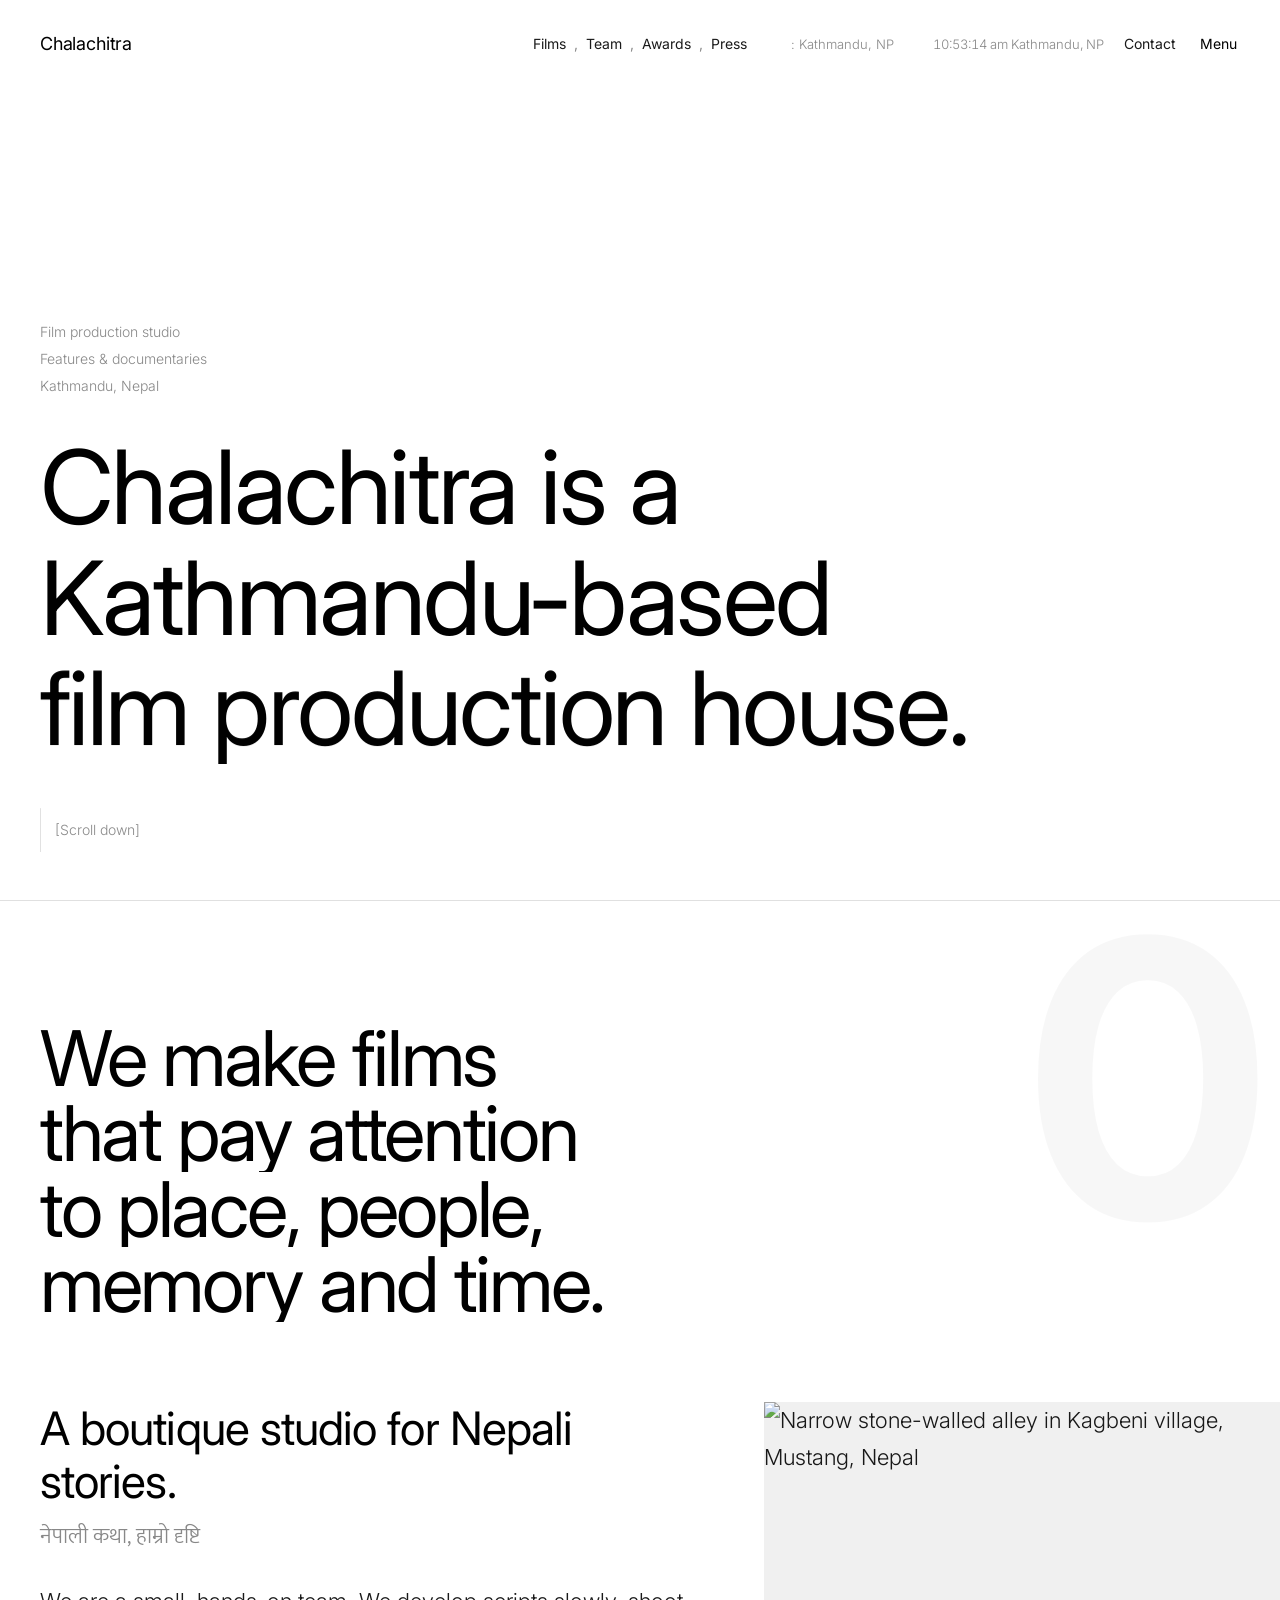
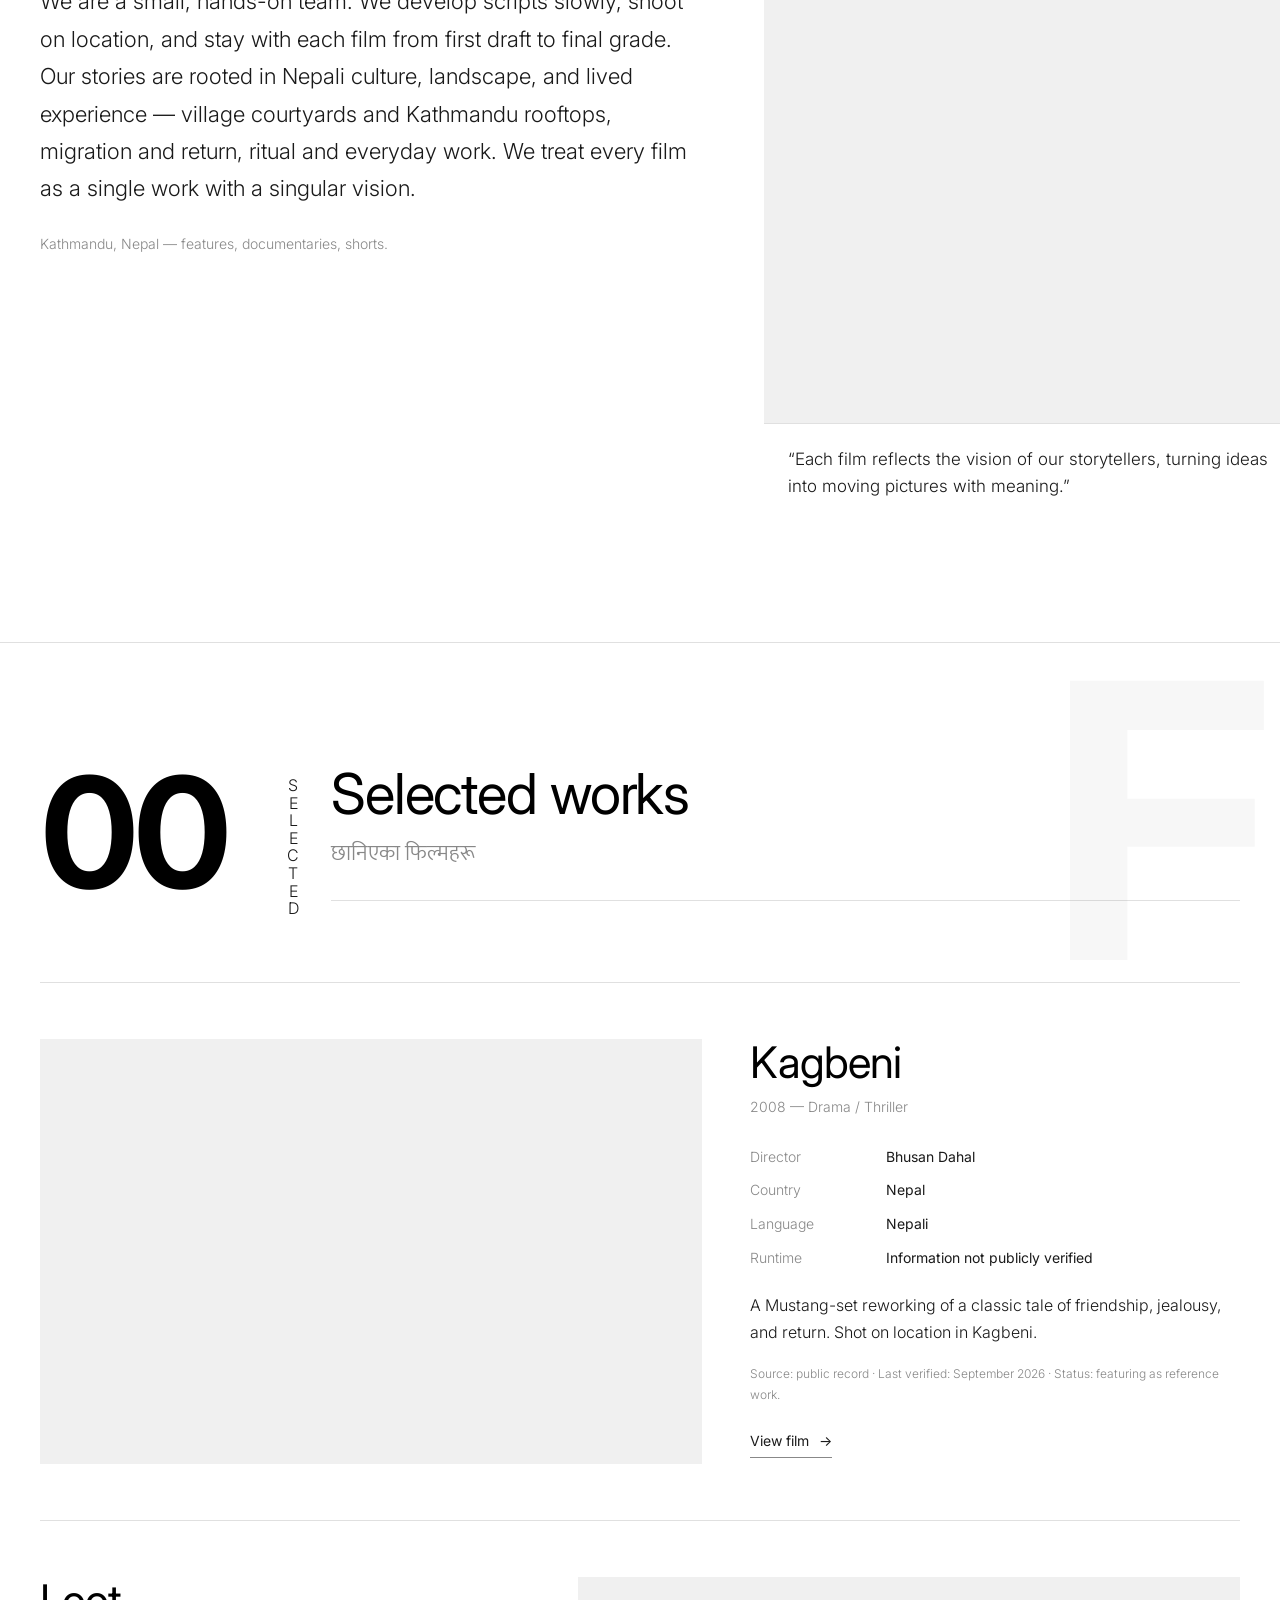
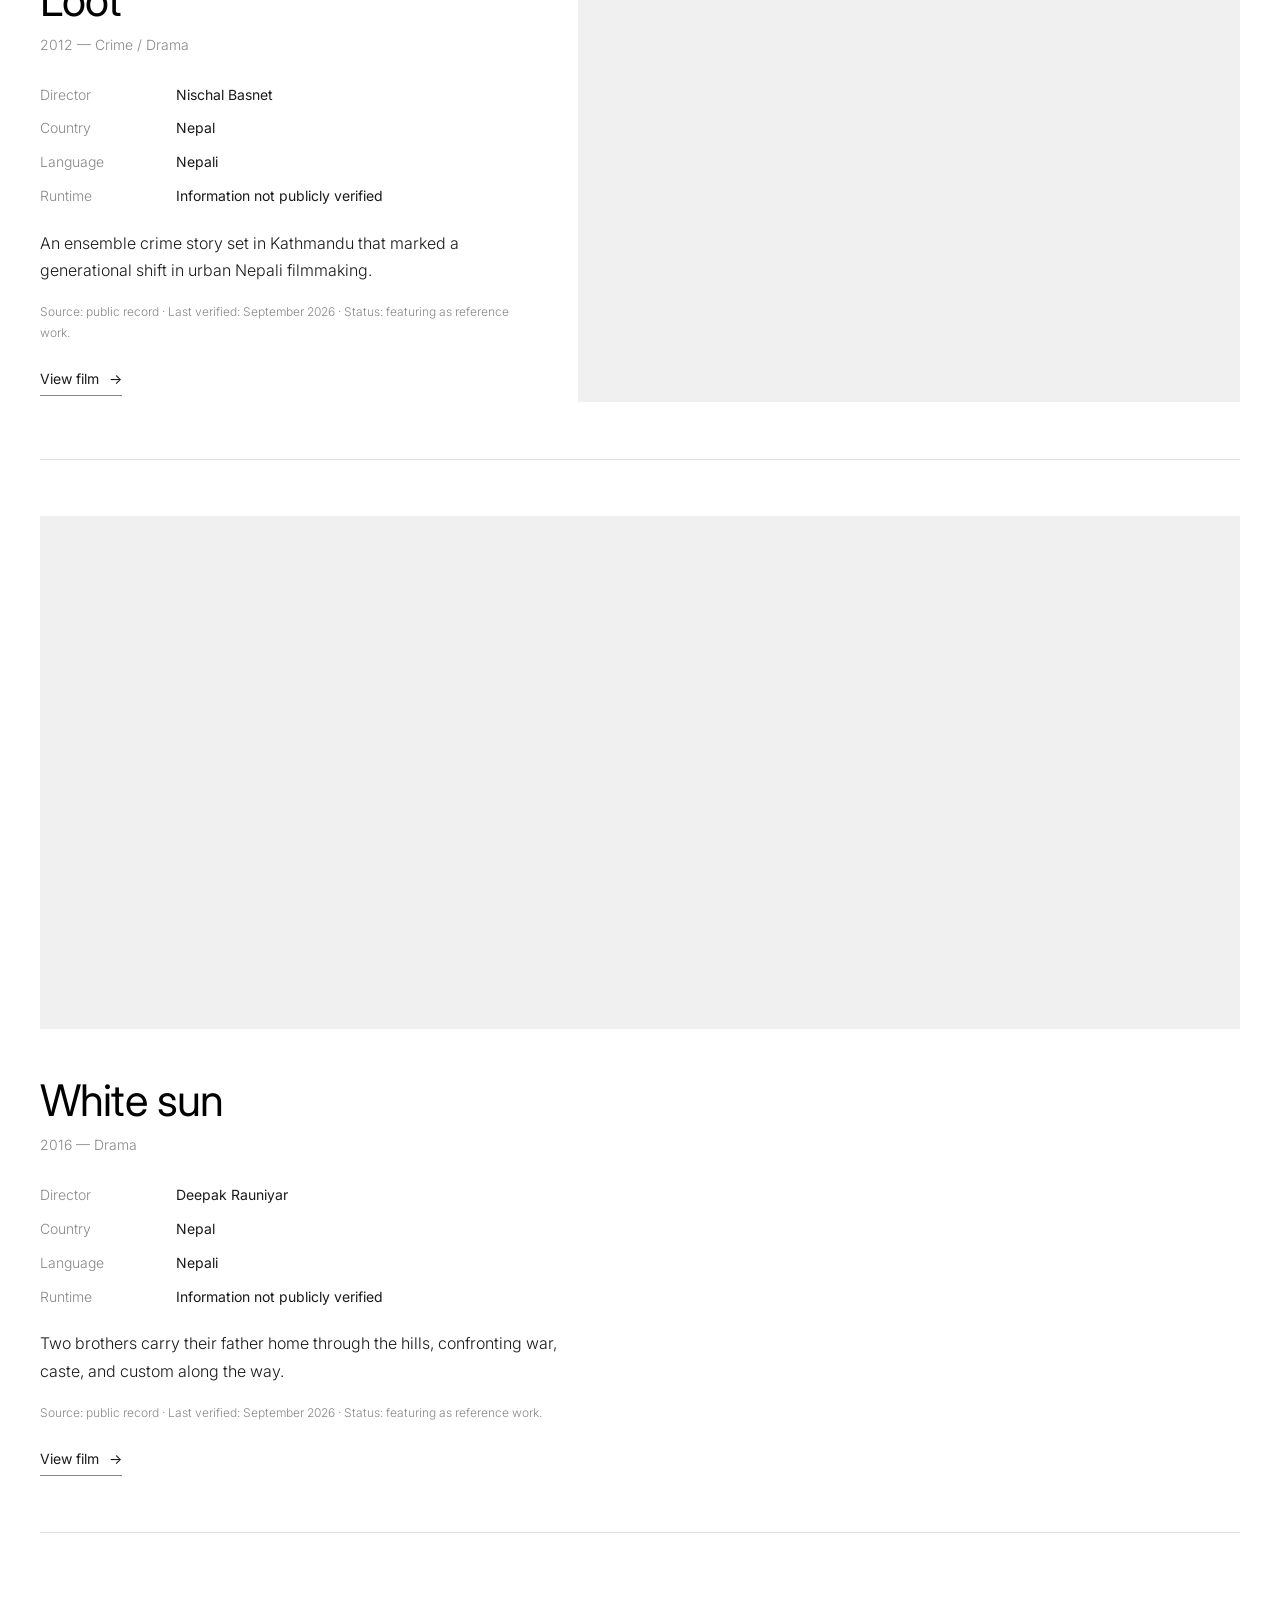
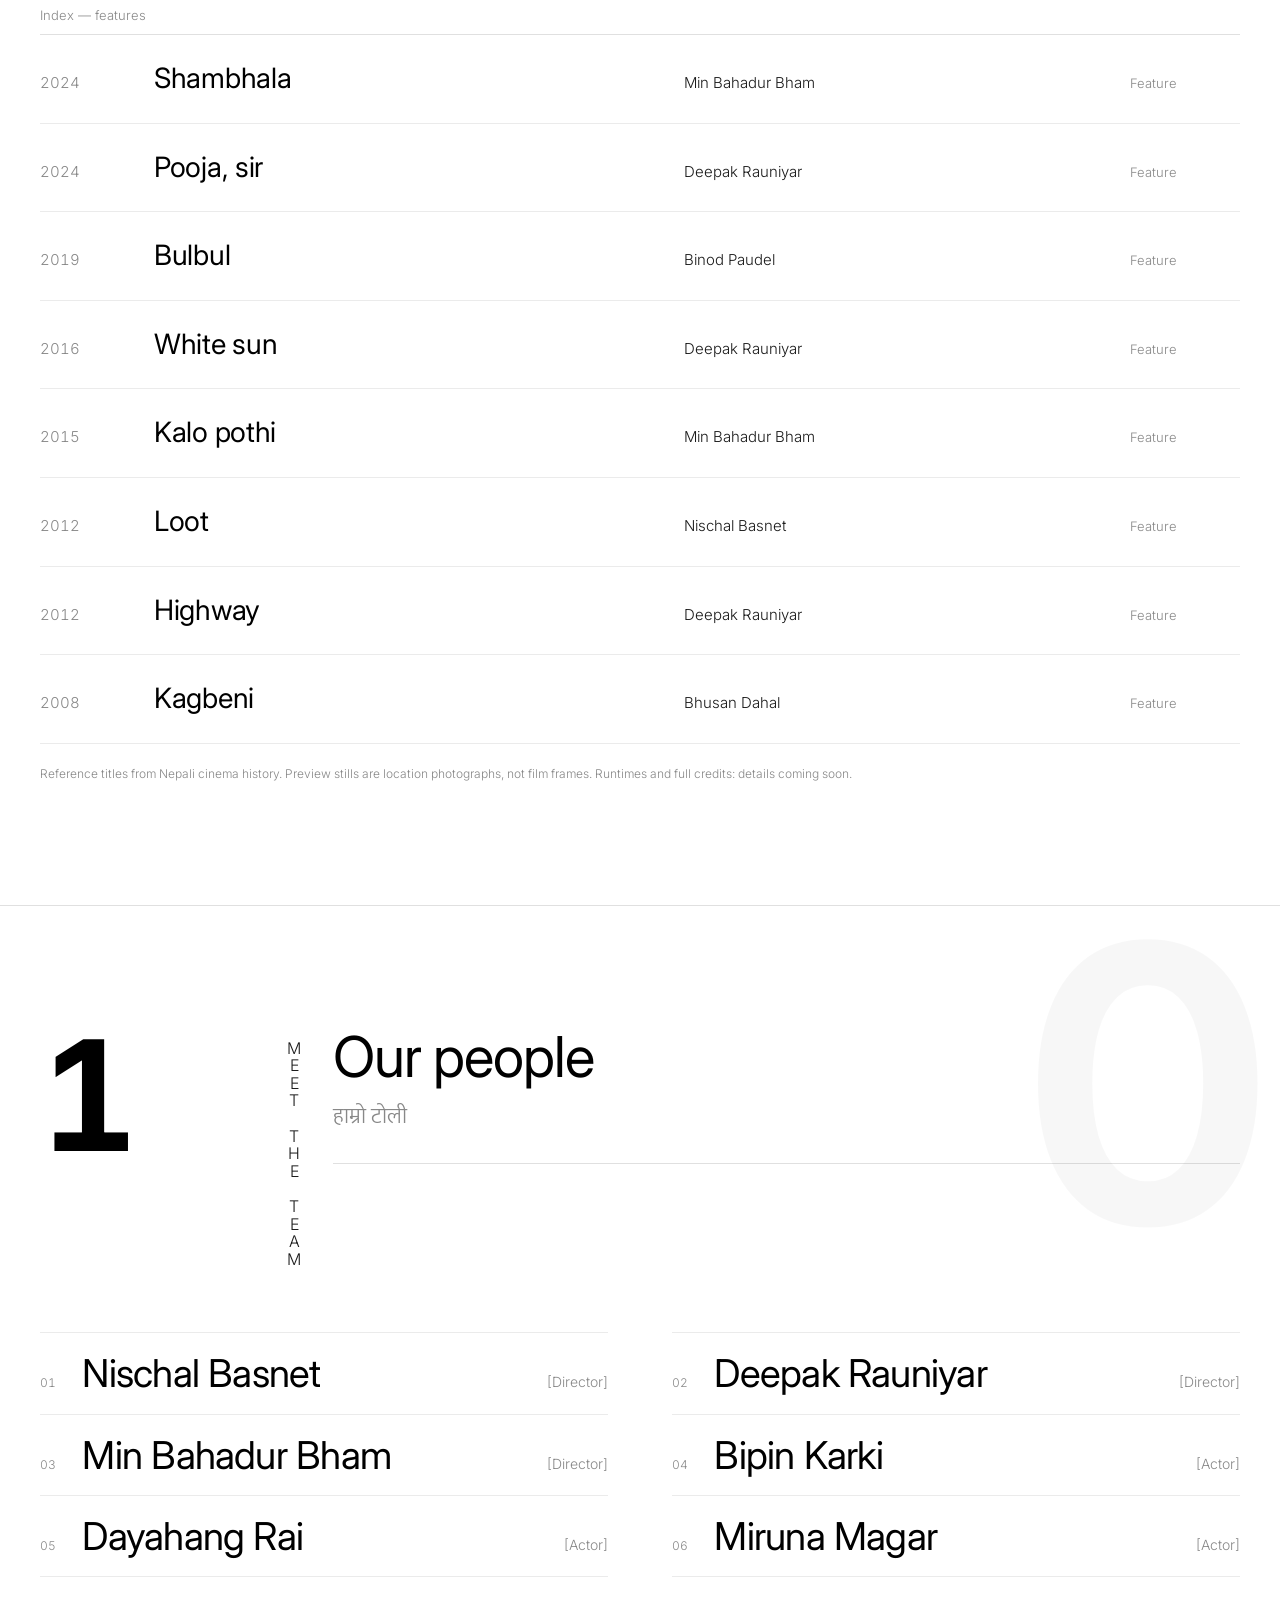
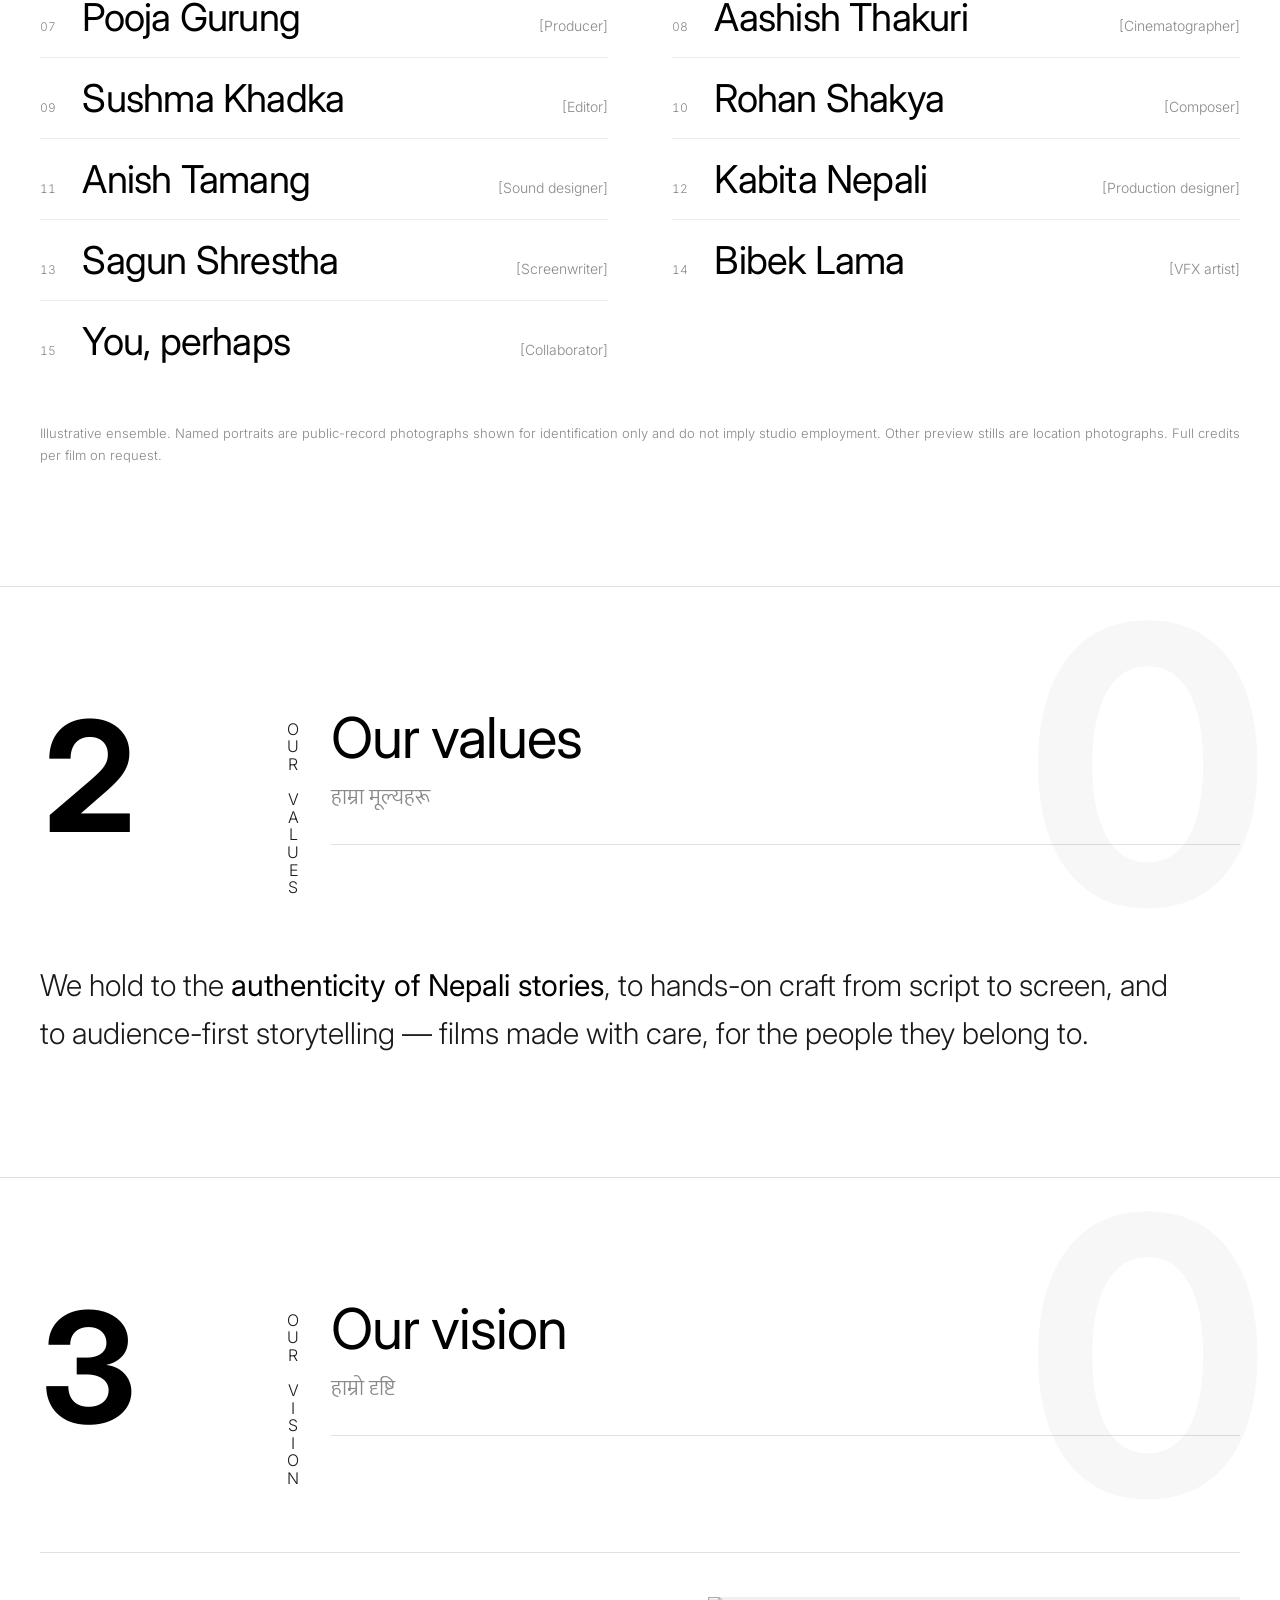
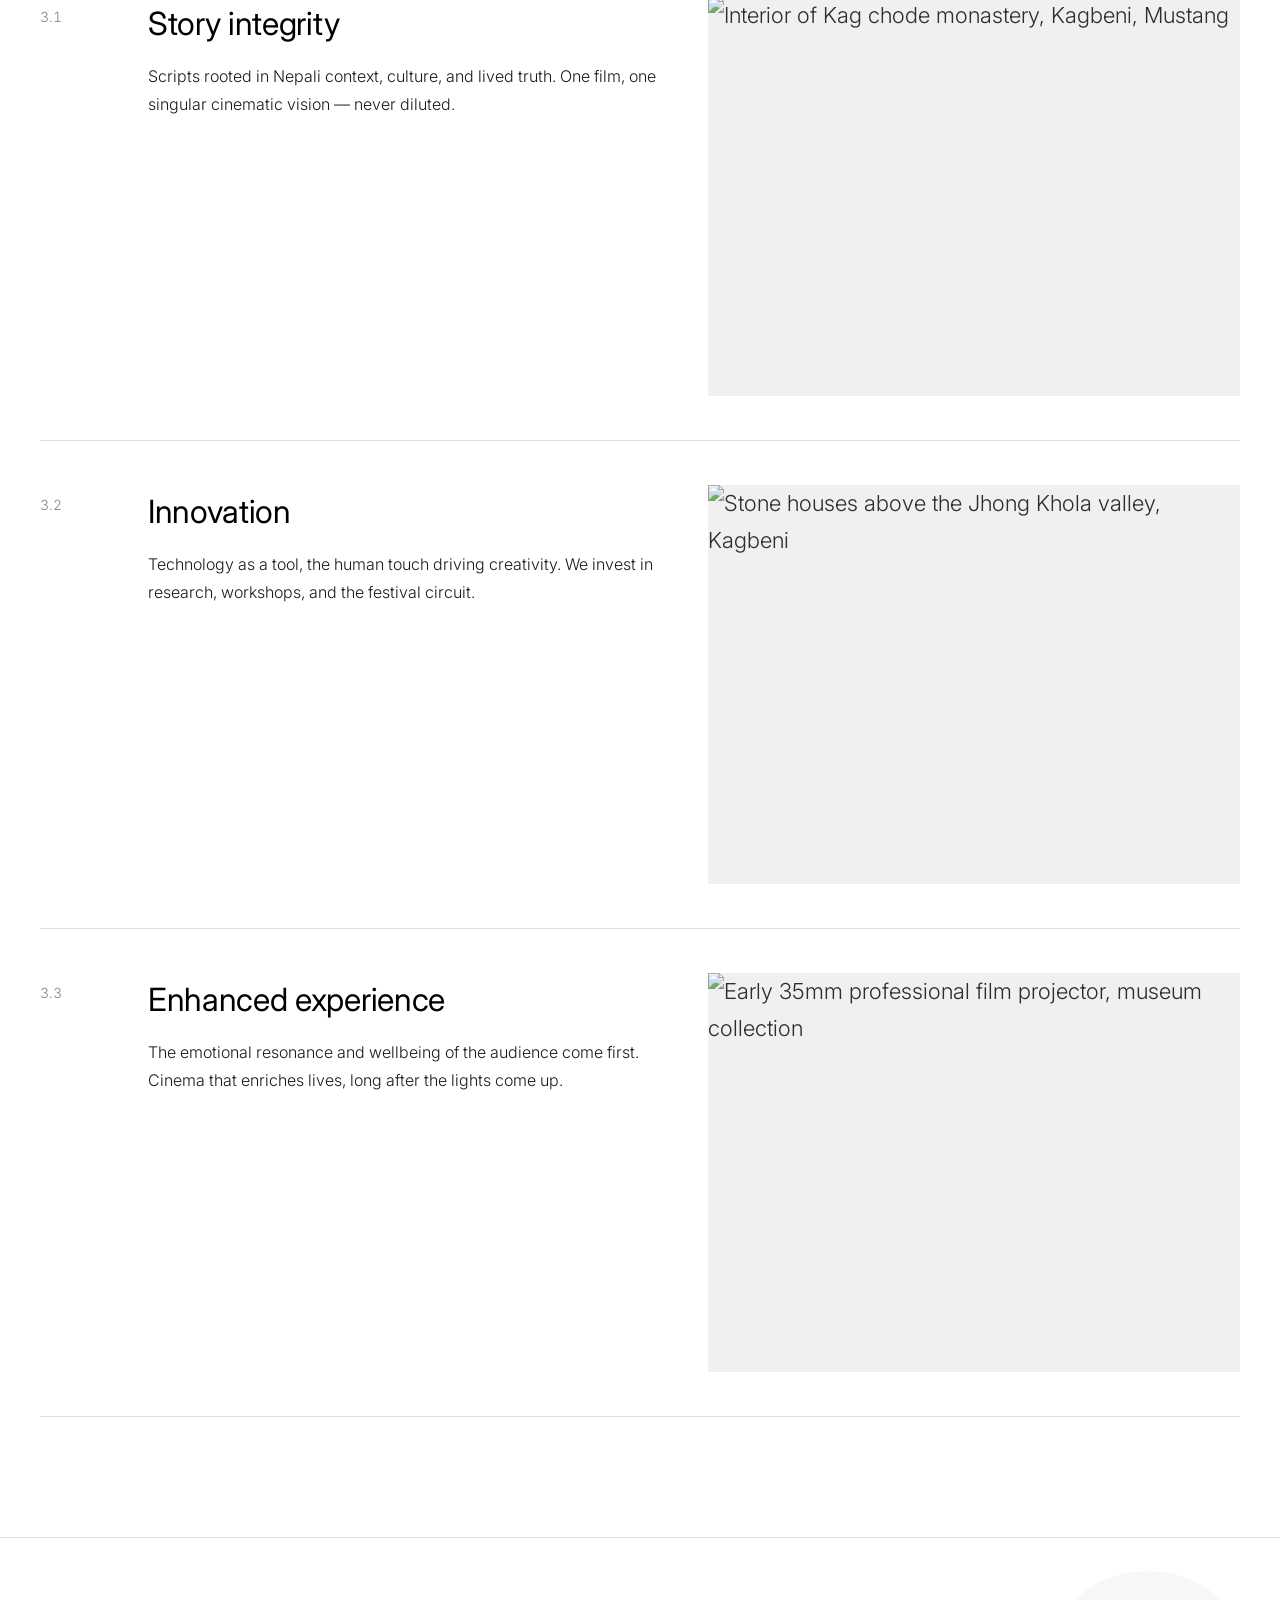
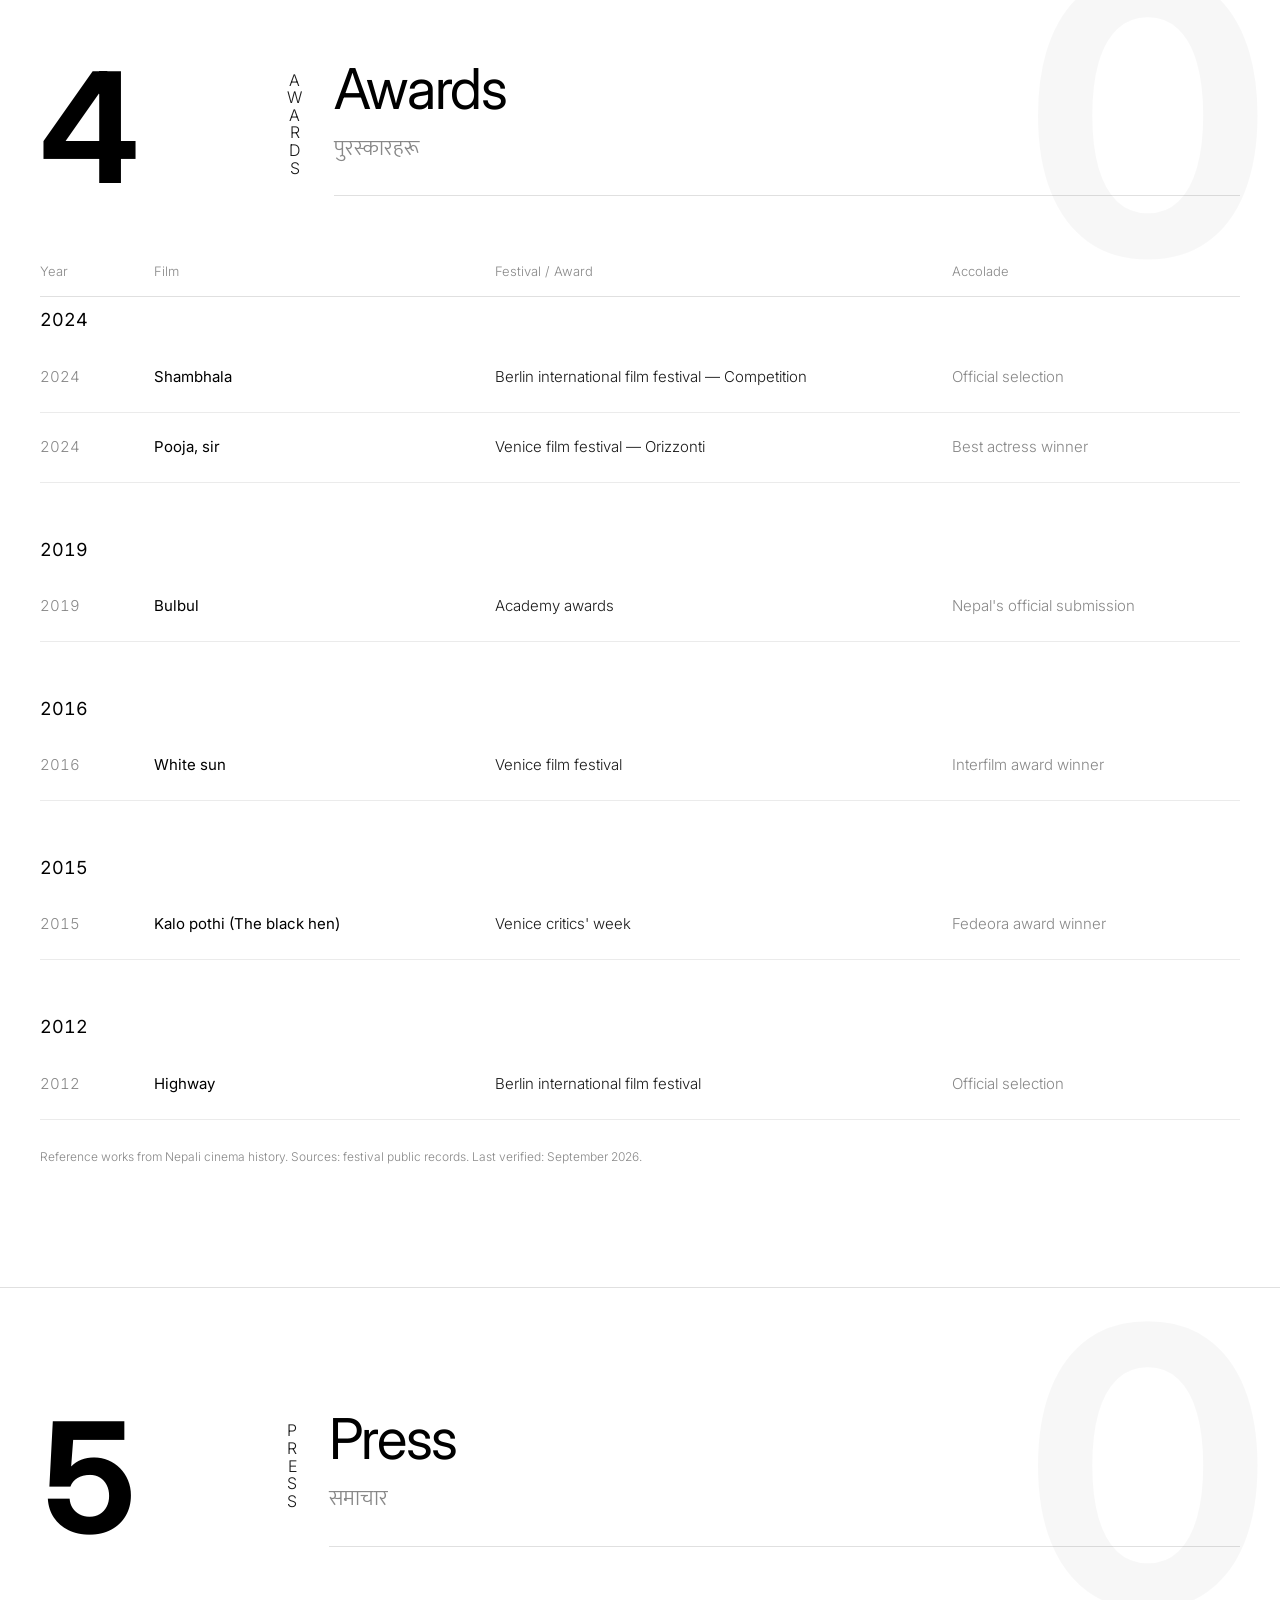
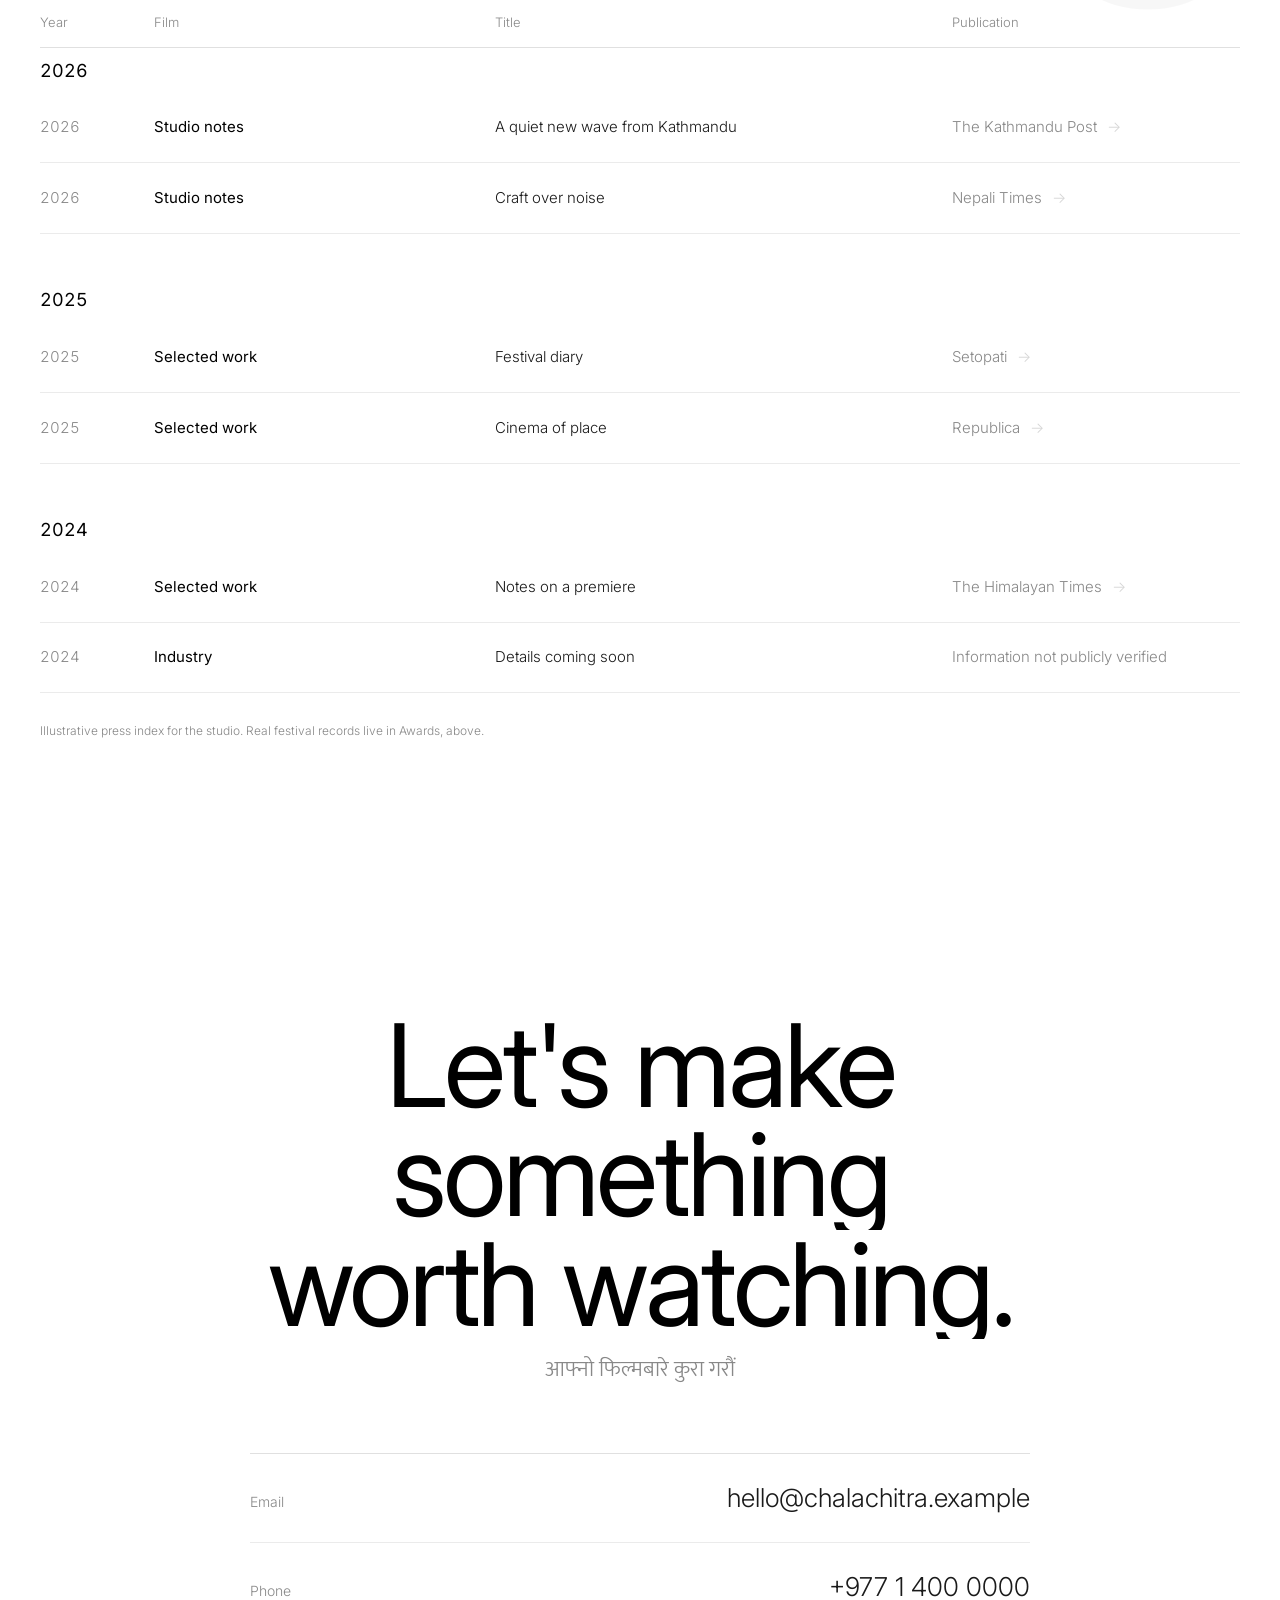
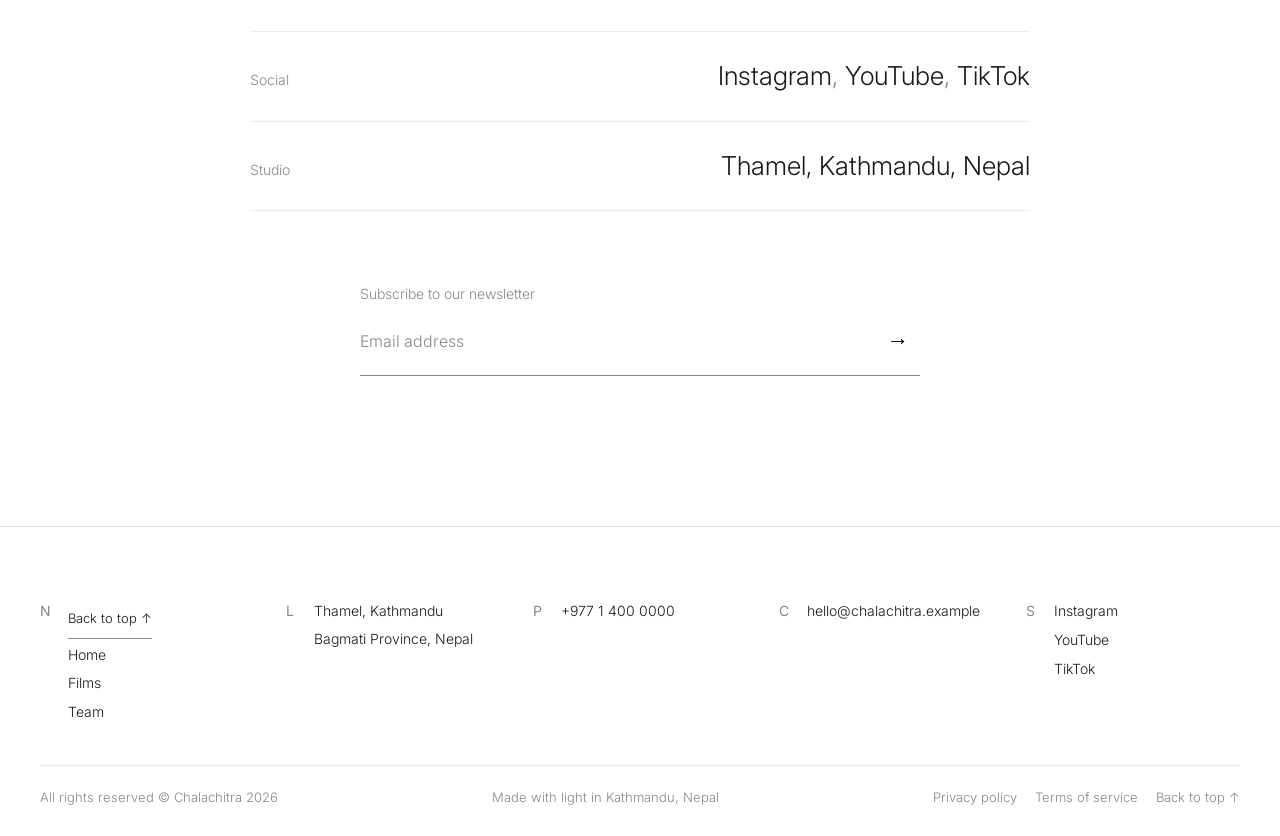
==== index.html @ 71044927 "feat: replace film poster images with video clips" ====
<!doctype html>
<html lang="en">
<head>
  <meta charset="utf-8">
  <meta name="viewport" content="width=device-width, initial-scale=1">
  <title>Chalachitra — Kathmandu-based film production house</title>
  <meta name="description" content="Chalachitra is a Kathmandu-based film production house. Features and documentaries rooted in Nepali culture, landscape and lived experience.">
  <meta name="theme-color" content="#FFFFFF">
  <meta property="og:type" content="website">
  <meta property="og:title" content="Chalachitra — Kathmandu-based film production house">
  <meta property="og:description" content="A boutique Nepali film production house. Features and documentaries rooted in culture, landscape and lived experience.">
  <meta property="og:image" content="https://commons.wikimedia.org/wiki/Special:FilePath/Snowy_Annapurna_Range_-_panorama.jpg?width=1200">
  <meta name="twitter:card" content="summary_large_image">
  <meta name="twitter:title" content="Chalachitra — Kathmandu-based film production house">
  <meta name="twitter:description" content="A boutique Nepali film production house. Features and documentaries rooted in culture, landscape and lived experience.">
  <script type="application/ld+json">
  {"@context":"https://schema.org","@type":"Organization","name":"Chalachitra","description":"Kathmandu-based film production house. Features and documentaries.","address":{"@type":"PostalAddress","addressLocality":"Kathmandu","addressCountry":"NP"}}
  </script>
  <link rel="preconnect" href="https://fonts.googleapis.com">
  <link rel="preconnect" href="https://fonts.gstatic.com" crossorigin>
  <link href="https://fonts.googleapis.com/css2?family=Inter:wght@300;400;700&family=Mukta:wght@300;400&display=swap" rel="stylesheet">
  <link rel="stylesheet" href="style.css">
</head>
<body>

  <!-- Loader -->
  <div id="loader" role="status" aria-label="Loading">
    <div class="count" id="load-count">0%</div>
    <div class="bar" aria-hidden="true"><span id="load-bar"></span></div>
  </div>

  <!-- Header -->
  <header id="site-header">
    <a class="wordmark" href="#home" aria-label="Chalachitra home">Chalachitra</a>
    <nav class="nav-center" aria-label="Primary">
      <a href="#films">Films</a><span class="sep">,</span><a href="#team">Team</a><span class="sep">,</span><a href="#awards">Awards</a><span class="sep">,</span><a href="#press">Press</a>
    </nav>
    <div class="nav-right">
      <span class="loc-tag">: Kathmandu, NP</span>
      <span id="clock" aria-label="Current time in Kathmandu">--:-- Kathmandu, NP</span>
      <a class="contact-link" href="#contact">Contact</a>
      <button id="menu-btn" aria-expanded="false" aria-controls="menu-overlay">Menu</button>
    </div>
  </header>

  <!-- Menu Overlay -->
  <div id="menu-overlay" role="dialog" aria-modal="true" aria-label="Site menu">
    <div class="menu-top">
      <span class="loc">Kathmandu, Nepal · <span lang="ne">चलचित्र</span></span>
      <button id="menu-close">Close</button>
    </div>
    <nav class="menu-links" aria-label="Menu">
      <a href="#home"><span class="idx">01</span>Home</a>
      <a href="#films"><span class="idx">02</span>Films</a>
      <a href="#team"><span class="idx">03</span>Team</a>
      <a href="#awards"><span class="idx">04</span>Awards</a>
      <a href="#press"><span class="idx">05</span>Press</a>
      <a href="#contact"><span class="idx">06</span>Contact</a>
    </nav>
    <div class="menu-foot">
      <div class="socials">
        <a href="https://instagram.com" target="_blank" rel="noopener">Instagram</a>
        <a href="https://youtube.com" target="_blank" rel="noopener">YouTube</a>
        <a href="https://tiktok.com" target="_blank" rel="noopener">TikTok</a>
      </div>
      <a class="cta" href="#contact">Let&rsquo;s make a film</a>
    </div>
  </div>

  <main id="main">
    <!-- Hero -->
    <section id="home" aria-labelledby="hero-h">
      <p class="kicker" data-reveal-hero>Film production studio</p>
      <p class="kicker" data-reveal-hero>Features &amp; documentaries</p>
      <p class="kicker" data-reveal-hero>Kathmandu, Nepal</p>
      <h1 class="hero-statement" id="hero-h">
        <span class="line"><span data-reveal-hero>Chalachitra is a</span></span>
        <span class="line"><span data-reveal-hero>Kathmandu-based</span></span>
        <span class="line"><span data-reveal-hero>film production house.</span></span>
      </h1>
      <div class="hero-media" data-reveal-hero>
        <video src="https://cdn.pixabay.com/video/2025/02/16/258656_large.mp4" autoplay loop muted playsinline></video>
      </div>
      <div class="scroll-cue" data-reveal-hero><span class="track" aria-hidden="true"></span><span>[Scroll down]</span></div>
    </section>

    <!-- Intro -->
    <section class="block" id="about" aria-labelledby="about-h">
      <div class="watermark" aria-hidden="true">0</div>
      <p class="studio-statement" data-reveal>
        <span class="line"><span>We make films</span></span>
        <span class="line"><span>that pay attention</span></span>
        <span class="line"><span>to place, people,</span></span>
        <span class="line"><span>memory and time.</span></span>
      </p>
      <div class="intro-grid">
        <div class="lede" data-reveal>
          <h2 id="about-h" style="font-weight:400;font-size:clamp(28px,3.6vw,48px);line-height:1.15;letter-spacing:-.02em;color:var(--black)">A boutique studio for Nepali stories.</h2>
          <p class="ne" lang="ne" style="font-family:var(--ne);color:var(--grey);margin-top:10px">नेपाली कथा, हाम्रो दृष्टि</p>
          <div style="margin-top:28px">
            <p>We are a small, hands-on team. We develop scripts slowly, shoot on location, and stay with each film from first draft to final grade.</p>
            <p>Our stories are rooted in Nepali culture, landscape, and lived experience — village courtyards and Kathmandu rooftops, migration and return, ritual and everyday work. We treat every film as a single work with a singular vision.</p>
            <p class="meta-grey" style="font-size:14px;margin-top:24px">Kathmandu, Nepal — features, documentaries, shorts.</p>
          </div>
        </div>
        <figure class="portrait" data-reveal>
          <div class="ph"><img id="intro-img" src="https://commons.wikimedia.org/wiki/Special:FilePath/Kagbeni_Mustang-WLV-0775.jpg?width=900" width="900" height="1350" alt="Narrow stone-walled alley in Kagbeni village, Mustang, Nepal" loading="lazy"></div>
          <blockquote>Each film reflects the vision of our storytellers, turning ideas into moving pictures with meaning.</blockquote>
        </figure>
      </div>
    </section>

    <!-- Films -->
    <section class="block" id="films" aria-labelledby="films-h">
      <div class="watermark" aria-hidden="true">F</div>
      <div class="shead">
        <div class="snum" data-number>00</div>
        <div class="vlabel" aria-hidden="true"><span>S</span><span>E</span><span>L</span><span>E</span><span>C</span><span>T</span><span>E</span><span>D</span></div>
        <div class="stitle-block">
          <h2 id="films-h" data-reveal>Selected works</h2>
          <p class="ne" lang="ne" data-reveal>छानिएका फिल्महरू</p>
          <div class="rule"></div>
        </div>
      </div>

      <article class="film film-row" data-reveal>
        <div class="film-media"><a href="#films" aria-label="View Kagbeni"><video src="https://cdn.pixabay.com/video/2019/05/28/23968-337661842_large.mp4" autoplay loop muted playsinline></video></a></div>
        <div class="film-info">
          <h3>Kagbeni</h3><p class="year">2008 — Drama / Thriller</p>
          <dl><dt>Director</dt><dd>Bhusan Dahal</dd><dt>Country</dt><dd>Nepal</dd><dt>Language</dt><dd>Nepali</dd><dt>Runtime</dt><dd>Information not publicly verified</dd></dl>
          <p class="desc">A Mustang-set reworking of a classic tale of friendship, jealousy, and return. Shot on location in Kagbeni.</p>
          <p class="verify">Source: public record · Last verified: September 2026 · Status: featuring as reference work.</p>
          <a class="view-link" href="#contact">View film <span class="arr">→</span></a>
        </div>
      </article>

      <article class="film film-row flip" data-reveal>
        <div class="film-media"><a href="#films" aria-label="View Loot"><video src="https://cdn.pixabay.com/video/2016/09/04/5627-182069698_large.mp4" autoplay loop muted playsinline></video></a></div>
        <div class="film-info">
          <h3>Loot</h3><p class="year">2012 — Crime / Drama</p>
          <dl><dt>Director</dt><dd>Nischal Basnet</dd><dt>Country</dt><dd>Nepal</dd><dt>Language</dt><dd>Nepali</dd><dt>Runtime</dt><dd>Information not publicly verified</dd></dl>
          <p class="desc">An ensemble crime story set in Kathmandu that marked a generational shift in urban Nepali filmmaking.</p>
          <p class="verify">Source: public record · Last verified: September 2026 · Status: featuring as reference work.</p>
          <a class="view-link" href="#contact">View film <span class="arr">→</span></a>
        </div>
      </article>

      <article class="film film-row full" data-reveal>
        <div class="film-media"><a href="#films" aria-label="View White Sun"><video src="https://cdn.pixabay.com/video/2025/02/17/258661-1043974998_large.mp4" autoplay loop muted playsinline></video></a></div>
        <div class="film-info">
          <h3>White sun</h3><p class="year">2016 — Drama</p>
          <dl><dt>Director</dt><dd>Deepak Rauniyar</dd><dt>Country</dt><dd>Nepal</dd><dt>Language</dt><dd>Nepali</dd><dt>Runtime</dt><dd>Information not publicly verified</dd></dl>
          <p class="desc">Two brothers carry their father home through the hills, confronting war, caste, and custom along the way.</p>
          <p class="verify">Source: public record · Last verified: September 2026 · Status: featuring as reference work.</p>
          <a class="view-link" href="#contact">View film <span class="arr">→</span></a>
        </div>
      </article>

      <div class="findex" data-reveal>
        <p class="findex-label">Index — features</p>
        <div class="frow" data-img="https://commons.wikimedia.org/wiki/Special:FilePath/Panorama_from_poonhill-2019-BJ.jpg?width=600"><span class="y">2024</span><span class="t">Shambhala</span><span class="d">Min Bahadur Bham</span><span class="f">Feature</span></div>
        <div class="frow" data-img="https://commons.wikimedia.org/wiki/Special:FilePath/Thamel,_Kathmandu_07.jpg?width=600"><span class="y">2024</span><span class="t">Pooja, sir</span><span class="d">Deepak Rauniyar</span><span class="f">Feature</span></div>
        <div class="frow" data-img="https://commons.wikimedia.org/wiki/Special:FilePath/Boudha_Stupa_2018_04.jpg?width=600"><span class="y">2019</span><span class="t">Bulbul</span><span class="d">Binod Paudel</span><span class="f">Feature</span></div>
        <div class="frow" data-img="https://commons.wikimedia.org/wiki/Special:FilePath/Kagbeni,_Paddies_2,_Mustang,_Nepal.jpg?width=600"><span class="y">2016</span><span class="t">White sun</span><span class="d">Deepak Rauniyar</span><span class="f">Feature</span></div>
        <div class="frow" data-img="https://commons.wikimedia.org/wiki/Special:FilePath/Kagbeni_Mustang-WLV-0756.jpg?width=600"><span class="y">2015</span><span class="t">Kalo pothi</span><span class="d">Min Bahadur Bham</span><span class="f">Feature</span></div>
        <div class="frow" data-img="https://commons.wikimedia.org/wiki/Special:FilePath/Al_Madina_(Halal_Foods_Restaurant)Thamel,Kathmandu,Nepal.jpg?width=600"><span class="y">2012</span><span class="t">Loot</span><span class="d">Nischal Basnet</span><span class="f">Feature</span></div>
        <div class="frow" data-img="https://commons.wikimedia.org/wiki/Special:FilePath/Annapurna_Conservation_Area_Mustang.jpg?width=600"><span class="y">2012</span><span class="t">Highway</span><span class="d">Deepak Rauniyar</span><span class="f">Feature</span></div>
        <div class="frow" data-img="https://commons.wikimedia.org/wiki/Special:FilePath/Kagbeni_Mustang-WLV-0741.jpg?width=600"><span class="y">2008</span><span class="t">Kagbeni</span><span class="d">Bhusan Dahal</span><span class="f">Feature</span></div>
        <p class="findex-note">Reference titles from Nepali cinema history. Preview stills are location photographs, not film frames. Runtimes and full credits: details coming soon.</p>
      </div>
    </section>

    <!-- Team -->
    <section class="block" id="team" aria-labelledby="team-h">
      <div class="watermark" aria-hidden="true">0</div>
      <div class="shead">
        <div class="snum" data-number>1</div>
        <div class="vlabel" aria-hidden="true"><span>M</span><span>E</span><span>E</span><span>T</span><span>&nbsp;</span><span>T</span><span>H</span><span>E</span><span>&nbsp;</span><span>T</span><span>E</span><span>A</span><span>M</span></div>
        <div class="stitle-block">
          <h2 id="team-h" data-reveal>Our people</h2>
          <p class="ne" lang="ne" data-reveal>हाम्रो टोली</p>
          <div class="rule"></div>
        </div>
      </div>
      <div class="team-grid">
        <div class="person" data-reveal><span class="pidx">01</span><p class="name">Nischal Basnet</p><p class="role">[Director]</p></div>
        <div class="person" data-reveal><span class="pidx">02</span><p class="name">Deepak Rauniyar</p><p class="role">[Director]</p></div>
        <div class="person" data-reveal><span class="pidx">03</span><p class="name">Min Bahadur Bham</p><p class="role">[Director]</p></div>
        <div class="person" data-reveal><span class="pidx">04</span><p class="name">Bipin Karki</p><p class="role">[Actor]</p></div>
        <div class="person" data-reveal><span class="pidx">05</span><p class="name">Dayahang Rai</p><p class="role">[Actor]</p></div>
        <div class="person" data-reveal><span class="pidx">06</span><p class="name">Miruna Magar</p><p class="role">[Actor]</p></div>
        <div class="person" data-reveal><span class="pidx">07</span><p class="name">Pooja Gurung</p><p class="role">[Producer]</p></div>
        <div class="person" data-reveal><span class="pidx">08</span><p class="name">Aashish Thakuri</p><p class="role">[Cinematographer]</p></div>
        <div class="person" data-reveal><span class="pidx">09</span><p class="name">Sushma Khadka</p><p class="role">[Editor]</p></div>
        <div class="person" data-reveal><span class="pidx">10</span><p class="name">Rohan Shakya</p><p class="role">[Composer]</p></div>
        <div class="person" data-reveal><span class="pidx">11</span><p class="name">Anish Tamang</p><p class="role">[Sound designer]</p></div>
        <div class="person" data-reveal><span class="pidx">12</span><p class="name">Kabita Nepali</p><p class="role">[Production designer]</p></div>
        <div class="person" data-reveal><span class="pidx">13</span><p class="name">Sagun Shrestha</p><p class="role">[Screenwriter]</p></div>
        <div class="person" data-reveal><span class="pidx">14</span><p class="name">Bibek Lama</p><p class="role">[VFX artist]</p></div>
        <div class="person" data-reveal><span class="pidx">15</span><p class="name">You, perhaps</p><p class="role">[Collaborator]</p></div>
      </div>
      <p class="team-note" data-reveal>Illustrative ensemble. Named portraits are public-record photographs shown for identification only and do not imply studio employment. Other preview stills are location photographs. Full credits per film on request.</p>
    </section>

    <!-- Values -->
    <section class="block" id="values" aria-labelledby="values-h">
      <div class="watermark" aria-hidden="true">0</div>
      <div class="shead">
        <div class="snum" data-number>2</div>
        <div class="vlabel" aria-hidden="true"><span>O</span><span>U</span><span>R</span><span>&nbsp;</span><span>V</span><span>A</span><span>L</span><span>U</span><span>E</span><span>S</span></div>
        <div class="stitle-block">
          <h2 id="values-h" data-reveal>Our values</h2>
          <p class="ne" lang="ne" data-reveal>हाम्रा मूल्यहरू</p>
          <div class="rule"></div>
        </div>
      </div>
      <p class="values-text lede" data-reveal>We hold to the <strong>authenticity of Nepali stories</strong>, to hands-on craft from script to screen, and to audience-first storytelling — films made with care, for the people they belong to.</p>
    </section>

    <!-- Vision -->
    <section class="block" id="vision" aria-labelledby="vision-h">
      <div class="watermark" aria-hidden="true">0</div>
      <div class="shead">
        <div class="snum" data-number>3</div>
        <div class="vlabel" aria-hidden="true"><span>O</span><span>U</span><span>R</span><span>&nbsp;</span><span>V</span><span>I</span><span>S</span><span>I</span><span>O</span><span>N</span></div>
        <div class="stitle-block">
          <h2 id="vision-h" data-reveal>Our vision</h2>
          <p class="ne" lang="ne" data-reveal>हाम्रो दृष्टि</p>
          <div class="rule"></div>
        </div>
      </div>
      <div class="pillars">
        <div class="pillar" data-reveal><span class="pnum">3.1</span><div><h3>Story integrity</h3><p>Scripts rooted in Nepali context, culture, and lived truth. One film, one singular cinematic vision — never diluted.</p></div><figure><img src="https://commons.wikimedia.org/wiki/Special:FilePath/Kagbeni_Mustang-WLV-0745.jpg?width=800" width="800" height="533" alt="Interior of Kag chode monastery, Kagbeni, Mustang" loading="lazy"><figcaption>Research — Kag chode monastery, Kagbeni</figcaption></figure></div>
        <div class="pillar" data-reveal><span class="pnum">3.2</span><div><h3>Innovation</h3><p>Technology as a tool, the human touch driving creativity. We invest in research, workshops, and the festival circuit.</p></div><figure><img src="https://commons.wikimedia.org/wiki/Special:FilePath/Kagbeni_Mustang-WLV-0756.jpg?width=800" width="800" height="534" alt="Stone houses above the Jhong Khola valley, Kagbeni" loading="lazy"><figcaption>Craft — on location, Mustang</figcaption></figure></div>
        <div class="pillar" data-reveal><span class="pnum">3.3</span><div><h3>Enhanced experience</h3><p>The emotional resonance and wellbeing of the audience come first. Cinema that enriches lives, long after the lights come up.</p></div><figure><img src="https://commons.wikimedia.org/wiki/Special:FilePath/1930's_35mm_film_projector..jpg?width=683" width="683" height="1024" alt="Early 35mm professional film projector, museum collection" loading="lazy"><figcaption>Exhibition — 35mm projector study</figcaption></figure></div>
      </div>
    </section>

    <!-- Awards -->
    <section class="block" id="awards" aria-labelledby="awards-h">
      <div class="watermark" aria-hidden="true">0</div>
      <div class="shead">
        <div class="snum" data-number>4</div>
        <div class="vlabel" aria-hidden="true"><span>A</span><span>W</span><span>A</span><span>R</span><span>D</span><span>S</span></div>
        <div class="stitle-block">
          <h2 id="awards-h" data-reveal>Awards</h2>
          <p class="ne" lang="ne" data-reveal>पुरस्कारहरू</p>
          <div class="rule"></div>
        </div>
      </div>
      <div class="thead" aria-hidden="true"><span>Year</span><span>Film</span><span>Festival / Award</span><span>Accolade</span></div>
      <h3 class="year-group" data-reveal>2024</h3>
      <div class="trow" data-reveal><span class="y">2024</span><span class="f">Shambhala</span><span class="m">Berlin international film festival — Competition</span><span class="a">Official selection</span><a class="rowlink" href="https://www.berlinale.de" target="_blank" rel="noopener" aria-label="Shambhala at the Berlin international film festival"></a></div>
      <div class="trow" data-reveal><span class="y">2024</span><span class="f">Pooja, sir</span><span class="m">Venice film festival — Orizzonti</span><span class="a">Best actress winner</span><a class="rowlink" href="https://www.labiennale.org/en/cinema" target="_blank" rel="noopener" aria-label="Pooja, sir at the Venice film festival"></a></div>
      <h3 class="year-group" data-reveal>2019</h3>
      <div class="trow" data-reveal><span class="y">2019</span><span class="f">Bulbul</span><span class="m">Academy awards</span><span class="a">Nepal's official submission</span><a class="rowlink" href="https://www.oscars.org" target="_blank" rel="noopener" aria-label="Bulbul at the Academy awards"></a></div>
      <h3 class="year-group" data-reveal>2016</h3>
      <div class="trow" data-reveal><span class="y">2016</span><span class="f">White sun</span><span class="m">Venice film festival</span><span class="a">Interfilm award winner</span><a class="rowlink" href="https://www.labiennale.org/en/cinema" target="_blank" rel="noopener" aria-label="White sun at the Venice film festival"></a></div>
      <h3 class="year-group" data-reveal>2015</h3>
      <div class="trow" data-reveal><span class="y">2015</span><span class="f">Kalo pothi (The black hen)</span><span class="m">Venice critics' week</span><span class="a">Fedeora award winner</span><a class="rowlink" href="https://www.labiennale.org/en/cinema" target="_blank" rel="noopener" aria-label="Kalo pothi at Venice critics week"></a></div>
      <h3 class="year-group" data-reveal>2012</h3>
      <div class="trow" data-reveal><span class="y">2012</span><span class="f">Highway</span><span class="m">Berlin international film festival</span><span class="a">Official selection</span><a class="rowlink" href="https://www.berlinale.de" target="_blank" rel="noopener" aria-label="Highway at the Berlin international film festival"></a></div>
      <p class="table-note" data-reveal>Reference works from Nepali cinema history. Sources: festival public records. Last verified: September 2026.</p>
    </section>

    <!-- Press -->
    <section class="block" id="press" aria-labelledby="press-h">
      <div class="watermark" aria-hidden="true">0</div>
      <div class="shead">
        <div class="snum" data-number>5</div>
        <div class="vlabel" aria-hidden="true"><span>P</span><span>R</span><span>E</span><span>S</span><span>S</span></div>
        <div class="stitle-block">
          <h2 id="press-h" data-reveal>Press</h2>
          <p class="ne" lang="ne" data-reveal>समाचार</p>
          <div class="rule"></div>
        </div>
      </div>
      <div class="thead" aria-hidden="true"><span>Year</span><span>Film</span><span>Title</span><span>Publication</span></div>
      <h3 class="year-group" data-reveal>2026</h3>
      <div class="trow" data-reveal><span class="y">2026</span><span class="f">Studio notes</span><span class="m">A quiet new wave from Kathmandu</span><span class="a">The Kathmandu Post</span><a class="rowlink" href="https://kathmandupost.com" target="_blank" rel="noopener" aria-label="Studio notes at The Kathmandu Post"></a></div>
      <div class="trow" data-reveal><span class="y">2026</span><span class="f">Studio notes</span><span class="m">Craft over noise</span><span class="a">Nepali Times</span><a class="rowlink" href="https://www.nepalitimes.com" target="_blank" rel="noopener" aria-label="Studio notes at Nepali Times"></a></div>
      <h3 class="year-group" data-reveal>2025</h3>
      <div class="trow" data-reveal><span class="y">2025</span><span class="f">Selected work</span><span class="m">Festival diary</span><span class="a">Setopati</span><a class="rowlink" href="https://www.setopati.com" target="_blank" rel="noopener" aria-label="Festival diary at Setopati"></a></div>
      <div class="trow" data-reveal><span class="y">2025</span><span class="f">Selected work</span><span class="m">Cinema of place</span><span class="a">Republica</span><a class="rowlink" href="https://myrepublica.nagariknetwork.com" target="_blank" rel="noopener" aria-label="Cinema of place at Republica"></a></div>
      <h3 class="year-group" data-reveal>2024</h3>
      <div class="trow" data-reveal><span class="y">2024</span><span class="f">Selected work</span><span class="m">Notes on a premiere</span><span class="a">The Himalayan Times</span><a class="rowlink" href="https://thehimalayantimes.com" target="_blank" rel="noopener" aria-label="Notes on a premiere at The Himalayan Times"></a></div>
      <div class="trow" data-reveal><span class="y">2024</span><span class="f">Industry</span><span class="m">Details coming soon</span><span class="a">Information not publicly verified</span></div>
      <p class="table-note" data-reveal>Illustrative press index for the studio. Real festival records live in Awards, above.</p>
    </section>

    <!-- Contact -->
    <section id="contact" aria-labelledby="contact-h">
      <h2 id="contact-h" class="contact-statement" data-reveal>
        <span class="line"><span>Let's make</span></span>
        <span class="line"><span>something</span></span>
        <span class="line"><span>worth watching.</span></span>
      </h2>
      <p class="ne" lang="ne" data-reveal>आफ्नो फिल्मबारे कुरा गरौं</p>
      <div class="c-rows" data-reveal>
        <div class="c-row"><span class="k">Email</span><a href="mailto:hello@chalachitra.example">hello@chalachitra.example</a></div>
        <div class="c-row"><span class="k">Phone</span><a href="tel:+97714000000">+977 1 400 0000</a></div>
        <div class="c-row"><span class="k">Social</span><span class="c-social"><a href="https://instagram.com" target="_blank" rel="noopener">Instagram</a><span class="sep">,</span> <a href="https://youtube.com" target="_blank" rel="noopener">YouTube</a><span class="sep">,</span> <a href="https://tiktok.com" target="_blank" rel="noopener">TikTok</a></span></div>
        <div class="c-row"><span class="k">Studio</span><span>Thamel, Kathmandu, Nepal</span></div>
      </div>
      <div class="news" id="news" data-reveal>
        <label for="email">Subscribe to our newsletter</label>
        <form id="news-form" novalidate>
          <input id="email" name="email" type="email" placeholder="Email address" autocomplete="email" aria-describedby="news-err" required>
          <button type="submit" aria-label="Subscribe">→</button>
        </form>
        <p class="err" id="news-err">Please enter a valid email address.</p>
        <p class="ok">Thanks for joining!</p>
      </div>
    </section>
  </main>

  <!-- Footer -->
  <footer aria-label="Footer">
    <div class="fgrid">
      <div class="fblock"><span class="k">N</span><div class="stack"><button id="to-top">Back to top ↑</button><a href="#home">Home</a><a href="#films">Films</a><a href="#team">Team</a></div></div>
      <div class="fblock"><span class="k">L</span><div class="stack"><span>Thamel, Kathmandu</span><span>Bagmati Province, Nepal</span></div></div>
      <div class="fblock"><span class="k">P</span><div class="stack"><a href="tel:+97714000000">+977 1 400 0000</a></div></div>
      <div class="fblock"><span class="k">C</span><div class="stack"><a href="mailto:hello@chalachitra.example">hello@chalachitra.example</a></div></div>
      <div class="fblock"><span class="k">S</span><div class="stack"><a href="https://instagram.com" target="_blank" rel="noopener">Instagram</a><a href="https://youtube.com" target="_blank" rel="noopener">YouTube</a><a href="https://tiktok.com" target="_blank" rel="noopener">TikTok</a></div></div>
    </div>
    <div class="fbottom">
      <span>All rights reserved &copy; Chalachitra 2026</span>
      <span>Made with light in Kathmandu, Nepal</span>
      <nav aria-label="Legal"><a href="#contact">Privacy policy</a><a href="#contact">Terms of service</a><a href="#home">Back to top ↑</a></nav>
    </div>
  </footer>

  <!-- Scripts -->
  <script src="https://cdnjs.cloudflare.com/ajax/libs/gsap/3.12.5/gsap.min.js"></script>
  <script src="https://cdnjs.cloudflare.com/ajax/libs/gsap/3.12.5/ScrollTrigger.min.js"></script>
  <script src="main.js"></script>
</body>
</html>
---- style.css ----
/* ========================================
   Chalachitra — Main Stylesheet
   ======================================== */

/* ---------- variables ---------- */
:root{
  --black:#000000;
  --white:#FFFFFF;
  --off:#1A1A1A;
  --grey:#888888;
  --line:rgba(0,0,0,.12);
  --line-soft:rgba(0,0,0,.08);
  --page-padding:40px;
  --grid-gap:32px;
  --border:1px solid rgba(0,0,0,.12);
  --text-primary:#1A1A1A;
  --text-secondary:#444444;
  --text-muted:#888888;
  --background:#FFFFFF;
  --display-size:clamp(64px,8vw,150px);
  --headline-size:clamp(40px,5vw,90px);
  --body-size:clamp(16px,2vw,22px);
  --meta-size:13px;
  --label-size:11px;
  --ease:cubic-bezier(.22,1,.36,1);
  --font:"Inter","Neue Haas Grotesk","Univers","Helvetica Neue",Arial,sans-serif;
  --ne:"Mukta","Noto Sans Devanagari",sans-serif;
}

/* ---------- reset & base ---------- */
*{margin:0;padding:0;box-sizing:border-box;border-radius:0!important}
html{scroll-behavior:smooth;background:var(--white)}
body{
  background:var(--white);color:var(--off);
  font-family:var(--font);font-weight:300;
  font-size:clamp(16px,2vw,22px);line-height:1.7;
  -webkit-font-smoothing:antialiased;text-rendering:optimizeLegibility;
  overflow-x:hidden;
}
::selection{background:var(--black);color:var(--white)}
html{scrollbar-color:#ccc #fff}
::-webkit-scrollbar{width:10px;height:10px}
::-webkit-scrollbar-track{background:#fff}
::-webkit-scrollbar-thumb{background:#ccc;border:2px solid #fff}
::-webkit-scrollbar-thumb:hover{background:#999}
a{color:inherit;text-decoration:none}
a:hover{text-decoration:none}
:focus-visible{outline:2px solid var(--black);outline-offset:3px}
img{display:block;max-width:100%;filter:grayscale(0.2) contrast(1.02)}
section{scroll-margin-top:90px;position:relative}

/* ---------- loader ---------- */
#loader{position:fixed;inset:0;background:var(--white);z-index:9999;
  display:flex;flex-direction:column;align-items:center;justify-content:center;gap:14px;padding:24px;text-align:center}
#loader .brand{font-size:18px;font-weight:400;color:var(--black);letter-spacing:-.01em}
#loader .tag{color:var(--grey);font-size:13px;line-height:1.7}
#loader .loc{color:var(--grey);font-size:13px}
#loader .count{font-weight:700;font-size:clamp(72px,12vw,120px);line-height:1;color:var(--black);letter-spacing:-.03em;font-variant-numeric:tabular-nums;margin-top:10px}
#loader .bar{width:min(320px,60vw);height:1px;background:var(--line)}
#loader .bar span{display:block;height:100%;width:0;background:var(--black)}
#loader .sub{color:var(--grey);font-size:14px;font-weight:300;letter-spacing:.02em}
#loader .sub [lang="ne"]{font-family:var(--ne)}
#loader.done{pointer-events:none}

/* ---------- header ---------- */
#site-header{position:fixed;top:0;left:0;right:0;z-index:900;
  display:grid;grid-template-columns:1fr auto 1fr;align-items:center;gap:24px;
  padding:22px var(--page-padding);transition:background .4s ease,border-color .4s ease,padding .4s ease;
  border-bottom:1px solid transparent}
#site-header.scrolled{background:rgba(255,255,255,.92);-webkit-backdrop-filter:blur(10px);backdrop-filter:blur(10px);border-bottom-color:var(--line-soft);padding-top:14px;padding-bottom:14px}
.nav-center{font-size:14px;font-weight:400;white-space:nowrap}
.nav-center a{position:relative;padding:2px 0}
.nav-center a::after{content:"";position:absolute;left:0;bottom:0;height:1px;width:100%;background:var(--black);transform:scaleX(0);transform-origin:left;transition:transform .35s var(--ease)}
.nav-center a:hover::after,.nav-center a:focus-visible::after{transform:scaleX(1)}
.nav-center .sep{color:var(--grey);margin:0 8px}
.wordmark{font-size:18px;font-weight:400;color:var(--black);letter-spacing:-.01em;white-space:nowrap}
.nav-right{display:flex;align-items:center;gap:20px;font-size:14px;font-weight:400;flex-wrap:wrap;justify-content:flex-end}
.loc-tag{color:var(--grey);font-size:13px;font-weight:300;white-space:nowrap}
#clock{color:var(--grey);font-weight:300;font-size:13px;white-space:nowrap;font-variant-numeric:tabular-nums;min-width:190px;text-align:right}
.contact-link{font-weight:400}
#menu-btn{background:none;border:0;color:var(--black);font:inherit;font-size:14px;font-weight:400;cursor:pointer;padding:6px 2px;position:relative;min-height:44px;min-width:44px}
#menu-btn::after{content:"";position:absolute;left:2px;right:2px;bottom:4px;height:1px;background:var(--black);transform:scaleX(0);transform-origin:left;transition:transform .35s var(--ease)}
#menu-btn:hover::after{transform:scaleX(1)}

/* ---------- menu overlay ---------- */
#menu-overlay{position:fixed;inset:0;background:var(--white);z-index:950;
  transform:translateY(-100%);visibility:hidden;
  display:flex;flex-direction:column;justify-content:space-between;
  padding:24px var(--page-padding) 32px}
#menu-overlay.open{visibility:visible}
.menu-top{display:flex;justify-content:space-between;align-items:center}
.menu-top .loc{color:var(--grey);font-size:13px}
#menu-close{background:none;border:0;color:var(--black);font:inherit;font-size:14px;cursor:pointer;min-height:44px;min-width:44px}
.menu-links{display:flex;flex-direction:column;gap:6px;margin:24px 0}
.menu-links a{font-size:clamp(40px,7vw,64px);font-weight:400;line-height:1.12;color:var(--black);letter-spacing:-.02em;position:relative;width:fit-content}
.menu-links a::after{content:"";position:absolute;left:0;bottom:6px;height:2px;width:100%;background:var(--black);transform:scaleX(0);transform-origin:left;transition:transform .45s var(--ease)}
.menu-links a:hover::after,.menu-links a:focus-visible::after{transform:scaleX(1)}
.menu-links a .idx{font-size:14px;color:var(--grey);vertical-align:super;margin-right:12px;letter-spacing:.06em}
.menu-foot{display:flex;justify-content:space-between;align-items:flex-end;gap:24px;flex-wrap:wrap}
.menu-foot .socials{display:flex;gap:18px;color:var(--grey);font-size:14px}
.menu-foot .socials a:hover{color:var(--black)}
.menu-foot .cta{font-size:15px;border-bottom:1px solid var(--grey);padding-bottom:4px}
.menu-foot .cta:hover{border-color:var(--black)}

/* ---------- hero ---------- */
#home{min-height:100vh;min-height:100svh;display:flex;flex-direction:column;justify-content:flex-end;padding:150px var(--page-padding) 48px;position:relative;overflow:hidden}
#home::before{content:"";position:absolute;inset:0;background:rgba(255,255,255,.55);z-index:1}
.hero-media{position:absolute;inset:0;z-index:0;border:0;margin:0;padding:0}
.hero-media video{width:100%;height:100%;object-fit:cover;opacity:.9}
.hero-media figcaption{display:none}
#home>*:not(.hero-media){position:relative;z-index:2}
.kicker{color:var(--grey);font-size:14px;line-height:1.8}
.kicker + .kicker{margin-top:2px}
.hero-statement{margin:34px 0 0;font-weight:400;font-size:clamp(48px,8vw,130px);line-height:1.08;letter-spacing:-.025em;color:var(--black)}
.hero-statement .line{display:block;overflow:hidden}
.hero-statement .line > span{display:block}
.scroll-cue{margin-top:44px;display:flex;align-items:center;gap:14px;color:var(--grey);font-size:14px}
.scroll-cue .track{width:1px;height:44px;background:var(--line);position:relative;overflow:hidden;display:inline-block}
.scroll-cue .track::after{content:"";position:absolute;left:0;top:-100%;width:100%;height:100%;background:var(--black);animation:drop 2.2s var(--ease) infinite}
@keyframes drop{0%{top:-100%}55%{top:0}100%{top:100%}}

/* ---------- generic section ---------- */
.block{padding:120px var(--page-padding);border-top:1px solid var(--line);overflow:hidden}
.watermark{position:absolute;top:24px;right:8px;font-weight:700;font-size:clamp(200px,30vw,460px);line-height:.8;color:rgba(0,0,0,.03);pointer-events:none;user-select:none;font-variant-numeric:tabular-nums}
.shead{display:flex;gap:32px;align-items:flex-start;margin-bottom:64px}
.snum{font-weight:700;font-size:clamp(80px,12vw,170px);line-height:.9;color:var(--black);letter-spacing:-.04em;font-variant-numeric:tabular-nums;min-width:1.4em}
.vlabel{display:flex;flex-direction:column;font-size:16px;font-weight:300;line-height:1.1;color:var(--off);padding-top:14px;user-select:none}
.vlabel span{display:block;text-align:center}
.stitle-block{flex:1;min-width:0}
.stitle-block h2{font-weight:400;font-size:clamp(30px,4.4vw,58px);line-height:1.1;letter-spacing:-.02em;color:var(--black)}
.stitle-block .ne{font-family:var(--ne);font-weight:300;color:var(--grey);font-size:clamp(16px,2vw,22px);margin-top:10px}
.stitle-block .rule{height:1px;background:var(--line);margin-top:28px;width:100%}
.lede{max-width:62ch}

/* ---------- intro ---------- */
.studio-statement{font-weight:400;font-size:clamp(40px,6vw,96px);line-height:.98;letter-spacing:-.03em;
  color:var(--black);margin-bottom:80px;max-width:14em}
.studio-statement .line{display:block;overflow:hidden}
.studio-statement .line > span{display:block}
.intro-grid{display:grid;grid-template-columns:55% 45%;gap:64px;align-items:start}
.intro-grid .body p + p{margin-top:1.4em}
.meta-grey{color:var(--grey)}
.portrait{position:relative;background:#f0f0f0}
.portrait .ph{aspect-ratio:3/4;overflow:hidden}
.portrait img{width:100%;height:100%;object-fit:cover}
.portrait blockquote{position:absolute;left:0;right:0;bottom:0;background:var(--white);border-top:1px solid var(--line);padding:22px 24px;font-size:17px;line-height:1.6;color:var(--off)}
.portrait blockquote::before{content:"\201C"}
.portrait blockquote::after{content:"\201D"}

/* ---------- films ---------- */
.film{border-top:1px solid var(--line);padding:56px 0;display:grid;grid-template-columns:1.15fr .85fr;gap:48px;align-items:start}
.film:last-of-type{border-bottom:1px solid var(--line)}
.film.flip{grid-template-columns:.85fr 1.15fr}
.film.flip .film-media{order:2}
.film.full{grid-template-columns:1fr}
.film-media{overflow:hidden;background:#f0f0f0}
.film-media a{display:block;overflow:hidden}
.film-media img,.film-media video{width:100%;height:100%;object-fit:cover;aspect-ratio:16/10;transition:transform .8s var(--ease),opacity .8s var(--ease);opacity:.92}
.film.full .film-media img,.film.full .film-media video{aspect-ratio:2.39/1}
.film-media a:hover img,.film-media a:hover video,.film-media a:focus-visible img,.film-media a:focus-visible video{transform:scale(1.03);opacity:1}
.film-info h3{font-weight:400;font-size:clamp(28px,3.4vw,46px);letter-spacing:-.02em;line-height:1.1;color:var(--black);transition:transform .6s var(--ease)}
.film-media a:hover + .film-info h3,.film-row:hover .film-info h3{transform:translateX(6px)}
.film-info .year{color:var(--grey);font-size:14px;margin-top:8px}
.film-info dl{margin-top:26px;display:grid;grid-template-columns:120px 1fr;row-gap:10px;column-gap:16px;font-size:14px}
.film-info dt{color:var(--grey);font-weight:300}
.film-info dd{font-weight:400}
.film-info .desc{margin-top:22px;font-size:16px;line-height:1.7;max-width:52ch}
.film-info .verify{margin-top:18px;font-size:12px;color:var(--grey)}
.view-link{display:inline-flex;align-items:center;gap:10px;margin-top:24px;font-size:14px;font-weight:400;border-bottom:1px solid var(--grey);padding-bottom:4px}
.view-link .arr{transition:transform .5s var(--ease);display:inline-block}
.view-link:hover .arr{transform:translateX(6px)}

/* ---------- film index ---------- */
.findex{margin-top:72px}
.findex-label{color:var(--grey);font-size:var(--meta-size);margin-bottom:8px}
.frow{display:grid;grid-template-columns:90px 1.2fr 1fr 110px;gap:24px;align-items:baseline;
  padding:20px 0;border-bottom:1px solid var(--line-soft);font-size:15px;position:relative}
.frow:first-of-type{border-top:var(--border)}
.frow .y{color:var(--grey);font-variant-numeric:tabular-nums}
.frow .t{font-weight:400;font-size:clamp(18px,2.2vw,28px);letter-spacing:-.01em;color:var(--black);transition:transform .5s var(--ease)}
.frow .d{color:var(--off)}
.frow .f{color:var(--grey);font-size:13px}
.frow:hover{background:rgba(0,0,0,.04)}
.frow:hover .t{transform:translateX(8px)}
.findex-note{margin-top:20px;font-size:12px;color:var(--grey)}

/* ---------- team ---------- */
.team-grid{display:grid;grid-template-columns:1fr 1fr;gap:0 64px}
.person{display:flex;align-items:baseline;gap:16px;padding:18px 0;border-top:1px solid var(--line-soft)}
.person .pidx{color:var(--grey);font-size:12px;min-width:2.2em;font-variant-numeric:tabular-nums}
.person .name{font-weight:400;font-size:clamp(24px,3vw,40px);line-height:1.15;letter-spacing:-.02em;color:var(--black);transition:transform .5s var(--ease)}
.person .role{color:var(--grey);font-size:14px;margin-left:auto;white-space:nowrap;transition:color .4s ease}
.person:hover .name{transform:translateX(8px)}
.person:hover .role,.person:focus-within .role{color:var(--off)}
.team-note{margin-top:40px;font-size:13px;color:var(--grey)}

/* ---------- values / vision ---------- */
.values-text{font-size:clamp(20px,2.6vw,30px);line-height:1.6;max-width:38em;font-weight:300}
.values-text strong{font-weight:400;color:var(--black)}
.pillars{display:grid;gap:0;border-top:1px solid var(--line)}
.pillar{display:grid;grid-template-columns:80px 1fr 1fr;gap:28px;padding:44px 0;border-bottom:1px solid var(--line);align-items:start}
.pillar .pnum{color:var(--grey);font-size:14px;padding-top:8px;font-variant-numeric:tabular-nums}
.pillar h3{font-weight:400;font-size:clamp(22px,2.6vw,32px);color:var(--black);letter-spacing:-.01em}
.pillar p{margin-top:12px;font-size:16px;max-width:64ch}
.pillar figure{overflow:hidden;background:#f0f0f0;aspect-ratio:4/3}
.pillar figure img{width:100%;height:100%;object-fit:cover;opacity:.9;transition:transform .8s var(--ease)}
.pillar:hover figure img{transform:scale(1.03)}
.pillar figcaption{color:var(--grey);font-size:12px;margin-top:10px}

/* ---------- tables ---------- */
.thead,.trow{display:grid;grid-template-columns:90px 1.1fr 1.5fr 1fr;gap:24px;align-items:baseline}
.thead{color:var(--grey);font-size:13px;padding:0 0 14px;border-bottom:1px solid var(--line)}
.year-group{font-weight:400;font-size:18px;color:var(--black);margin:52px 0 6px;font-variant-numeric:tabular-nums}
.year-group:first-of-type{margin-top:8px}
.trow{padding:22px 0;border-bottom:1px solid var(--line-soft);position:relative;font-size:15px}
.trow::after{content:"";position:absolute;left:0;bottom:-1px;height:1px;width:100%;background:var(--black);transform:scaleX(0);transform-origin:left;transition:transform .6s var(--ease)}
.trow:hover::after{transform:scaleX(1)}
.trow .y{color:var(--grey);font-variant-numeric:tabular-nums}
.trow .f{font-weight:400;color:var(--black)}
.trow .m{color:var(--off)}
.trow .a{color:var(--grey)}
.trow a.rowlink{position:absolute;inset:0}
.trow:has(a.rowlink){cursor:pointer}
.trow:hover .f{text-decoration:underline;text-underline-offset:4px}
#press .trow:has(a.rowlink) .a::after{content:"\2192";display:inline-block;margin-left:10px;opacity:.35;
  transition:transform .45s var(--ease),opacity .45s var(--ease)}
#press .trow:has(a.rowlink):hover .a::after{transform:rotate(-45deg);opacity:1}
.table-note{margin-top:28px;font-size:12px;color:var(--grey)}

/* ---------- cta ---------- */
#contact{text-align:center;padding:150px var(--page-padding)}
#contact h2{font-weight:400;font-size:clamp(40px,6vw,84px);line-height:1.08;letter-spacing:-.02em;color:var(--black)}
.contact-statement{font-size:clamp(56px,9vw,150px)!important;line-height:.95!important;letter-spacing:-.03em!important}
.contact-statement .line{display:block;overflow:hidden}
.contact-statement .line > span{display:block}
.c-rows{max-width:780px;margin:64px auto 0;text-align:left;border-top:var(--border)}
.c-row{display:flex;justify-content:space-between;align-items:baseline;gap:24px;padding:22px 0;
  border-bottom:1px solid var(--line-soft);font-size:clamp(18px,2.4vw,26px)}
.c-row .k{color:var(--grey);font-size:14px;flex-shrink:0}
.c-row a{position:relative}
.c-row a:hover{text-decoration:underline;text-underline-offset:6px}
.c-row .sep{color:var(--grey)}
#contact .ne{font-family:var(--ne);color:var(--grey);margin-top:12px;font-size:clamp(16px,2vw,22px)}
.news{max-width:560px;margin:72px auto 0;text-align:left}
.news label{display:block;font-size:14px;color:var(--grey);margin-bottom:12px}
.news form{display:flex;gap:14px;align-items:center;border-bottom:1px solid var(--grey);padding-bottom:10px}
.news input{flex:1;background:transparent;border:0;color:var(--black);font:inherit;font-size:16px;padding:10px 0;min-width:0}
.news input::placeholder{color:var(--grey)}
.news button{background:none;border:0;color:var(--black);font-size:22px;cursor:pointer;min-width:44px;min-height:44px}
.news .ok{display:none;margin-top:14px;font-size:15px;color:var(--black)}
.news.done form{display:none}
.news.done .ok{display:block}
.news .err{display:none;margin-top:10px;font-size:13px;color:var(--grey)}
.news.invalid .err{display:block}

/* ---------- footer ---------- */
footer{border-top:1px solid var(--line);padding:72px var(--page-padding) 28px}
.fgrid{display:grid;grid-template-columns:repeat(5,1fr);gap:32px}
.fblock{display:flex;gap:14px;align-items:flex-start;font-size:14px;line-height:1.7}
.fblock .k{color:var(--grey);font-weight:400;min-width:1em}
.fblock a{border-bottom:1px solid transparent}
.fblock a:hover{border-color:var(--black)}
.fblock .stack{display:flex;flex-direction:column;gap:4px}
.fbottom{margin-top:40px;padding-top:20px;border-top:1px solid var(--line-soft);display:flex;justify-content:space-between;gap:16px;flex-wrap:wrap;color:var(--grey);font-size:13px}
.fbottom nav{display:flex;gap:18px;flex-wrap:wrap}
#to-top{background:none;border:0;color:var(--off);font:inherit;font-size:13px;cursor:pointer;padding:8px 0;border-bottom:1px solid var(--grey)}
#to-top:hover{border-color:var(--black)}

/* ---------- reveal defaults (JS enhances) ---------- */
[data-reveal]{will-change:transform,opacity}

/* ---------- responsive ---------- */
@media (max-width:1000px){
  .intro-grid{grid-template-columns:1fr;gap:48px}
  .film,.film.flip{grid-template-columns:1fr;gap:28px}
  .film.flip .film-media{order:0}
  .team-grid{grid-template-columns:1fr 1fr}
  .pillar{grid-template-columns:60px 1fr}
  .pillar figure{grid-column:2}
  .fgrid{grid-template-columns:repeat(2,1fr)}
}
@media (max-width:768px){
  :root{--page-padding:20px}
  #site-header{padding:16px 20px}
  #clock{display:none}
  .nav-center,.loc-tag{display:none}
  #site-header{grid-template-columns:1fr auto}
  .block{padding:84px 20px}
  #home{padding:120px 20px 36px}
  .shead{gap:18px;margin-bottom:40px}
  .vlabel{flex-direction:row;gap:8px;padding-top:8px;font-size:13px}
  .thead{display:none}
  .trow{grid-template-columns:1fr;gap:6px;padding:20px 0}
  .frow{grid-template-columns:1fr;gap:6px;padding:18px 0}
  .pillar{grid-template-columns:1fr;gap:10px}
  .team-grid{grid-template-columns:1fr;gap:0}
  .person .role{font-size:13px}
  #contact{padding:100px 20px}
  footer{padding:56px 20px 24px}
  .fgrid{grid-template-columns:1fr 1fr}
}
@media (max-width:480px){.team-grid{grid-template-columns:1fr}.fgrid{grid-template-columns:1fr}}
@media (prefers-reduced-motion:reduce){
  html{scroll-behavior:auto}
  *,*::before,*::after{animation:none!important;transition:none!important}
}
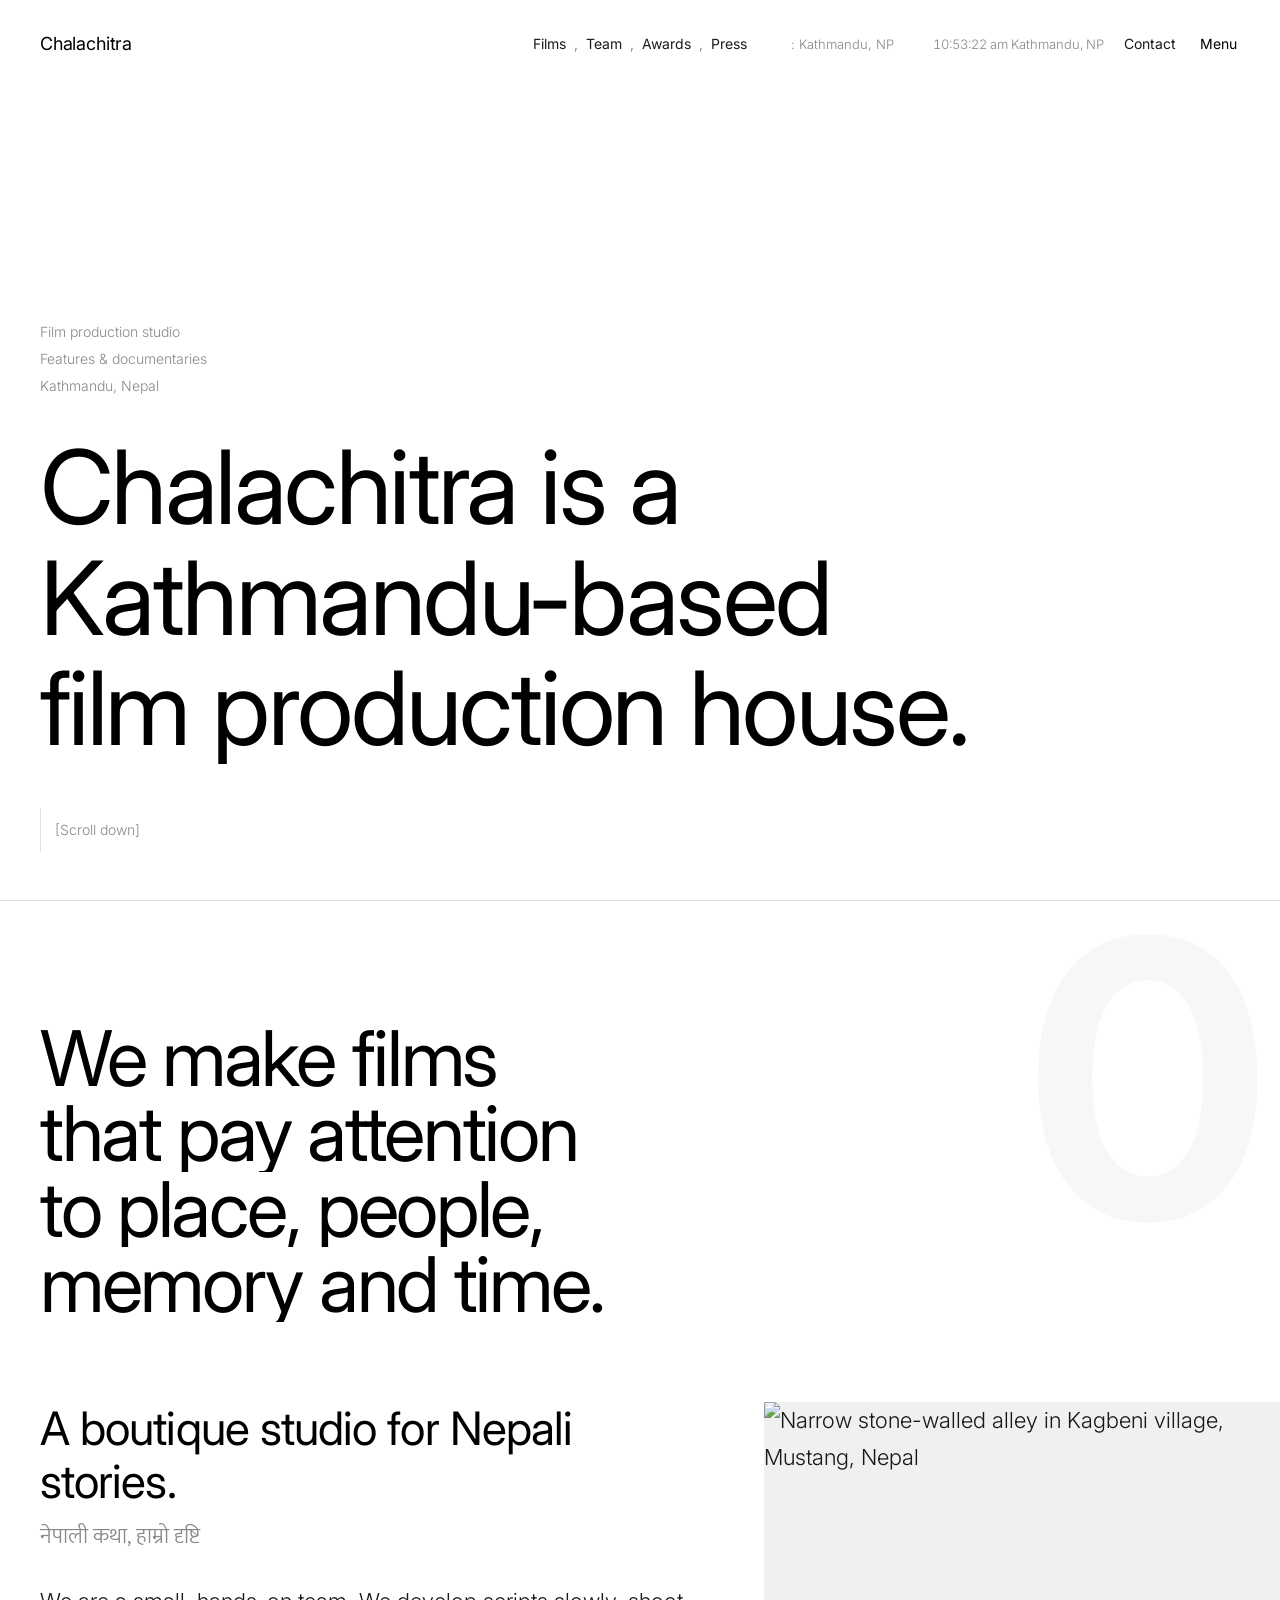
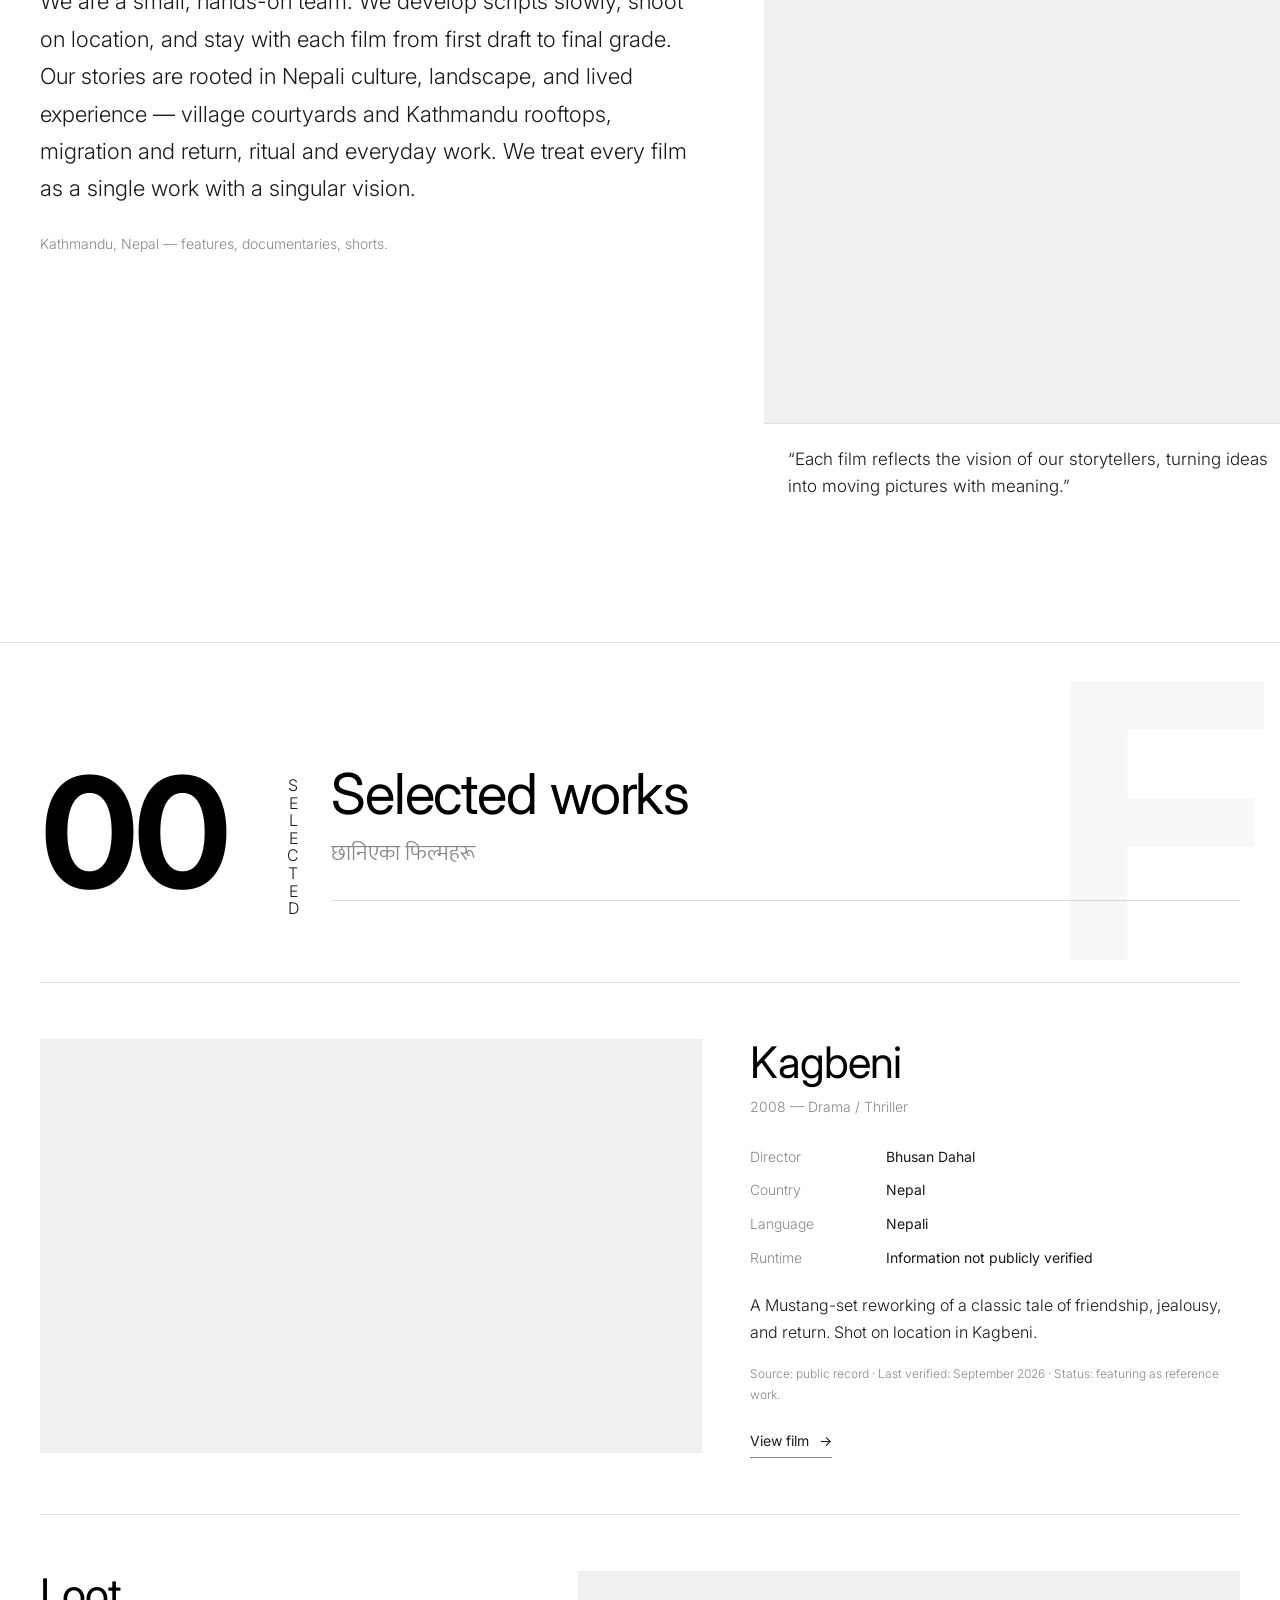
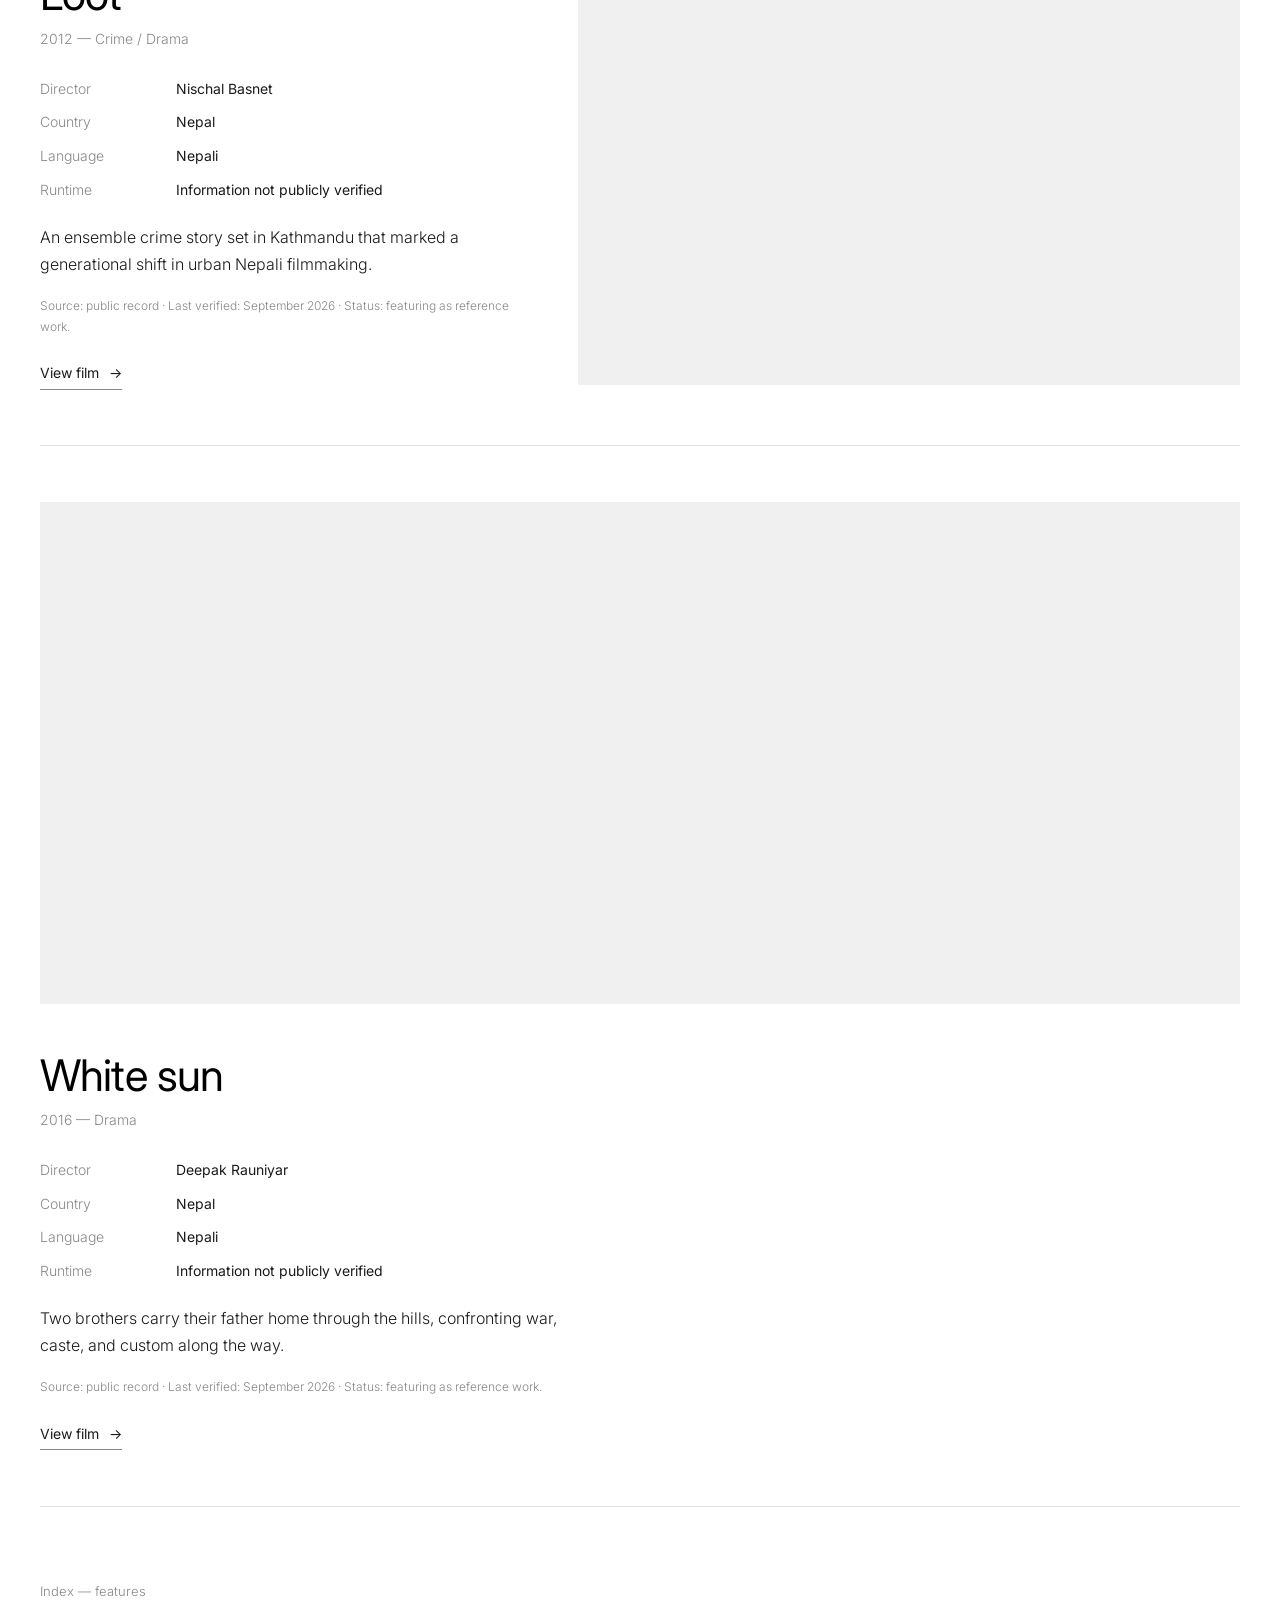
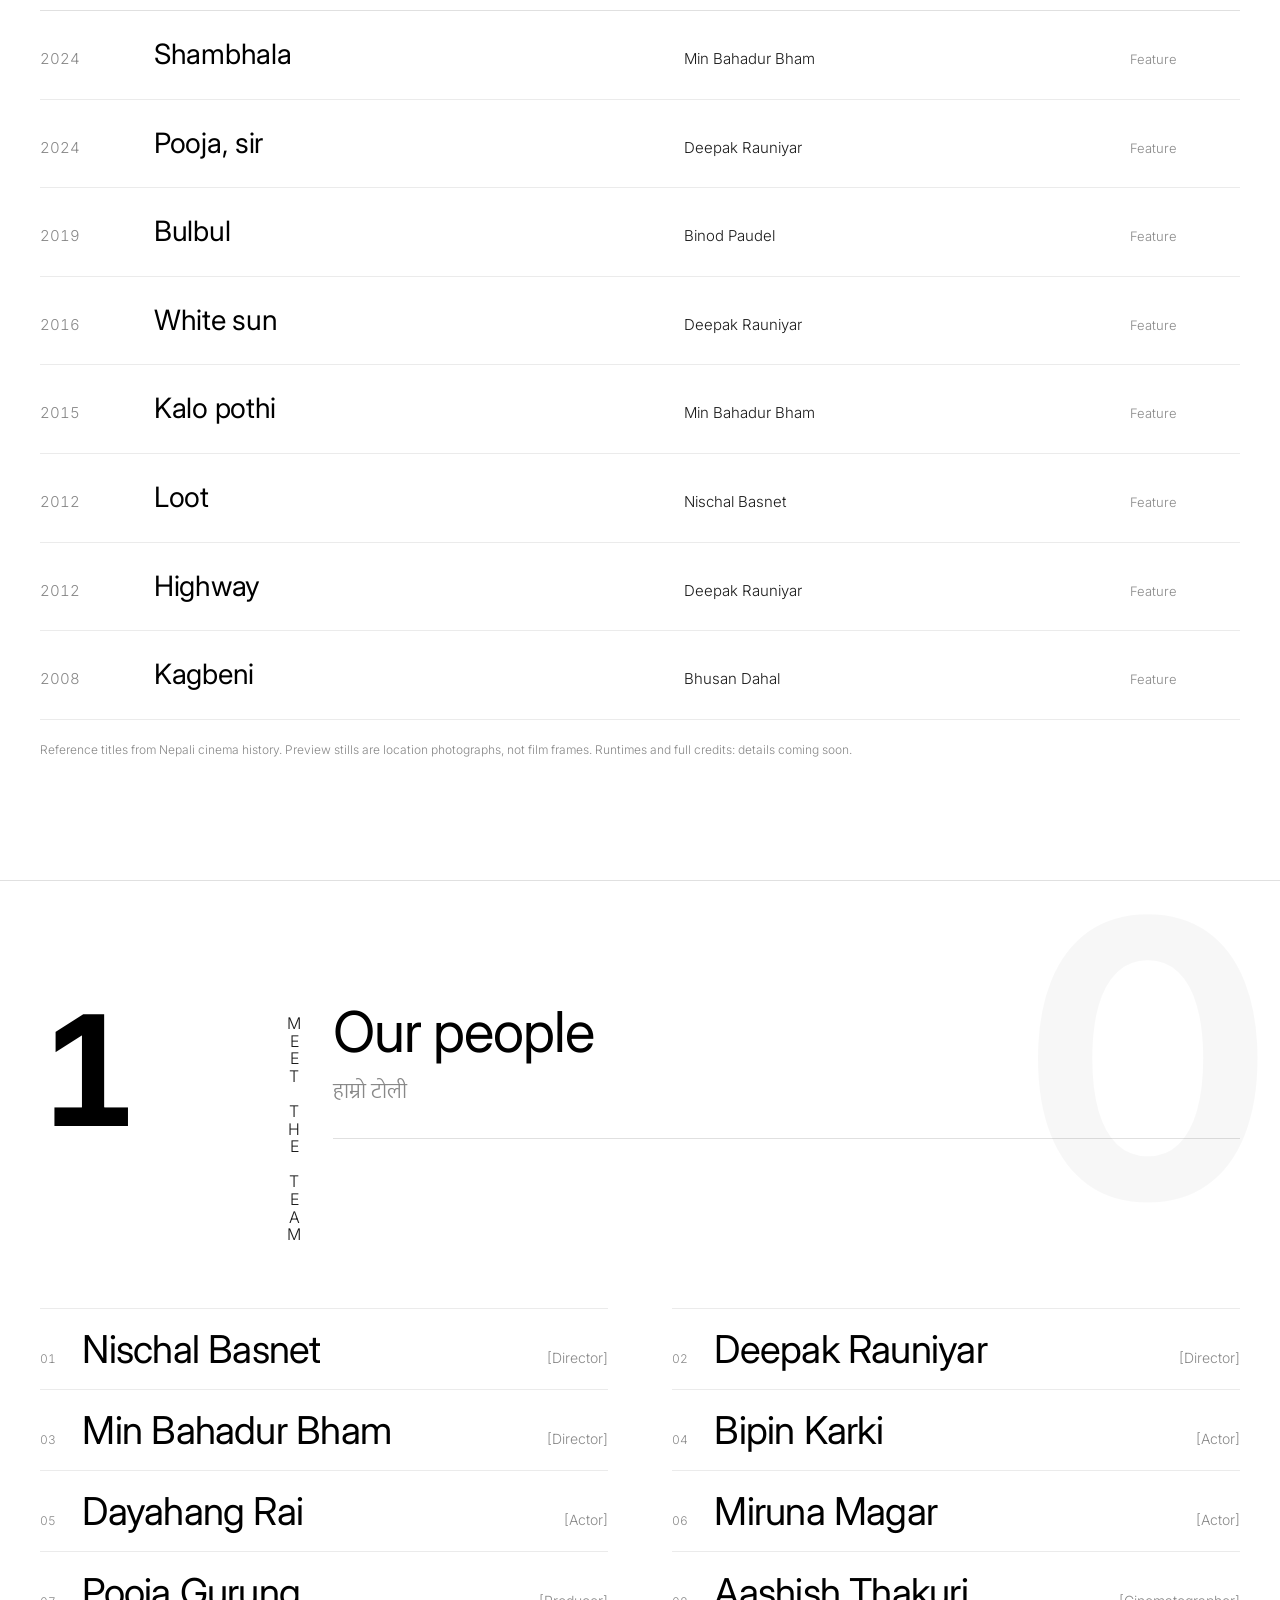
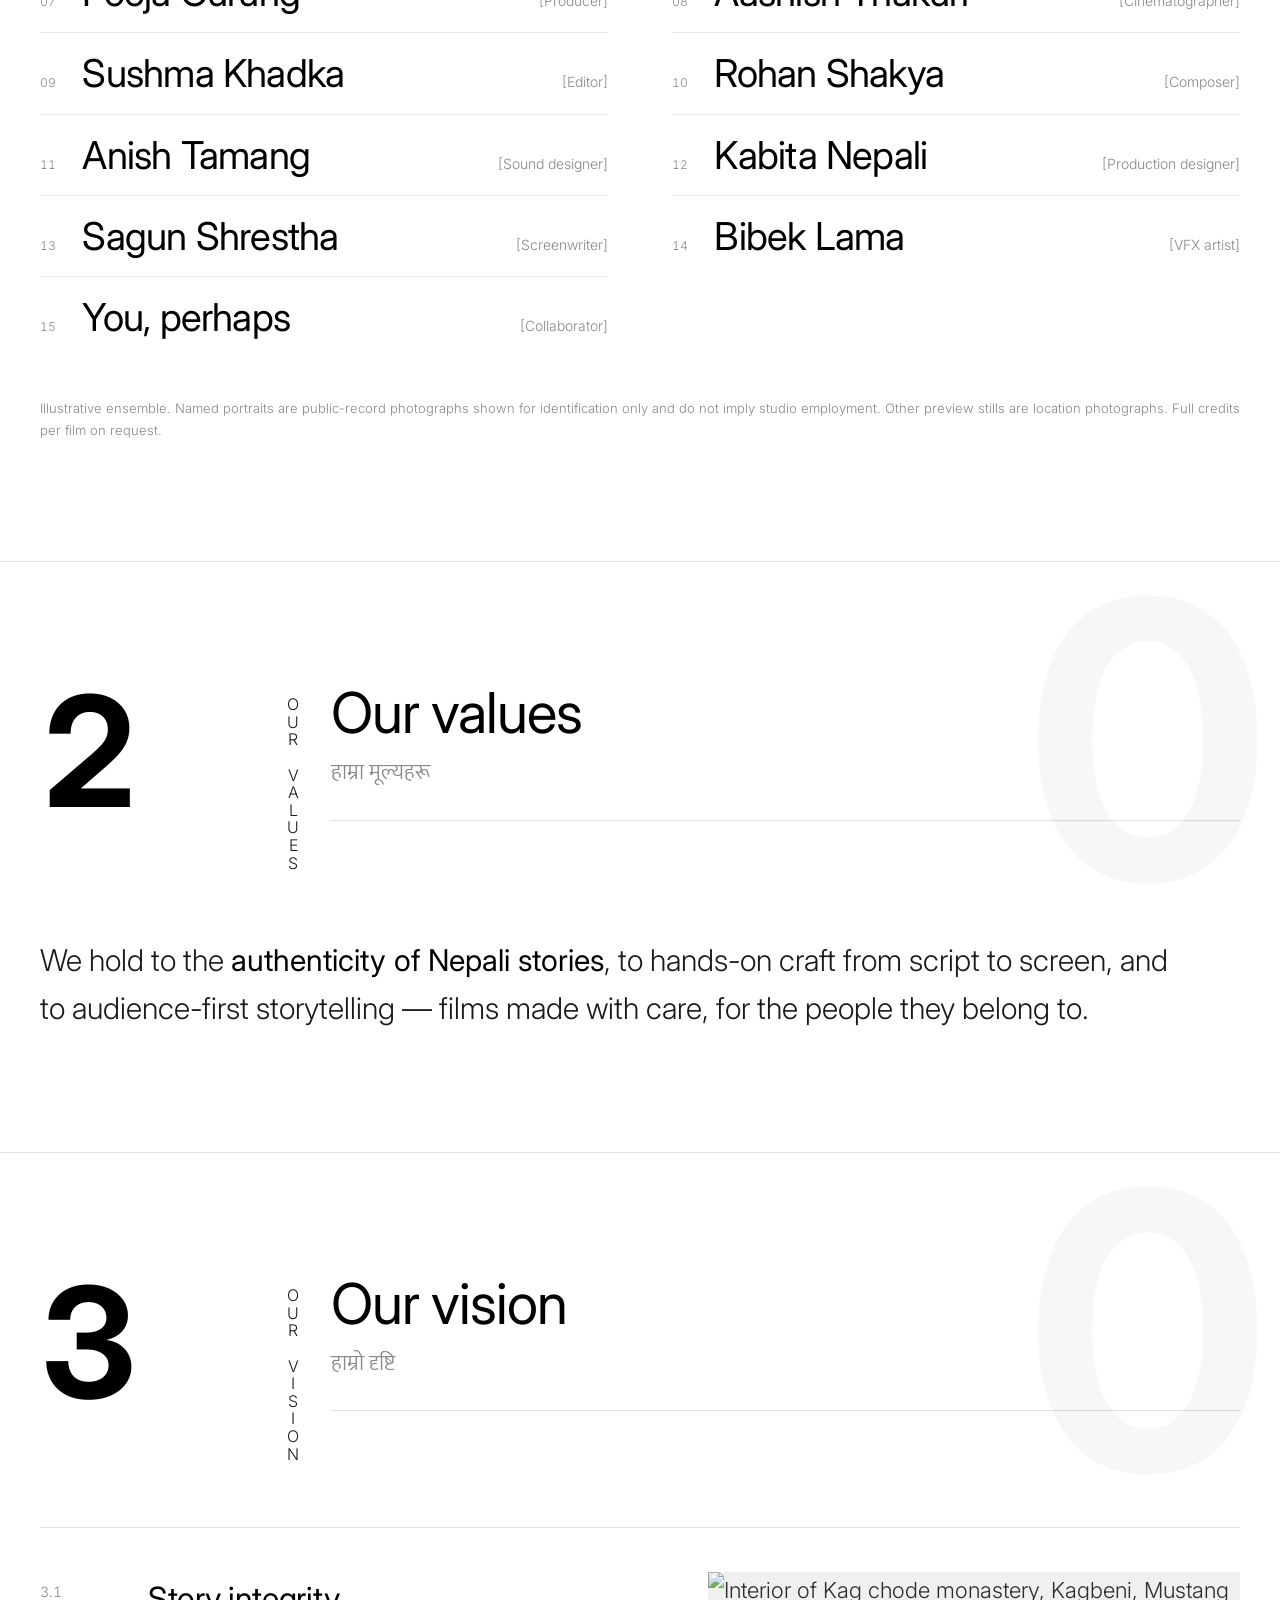
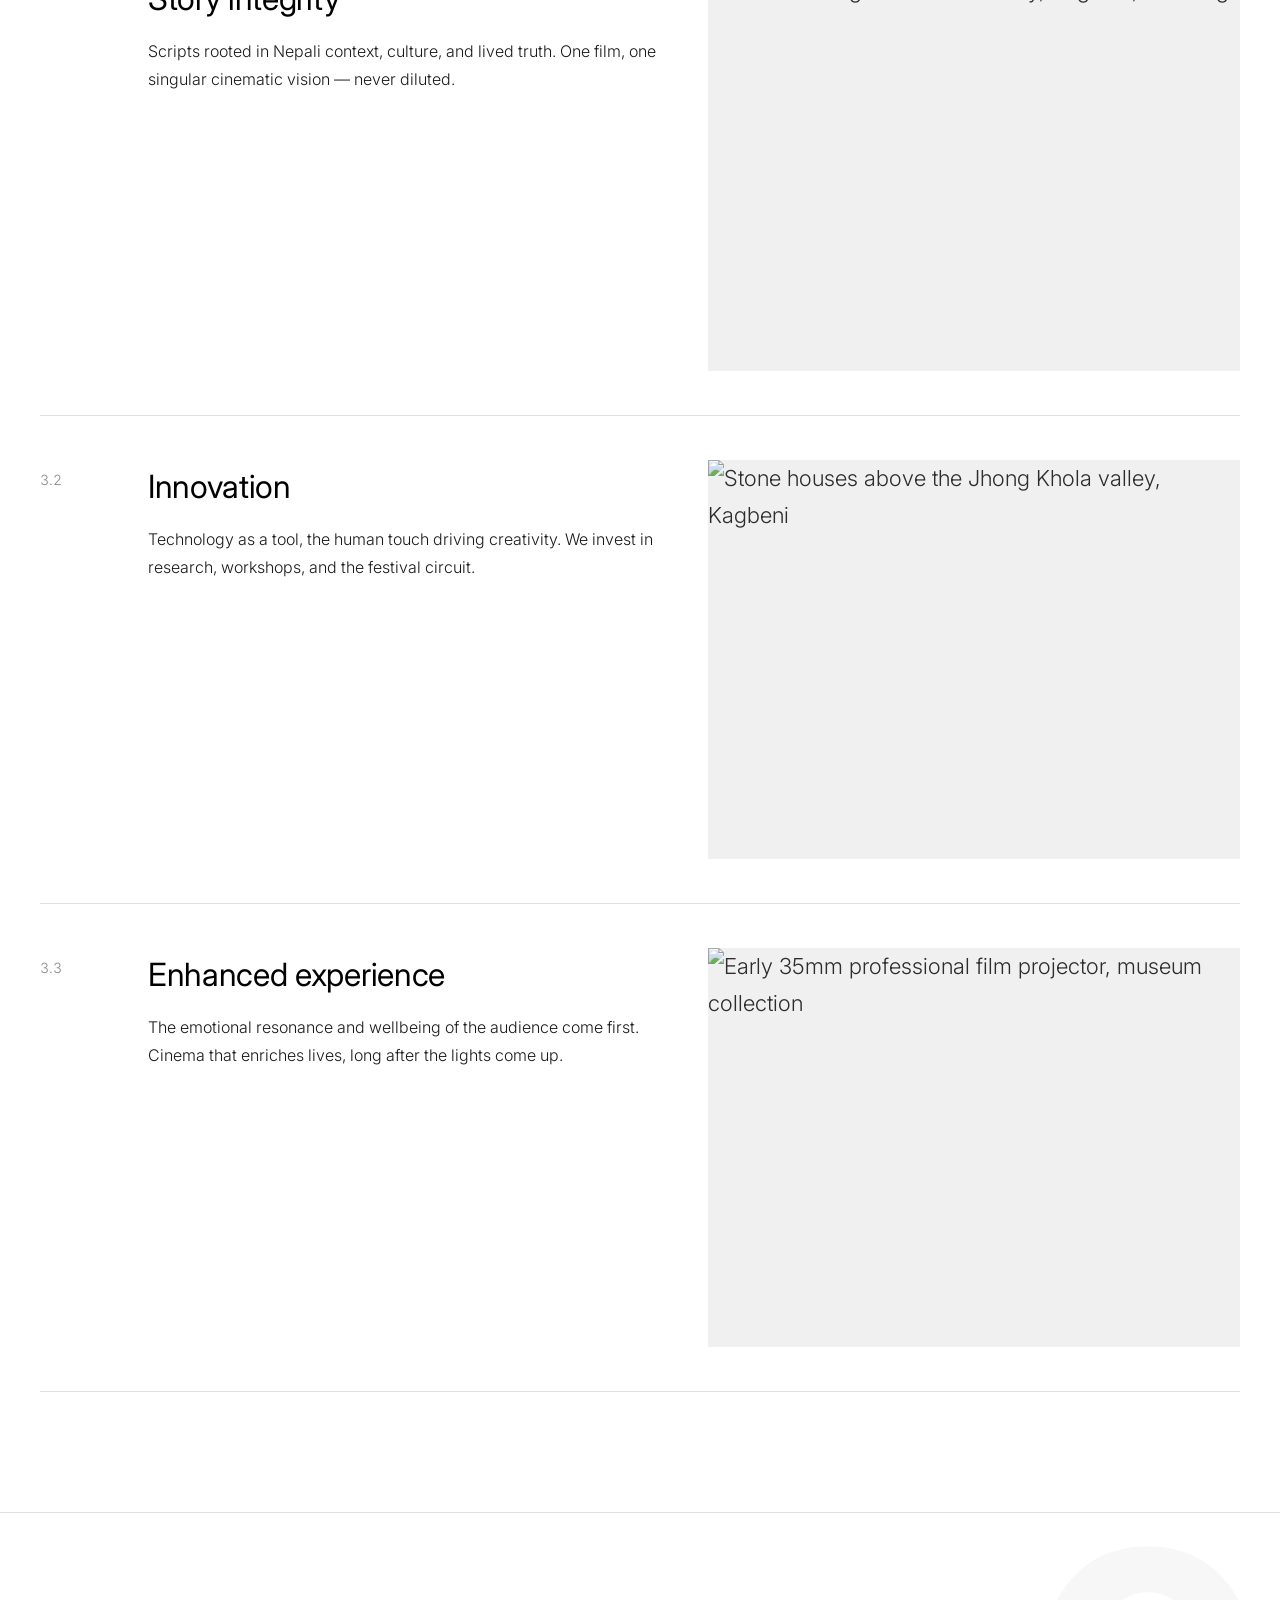
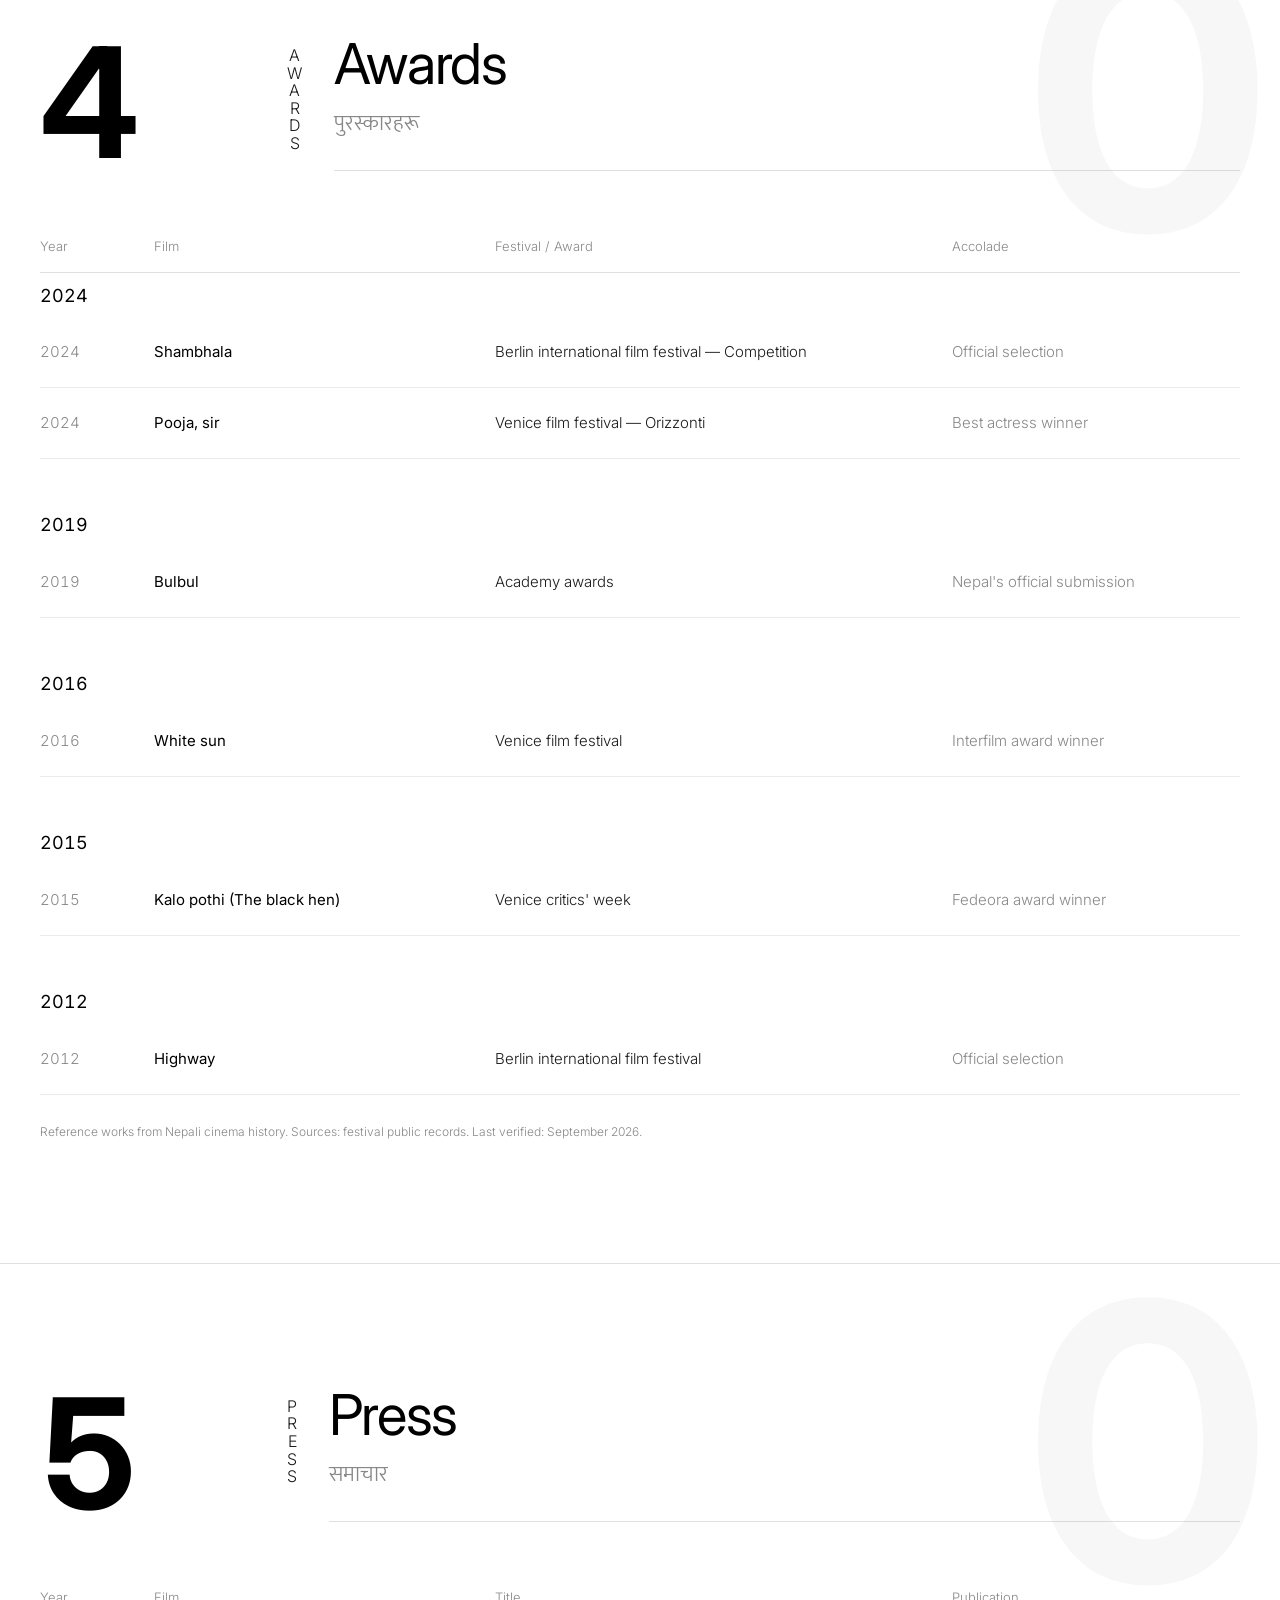
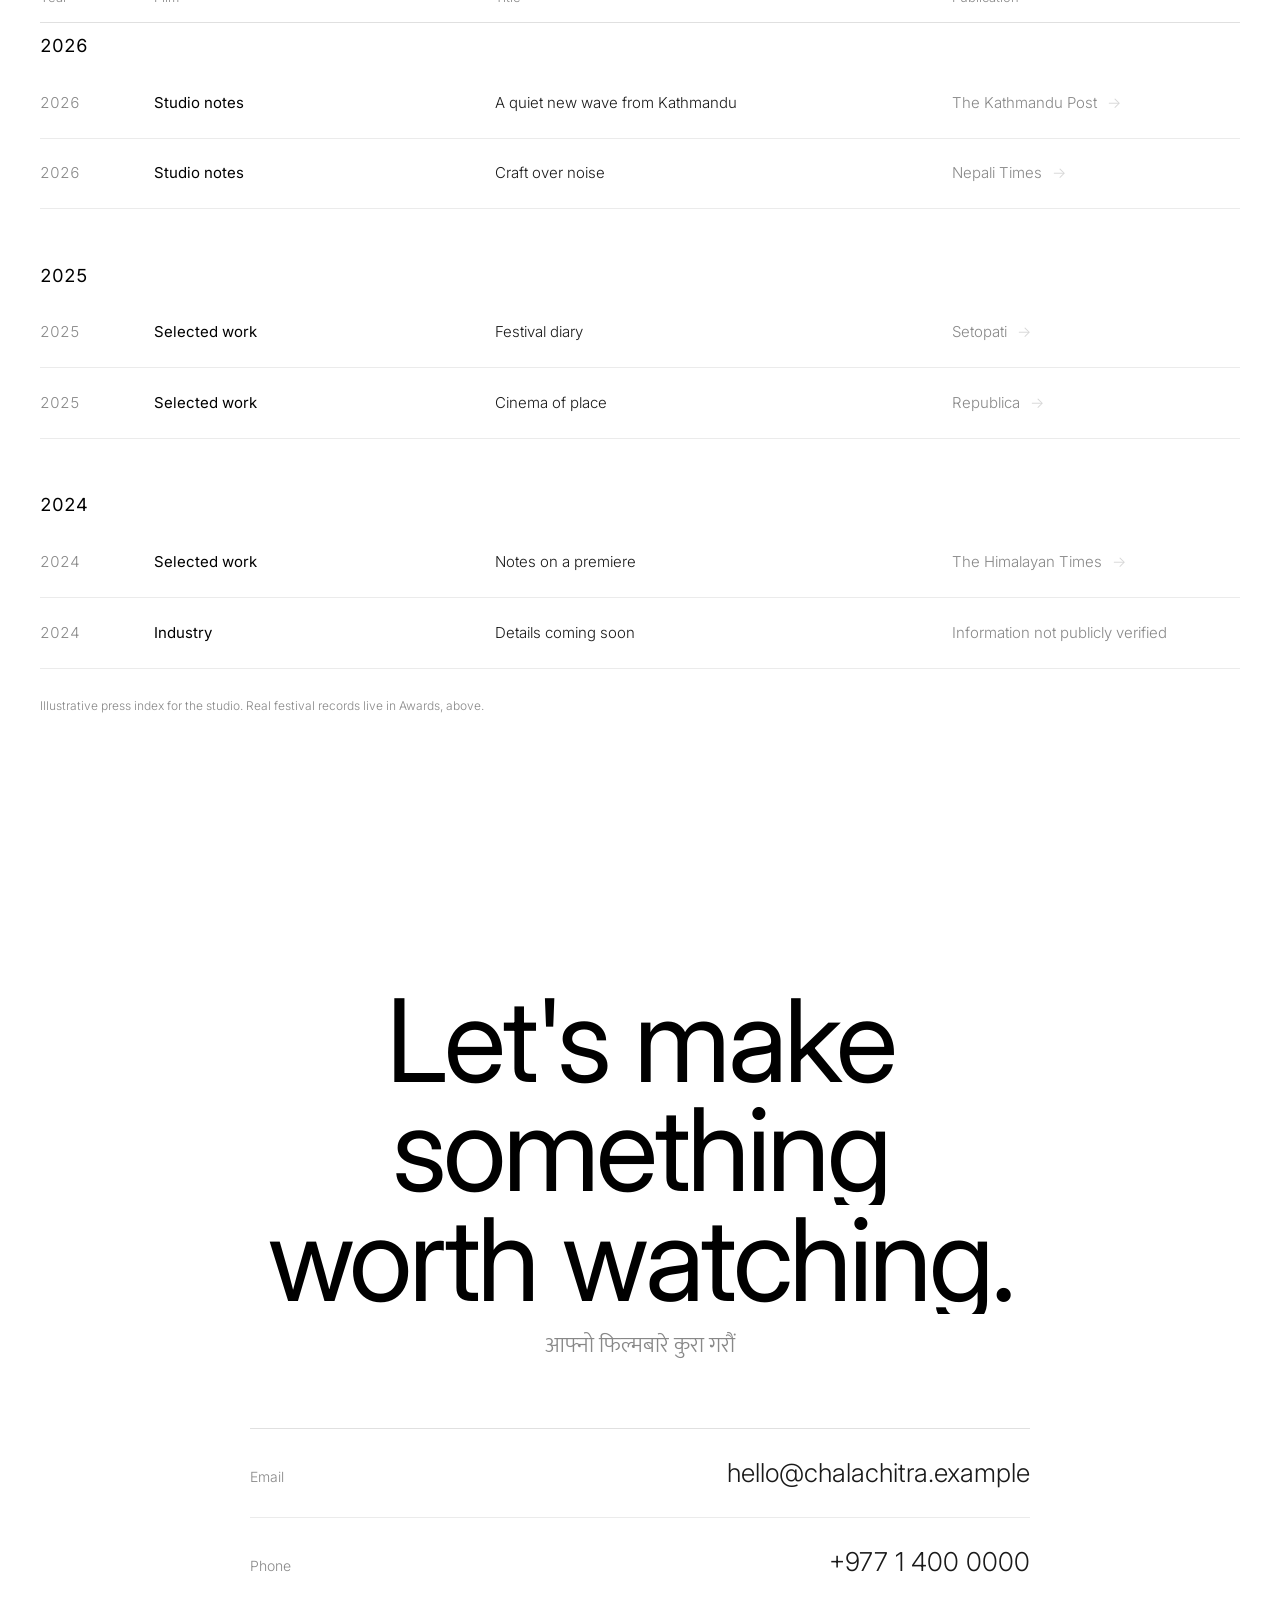
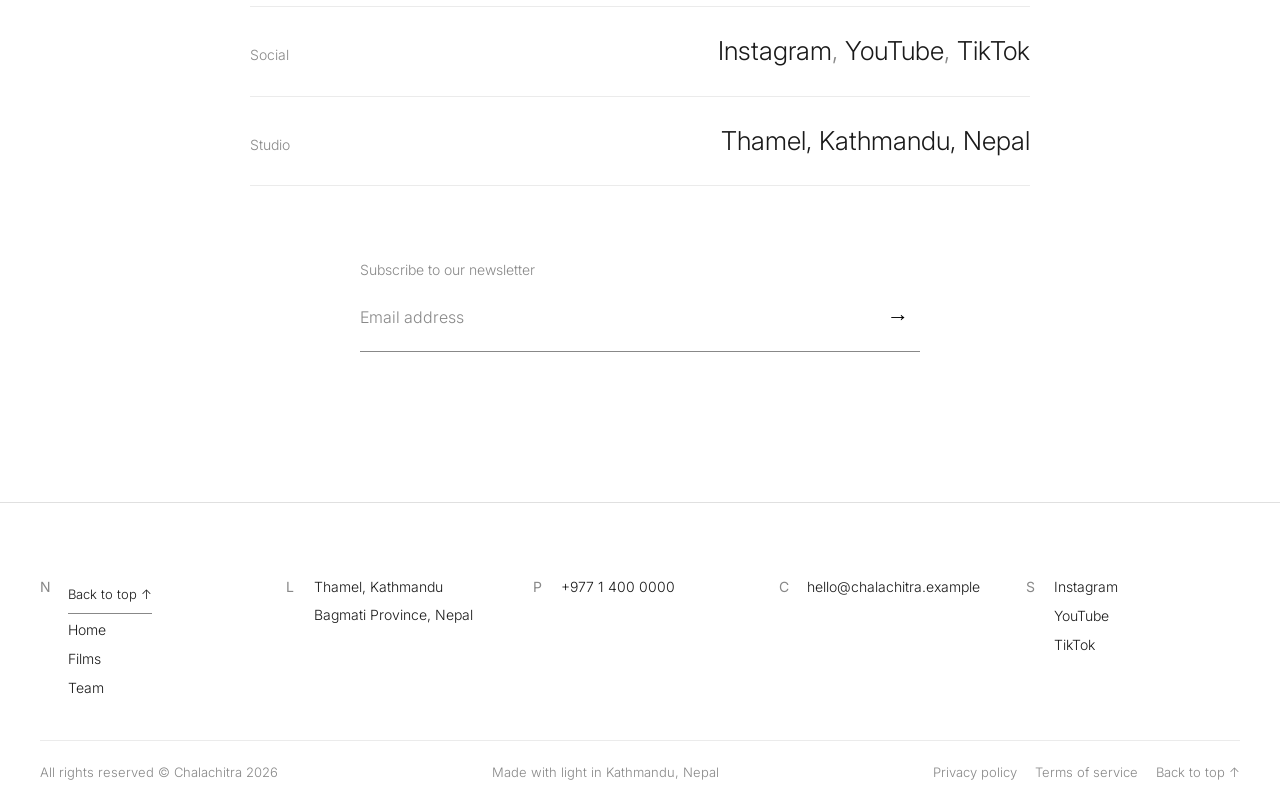
==== commit f81ac53d: "Replace stock videos with actual Nepali film trailers (YouTube embeds)" ====
--- a/index.html
+++ b/index.html
@@ -124,7 +124,7 @@
       </div>
 
       <article class="film film-row" data-reveal>
-        <div class="film-media"><a href="#films" aria-label="View Kagbeni"><video src="https://cdn.pixabay.com/video/2019/05/28/23968-337661842_large.mp4" autoplay loop muted playsinline></video></a></div>
+        <div class="film-media"><iframe src="https://www.youtube.com/embed/aMYzHFtg8FE" title="Kagbeni trailer" allow="accelerometer; autoplay; clipboard-write; encrypted-media; gyroscope; picture-in-picture" allowfullscreen loading="lazy"></iframe></div>
         <div class="film-info">
           <h3>Kagbeni</h3><p class="year">2008 — Drama / Thriller</p>
           <dl><dt>Director</dt><dd>Bhusan Dahal</dd><dt>Country</dt><dd>Nepal</dd><dt>Language</dt><dd>Nepali</dd><dt>Runtime</dt><dd>Information not publicly verified</dd></dl>
@@ -135,7 +135,7 @@
       </article>
 
       <article class="film film-row flip" data-reveal>
-        <div class="film-media"><a href="#films" aria-label="View Loot"><video src="https://cdn.pixabay.com/video/2016/09/04/5627-182069698_large.mp4" autoplay loop muted playsinline></video></a></div>
+        <div class="film-media"><iframe src="https://www.youtube.com/embed/oRjjJ5LkGPY" title="Loot trailer" allow="accelerometer; autoplay; clipboard-write; encrypted-media; gyroscope; picture-in-picture" allowfullscreen loading="lazy"></iframe></div>
         <div class="film-info">
           <h3>Loot</h3><p class="year">2012 — Crime / Drama</p>
           <dl><dt>Director</dt><dd>Nischal Basnet</dd><dt>Country</dt><dd>Nepal</dd><dt>Language</dt><dd>Nepali</dd><dt>Runtime</dt><dd>Information not publicly verified</dd></dl>
@@ -146,7 +146,7 @@
       </article>
 
       <article class="film film-row full" data-reveal>
-        <div class="film-media"><a href="#films" aria-label="View White Sun"><video src="https://cdn.pixabay.com/video/2025/02/17/258661-1043974998_large.mp4" autoplay loop muted playsinline></video></a></div>
+        <div class="film-media"><iframe src="https://www.youtube.com/embed/3ZmAKH60Y0g" title="White Sun trailer" allow="accelerometer; autoplay; clipboard-write; encrypted-media; gyroscope; picture-in-picture" allowfullscreen loading="lazy"></iframe></div>
         <div class="film-info">
           <h3>White sun</h3><p class="year">2016 — Drama</p>
           <dl><dt>Director</dt><dd>Deepak Rauniyar</dd><dt>Country</dt><dd>Nepal</dd><dt>Language</dt><dd>Nepali</dd><dt>Runtime</dt><dd>Information not publicly verified</dd></dl>
--- a/style.css
+++ b/style.css
@@ -155,9 +155,10 @@
 .film.full{grid-template-columns:1fr}
 .film-media{overflow:hidden;background:#f0f0f0}
 .film-media a{display:block;overflow:hidden}
-.film-media img,.film-media video{width:100%;height:100%;object-fit:cover;aspect-ratio:16/10;transition:transform .8s var(--ease),opacity .8s var(--ease);opacity:.92}
-.film.full .film-media img,.film.full .film-media video{aspect-ratio:2.39/1}
-.film-media a:hover img,.film-media a:hover video,.film-media a:focus-visible img,.film-media a:focus-visible video{transform:scale(1.03);opacity:1}
+.film-media img,.film-media video,.film-media iframe{width:100%;height:100%;object-fit:cover;aspect-ratio:16/10;transition:transform .8s var(--ease),opacity .8s var(--ease);opacity:.92}
+.film.full .film-media img,.film.full .film-media video,.film.full .film-media iframe{aspect-ratio:2.39/1}
+.film-media iframe{aspect-ratio:16/10;border:0;display:block}
+.film-media a:hover img,.film-media a:hover video,.film-media a:focus-visible img,.film-media a:focus-visible video,.film-media:hover iframe{transform:scale(1.03);opacity:1}
 .film-info h3{font-weight:400;font-size:clamp(28px,3.4vw,46px);letter-spacing:-.02em;line-height:1.1;color:var(--black);transition:transform .6s var(--ease)}
 .film-media a:hover + .film-info h3,.film-row:hover .film-info h3{transform:translateX(6px)}
 .film-info .year{color:var(--grey);font-size:14px;margin-top:8px}
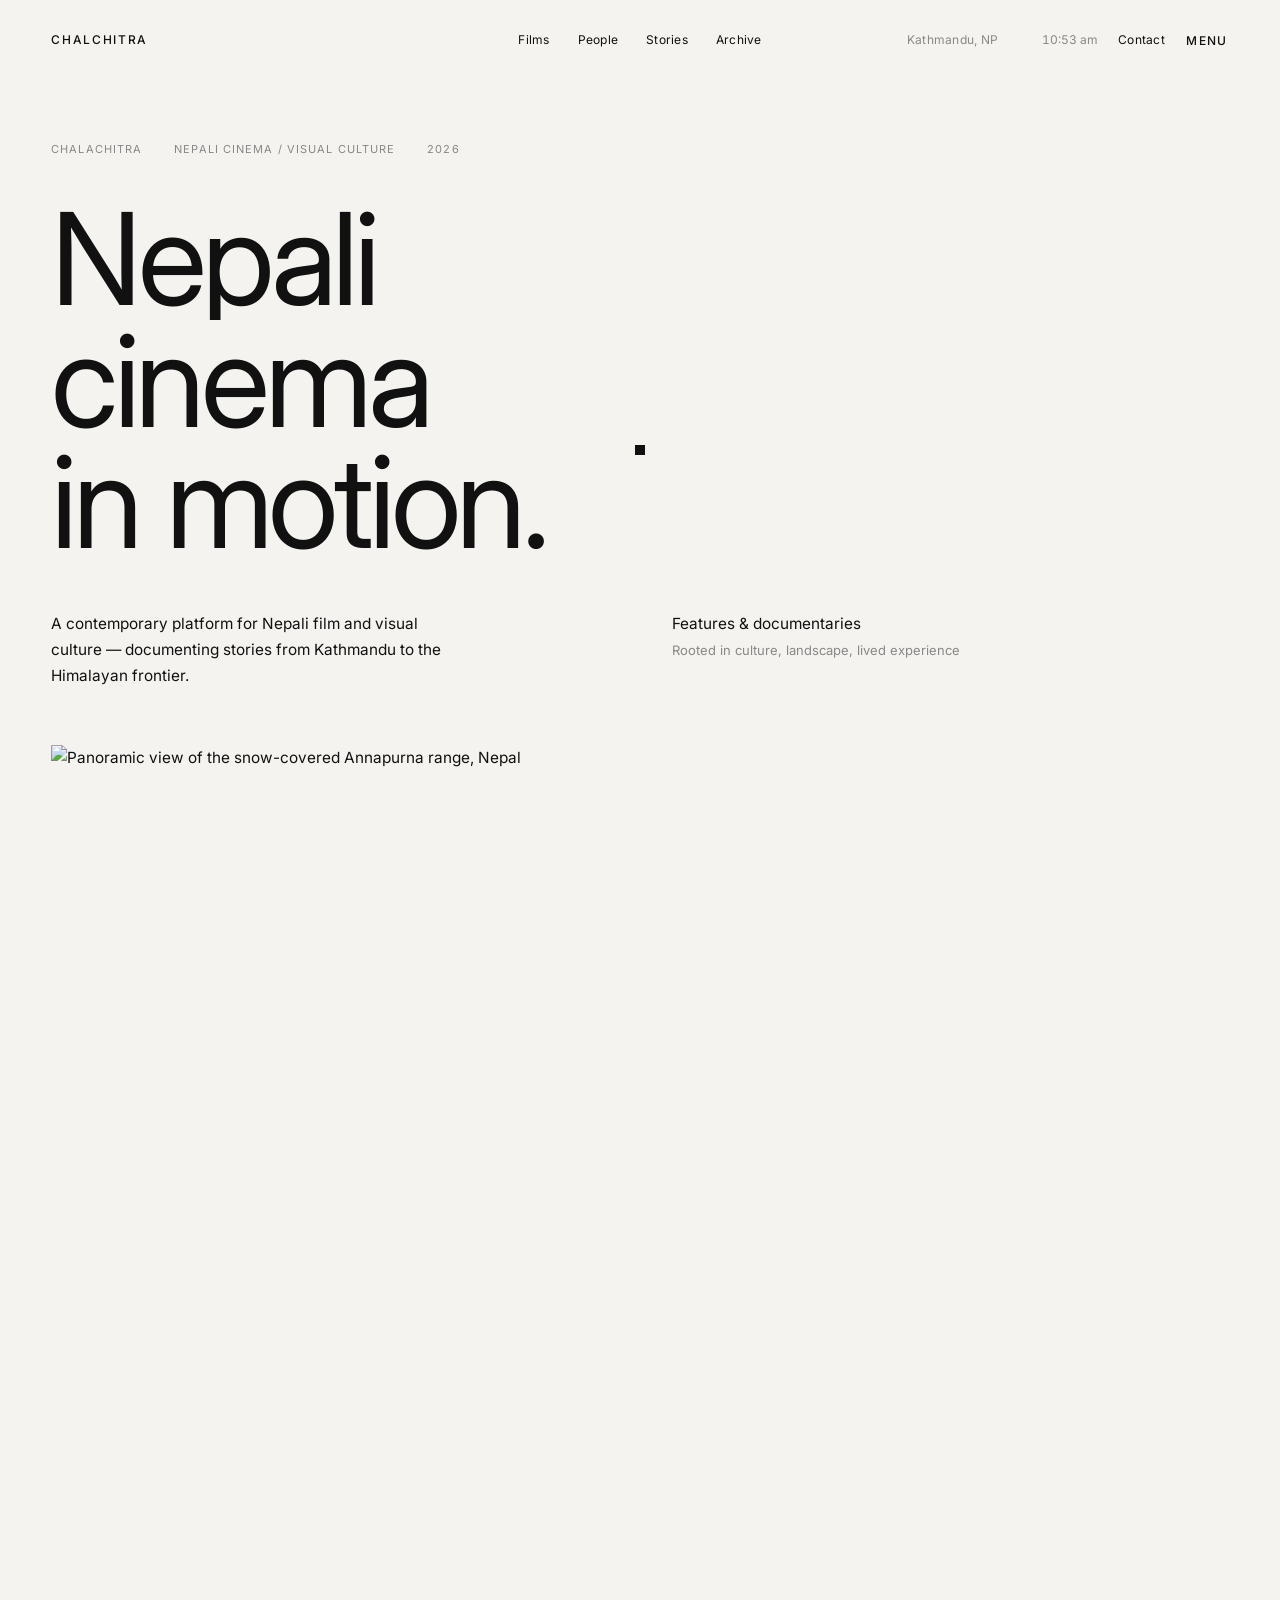
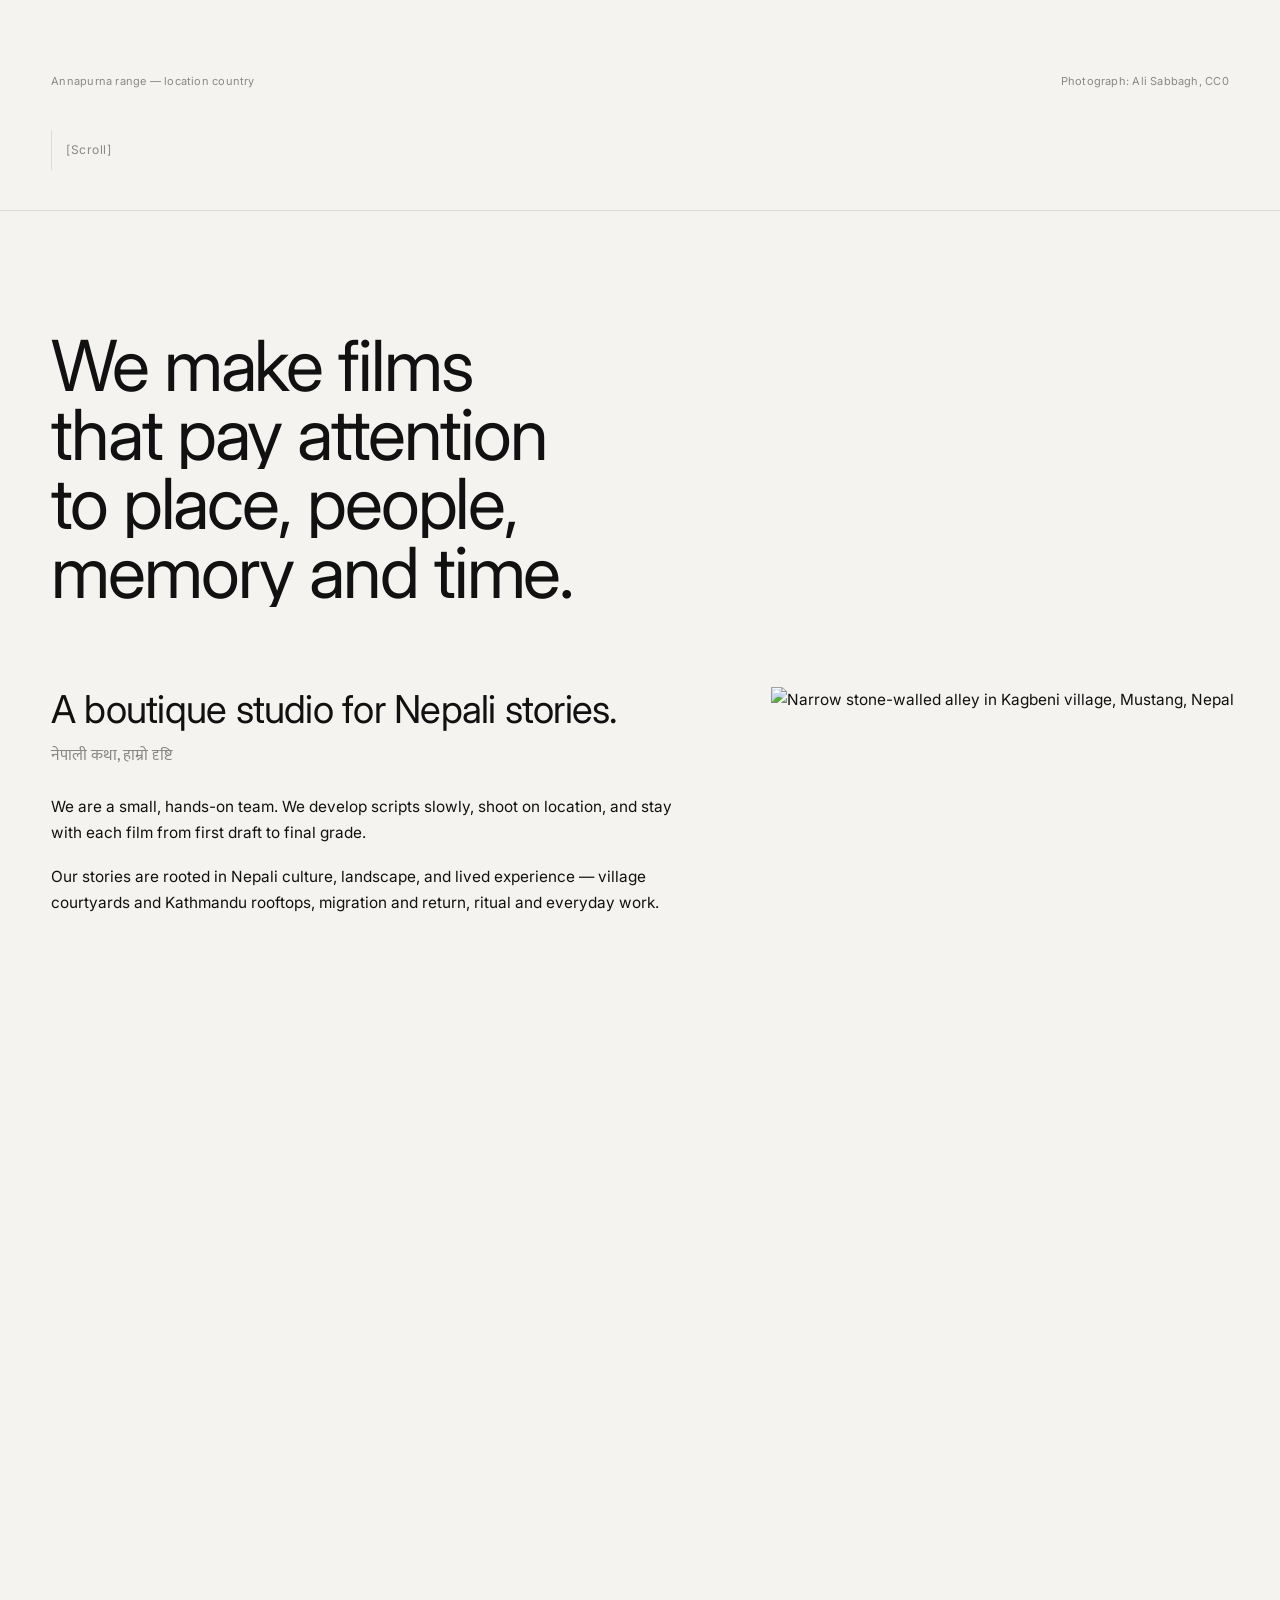
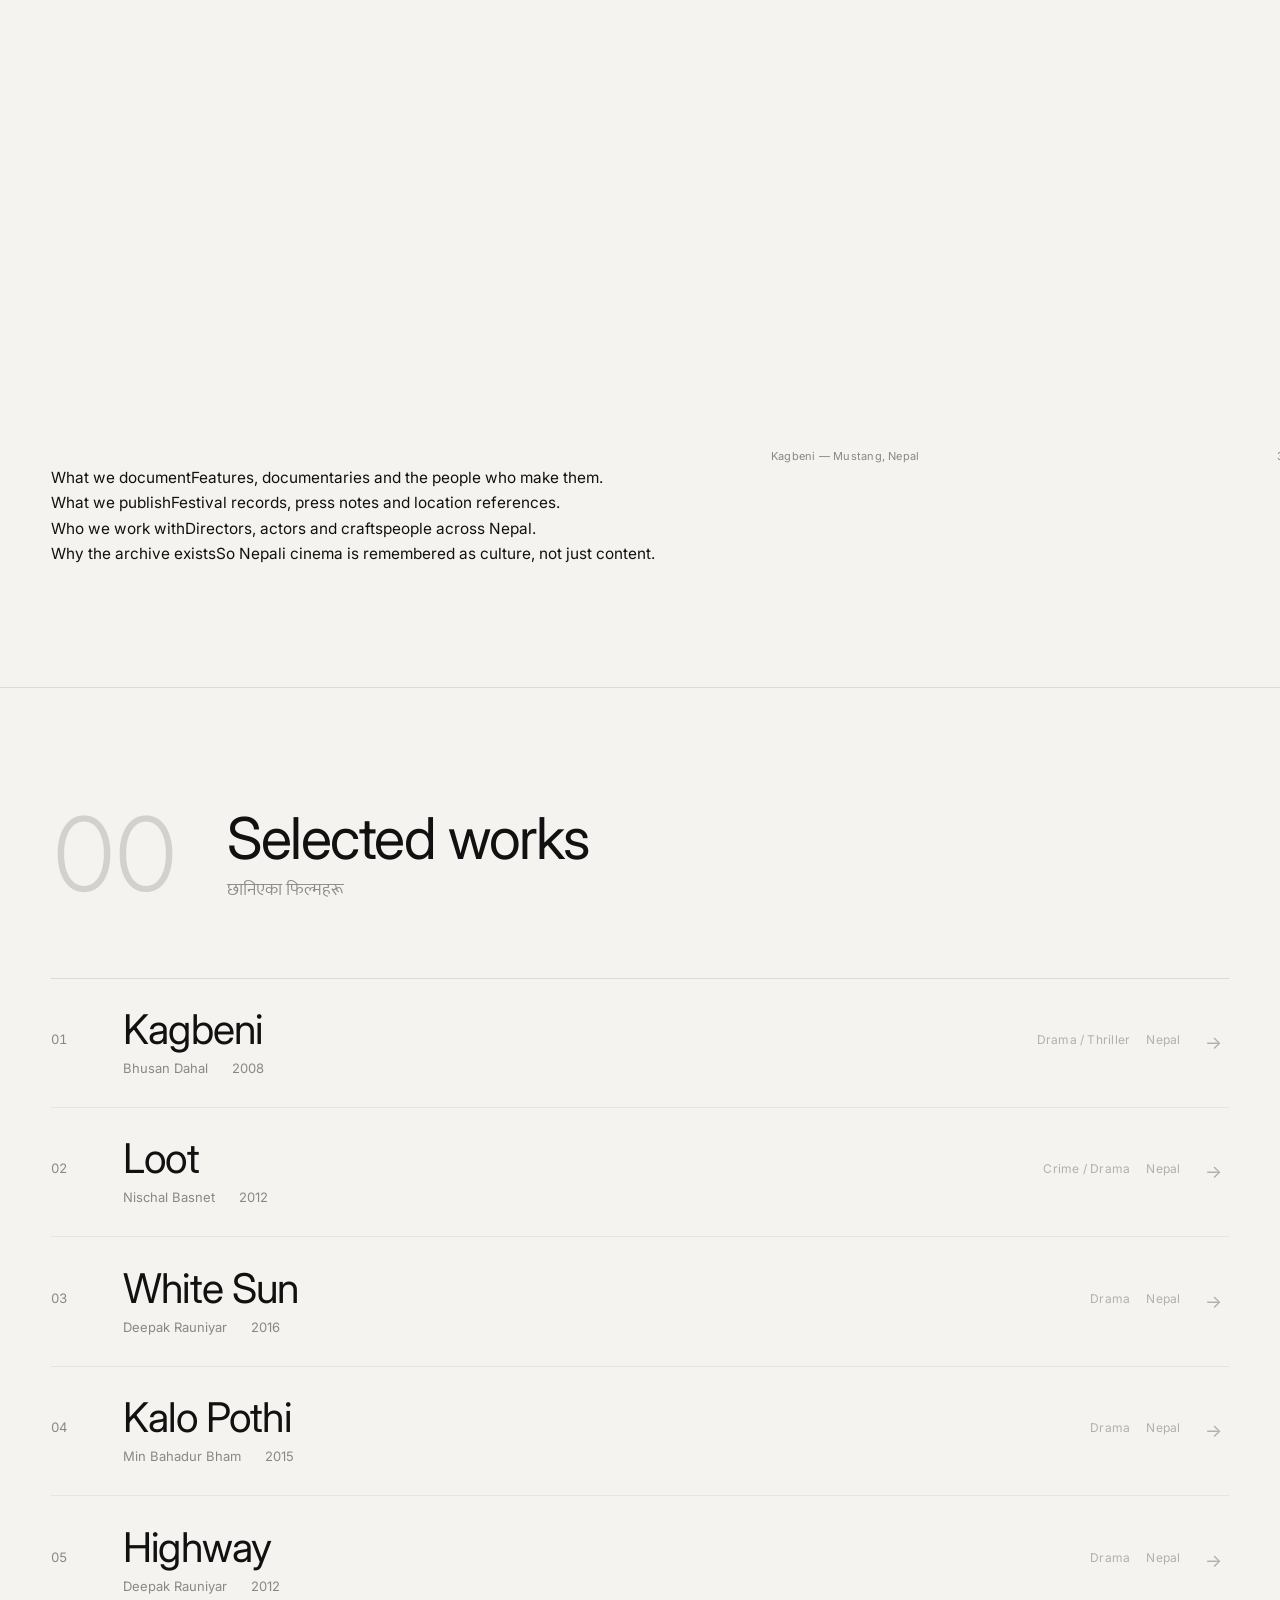
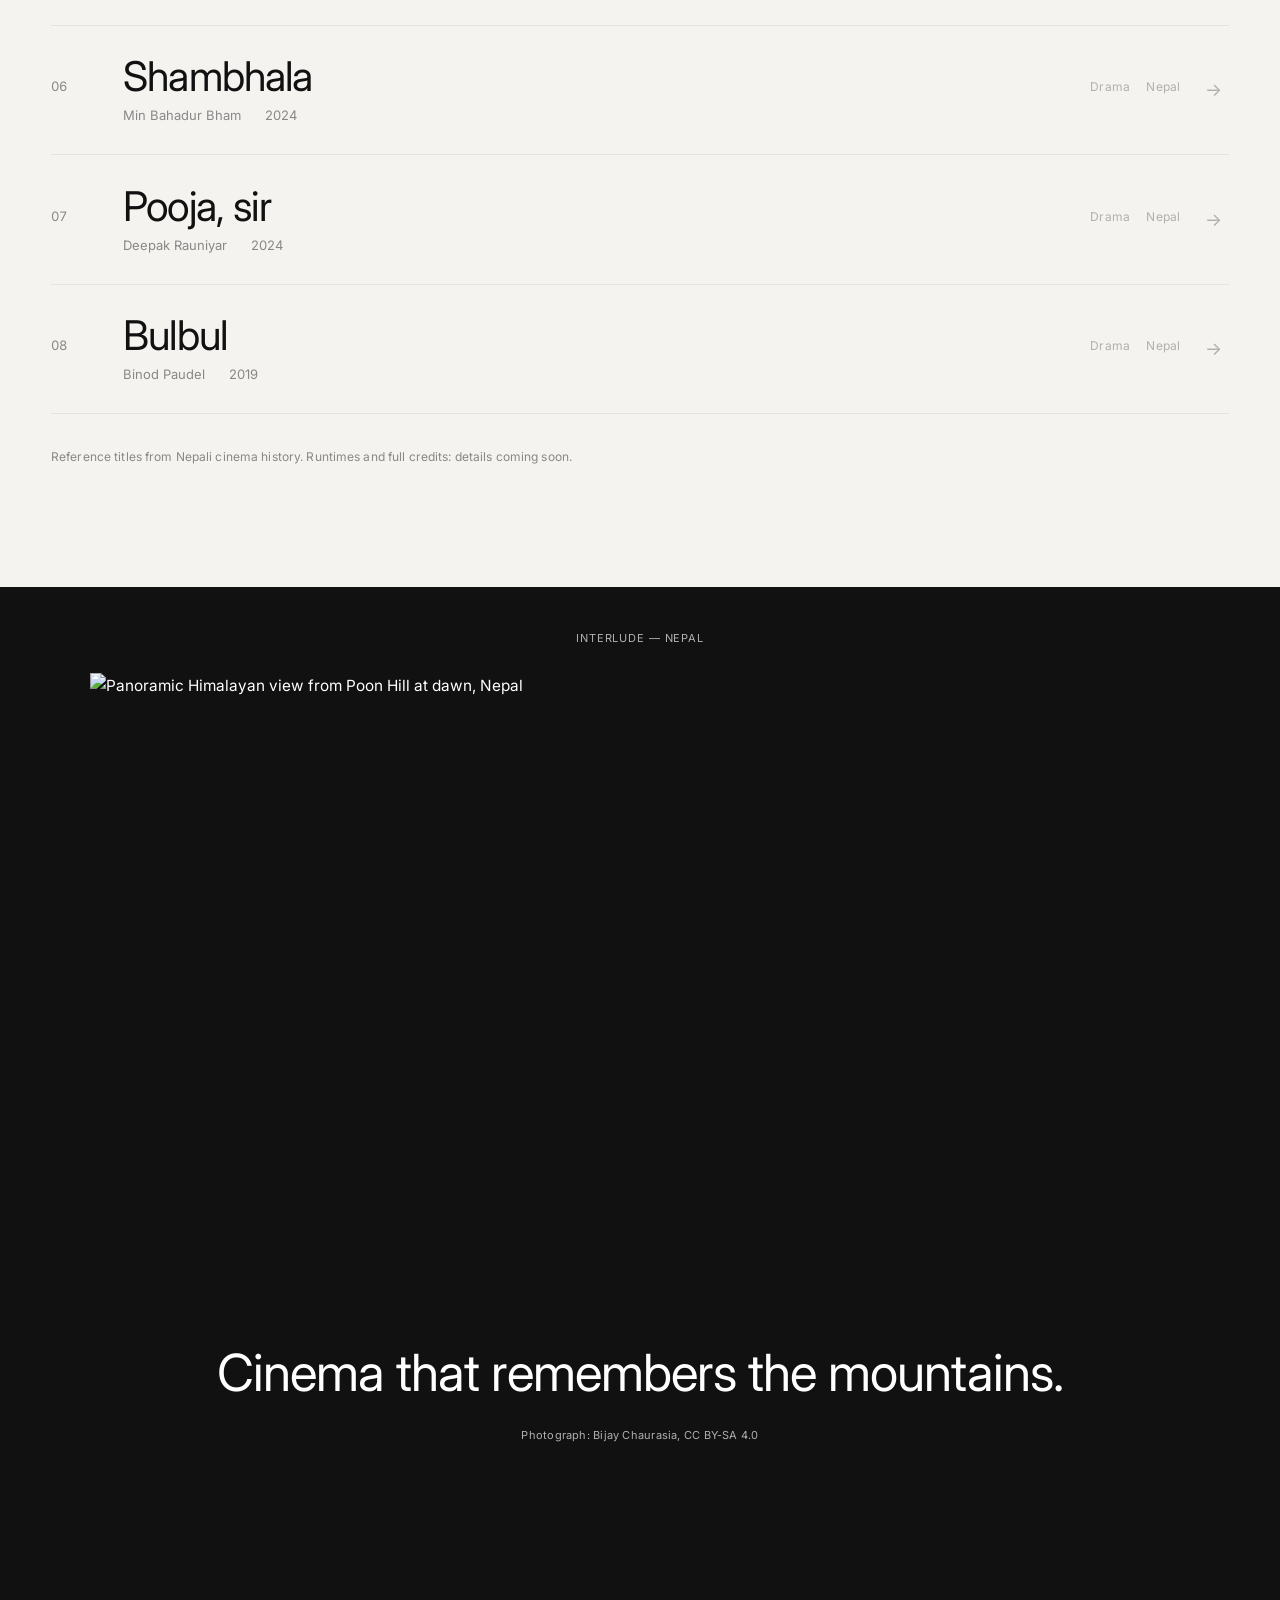
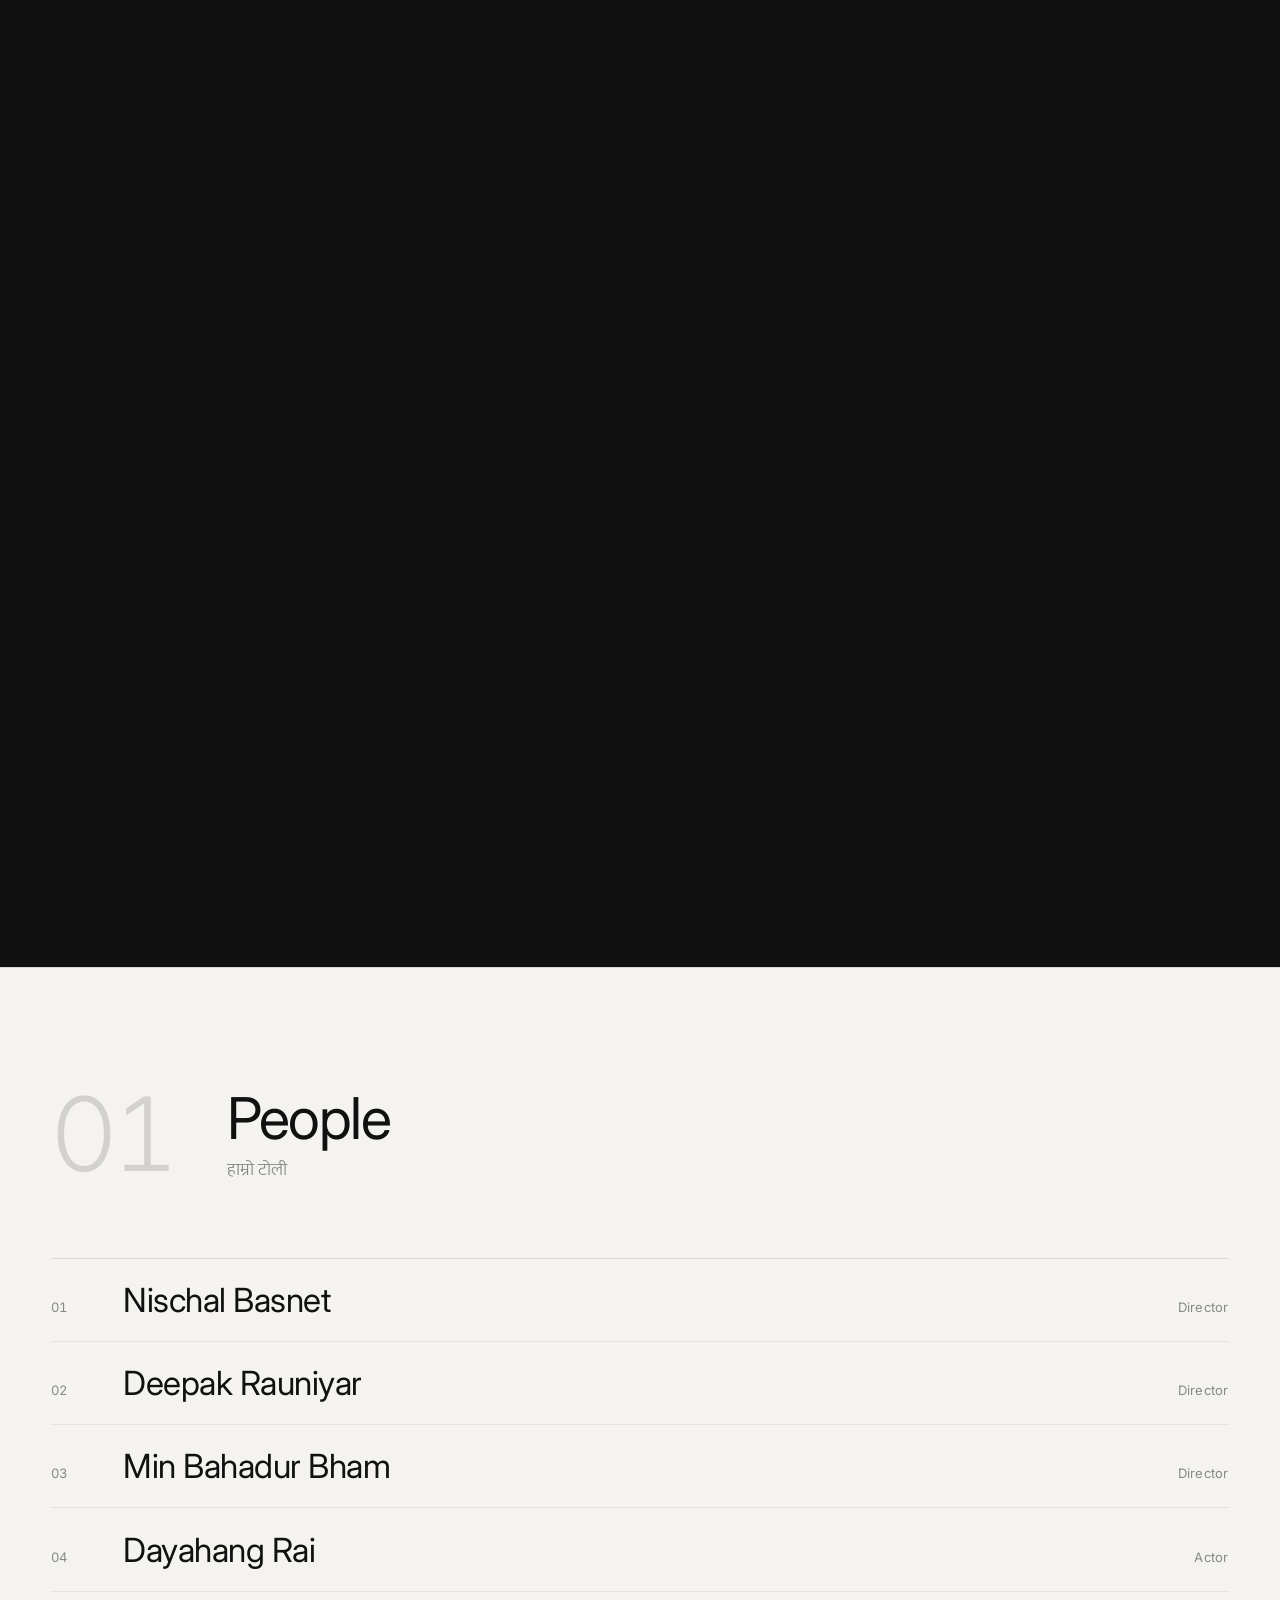
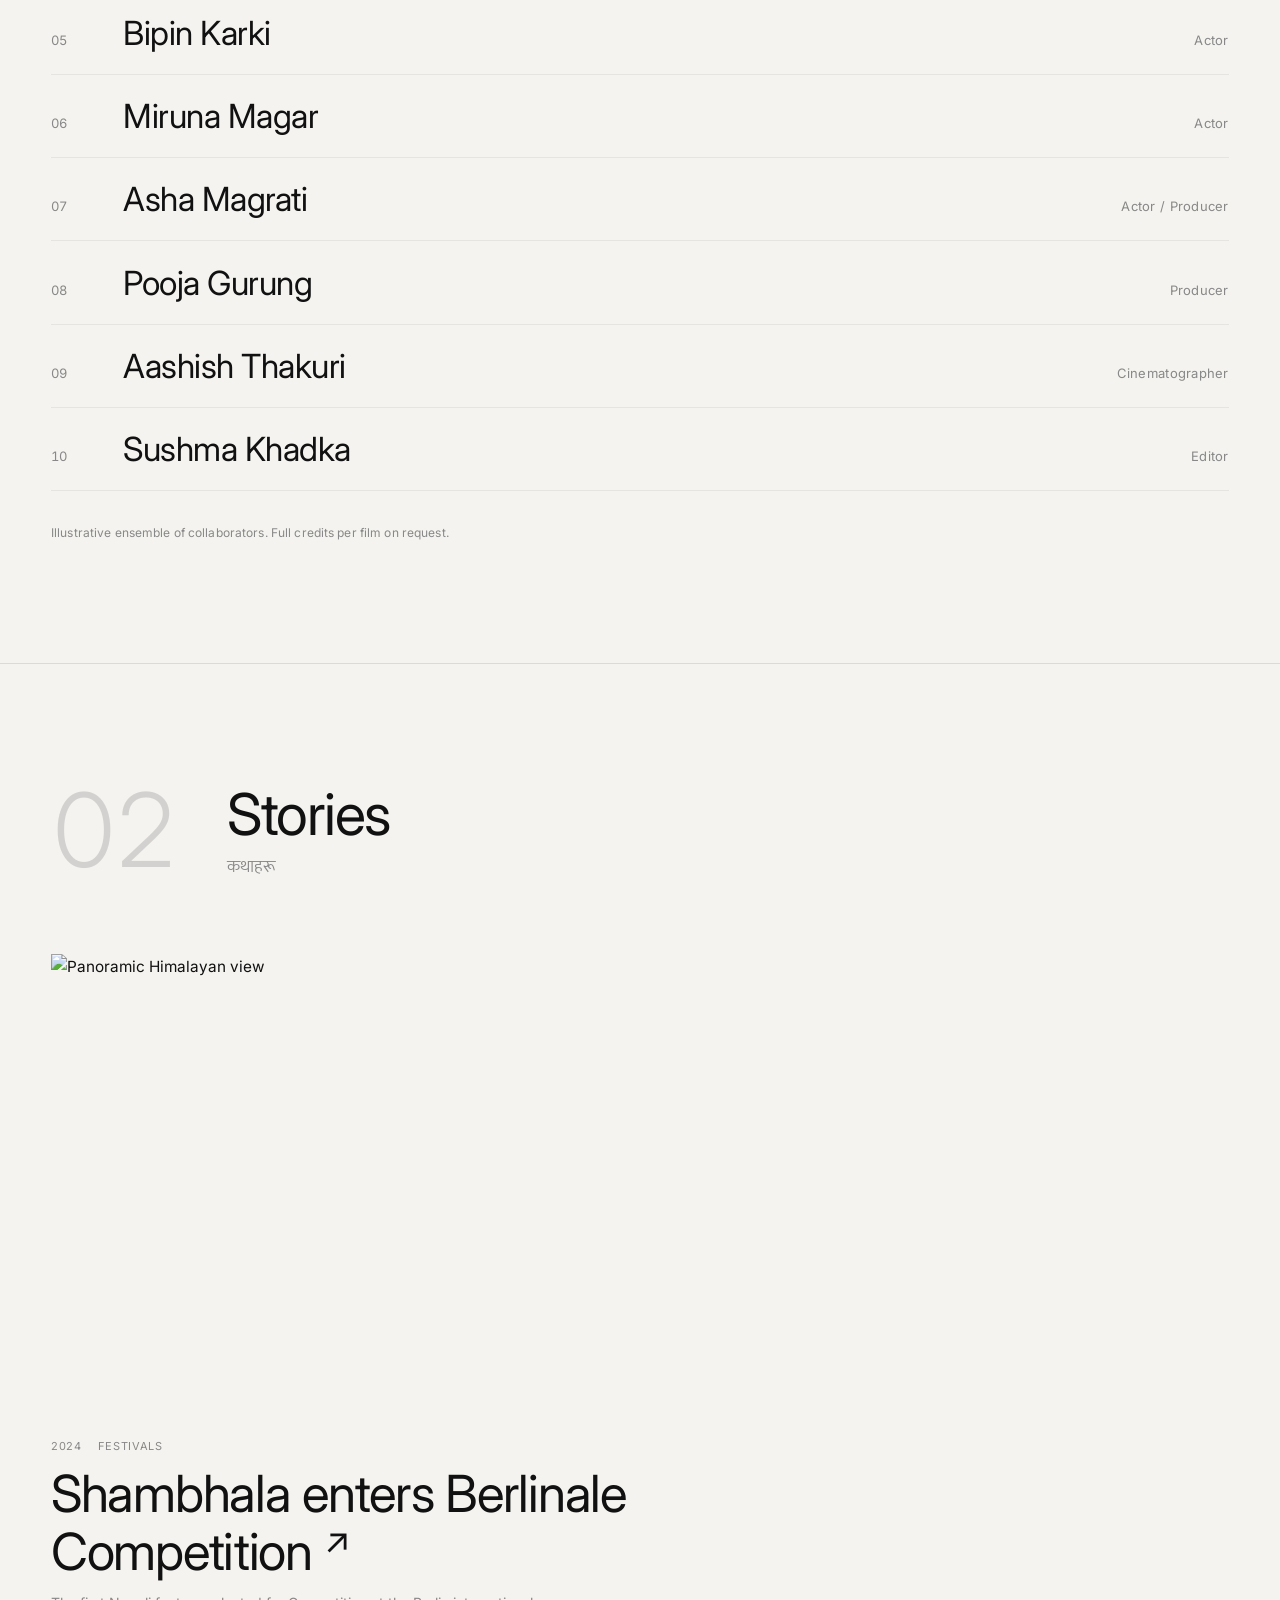
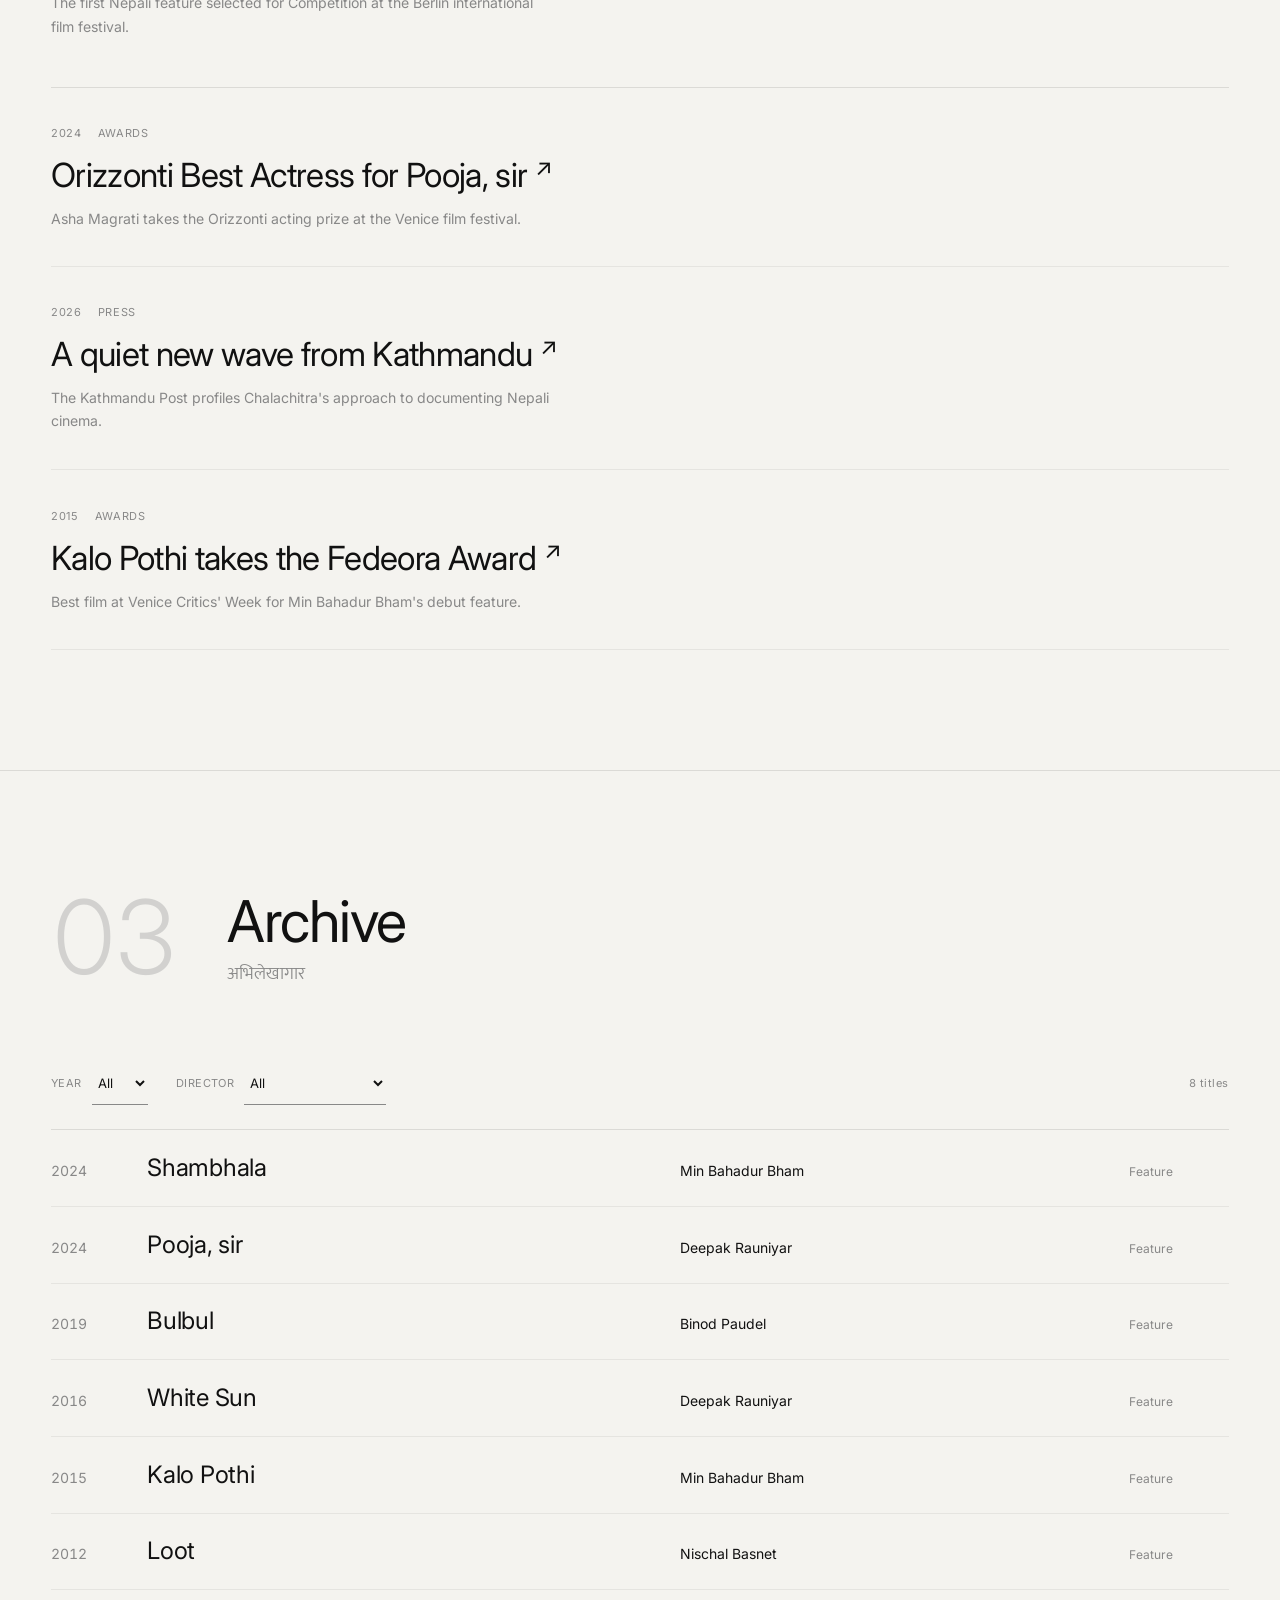
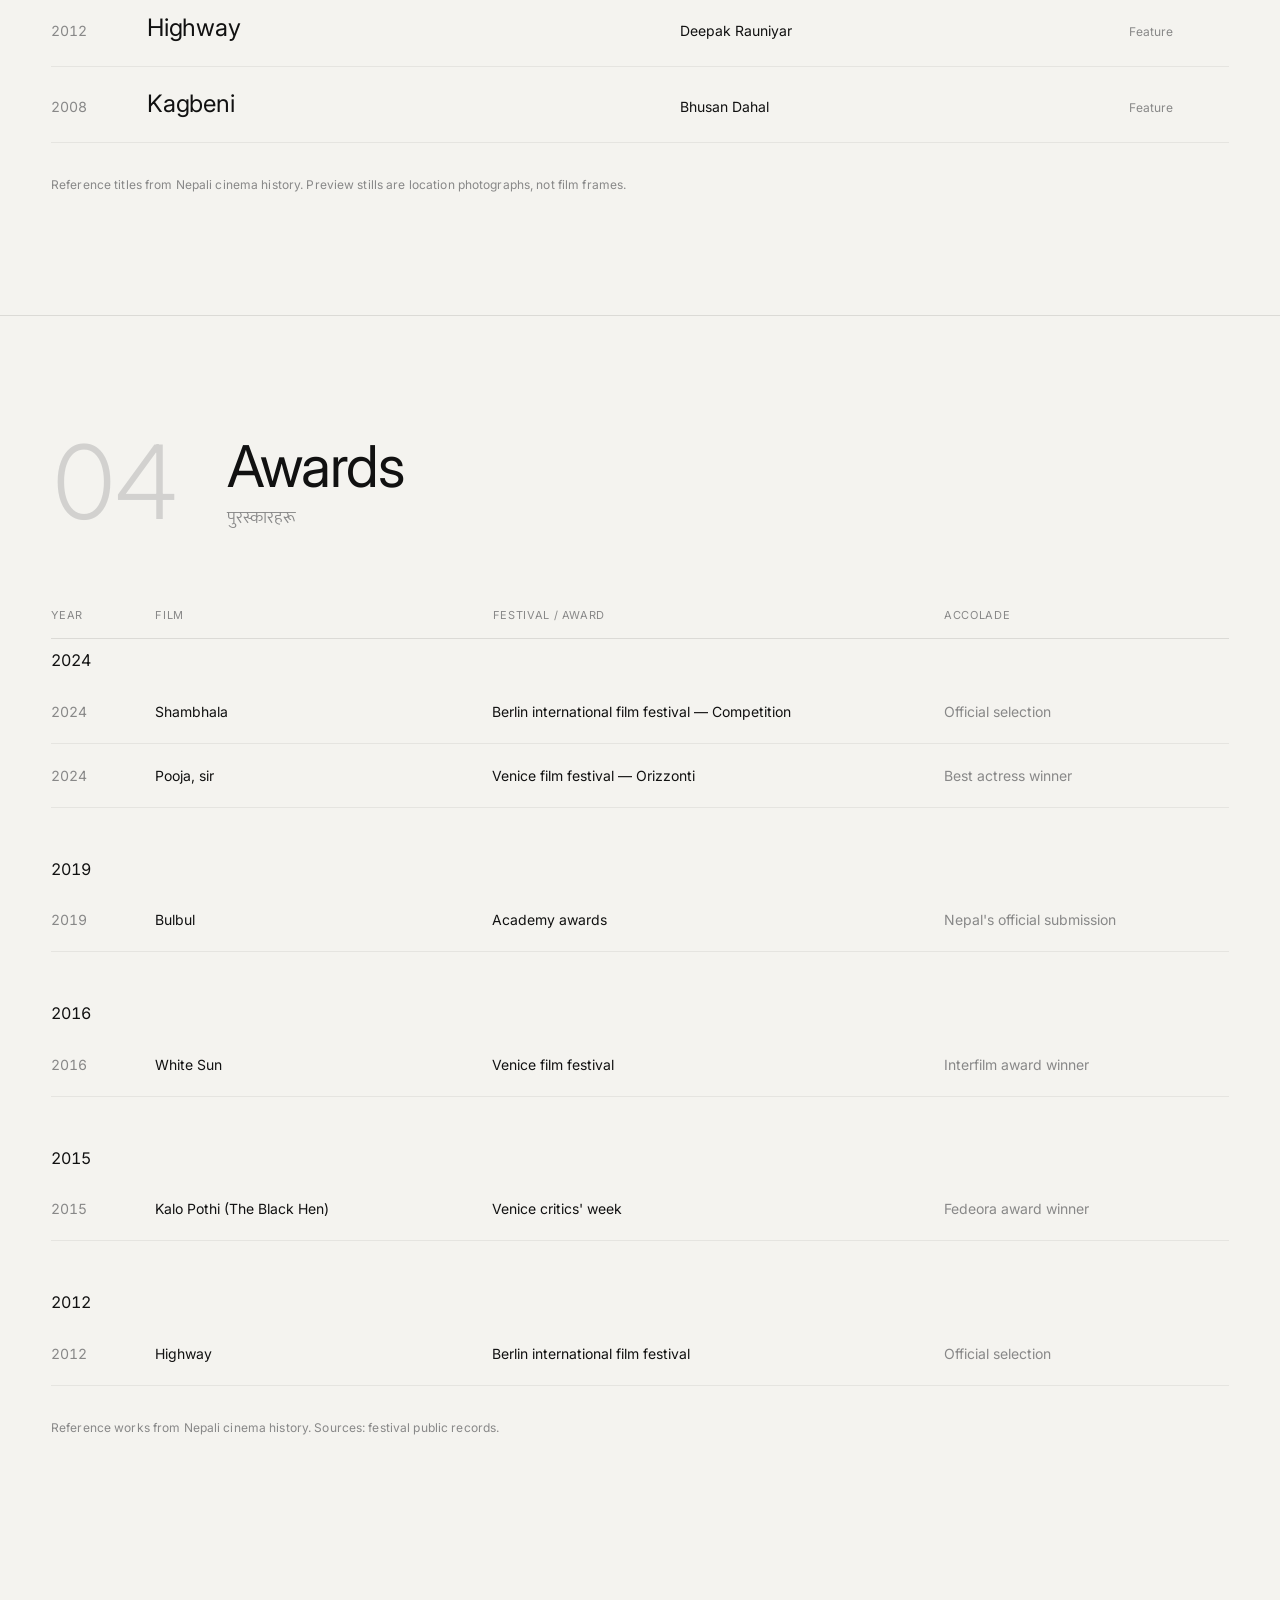
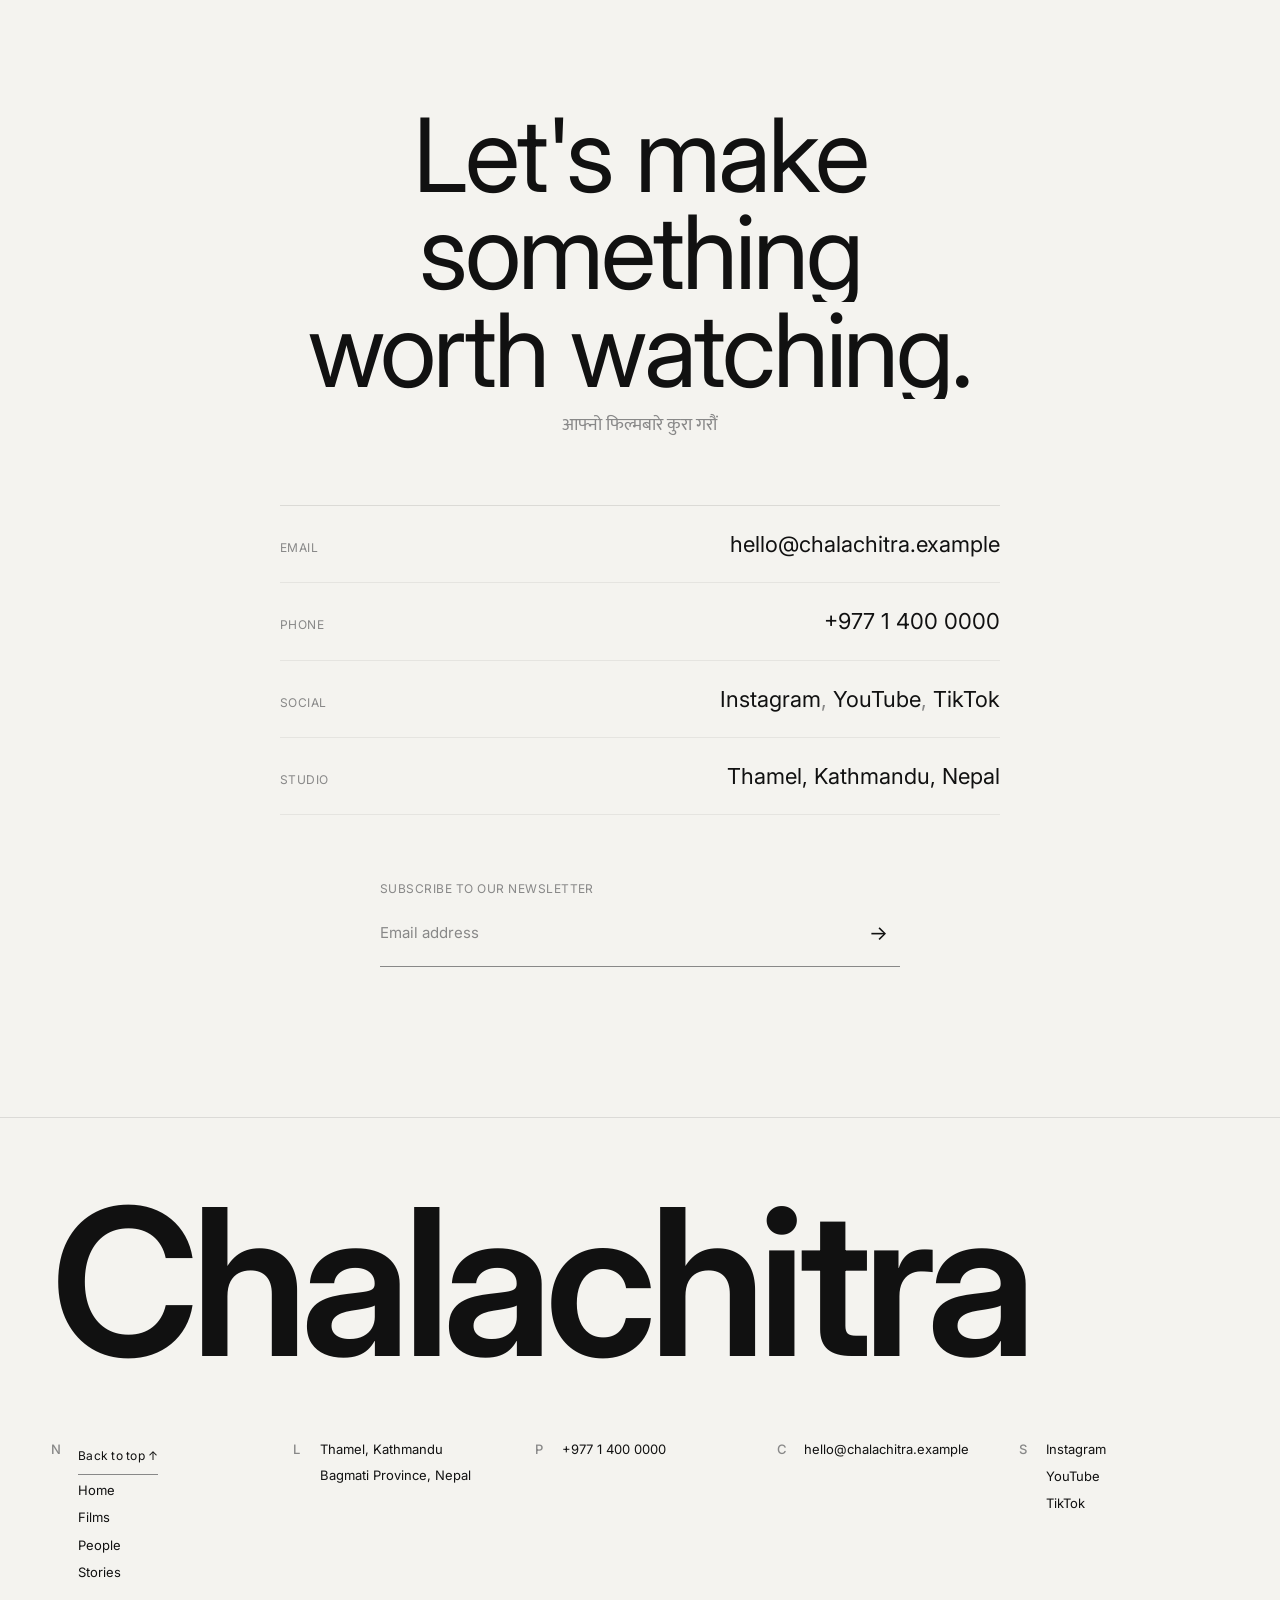
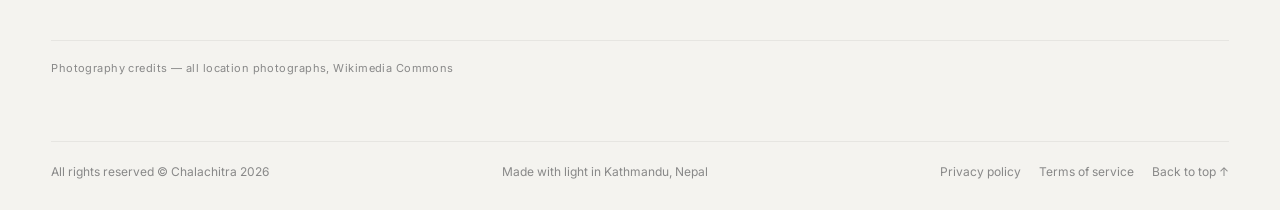
==== commit 7704c730: "Complete editorial redesign: premium typography, editorial film index, refined animations, dark cine" ====
--- a/index.html
+++ b/index.html
@@ -3,41 +3,49 @@
 <head>
   <meta charset="utf-8">
   <meta name="viewport" content="width=device-width, initial-scale=1">
-  <title>Chalachitra — Kathmandu-based film production house</title>
-  <meta name="description" content="Chalachitra is a Kathmandu-based film production house. Features and documentaries rooted in Nepali culture, landscape and lived experience.">
-  <meta name="theme-color" content="#FFFFFF">
+  <title>Chalachitra — Nepali cinema, documented differently</title>
+  <meta name="description" content="Chalachitra is a contemporary Nepali cinema and visual-culture platform. Features, documentaries, and the people who make them.">
+  <meta name="theme-color" content="#F4F3EF">
   <meta property="og:type" content="website">
-  <meta property="og:title" content="Chalachitra — Kathmandu-based film production house">
-  <meta property="og:description" content="A boutique Nepali film production house. Features and documentaries rooted in culture, landscape and lived experience.">
+  <meta property="og:title" content="Chalachitra — Nepali cinema, documented differently">
+  <meta property="og:description" content="A contemporary Nepali cinema and visual-culture platform.">
   <meta property="og:image" content="https://commons.wikimedia.org/wiki/Special:FilePath/Snowy_Annapurna_Range_-_panorama.jpg?width=1200">
   <meta name="twitter:card" content="summary_large_image">
-  <meta name="twitter:title" content="Chalachitra — Kathmandu-based film production house">
-  <meta name="twitter:description" content="A boutique Nepali film production house. Features and documentaries rooted in culture, landscape and lived experience.">
   <script type="application/ld+json">
-  {"@context":"https://schema.org","@type":"Organization","name":"Chalachitra","description":"Kathmandu-based film production house. Features and documentaries.","address":{"@type":"PostalAddress","addressLocality":"Kathmandu","addressCountry":"NP"}}
+  {"@context":"https://schema.org","@type":"Organization","name":"Chalachitra","description":"Contemporary Nepali cinema and visual-culture platform.","address":{"@type":"PostalAddress","addressLocality":"Kathmandu","addressCountry":"NP"}}
   </script>
   <link rel="preconnect" href="https://fonts.googleapis.com">
   <link rel="preconnect" href="https://fonts.gstatic.com" crossorigin>
-  <link href="https://fonts.googleapis.com/css2?family=Inter:wght@300;400;700&family=Mukta:wght@300;400&display=swap" rel="stylesheet">
+  <link href="https://fonts.googleapis.com/css2?family=Inter:wght@300;400;500;600&family=Mukta:wght@300;400&display=swap" rel="stylesheet">
   <link rel="stylesheet" href="style.css">
 </head>
 <body>
 
+  <!-- Cursor -->
+  <div id="cursor" aria-hidden="true"><span class="dot"><span class="lbl" id="cursor-label"></span></span></div>
+  <div id="film-preview" aria-hidden="true"><img width="600" height="450" alt=""></div>
+
   <!-- Loader -->
   <div id="loader" role="status" aria-label="Loading">
-    <div class="count" id="load-count">0%</div>
-    <div class="bar" aria-hidden="true"><span id="load-bar"></span></div>
+    <div class="loader-inner">
+      <div class="loader-brand">Chalachitra</div>
+      <div class="loader-sub">Nepali Cinema · <span lang="ne">कथा, दृश्य, भावना</span></div>
+      <div class="count" id="load-count">0</div>
+    </div>
   </div>
 
   <!-- Header -->
   <header id="site-header">
-    <a class="wordmark" href="#home" aria-label="Chalachitra home">Chalachitra</a>
+    <a class="wordmark" href="#home" aria-label="Chalachitra home">CHALCHITRA</a>
     <nav class="nav-center" aria-label="Primary">
-      <a href="#films">Films</a><span class="sep">,</span><a href="#team">Team</a><span class="sep">,</span><a href="#awards">Awards</a><span class="sep">,</span><a href="#press">Press</a>
+      <a href="#films">Films</a>
+      <a href="#people">People</a>
+      <a href="#stories">Stories</a>
+      <a href="#archive">Archive</a>
     </nav>
     <div class="nav-right">
-      <span class="loc-tag">: Kathmandu, NP</span>
-      <span id="clock" aria-label="Current time in Kathmandu">--:-- Kathmandu, NP</span>
+      <span class="loc-tag">Kathmandu, NP</span>
+      <span id="clock" aria-label="Current time in Kathmandu">--:--</span>
       <a class="contact-link" href="#contact">Contact</a>
       <button id="menu-btn" aria-expanded="false" aria-controls="menu-overlay">Menu</button>
     </div>
@@ -52,9 +60,9 @@
     <nav class="menu-links" aria-label="Menu">
       <a href="#home"><span class="idx">01</span>Home</a>
       <a href="#films"><span class="idx">02</span>Films</a>
-      <a href="#team"><span class="idx">03</span>Team</a>
-      <a href="#awards"><span class="idx">04</span>Awards</a>
-      <a href="#press"><span class="idx">05</span>Press</a>
+      <a href="#people"><span class="idx">03</span>People</a>
+      <a href="#stories"><span class="idx">04</span>Stories</a>
+      <a href="#archive"><span class="idx">05</span>Archive</a>
       <a href="#contact"><span class="idx">06</span>Contact</a>
     </nav>
     <div class="menu-foot">
@@ -68,224 +76,349 @@
   </div>
 
   <main id="main">
+
     <!-- Hero -->
     <section id="home" aria-labelledby="hero-h">
-      <p class="kicker" data-reveal-hero>Film production studio</p>
-      <p class="kicker" data-reveal-hero>Features &amp; documentaries</p>
-      <p class="kicker" data-reveal-hero>Kathmandu, Nepal</p>
+      <div class="hero-meta" data-reveal-hero>
+        <span>Chalachitra</span>
+        <span>Nepali Cinema / Visual Culture</span>
+        <span>2026</span>
+      </div>
       <h1 class="hero-statement" id="hero-h">
-        <span class="line"><span data-reveal-hero>Chalachitra is a</span></span>
-        <span class="line"><span data-reveal-hero>Kathmandu-based</span></span>
-        <span class="line"><span data-reveal-hero>film production house.</span></span>
+        <span class="line"><span data-reveal-hero>Nepali</span></span>
+        <span class="line"><span data-reveal-hero>cinema</span></span>
+        <span class="line"><span data-reveal-hero>in motion.</span></span>
       </h1>
-      <div class="hero-media" data-reveal-hero>
-        <video src="https://cdn.pixabay.com/video/2025/02/16/258656_large.mp4" autoplay loop muted playsinline></video>
-      </div>
-      <div class="scroll-cue" data-reveal-hero><span class="track" aria-hidden="true"></span><span>[Scroll down]</span></div>
-    </section>
-
-    <!-- Intro -->
+      <div class="hero-bottom" data-reveal-hero>
+        <div class="hero-copy">
+          <p>A contemporary platform for Nepali film and visual culture — documenting stories from Kathmandu to the Himalayan frontier.</p>
+        </div>
+        <div class="hero-aside">
+          <div class="hero-stat"><span class="hl">Features &amp; documentaries</span><span class="hl-sub">Rooted in culture, landscape, lived experience</span></div>
+        </div>
+      </div>
+      <figure class="hero-media" data-reveal-hero>
+        <img src="https://commons.wikimedia.org/wiki/Special:FilePath/Snowy_Annapurna_Range_-_panorama.jpg?width=2400" width="2400" height="917" alt="Panoramic view of the snow-covered Annapurna range, Nepal" fetchpriority="high" loading="eager">
+        <figcaption><span>Annapurna range — location country</span><span>Photograph: Ali Sabbagh, CC0</span></figcaption>
+      </figure>
+      <div class="scroll-cue" data-reveal-hero><span class="track" aria-hidden="true"></span><span>[Scroll]</span></div>
+    </section>
+
+    <!-- Editorial Statement -->
     <section class="block" id="about" aria-labelledby="about-h">
-      <div class="watermark" aria-hidden="true">0</div>
-      <p class="studio-statement" data-reveal>
+      <p class="editorial-statement" data-reveal>
         <span class="line"><span>We make films</span></span>
         <span class="line"><span>that pay attention</span></span>
         <span class="line"><span>to place, people,</span></span>
         <span class="line"><span>memory and time.</span></span>
       </p>
-      <div class="intro-grid">
-        <div class="lede" data-reveal>
-          <h2 id="about-h" style="font-weight:400;font-size:clamp(28px,3.6vw,48px);line-height:1.15;letter-spacing:-.02em;color:var(--black)">A boutique studio for Nepali stories.</h2>
-          <p class="ne" lang="ne" style="font-family:var(--ne);color:var(--grey);margin-top:10px">नेपाली कथा, हाम्रो दृष्टि</p>
-          <div style="margin-top:28px">
+      <div class="about-grid">
+        <div class="about-col" data-reveal>
+          <h2 id="about-h" class="about-heading">A boutique studio for Nepali stories.</h2>
+          <p class="ne" lang="ne">नेपाली कथा, हाम्रो दृष्टि</p>
+          <div class="about-body">
             <p>We are a small, hands-on team. We develop scripts slowly, shoot on location, and stay with each film from first draft to final grade.</p>
-            <p>Our stories are rooted in Nepali culture, landscape, and lived experience — village courtyards and Kathmandu rooftops, migration and return, ritual and everyday work. We treat every film as a single work with a singular vision.</p>
-            <p class="meta-grey" style="font-size:14px;margin-top:24px">Kathmandu, Nepal — features, documentaries, shorts.</p>
-          </div>
-        </div>
-        <figure class="portrait" data-reveal>
-          <div class="ph"><img id="intro-img" src="https://commons.wikimedia.org/wiki/Special:FilePath/Kagbeni_Mustang-WLV-0775.jpg?width=900" width="900" height="1350" alt="Narrow stone-walled alley in Kagbeni village, Mustang, Nepal" loading="lazy"></div>
-          <blockquote>Each film reflects the vision of our storytellers, turning ideas into moving pictures with meaning.</blockquote>
+            <p>Our stories are rooted in Nepali culture, landscape, and lived experience — village courtyards and Kathmandu rooftops, migration and return, ritual and everyday work.</p>
+          </div>
+        </div>
+        <figure class="about-image" data-reveal>
+          <div class="img-reveal"><img src="https://commons.wikimedia.org/wiki/Special:FilePath/Kagbeni_Mustang-WLV-0775.jpg?width=900" width="900" height="1350" alt="Narrow stone-walled alley in Kagbeni village, Mustang, Nepal" loading="lazy"></div>
+          <figcaption><span>Kagbeni — Mustang, Nepal</span><span>3 : 4</span></figcaption>
         </figure>
       </div>
-    </section>
-
-    <!-- Films -->
+      <div class="about-index" data-reveal>
+        <div class="ai-row"><span>What we document</span><span>Features, documentaries and the people who make them.</span></div>
+        <div class="ai-row"><span>What we publish</span><span>Festival records, press notes and location references.</span></div>
+        <div class="ai-row"><span>Who we work with</span><span>Directors, actors and craftspeople across Nepal.</span></div>
+        <div class="ai-row"><span>Why the archive exists</span><span>So Nepali cinema is remembered as culture, not just content.</span></div>
+      </div>
+    </section>
+
+    <!-- Films — Editorial Index -->
     <section class="block" id="films" aria-labelledby="films-h">
-      <div class="watermark" aria-hidden="true">F</div>
-      <div class="shead">
-        <div class="snum" data-number>00</div>
-        <div class="vlabel" aria-hidden="true"><span>S</span><span>E</span><span>L</span><span>E</span><span>C</span><span>T</span><span>E</span><span>D</span></div>
-        <div class="stitle-block">
+      <div class="section-header">
+        <div class="section-num">00</div>
+        <div class="section-title">
           <h2 id="films-h" data-reveal>Selected works</h2>
           <p class="ne" lang="ne" data-reveal>छानिएका फिल्महरू</p>
-          <div class="rule"></div>
-        </div>
-      </div>
-
-      <article class="film film-row" data-reveal>
-        <div class="film-media"><iframe src="https://www.youtube.com/embed/aMYzHFtg8FE" title="Kagbeni trailer" allow="accelerometer; autoplay; clipboard-write; encrypted-media; gyroscope; picture-in-picture" allowfullscreen loading="lazy"></iframe></div>
-        <div class="film-info">
-          <h3>Kagbeni</h3><p class="year">2008 — Drama / Thriller</p>
-          <dl><dt>Director</dt><dd>Bhusan Dahal</dd><dt>Country</dt><dd>Nepal</dd><dt>Language</dt><dd>Nepali</dd><dt>Runtime</dt><dd>Information not publicly verified</dd></dl>
-          <p class="desc">A Mustang-set reworking of a classic tale of friendship, jealousy, and return. Shot on location in Kagbeni.</p>
-          <p class="verify">Source: public record · Last verified: September 2026 · Status: featuring as reference work.</p>
-          <a class="view-link" href="#contact">View film <span class="arr">→</span></a>
-        </div>
-      </article>
-
-      <article class="film film-row flip" data-reveal>
-        <div class="film-media"><iframe src="https://www.youtube.com/embed/oRjjJ5LkGPY" title="Loot trailer" allow="accelerometer; autoplay; clipboard-write; encrypted-media; gyroscope; picture-in-picture" allowfullscreen loading="lazy"></iframe></div>
-        <div class="film-info">
-          <h3>Loot</h3><p class="year">2012 — Crime / Drama</p>
-          <dl><dt>Director</dt><dd>Nischal Basnet</dd><dt>Country</dt><dd>Nepal</dd><dt>Language</dt><dd>Nepali</dd><dt>Runtime</dt><dd>Information not publicly verified</dd></dl>
-          <p class="desc">An ensemble crime story set in Kathmandu that marked a generational shift in urban Nepali filmmaking.</p>
-          <p class="verify">Source: public record · Last verified: September 2026 · Status: featuring as reference work.</p>
-          <a class="view-link" href="#contact">View film <span class="arr">→</span></a>
-        </div>
-      </article>
-
-      <article class="film film-row full" data-reveal>
-        <div class="film-media"><iframe src="https://www.youtube.com/embed/3ZmAKH60Y0g" title="White Sun trailer" allow="accelerometer; autoplay; clipboard-write; encrypted-media; gyroscope; picture-in-picture" allowfullscreen loading="lazy"></iframe></div>
-        <div class="film-info">
-          <h3>White sun</h3><p class="year">2016 — Drama</p>
-          <dl><dt>Director</dt><dd>Deepak Rauniyar</dd><dt>Country</dt><dd>Nepal</dd><dt>Language</dt><dd>Nepali</dd><dt>Runtime</dt><dd>Information not publicly verified</dd></dl>
-          <p class="desc">Two brothers carry their father home through the hills, confronting war, caste, and custom along the way.</p>
-          <p class="verify">Source: public record · Last verified: September 2026 · Status: featuring as reference work.</p>
-          <a class="view-link" href="#contact">View film <span class="arr">→</span></a>
-        </div>
-      </article>
-
-      <div class="findex" data-reveal>
-        <p class="findex-label">Index — features</p>
-        <div class="frow" data-img="https://commons.wikimedia.org/wiki/Special:FilePath/Panorama_from_poonhill-2019-BJ.jpg?width=600"><span class="y">2024</span><span class="t">Shambhala</span><span class="d">Min Bahadur Bham</span><span class="f">Feature</span></div>
-        <div class="frow" data-img="https://commons.wikimedia.org/wiki/Special:FilePath/Thamel,_Kathmandu_07.jpg?width=600"><span class="y">2024</span><span class="t">Pooja, sir</span><span class="d">Deepak Rauniyar</span><span class="f">Feature</span></div>
-        <div class="frow" data-img="https://commons.wikimedia.org/wiki/Special:FilePath/Boudha_Stupa_2018_04.jpg?width=600"><span class="y">2019</span><span class="t">Bulbul</span><span class="d">Binod Paudel</span><span class="f">Feature</span></div>
-        <div class="frow" data-img="https://commons.wikimedia.org/wiki/Special:FilePath/Kagbeni,_Paddies_2,_Mustang,_Nepal.jpg?width=600"><span class="y">2016</span><span class="t">White sun</span><span class="d">Deepak Rauniyar</span><span class="f">Feature</span></div>
-        <div class="frow" data-img="https://commons.wikimedia.org/wiki/Special:FilePath/Kagbeni_Mustang-WLV-0756.jpg?width=600"><span class="y">2015</span><span class="t">Kalo pothi</span><span class="d">Min Bahadur Bham</span><span class="f">Feature</span></div>
-        <div class="frow" data-img="https://commons.wikimedia.org/wiki/Special:FilePath/Al_Madina_(Halal_Foods_Restaurant)Thamel,Kathmandu,Nepal.jpg?width=600"><span class="y">2012</span><span class="t">Loot</span><span class="d">Nischal Basnet</span><span class="f">Feature</span></div>
-        <div class="frow" data-img="https://commons.wikimedia.org/wiki/Special:FilePath/Annapurna_Conservation_Area_Mustang.jpg?width=600"><span class="y">2012</span><span class="t">Highway</span><span class="d">Deepak Rauniyar</span><span class="f">Feature</span></div>
-        <div class="frow" data-img="https://commons.wikimedia.org/wiki/Special:FilePath/Kagbeni_Mustang-WLV-0741.jpg?width=600"><span class="y">2008</span><span class="t">Kagbeni</span><span class="d">Bhusan Dahal</span><span class="f">Feature</span></div>
-        <p class="findex-note">Reference titles from Nepali cinema history. Preview stills are location photographs, not film frames. Runtimes and full credits: details coming soon.</p>
-      </div>
-    </section>
-
-    <!-- Team -->
-    <section class="block" id="team" aria-labelledby="team-h">
-      <div class="watermark" aria-hidden="true">0</div>
-      <div class="shead">
-        <div class="snum" data-number>1</div>
-        <div class="vlabel" aria-hidden="true"><span>M</span><span>E</span><span>E</span><span>T</span><span>&nbsp;</span><span>T</span><span>H</span><span>E</span><span>&nbsp;</span><span>T</span><span>E</span><span>A</span><span>M</span></div>
-        <div class="stitle-block">
-          <h2 id="team-h" data-reveal>Our people</h2>
+        </div>
+      </div>
+      <div class="film-list">
+        <article class="film-row" data-reveal data-img="https://commons.wikimedia.org/wiki/Special:FilePath/Kagbeni_Mustang-WLV-0741.jpg?width=800">
+          <span class="film-idx">01</span>
+          <div class="film-main">
+            <h3 class="film-title">Kagbeni</h3>
+            <div class="film-meta-row">
+              <span class="film-director">Bhusan Dahal</span>
+              <span class="film-year">2008</span>
+            </div>
+          </div>
+          <div class="film-tags"><span>Drama / Thriller</span><span>Nepal</span></div>
+          <span class="film-arrow">→</span>
+        </article>
+        <article class="film-row" data-reveal data-img="https://commons.wikimedia.org/wiki/Special:FilePath/Al_Madina_(Halal_Foods_Restaurant)Thamel,Kathmandu,Nepal.jpg?width=800">
+          <span class="film-idx">02</span>
+          <div class="film-main">
+            <h3 class="film-title">Loot</h3>
+            <div class="film-meta-row">
+              <span class="film-director">Nischal Basnet</span>
+              <span class="film-year">2012</span>
+            </div>
+          </div>
+          <div class="film-tags"><span>Crime / Drama</span><span>Nepal</span></div>
+          <span class="film-arrow">→</span>
+        </article>
+        <article class="film-row" data-reveal data-img="https://commons.wikimedia.org/wiki/Special:FilePath/Kagbeni,_Paddies_2,_Mustang,_Nepal.jpg?width=800">
+          <span class="film-idx">03</span>
+          <div class="film-main">
+            <h3 class="film-title">White Sun</h3>
+            <div class="film-meta-row">
+              <span class="film-director">Deepak Rauniyar</span>
+              <span class="film-year">2016</span>
+            </div>
+          </div>
+          <div class="film-tags"><span>Drama</span><span>Nepal</span></div>
+          <span class="film-arrow">→</span>
+        </article>
+        <article class="film-row" data-reveal data-img="https://commons.wikimedia.org/wiki/Special:FilePath/Kagbeni_Mustang-WLV-0756.jpg?width=800">
+          <span class="film-idx">04</span>
+          <div class="film-main">
+            <h3 class="film-title">Kalo Pothi</h3>
+            <div class="film-meta-row">
+              <span class="film-director">Min Bahadur Bham</span>
+              <span class="film-year">2015</span>
+            </div>
+          </div>
+          <div class="film-tags"><span>Drama</span><span>Nepal</span></div>
+          <span class="film-arrow">→</span>
+        </article>
+        <article class="film-row" data-reveal data-img="https://commons.wikimedia.org/wiki/Special:FilePath/Annapurna_Conservation_Area_Mustang.jpg?width=800">
+          <span class="film-idx">05</span>
+          <div class="film-main">
+            <h3 class="film-title">Highway</h3>
+            <div class="film-meta-row">
+              <span class="film-director">Deepak Rauniyar</span>
+              <span class="film-year">2012</span>
+            </div>
+          </div>
+          <div class="film-tags"><span>Drama</span><span>Nepal</span></div>
+          <span class="film-arrow">→</span>
+        </article>
+        <article class="film-row" data-reveal data-img="https://commons.wikimedia.org/wiki/Special:FilePath/Panorama_from_poonhill-2019-BJ.jpg?width=800">
+          <span class="film-idx">06</span>
+          <div class="film-main">
+            <h3 class="film-title">Shambhala</h3>
+            <div class="film-meta-row">
+              <span class="film-director">Min Bahadur Bham</span>
+              <span class="film-year">2024</span>
+            </div>
+          </div>
+          <div class="film-tags"><span>Drama</span><span>Nepal</span></div>
+          <span class="film-arrow">→</span>
+        </article>
+        <article class="film-row" data-reveal data-img="https://commons.wikimedia.org/wiki/Special:FilePath/Thamel,_Kathmandu_07.jpg?width=800">
+          <span class="film-idx">07</span>
+          <div class="film-main">
+            <h3 class="film-title">Pooja, sir</h3>
+            <div class="film-meta-row">
+              <span class="film-director">Deepak Rauniyar</span>
+              <span class="film-year">2024</span>
+            </div>
+          </div>
+          <div class="film-tags"><span>Drama</span><span>Nepal</span></div>
+          <span class="film-arrow">→</span>
+        </article>
+        <article class="film-row" data-reveal data-img="https://commons.wikimedia.org/wiki/Special:FilePath/Boudha_Stupa_2018_04.jpg?width=800">
+          <span class="film-idx">08</span>
+          <div class="film-main">
+            <h3 class="film-title">Bulbul</h3>
+            <div class="film-meta-row">
+              <span class="film-director">Binod Paudel</span>
+              <span class="film-year">2019</span>
+            </div>
+          </div>
+          <div class="film-tags"><span>Drama</span><span>Nepal</span></div>
+          <span class="film-arrow">→</span>
+        </article>
+      </div>
+      <p class="table-note" data-reveal>Reference titles from Nepali cinema history. Runtimes and full credits: details coming soon.</p>
+    </section>
+
+    <!-- Cinematic Scene — Scroll-Driven Frame -->
+    <section class="scene scene-dark" id="scene" aria-label="Cinematic interlude">
+      <div class="scene-pin">
+        <p class="scene-kicker" data-scene-fade>Interlude — Nepal</p>
+        <figure class="scene-frame">
+          <img src="https://commons.wikimedia.org/wiki/Special:FilePath/Panorama_from_poonhill-2019-BJ.jpg?width=2000" width="2000" height="645" alt="Panoramic Himalayan view from Poon Hill at dawn, Nepal" loading="lazy">
+        </figure>
+        <p class="scene-line" data-scene-fade>Cinema that remembers the mountains.</p>
+        <p class="scene-credit" data-scene-fade>Photograph: Bijay Chaurasia, CC BY-SA 4.0</p>
+      </div>
+    </section>
+
+    <!-- People -->
+    <section class="block" id="people" aria-labelledby="people-h">
+      <div class="section-header">
+        <div class="section-num">01</div>
+        <div class="section-title">
+          <h2 id="people-h" data-reveal>People</h2>
           <p class="ne" lang="ne" data-reveal>हाम्रो टोली</p>
-          <div class="rule"></div>
-        </div>
-      </div>
-      <div class="team-grid">
-        <div class="person" data-reveal><span class="pidx">01</span><p class="name">Nischal Basnet</p><p class="role">[Director]</p></div>
-        <div class="person" data-reveal><span class="pidx">02</span><p class="name">Deepak Rauniyar</p><p class="role">[Director]</p></div>
-        <div class="person" data-reveal><span class="pidx">03</span><p class="name">Min Bahadur Bham</p><p class="role">[Director]</p></div>
-        <div class="person" data-reveal><span class="pidx">04</span><p class="name">Bipin Karki</p><p class="role">[Actor]</p></div>
-        <div class="person" data-reveal><span class="pidx">05</span><p class="name">Dayahang Rai</p><p class="role">[Actor]</p></div>
-        <div class="person" data-reveal><span class="pidx">06</span><p class="name">Miruna Magar</p><p class="role">[Actor]</p></div>
-        <div class="person" data-reveal><span class="pidx">07</span><p class="name">Pooja Gurung</p><p class="role">[Producer]</p></div>
-        <div class="person" data-reveal><span class="pidx">08</span><p class="name">Aashish Thakuri</p><p class="role">[Cinematographer]</p></div>
-        <div class="person" data-reveal><span class="pidx">09</span><p class="name">Sushma Khadka</p><p class="role">[Editor]</p></div>
-        <div class="person" data-reveal><span class="pidx">10</span><p class="name">Rohan Shakya</p><p class="role">[Composer]</p></div>
-        <div class="person" data-reveal><span class="pidx">11</span><p class="name">Anish Tamang</p><p class="role">[Sound designer]</p></div>
-        <div class="person" data-reveal><span class="pidx">12</span><p class="name">Kabita Nepali</p><p class="role">[Production designer]</p></div>
-        <div class="person" data-reveal><span class="pidx">13</span><p class="name">Sagun Shrestha</p><p class="role">[Screenwriter]</p></div>
-        <div class="person" data-reveal><span class="pidx">14</span><p class="name">Bibek Lama</p><p class="role">[VFX artist]</p></div>
-        <div class="person" data-reveal><span class="pidx">15</span><p class="name">You, perhaps</p><p class="role">[Collaborator]</p></div>
-      </div>
-      <p class="team-note" data-reveal>Illustrative ensemble. Named portraits are public-record photographs shown for identification only and do not imply studio employment. Other preview stills are location photographs. Full credits per film on request.</p>
-    </section>
-
-    <!-- Values -->
-    <section class="block" id="values" aria-labelledby="values-h">
-      <div class="watermark" aria-hidden="true">0</div>
-      <div class="shead">
-        <div class="snum" data-number>2</div>
-        <div class="vlabel" aria-hidden="true"><span>O</span><span>U</span><span>R</span><span>&nbsp;</span><span>V</span><span>A</span><span>L</span><span>U</span><span>E</span><span>S</span></div>
-        <div class="stitle-block">
-          <h2 id="values-h" data-reveal>Our values</h2>
-          <p class="ne" lang="ne" data-reveal>हाम्रा मूल्यहरू</p>
-          <div class="rule"></div>
-        </div>
-      </div>
-      <p class="values-text lede" data-reveal>We hold to the <strong>authenticity of Nepali stories</strong>, to hands-on craft from script to screen, and to audience-first storytelling — films made with care, for the people they belong to.</p>
-    </section>
-
-    <!-- Vision -->
-    <section class="block" id="vision" aria-labelledby="vision-h">
-      <div class="watermark" aria-hidden="true">0</div>
-      <div class="shead">
-        <div class="snum" data-number>3</div>
-        <div class="vlabel" aria-hidden="true"><span>O</span><span>U</span><span>R</span><span>&nbsp;</span><span>V</span><span>I</span><span>S</span><span>I</span><span>O</span><span>N</span></div>
-        <div class="stitle-block">
-          <h2 id="vision-h" data-reveal>Our vision</h2>
-          <p class="ne" lang="ne" data-reveal>हाम्रो दृष्टि</p>
-          <div class="rule"></div>
-        </div>
-      </div>
-      <div class="pillars">
-        <div class="pillar" data-reveal><span class="pnum">3.1</span><div><h3>Story integrity</h3><p>Scripts rooted in Nepali context, culture, and lived truth. One film, one singular cinematic vision — never diluted.</p></div><figure><img src="https://commons.wikimedia.org/wiki/Special:FilePath/Kagbeni_Mustang-WLV-0745.jpg?width=800" width="800" height="533" alt="Interior of Kag chode monastery, Kagbeni, Mustang" loading="lazy"><figcaption>Research — Kag chode monastery, Kagbeni</figcaption></figure></div>
-        <div class="pillar" data-reveal><span class="pnum">3.2</span><div><h3>Innovation</h3><p>Technology as a tool, the human touch driving creativity. We invest in research, workshops, and the festival circuit.</p></div><figure><img src="https://commons.wikimedia.org/wiki/Special:FilePath/Kagbeni_Mustang-WLV-0756.jpg?width=800" width="800" height="534" alt="Stone houses above the Jhong Khola valley, Kagbeni" loading="lazy"><figcaption>Craft — on location, Mustang</figcaption></figure></div>
-        <div class="pillar" data-reveal><span class="pnum">3.3</span><div><h3>Enhanced experience</h3><p>The emotional resonance and wellbeing of the audience come first. Cinema that enriches lives, long after the lights come up.</p></div><figure><img src="https://commons.wikimedia.org/wiki/Special:FilePath/1930's_35mm_film_projector..jpg?width=683" width="683" height="1024" alt="Early 35mm professional film projector, museum collection" loading="lazy"><figcaption>Exhibition — 35mm projector study</figcaption></figure></div>
-      </div>
+        </div>
+      </div>
+      <div class="people-list">
+        <div class="person-row" data-reveal data-img="https://commons.wikimedia.org/wiki/Special:FilePath/Boudha_Stupa_2018_04.jpg?width=600">
+          <span class="p-idx">01</span>
+          <span class="p-name">Nischal Basnet</span>
+          <span class="p-role">Director</span>
+        </div>
+        <div class="person-row" data-reveal data-img="https://commons.wikimedia.org/wiki/Special:FilePath/Bhaktapur_Durbar_Square_2018_13.jpg?width=600">
+          <span class="p-idx">02</span>
+          <span class="p-name">Deepak Rauniyar</span>
+          <span class="p-role">Director</span>
+        </div>
+        <div class="person-row" data-reveal data-img="https://commons.wikimedia.org/wiki/Special:FilePath/Nepal_Patan_Durbar_Square_10_(full_res).jpg?width=600">
+          <span class="p-idx">03</span>
+          <span class="p-name">Min Bahadur Bham</span>
+          <span class="p-role">Director</span>
+        </div>
+        <div class="person-row" data-reveal data-img="https://commons.wikimedia.org/wiki/Special:FilePath/Thamel,_Kathmandu_07.jpg?width=600">
+          <span class="p-idx">04</span>
+          <span class="p-name">Dayahang Rai</span>
+          <span class="p-role">Actor</span>
+        </div>
+        <div class="person-row" data-reveal data-img="https://commons.wikimedia.org/wiki/Special:FilePath/Kagbeni_Mustang-WLV-0775.jpg?width=600">
+          <span class="p-idx">05</span>
+          <span class="p-name">Bipin Karki</span>
+          <span class="p-role">Actor</span>
+        </div>
+        <div class="person-row" data-reveal data-img="https://commons.wikimedia.org/wiki/Special:FilePath/Kagbeni_Mustang-WLV-0756.jpg?width=600">
+          <span class="p-idx">06</span>
+          <span class="p-name">Miruna Magar</span>
+          <span class="p-role">Actor</span>
+        </div>
+        <div class="person-row" data-reveal data-img="https://commons.wikimedia.org/wiki/Special:FilePath/Panorama_from_poonhill-2019-BJ.jpg?width=600">
+          <span class="p-idx">07</span>
+          <span class="p-name">Asha Magrati</span>
+          <span class="p-role">Actor / Producer</span>
+        </div>
+        <div class="person-row" data-reveal data-img="https://commons.wikimedia.org/wiki/Special:FilePath/Annapurna_Conservation_Area_Mustang.jpg?width=600">
+          <span class="p-idx">08</span>
+          <span class="p-name">Pooja Gurung</span>
+          <span class="p-role">Producer</span>
+        </div>
+        <div class="person-row" data-reveal data-img="https://commons.wikimedia.org/wiki/Special:FilePath/Boudha_Stupa_2018_04.jpg?width=600">
+          <span class="p-idx">09</span>
+          <span class="p-name">Aashish Thakuri</span>
+          <span class="p-role">Cinematographer</span>
+        </div>
+        <div class="person-row" data-reveal data-img="https://commons.wikimedia.org/wiki/Special:FilePath/Bhaktapur_Durbar_Square_2018_13.jpg?width=600">
+          <span class="p-idx">10</span>
+          <span class="p-name">Sushma Khadka</span>
+          <span class="p-role">Editor</span>
+        </div>
+      </div>
+      <p class="table-note" data-reveal>Illustrative ensemble of collaborators. Full credits per film on request.</p>
+    </section>
+
+    <!-- Stories -->
+    <section class="block" id="stories" aria-labelledby="stories-h">
+      <div class="section-header">
+        <div class="section-num">02</div>
+        <div class="section-title">
+          <h2 id="stories-h" data-reveal>Stories</h2>
+          <p class="ne" lang="ne" data-reveal>कथाहरू</p>
+        </div>
+      </div>
+      <div class="stories-grid">
+        <article class="story-feat" data-reveal>
+          <div class="story-img img-reveal"><img src="https://commons.wikimedia.org/wiki/Special:FilePath/Panorama_from_poonhill-2019-BJ.jpg?width=1400" width="1400" height="451" alt="Panoramic Himalayan view" loading="lazy"></div>
+          <div class="story-body">
+            <p class="story-meta"><span>2024</span><span>Festivals</span></p>
+            <h3><a href="https://www.berlinale.de" target="_blank" rel="noopener">Shambhala enters Berlinale Competition <span class="arr">↗</span></a></h3>
+            <p class="story-dek">The first Nepali feature selected for Competition at the Berlin international film festival.</p>
+          </div>
+        </article>
+        <article class="story-row" data-reveal>
+          <div class="story-body">
+            <p class="story-meta"><span>2024</span><span>Awards</span></p>
+            <h3><a href="https://www.labiennale.org/en/cinema" target="_blank" rel="noopener">Orizzonti Best Actress for Pooja, sir <span class="arr">↗</span></a></h3>
+            <p class="story-dek">Asha Magrati takes the Orizzonti acting prize at the Venice film festival.</p>
+          </div>
+        </article>
+        <article class="story-row" data-reveal>
+          <div class="story-body">
+            <p class="story-meta"><span>2026</span><span>Press</span></p>
+            <h3><a href="https://kathmandupost.com" target="_blank" rel="noopener">A quiet new wave from Kathmandu <span class="arr">↗</span></a></h3>
+            <p class="story-dek">The Kathmandu Post profiles Chalachitra's approach to documenting Nepali cinema.</p>
+          </div>
+        </article>
+        <article class="story-row" data-reveal>
+          <div class="story-body">
+            <p class="story-meta"><span>2015</span><span>Awards</span></p>
+            <h3><a href="https://www.labiennale.org/en/cinema" target="_blank" rel="noopener">Kalo Pothi takes the Fedeora Award <span class="arr">↗</span></a></h3>
+            <p class="story-dek">Best film at Venice Critics' Week for Min Bahadur Bham's debut feature.</p>
+          </div>
+        </article>
+      </div>
+    </section>
+
+    <!-- Archive -->
+    <section class="block" id="archive" aria-labelledby="archive-h">
+      <div class="section-header">
+        <div class="section-num">03</div>
+        <div class="section-title">
+          <h2 id="archive-h" data-reveal>Archive</h2>
+          <p class="ne" lang="ne" data-reveal>अभिलेखागार</p>
+        </div>
+      </div>
+      <div class="filterbar" data-reveal>
+        <label>Year
+          <select id="f-year">
+            <option value="">All</option>
+            <option>2024</option><option>2019</option><option>2016</option>
+            <option>2015</option><option>2012</option><option>2008</option>
+          </select>
+        </label>
+        <label>Director <select id="f-dir"><option value="">All</option></select></label>
+        <span class="f-count" id="f-count" role="status"></span>
+      </div>
+      <div class="archive-list">
+        <div class="a-row" data-reveal data-img="https://commons.wikimedia.org/wiki/Special:FilePath/Panorama_from_poonhill-2019-BJ.jpg?width=600"><span class="a-y">2024</span><span class="a-t">Shambhala</span><span class="a-d">Min Bahadur Bham</span><span class="a-f">Feature</span></div>
+        <div class="a-row" data-reveal data-img="https://commons.wikimedia.org/wiki/Special:FilePath/Thamel,_Kathmandu_07.jpg?width=600"><span class="a-y">2024</span><span class="a-t">Pooja, sir</span><span class="a-d">Deepak Rauniyar</span><span class="a-f">Feature</span></div>
+        <div class="a-row" data-reveal data-img="https://commons.wikimedia.org/wiki/Special:FilePath/Boudha_Stupa_2018_04.jpg?width=600"><span class="a-y">2019</span><span class="a-t">Bulbul</span><span class="a-d">Binod Paudel</span><span class="a-f">Feature</span></div>
+        <div class="a-row" data-reveal data-img="https://commons.wikimedia.org/wiki/Special:FilePath/Kagbeni,_Paddies_2,_Mustang,_Nepal.jpg?width=600"><span class="a-y">2016</span><span class="a-t">White Sun</span><span class="a-d">Deepak Rauniyar</span><span class="a-f">Feature</span></div>
+        <div class="a-row" data-reveal data-img="https://commons.wikimedia.org/wiki/Special:FilePath/Kagbeni_Mustang-WLV-0756.jpg?width=600"><span class="a-y">2015</span><span class="a-t">Kalo Pothi</span><span class="a-d">Min Bahadur Bham</span><span class="a-f">Feature</span></div>
+        <div class="a-row" data-reveal data-img="https://commons.wikimedia.org/wiki/Special:FilePath/Al_Madina_(Halal_Foods_Restaurant)Thamel,Kathmandu,Nepal.jpg?width=600"><span class="a-y">2012</span><span class="a-t">Loot</span><span class="a-d">Nischal Basnet</span><span class="a-f">Feature</span></div>
+        <div class="a-row" data-reveal data-img="https://commons.wikimedia.org/wiki/Special:FilePath/Annapurna_Conservation_Area_Mustang.jpg?width=600"><span class="a-y">2012</span><span class="a-t">Highway</span><span class="a-d">Deepak Rauniyar</span><span class="a-f">Feature</span></div>
+        <div class="a-row" data-reveal data-img="https://commons.wikimedia.org/wiki/Special:FilePath/Kagbeni_Mustang-WLV-0741.jpg?width=600"><span class="a-y">2008</span><span class="a-t">Kagbeni</span><span class="a-d">Bhusan Dahal</span><span class="a-f">Feature</span></div>
+      </div>
+      <p class="table-note" data-reveal>Reference titles from Nepali cinema history. Preview stills are location photographs, not film frames.</p>
     </section>
 
     <!-- Awards -->
     <section class="block" id="awards" aria-labelledby="awards-h">
-      <div class="watermark" aria-hidden="true">0</div>
-      <div class="shead">
-        <div class="snum" data-number>4</div>
-        <div class="vlabel" aria-hidden="true"><span>A</span><span>W</span><span>A</span><span>R</span><span>D</span><span>S</span></div>
-        <div class="stitle-block">
+      <div class="section-header">
+        <div class="section-num">04</div>
+        <div class="section-title">
           <h2 id="awards-h" data-reveal>Awards</h2>
           <p class="ne" lang="ne" data-reveal>पुरस्कारहरू</p>
-          <div class="rule"></div>
-        </div>
-      </div>
-      <div class="thead" aria-hidden="true"><span>Year</span><span>Film</span><span>Festival / Award</span><span>Accolade</span></div>
-      <h3 class="year-group" data-reveal>2024</h3>
-      <div class="trow" data-reveal><span class="y">2024</span><span class="f">Shambhala</span><span class="m">Berlin international film festival — Competition</span><span class="a">Official selection</span><a class="rowlink" href="https://www.berlinale.de" target="_blank" rel="noopener" aria-label="Shambhala at the Berlin international film festival"></a></div>
-      <div class="trow" data-reveal><span class="y">2024</span><span class="f">Pooja, sir</span><span class="m">Venice film festival — Orizzonti</span><span class="a">Best actress winner</span><a class="rowlink" href="https://www.labiennale.org/en/cinema" target="_blank" rel="noopener" aria-label="Pooja, sir at the Venice film festival"></a></div>
-      <h3 class="year-group" data-reveal>2019</h3>
-      <div class="trow" data-reveal><span class="y">2019</span><span class="f">Bulbul</span><span class="m">Academy awards</span><span class="a">Nepal's official submission</span><a class="rowlink" href="https://www.oscars.org" target="_blank" rel="noopener" aria-label="Bulbul at the Academy awards"></a></div>
-      <h3 class="year-group" data-reveal>2016</h3>
-      <div class="trow" data-reveal><span class="y">2016</span><span class="f">White sun</span><span class="m">Venice film festival</span><span class="a">Interfilm award winner</span><a class="rowlink" href="https://www.labiennale.org/en/cinema" target="_blank" rel="noopener" aria-label="White sun at the Venice film festival"></a></div>
-      <h3 class="year-group" data-reveal>2015</h3>
-      <div class="trow" data-reveal><span class="y">2015</span><span class="f">Kalo pothi (The black hen)</span><span class="m">Venice critics' week</span><span class="a">Fedeora award winner</span><a class="rowlink" href="https://www.labiennale.org/en/cinema" target="_blank" rel="noopener" aria-label="Kalo pothi at Venice critics week"></a></div>
-      <h3 class="year-group" data-reveal>2012</h3>
-      <div class="trow" data-reveal><span class="y">2012</span><span class="f">Highway</span><span class="m">Berlin international film festival</span><span class="a">Official selection</span><a class="rowlink" href="https://www.berlinale.de" target="_blank" rel="noopener" aria-label="Highway at the Berlin international film festival"></a></div>
-      <p class="table-note" data-reveal>Reference works from Nepali cinema history. Sources: festival public records. Last verified: September 2026.</p>
-    </section>
-
-    <!-- Press -->
-    <section class="block" id="press" aria-labelledby="press-h">
-      <div class="watermark" aria-hidden="true">0</div>
-      <div class="shead">
-        <div class="snum" data-number>5</div>
-        <div class="vlabel" aria-hidden="true"><span>P</span><span>R</span><span>E</span><span>S</span><span>S</span></div>
-        <div class="stitle-block">
-          <h2 id="press-h" data-reveal>Press</h2>
-          <p class="ne" lang="ne" data-reveal>समाचार</p>
-          <div class="rule"></div>
-        </div>
-      </div>
-      <div class="thead" aria-hidden="true"><span>Year</span><span>Film</span><span>Title</span><span>Publication</span></div>
-      <h3 class="year-group" data-reveal>2026</h3>
-      <div class="trow" data-reveal><span class="y">2026</span><span class="f">Studio notes</span><span class="m">A quiet new wave from Kathmandu</span><span class="a">The Kathmandu Post</span><a class="rowlink" href="https://kathmandupost.com" target="_blank" rel="noopener" aria-label="Studio notes at The Kathmandu Post"></a></div>
-      <div class="trow" data-reveal><span class="y">2026</span><span class="f">Studio notes</span><span class="m">Craft over noise</span><span class="a">Nepali Times</span><a class="rowlink" href="https://www.nepalitimes.com" target="_blank" rel="noopener" aria-label="Studio notes at Nepali Times"></a></div>
-      <h3 class="year-group" data-reveal>2025</h3>
-      <div class="trow" data-reveal><span class="y">2025</span><span class="f">Selected work</span><span class="m">Festival diary</span><span class="a">Setopati</span><a class="rowlink" href="https://www.setopati.com" target="_blank" rel="noopener" aria-label="Festival diary at Setopati"></a></div>
-      <div class="trow" data-reveal><span class="y">2025</span><span class="f">Selected work</span><span class="m">Cinema of place</span><span class="a">Republica</span><a class="rowlink" href="https://myrepublica.nagariknetwork.com" target="_blank" rel="noopener" aria-label="Cinema of place at Republica"></a></div>
-      <h3 class="year-group" data-reveal>2024</h3>
-      <div class="trow" data-reveal><span class="y">2024</span><span class="f">Selected work</span><span class="m">Notes on a premiere</span><span class="a">The Himalayan Times</span><a class="rowlink" href="https://thehimalayantimes.com" target="_blank" rel="noopener" aria-label="Notes on a premiere at The Himalayan Times"></a></div>
-      <div class="trow" data-reveal><span class="y">2024</span><span class="f">Industry</span><span class="m">Details coming soon</span><span class="a">Information not publicly verified</span></div>
-      <p class="table-note" data-reveal>Illustrative press index for the studio. Real festival records live in Awards, above.</p>
+        </div>
+      </div>
+      <div class="awards-table">
+        <div class="a-thead"><span>Year</span><span>Film</span><span>Festival / Award</span><span>Accolade</span></div>
+        <h3 class="year-group" data-reveal>2024</h3>
+        <div class="a-trow" data-reveal><span class="a-ty">2024</span><span class="a-tf">Shambhala</span><span class="a-tm">Berlin international film festival — Competition</span><span class="a-ta">Official selection</span><a class="rowlink" href="https://www.berlinale.de" target="_blank" rel="noopener"></a></div>
+        <div class="a-trow" data-reveal><span class="a-ty">2024</span><span class="a-tf">Pooja, sir</span><span class="a-tm">Venice film festival — Orizzonti</span><span class="a-ta">Best actress winner</span><a class="rowlink" href="https://www.labiennale.org/en/cinema" target="_blank" rel="noopener"></a></div>
+        <h3 class="year-group" data-reveal>2019</h3>
+        <div class="a-trow" data-reveal><span class="a-ty">2019</span><span class="a-tf">Bulbul</span><span class="a-tm">Academy awards</span><span class="a-ta">Nepal's official submission</span><a class="rowlink" href="https://www.oscars.org" target="_blank" rel="noopener"></a></div>
+        <h3 class="year-group" data-reveal>2016</h3>
+        <div class="a-trow" data-reveal><span class="a-ty">2016</span><span class="a-tf">White Sun</span><span class="a-tm">Venice film festival</span><span class="a-ta">Interfilm award winner</span><a class="rowlink" href="https://www.labiennale.org/en/cinema" target="_blank" rel="noopener"></a></div>
+        <h3 class="year-group" data-reveal>2015</h3>
+        <div class="a-trow" data-reveal><span class="a-ty">2015</span><span class="a-tf">Kalo Pothi (The Black Hen)</span><span class="a-tm">Venice critics' week</span><span class="a-ta">Fedeora award winner</span><a class="rowlink" href="https://www.labiennale.org/en/cinema" target="_blank" rel="noopener"></a></div>
+        <h3 class="year-group" data-reveal>2012</h3>
+        <div class="a-trow" data-reveal><span class="a-ty">2012</span><span class="a-tf">Highway</span><span class="a-tm">Berlin international film festival</span><span class="a-ta">Official selection</span><a class="rowlink" href="https://www.berlinale.de" target="_blank" rel="noopener"></a></div>
+        <p class="table-note" data-reveal>Reference works from Nepali cinema history. Sources: festival public records.</p>
+      </div>
     </section>
 
     <!-- Contact -->
@@ -312,17 +445,37 @@
         <p class="ok">Thanks for joining!</p>
       </div>
     </section>
+
   </main>
 
   <!-- Footer -->
   <footer aria-label="Footer">
+    <div class="foot-word" aria-hidden="true"><span>Chalachitra</span></div>
     <div class="fgrid">
-      <div class="fblock"><span class="k">N</span><div class="stack"><button id="to-top">Back to top ↑</button><a href="#home">Home</a><a href="#films">Films</a><a href="#team">Team</a></div></div>
+      <div class="fblock"><span class="k">N</span><div class="stack"><button id="to-top">Back to top ↑</button><a href="#home">Home</a><a href="#films">Films</a><a href="#people">People</a><a href="#stories">Stories</a></div></div>
       <div class="fblock"><span class="k">L</span><div class="stack"><span>Thamel, Kathmandu</span><span>Bagmati Province, Nepal</span></div></div>
       <div class="fblock"><span class="k">P</span><div class="stack"><a href="tel:+97714000000">+977 1 400 0000</a></div></div>
       <div class="fblock"><span class="k">C</span><div class="stack"><a href="mailto:hello@chalachitra.example">hello@chalachitra.example</a></div></div>
       <div class="fblock"><span class="k">S</span><div class="stack"><a href="https://instagram.com" target="_blank" rel="noopener">Instagram</a><a href="https://youtube.com" target="_blank" rel="noopener">YouTube</a><a href="https://tiktok.com" target="_blank" rel="noopener">TikTok</a></div></div>
     </div>
+    <details class="credits">
+      <summary>Photography credits — all location photographs, Wikimedia Commons</summary>
+      <p>
+        <a href="https://commons.wikimedia.org/wiki/File:Snowy_Annapurna_Range_-_panorama.jpg" target="_blank" rel="noopener">Snowy Annapurna panorama</a> — Ali Sabbagh · CC0<br>
+        <a href="https://commons.wikimedia.org/wiki/File:Kagbeni_Mustang-WLV-0775.jpg" target="_blank" rel="noopener">Kagbeni alley</a> — Bijay Chaurasia · CC BY-SA 4.0<br>
+        <a href="https://commons.wikimedia.org/wiki/File:Kagbeni_Mustang-WLV-0741.jpg" target="_blank" rel="noopener">Kagbeni village</a> — Bijay Chaurasia · CC BY-SA 4.0<br>
+        <a href="https://commons.wikimedia.org/wiki/File:Kagbeni_Mustang-WLV-0745.jpg" target="_blank" rel="noopener">Kag chode monastery</a> — Bijay Chaurasia · CC BY-SA 4.0<br>
+        <a href="https://commons.wikimedia.org/wiki/File:Kagbeni_Mustang-WLV-0756.jpg" target="_blank" rel="noopener">Jhong Khola valley</a> — Bijay Chaurasia · CC BY-SA 4.0<br>
+        <a href="https://commons.wikimedia.org/wiki/File:Panorama_from_poonhill-2019-BJ.jpg" target="_blank" rel="noopener">Poon Hill panorama</a> — Bijay Chaurasia · CC BY-SA 4.0<br>
+        <a href="https://commons.wikimedia.org/wiki/File:Bhaktapur_Durbar_Square_2018_13.jpg" target="_blank" rel="noopener">Bhaktapur durbar square</a> — Nabin K. Sapkota · CC BY-SA 4.0<br>
+        <a href="https://commons.wikimedia.org/wiki/File:Al_Madina_(Halal_Foods_Restaurant)Thamel,Kathmandu,Nepal.jpg" target="_blank" rel="noopener">Thamel at night</a> — Saddam Hussain Ansari · CC BY 4.0<br>
+        <a href="https://commons.wikimedia.org/wiki/File:Thamel,_Kathmandu_07.jpg" target="_blank" rel="noopener">Thamel, Kathmandu</a> — Saddam Hussain Ansari · CC BY 4.0<br>
+        <a href="https://commons.wikimedia.org/wiki/File:Kagbeni,_Paddies_2,_Mustang,_Nepal.jpg" target="_blank" rel="noopener">Kagbeni paddies</a> — Vyacheslav Argenberg · CC BY 4.0<br>
+        <a href="https://commons.wikimedia.org/wiki/File:Boudha_Stupa_2018_04.jpg" target="_blank" rel="noopener">Boudha stupa</a> — Nabin K. Sapkota · CC BY-SA 4.0<br>
+        <a href="https://commons.wikimedia.org/wiki/File:Annapurna_Conservation_Area_Mustang.jpg" target="_blank" rel="noopener">Annapurna conservation area</a> — Nabin K. Sapkota · CC BY-SA 4.0<br>
+        <a href="https://commons.wikimedia.org/wiki/File:Nepal_Patan_Durbar_Square_10_(full_res).jpg" target="_blank" rel="noopener">Patan durbar square</a> — Alexander Shafir · CC BY-SA 4.0
+      </p>
+    </details>
     <div class="fbottom">
       <span>All rights reserved &copy; Chalachitra 2026</span>
       <span>Made with light in Kathmandu, Nepal</span>
@@ -333,6 +486,7 @@
   <!-- Scripts -->
   <script src="https://cdnjs.cloudflare.com/ajax/libs/gsap/3.12.5/gsap.min.js"></script>
   <script src="https://cdnjs.cloudflare.com/ajax/libs/gsap/3.12.5/ScrollTrigger.min.js"></script>
+  <script src="https://cdn.jsdelivr.net/npm/lenis@1.1.18/dist/lenis.min.js"></script>
   <script src="main.js"></script>
 </body>
 </html>
--- a/style.css
+++ b/style.css
@@ -1,306 +1,395 @@
 /* ========================================
-   Chalachitra — Main Stylesheet
+   Chalachitra — Editorial Design System
    ======================================== */
 
 /* ---------- variables ---------- */
 :root{
-  --black:#000000;
+  --bg:#F4F3EF;
+  --black:#111111;
   --white:#FFFFFF;
-  --off:#1A1A1A;
   --grey:#888888;
-  --line:rgba(0,0,0,.12);
-  --line-soft:rgba(0,0,0,.08);
-  --page-padding:40px;
-  --grid-gap:32px;
-  --border:1px solid rgba(0,0,0,.12);
-  --text-primary:#1A1A1A;
-  --text-secondary:#444444;
-  --text-muted:#888888;
-  --background:#FFFFFF;
-  --display-size:clamp(64px,8vw,150px);
-  --headline-size:clamp(40px,5vw,90px);
-  --body-size:clamp(16px,2vw,22px);
-  --meta-size:13px;
-  --label-size:11px;
+  --grey-light:#B0B0B0;
+  --line:rgba(0,0,0,.10);
+  --line-soft:rgba(0,0,0,.06);
+  --accent:#C41E1E;
+  --page:clamp(20px,4vw,56px);
   --ease:cubic-bezier(.22,1,.36,1);
-  --font:"Inter","Neue Haas Grotesk","Univers","Helvetica Neue",Arial,sans-serif;
+  --ease-out:cubic-bezier(.16,1,.3,1);
+  --font:"Inter","Helvetica Neue",Arial,sans-serif;
   --ne:"Mukta","Noto Sans Devanagari",sans-serif;
 }
 
-/* ---------- reset & base ---------- */
-*{margin:0;padding:0;box-sizing:border-box;border-radius:0!important}
-html{scroll-behavior:smooth;background:var(--white)}
+/* ---------- reset ---------- */
+*,*::before,*::after{margin:0;padding:0;box-sizing:border-box;border-radius:0!important}
+html{scroll-behavior:smooth;background:var(--bg)}
 body{
-  background:var(--white);color:var(--off);
-  font-family:var(--font);font-weight:300;
-  font-size:clamp(16px,2vw,22px);line-height:1.7;
+  background:var(--bg);color:var(--black);
+  font-family:var(--font);font-weight:400;
+  font-size:clamp(15px,1.2vw,17px);line-height:1.65;
   -webkit-font-smoothing:antialiased;text-rendering:optimizeLegibility;
   overflow-x:hidden;
 }
-::selection{background:var(--black);color:var(--white)}
-html{scrollbar-color:#ccc #fff}
-::-webkit-scrollbar{width:10px;height:10px}
-::-webkit-scrollbar-track{background:#fff}
-::-webkit-scrollbar-thumb{background:#ccc;border:2px solid #fff}
+::selection{background:var(--black);color:var(--bg)}
+html{scrollbar-color:#ccc var(--bg)}
+::-webkit-scrollbar{width:8px;height:8px}
+::-webkit-scrollbar-track{background:var(--bg)}
+::-webkit-scrollbar-thumb{background:#ccc;border:2px solid var(--bg)}
 ::-webkit-scrollbar-thumb:hover{background:#999}
 a{color:inherit;text-decoration:none}
-a:hover{text-decoration:none}
 :focus-visible{outline:2px solid var(--black);outline-offset:3px}
-img{display:block;max-width:100%;filter:grayscale(0.2) contrast(1.02)}
-section{scroll-margin-top:90px;position:relative}
+img{display:block;max-width:100%}
+section{scroll-margin-top:80px;position:relative}
+button{font-family:inherit}
 
 /* ---------- loader ---------- */
-#loader{position:fixed;inset:0;background:var(--white);z-index:9999;
-  display:flex;flex-direction:column;align-items:center;justify-content:center;gap:14px;padding:24px;text-align:center}
-#loader .brand{font-size:18px;font-weight:400;color:var(--black);letter-spacing:-.01em}
-#loader .tag{color:var(--grey);font-size:13px;line-height:1.7}
-#loader .loc{color:var(--grey);font-size:13px}
-#loader .count{font-weight:700;font-size:clamp(72px,12vw,120px);line-height:1;color:var(--black);letter-spacing:-.03em;font-variant-numeric:tabular-nums;margin-top:10px}
-#loader .bar{width:min(320px,60vw);height:1px;background:var(--line)}
-#loader .bar span{display:block;height:100%;width:0;background:var(--black)}
-#loader .sub{color:var(--grey);font-size:14px;font-weight:300;letter-spacing:.02em}
-#loader .sub [lang="ne"]{font-family:var(--ne)}
+#loader{position:fixed;inset:0;background:var(--black);z-index:9999;
+  display:flex;align-items:center;justify-content:center;
+  clip-path:inset(0 0 0 0)}
+.loader-inner{text-align:center;color:var(--bg)}
+.loader-brand{font-size:clamp(24px,3vw,36px);font-weight:400;letter-spacing:-.02em;margin-bottom:12px}
+.loader-sub{font-size:13px;color:var(--grey-light);letter-spacing:.04em;margin-bottom:32px}
+#loader .count{font-weight:300;font-size:clamp(48px,8vw,80px);line-height:1;letter-spacing:-.03em;
+  font-variant-numeric:tabular-nums;opacity:.4}
 #loader.done{pointer-events:none}
 
 /* ---------- header ---------- */
-#site-header{position:fixed;top:0;left:0;right:0;z-index:900;
+#site-header{
+  position:fixed;top:0;left:0;right:0;z-index:900;
   display:grid;grid-template-columns:1fr auto 1fr;align-items:center;gap:24px;
-  padding:22px var(--page-padding);transition:background .4s ease,border-color .4s ease,padding .4s ease;
-  border-bottom:1px solid transparent}
-#site-header.scrolled{background:rgba(255,255,255,.92);-webkit-backdrop-filter:blur(10px);backdrop-filter:blur(10px);border-bottom-color:var(--line-soft);padding-top:14px;padding-bottom:14px}
-.nav-center{font-size:14px;font-weight:400;white-space:nowrap}
-.nav-center a{position:relative;padding:2px 0}
+  padding:18px var(--page);
+  transition:background .4s ease,border-color .4s ease,padding .4s ease;
+  border-bottom:1px solid transparent;
+}
+#site-header.scrolled{
+  background:rgba(244,243,239,.92);
+  -webkit-backdrop-filter:blur(12px);backdrop-filter:blur(12px);
+  border-bottom-color:var(--line-soft);
+  padding-top:12px;padding-bottom:12px;
+}
+.wordmark{
+  font-size:12px;font-weight:500;letter-spacing:.14em;
+  text-transform:uppercase;color:var(--black);white-space:nowrap;
+}
+.nav-center{display:flex;gap:28px;font-size:12px;font-weight:400;white-space:nowrap;justify-content:center}
+.nav-center a{position:relative;padding:2px 0;letter-spacing:.02em}
 .nav-center a::after{content:"";position:absolute;left:0;bottom:0;height:1px;width:100%;background:var(--black);transform:scaleX(0);transform-origin:left;transition:transform .35s var(--ease)}
 .nav-center a:hover::after,.nav-center a:focus-visible::after{transform:scaleX(1)}
-.nav-center .sep{color:var(--grey);margin:0 8px}
-.wordmark{font-size:18px;font-weight:400;color:var(--black);letter-spacing:-.01em;white-space:nowrap}
-.nav-right{display:flex;align-items:center;gap:20px;font-size:14px;font-weight:400;flex-wrap:wrap;justify-content:flex-end}
-.loc-tag{color:var(--grey);font-size:13px;font-weight:300;white-space:nowrap}
-#clock{color:var(--grey);font-weight:300;font-size:13px;white-space:nowrap;font-variant-numeric:tabular-nums;min-width:190px;text-align:right}
-.contact-link{font-weight:400}
-#menu-btn{background:none;border:0;color:var(--black);font:inherit;font-size:14px;font-weight:400;cursor:pointer;padding:6px 2px;position:relative;min-height:44px;min-width:44px}
-#menu-btn::after{content:"";position:absolute;left:2px;right:2px;bottom:4px;height:1px;background:var(--black);transform:scaleX(0);transform-origin:left;transition:transform .35s var(--ease)}
+.nav-right{display:flex;align-items:center;gap:20px;font-size:12px;font-weight:400;flex-wrap:wrap;justify-content:flex-end}
+.loc-tag{color:var(--grey);letter-spacing:.02em;white-space:nowrap}
+#clock{color:var(--grey);font-variant-numeric:tabular-nums;white-space:nowrap;min-width:80px;text-align:right;font-size:12px}
+.contact-link{letter-spacing:.02em}
+#menu-btn{
+  background:none;border:0;color:var(--black);font-size:12px;font-weight:500;
+  letter-spacing:.1em;text-transform:uppercase;cursor:pointer;
+  padding:6px 0;position:relative;min-height:44px;min-width:44px;
+}
+#menu-btn::after{content:"";position:absolute;left:0;right:0;bottom:4px;height:1px;background:var(--black);transform:scaleX(0);transform-origin:left;transition:transform .35s var(--ease)}
 #menu-btn:hover::after{transform:scaleX(1)}
 
 /* ---------- menu overlay ---------- */
-#menu-overlay{position:fixed;inset:0;background:var(--white);z-index:950;
+#menu-overlay{
+  position:fixed;inset:0;background:var(--black);z-index:950;color:var(--bg);
   transform:translateY(-100%);visibility:hidden;
   display:flex;flex-direction:column;justify-content:space-between;
-  padding:24px var(--page-padding) 32px}
+  padding:24px var(--page) 32px;
+}
 #menu-overlay.open{visibility:visible}
 .menu-top{display:flex;justify-content:space-between;align-items:center}
-.menu-top .loc{color:var(--grey);font-size:13px}
-#menu-close{background:none;border:0;color:var(--black);font:inherit;font-size:14px;cursor:pointer;min-height:44px;min-width:44px}
-.menu-links{display:flex;flex-direction:column;gap:6px;margin:24px 0}
-.menu-links a{font-size:clamp(40px,7vw,64px);font-weight:400;line-height:1.12;color:var(--black);letter-spacing:-.02em;position:relative;width:fit-content}
-.menu-links a::after{content:"";position:absolute;left:0;bottom:6px;height:2px;width:100%;background:var(--black);transform:scaleX(0);transform-origin:left;transition:transform .45s var(--ease)}
+.menu-top .loc{color:var(--grey-light);font-size:13px}
+#menu-close{background:none;border:0;color:var(--bg);font:inherit;font-size:13px;cursor:pointer;min-height:44px;min-width:44px;letter-spacing:.1em;text-transform:uppercase;font-weight:500}
+.menu-links{display:flex;flex-direction:column;gap:4px;margin:24px 0}
+.menu-links a{font-size:clamp(40px,7vw,72px);font-weight:400;line-height:1.1;color:var(--bg);letter-spacing:-.025em;position:relative;width:fit-content}
+.menu-links a::after{content:"";position:absolute;left:0;bottom:6px;height:2px;width:100%;background:var(--accent);transform:scaleX(0);transform-origin:left;transition:transform .45s var(--ease)}
 .menu-links a:hover::after,.menu-links a:focus-visible::after{transform:scaleX(1)}
-.menu-links a .idx{font-size:14px;color:var(--grey);vertical-align:super;margin-right:12px;letter-spacing:.06em}
+.menu-links a .idx{font-size:12px;color:var(--grey-light);vertical-align:super;margin-right:16px;letter-spacing:.08em;font-weight:400}
 .menu-foot{display:flex;justify-content:space-between;align-items:flex-end;gap:24px;flex-wrap:wrap}
-.menu-foot .socials{display:flex;gap:18px;color:var(--grey);font-size:14px}
-.menu-foot .socials a:hover{color:var(--black)}
-.menu-foot .cta{font-size:15px;border-bottom:1px solid var(--grey);padding-bottom:4px}
-.menu-foot .cta:hover{border-color:var(--black)}
+.menu-foot .socials{display:flex;gap:18px;color:var(--grey-light);font-size:13px}
+.menu-foot .socials a:hover{color:var(--bg)}
+.menu-foot .cta{font-size:13px;border-bottom:1px solid var(--grey-light);padding-bottom:4px;letter-spacing:.04em}
+.menu-foot .cta:hover{border-color:var(--bg)}
 
 /* ---------- hero ---------- */
-#home{min-height:100vh;min-height:100svh;display:flex;flex-direction:column;justify-content:flex-end;padding:150px var(--page-padding) 48px;position:relative;overflow:hidden}
-#home::before{content:"";position:absolute;inset:0;background:rgba(255,255,255,.55);z-index:1}
-.hero-media{position:absolute;inset:0;z-index:0;border:0;margin:0;padding:0}
-.hero-media video{width:100%;height:100%;object-fit:cover;opacity:.9}
-.hero-media figcaption{display:none}
-#home>*:not(.hero-media){position:relative;z-index:2}
-.kicker{color:var(--grey);font-size:14px;line-height:1.8}
-.kicker + .kicker{margin-top:2px}
-.hero-statement{margin:34px 0 0;font-weight:400;font-size:clamp(48px,8vw,130px);line-height:1.08;letter-spacing:-.025em;color:var(--black)}
+#home{
+  min-height:100vh;min-height:100svh;
+  display:flex;flex-direction:column;justify-content:flex-end;
+  padding:140px var(--page) 40px;position:relative;overflow:hidden;
+}
+.hero-meta{
+  display:flex;gap:32px;font-size:11px;letter-spacing:.1em;text-transform:uppercase;
+  color:var(--grey);margin-bottom:40px;
+}
+.hero-statement{
+  margin:0;font-weight:400;
+  font-size:clamp(52px,10vw,160px);line-height:.95;letter-spacing:-.035em;color:var(--black);
+}
 .hero-statement .line{display:block;overflow:hidden}
 .hero-statement .line > span{display:block}
-.scroll-cue{margin-top:44px;display:flex;align-items:center;gap:14px;color:var(--grey);font-size:14px}
-.scroll-cue .track{width:1px;height:44px;background:var(--line);position:relative;overflow:hidden;display:inline-block}
+.hero-bottom{display:grid;grid-template-columns:1fr 1fr;gap:64px;margin-top:48px;align-items:start}
+.hero-copy p{font-size:clamp(15px,1.2vw,18px);line-height:1.7;max-width:42ch;color:var(--black)}
+.hero-aside{display:flex;flex-direction:column;gap:8px}
+.hero-stat{display:flex;flex-direction:column;gap:4px}
+.hero-stat .hl{font-size:clamp(15px,1.2vw,18px);font-weight:400;color:var(--black)}
+.hero-stat .hl-sub{font-size:13px;color:var(--grey)}
+.hero-media{margin:56px 0 0}
+.hero-media img{width:100%;aspect-ratio:2.39/1;object-fit:cover;display:block}
+.hero-media figcaption{display:flex;justify-content:space-between;gap:12px;color:var(--grey);font-size:11px;margin-top:10px;letter-spacing:.02em;flex-wrap:wrap}
+.scroll-cue{margin-top:40px;display:flex;align-items:center;gap:14px;color:var(--grey);font-size:12px;letter-spacing:.04em}
+.scroll-cue .track{width:1px;height:40px;background:var(--line);position:relative;overflow:hidden;display:inline-block}
 .scroll-cue .track::after{content:"";position:absolute;left:0;top:-100%;width:100%;height:100%;background:var(--black);animation:drop 2.2s var(--ease) infinite}
 @keyframes drop{0%{top:-100%}55%{top:0}100%{top:100%}}
 
-/* ---------- generic section ---------- */
-.block{padding:120px var(--page-padding);border-top:1px solid var(--line);overflow:hidden}
-.watermark{position:absolute;top:24px;right:8px;font-weight:700;font-size:clamp(200px,30vw,460px);line-height:.8;color:rgba(0,0,0,.03);pointer-events:none;user-select:none;font-variant-numeric:tabular-nums}
-.shead{display:flex;gap:32px;align-items:flex-start;margin-bottom:64px}
-.snum{font-weight:700;font-size:clamp(80px,12vw,170px);line-height:.9;color:var(--black);letter-spacing:-.04em;font-variant-numeric:tabular-nums;min-width:1.4em}
-.vlabel{display:flex;flex-direction:column;font-size:16px;font-weight:300;line-height:1.1;color:var(--off);padding-top:14px;user-select:none}
-.vlabel span{display:block;text-align:center}
-.stitle-block{flex:1;min-width:0}
-.stitle-block h2{font-weight:400;font-size:clamp(30px,4.4vw,58px);line-height:1.1;letter-spacing:-.02em;color:var(--black)}
-.stitle-block .ne{font-family:var(--ne);font-weight:300;color:var(--grey);font-size:clamp(16px,2vw,22px);margin-top:10px}
-.stitle-block .rule{height:1px;background:var(--line);margin-top:28px;width:100%}
-.lede{max-width:62ch}
-
-/* ---------- intro ---------- */
-.studio-statement{font-weight:400;font-size:clamp(40px,6vw,96px);line-height:.98;letter-spacing:-.03em;
-  color:var(--black);margin-bottom:80px;max-width:14em}
-.studio-statement .line{display:block;overflow:hidden}
-.studio-statement .line > span{display:block}
-.intro-grid{display:grid;grid-template-columns:55% 45%;gap:64px;align-items:start}
-.intro-grid .body p + p{margin-top:1.4em}
-.meta-grey{color:var(--grey)}
-.portrait{position:relative;background:#f0f0f0}
-.portrait .ph{aspect-ratio:3/4;overflow:hidden}
-.portrait img{width:100%;height:100%;object-fit:cover}
-.portrait blockquote{position:absolute;left:0;right:0;bottom:0;background:var(--white);border-top:1px solid var(--line);padding:22px 24px;font-size:17px;line-height:1.6;color:var(--off)}
-.portrait blockquote::before{content:"\201C"}
-.portrait blockquote::after{content:"\201D"}
-
-/* ---------- films ---------- */
-.film{border-top:1px solid var(--line);padding:56px 0;display:grid;grid-template-columns:1.15fr .85fr;gap:48px;align-items:start}
-.film:last-of-type{border-bottom:1px solid var(--line)}
-.film.flip{grid-template-columns:.85fr 1.15fr}
-.film.flip .film-media{order:2}
-.film.full{grid-template-columns:1fr}
-.film-media{overflow:hidden;background:#f0f0f0}
-.film-media a{display:block;overflow:hidden}
-.film-media img,.film-media video,.film-media iframe{width:100%;height:100%;object-fit:cover;aspect-ratio:16/10;transition:transform .8s var(--ease),opacity .8s var(--ease);opacity:.92}
-.film.full .film-media img,.film.full .film-media video,.film.full .film-media iframe{aspect-ratio:2.39/1}
-.film-media iframe{aspect-ratio:16/10;border:0;display:block}
-.film-media a:hover img,.film-media a:hover video,.film-media a:focus-visible img,.film-media a:focus-visible video,.film-media:hover iframe{transform:scale(1.03);opacity:1}
-.film-info h3{font-weight:400;font-size:clamp(28px,3.4vw,46px);letter-spacing:-.02em;line-height:1.1;color:var(--black);transition:transform .6s var(--ease)}
-.film-media a:hover + .film-info h3,.film-row:hover .film-info h3{transform:translateX(6px)}
-.film-info .year{color:var(--grey);font-size:14px;margin-top:8px}
-.film-info dl{margin-top:26px;display:grid;grid-template-columns:120px 1fr;row-gap:10px;column-gap:16px;font-size:14px}
-.film-info dt{color:var(--grey);font-weight:300}
-.film-info dd{font-weight:400}
-.film-info .desc{margin-top:22px;font-size:16px;line-height:1.7;max-width:52ch}
-.film-info .verify{margin-top:18px;font-size:12px;color:var(--grey)}
-.view-link{display:inline-flex;align-items:center;gap:10px;margin-top:24px;font-size:14px;font-weight:400;border-bottom:1px solid var(--grey);padding-bottom:4px}
-.view-link .arr{transition:transform .5s var(--ease);display:inline-block}
-.view-link:hover .arr{transform:translateX(6px)}
-
-/* ---------- film index ---------- */
-.findex{margin-top:72px}
-.findex-label{color:var(--grey);font-size:var(--meta-size);margin-bottom:8px}
-.frow{display:grid;grid-template-columns:90px 1.2fr 1fr 110px;gap:24px;align-items:baseline;
-  padding:20px 0;border-bottom:1px solid var(--line-soft);font-size:15px;position:relative}
-.frow:first-of-type{border-top:var(--border)}
-.frow .y{color:var(--grey);font-variant-numeric:tabular-nums}
-.frow .t{font-weight:400;font-size:clamp(18px,2.2vw,28px);letter-spacing:-.01em;color:var(--black);transition:transform .5s var(--ease)}
-.frow .d{color:var(--off)}
-.frow .f{color:var(--grey);font-size:13px}
-.frow:hover{background:rgba(0,0,0,.04)}
-.frow:hover .t{transform:translateX(8px)}
-.findex-note{margin-top:20px;font-size:12px;color:var(--grey)}
-
-/* ---------- team ---------- */
-.team-grid{display:grid;grid-template-columns:1fr 1fr;gap:0 64px}
-.person{display:flex;align-items:baseline;gap:16px;padding:18px 0;border-top:1px solid var(--line-soft)}
-.person .pidx{color:var(--grey);font-size:12px;min-width:2.2em;font-variant-numeric:tabular-nums}
-.person .name{font-weight:400;font-size:clamp(24px,3vw,40px);line-height:1.15;letter-spacing:-.02em;color:var(--black);transition:transform .5s var(--ease)}
-.person .role{color:var(--grey);font-size:14px;margin-left:auto;white-space:nowrap;transition:color .4s ease}
-.person:hover .name{transform:translateX(8px)}
-.person:hover .role,.person:focus-within .role{color:var(--off)}
-.team-note{margin-top:40px;font-size:13px;color:var(--grey)}
-
-/* ---------- values / vision ---------- */
-.values-text{font-size:clamp(20px,2.6vw,30px);line-height:1.6;max-width:38em;font-weight:300}
-.values-text strong{font-weight:400;color:var(--black)}
-.pillars{display:grid;gap:0;border-top:1px solid var(--line)}
-.pillar{display:grid;grid-template-columns:80px 1fr 1fr;gap:28px;padding:44px 0;border-bottom:1px solid var(--line);align-items:start}
-.pillar .pnum{color:var(--grey);font-size:14px;padding-top:8px;font-variant-numeric:tabular-nums}
-.pillar h3{font-weight:400;font-size:clamp(22px,2.6vw,32px);color:var(--black);letter-spacing:-.01em}
-.pillar p{margin-top:12px;font-size:16px;max-width:64ch}
-.pillar figure{overflow:hidden;background:#f0f0f0;aspect-ratio:4/3}
-.pillar figure img{width:100%;height:100%;object-fit:cover;opacity:.9;transition:transform .8s var(--ease)}
-.pillar:hover figure img{transform:scale(1.03)}
-.pillar figcaption{color:var(--grey);font-size:12px;margin-top:10px}
-
-/* ---------- tables ---------- */
-.thead,.trow{display:grid;grid-template-columns:90px 1.1fr 1.5fr 1fr;gap:24px;align-items:baseline}
-.thead{color:var(--grey);font-size:13px;padding:0 0 14px;border-bottom:1px solid var(--line)}
-.year-group{font-weight:400;font-size:18px;color:var(--black);margin:52px 0 6px;font-variant-numeric:tabular-nums}
+/* ---------- sections ---------- */
+.block{padding:120px var(--page);border-top:1px solid var(--line);overflow:hidden}
+.section-header{display:flex;gap:32px;align-items:flex-start;margin-bottom:72px}
+.section-num{font-weight:300;font-size:clamp(56px,8vw,120px);line-height:.9;color:var(--grey-light);letter-spacing:-.04em;font-variant-numeric:tabular-nums;min-width:1.4em;opacity:.5}
+.section-title h2{font-weight:400;font-size:clamp(32px,4.5vw,60px);line-height:1.05;letter-spacing:-.025em;color:var(--black)}
+.section-title .ne{font-family:var(--ne);font-weight:300;color:var(--grey);font-size:clamp(14px,1.6vw,18px);margin-top:8px}
+
+/* ---------- editorial statement ---------- */
+.editorial-statement{
+  font-weight:400;font-size:clamp(36px,5.5vw,84px);line-height:.98;letter-spacing:-.03em;
+  color:var(--black);margin-bottom:80px;max-width:12em;
+}
+.editorial-statement .line{display:block;overflow:hidden}
+.editorial-statement .line > span{display:block}
+
+/* ---------- about ---------- */
+.about-grid{display:grid;grid-template-columns:55% 45%;gap:72px;align-items:start}
+.about-heading{font-weight:400;font-size:clamp(24px,3vw,42px);line-height:1.15;letter-spacing:-.02em;color:var(--black);margin-bottom:12px}
+.about-grid .ne{font-family:var(--ne);color:var(--grey);font-size:clamp(14px,1.4vw,16px);margin-bottom:24px}
+.about-body p{margin-top:1.2em;font-size:clamp(15px,1.2vw,17px);line-height:1.7}
+.about-image{margin:0}
+.about-image .ph{overflow:hidden;background:#e8e7e3}
+.about-image img{width:100%;object-fit:cover;display:block}
+.about-image figcaption{display:flex;justify-content:space-between;gap:12px;color:var(--grey);font-size:11px;margin-top:10px;letter-spacing:.02em;flex-wrap:wrap}
+.img-reveal{overflow:hidden}
+.img-reveal img{transition:transform 1s var(--ease)}
+
+/* ---------- film index (editorial list) ---------- */
+.film-list{display:flex;flex-direction:column}
+.film-row{
+  display:grid;grid-template-columns:48px 1fr auto 24px;gap:24px;align-items:baseline;
+  padding:28px 0;border-bottom:1px solid var(--line-soft);
+  cursor:pointer;position:relative;transition:background .4s ease;
+}
+.film-row:first-child{border-top:1px solid var(--line)}
+.film-row:hover{background:rgba(0,0,0,.03)}
+.film-idx{color:var(--grey);font-size:13px;font-variant-numeric:tabular-nums}
+.film-title{
+  font-weight:400;font-size:clamp(24px,3.2vw,48px);letter-spacing:-.02em;
+  line-height:1.1;color:var(--black);transition:transform .5s var(--ease);
+}
+.film-row:hover .film-title{transform:translateX(8px)}
+.film-meta-row{display:flex;gap:24px;margin-top:6px;font-size:13px;color:var(--grey)}
+.film-tags{display:flex;gap:16px;font-size:12px;color:var(--grey-light);letter-spacing:.02em}
+.film-arrow{font-size:18px;color:var(--grey-light);transition:transform .4s var(--ease),color .4s ease;align-self:center}
+.film-row:hover .film-arrow{transform:translateX(6px);color:var(--black)}
+
+/* ---------- people ---------- */
+.people-list{display:flex;flex-direction:column}
+.person-row{
+  display:grid;grid-template-columns:48px 1fr auto;gap:24px;align-items:baseline;
+  padding:22px 0;border-bottom:1px solid var(--line-soft);
+  cursor:pointer;transition:background .4s ease;
+}
+.person-row:first-child{border-top:1px solid var(--line)}
+.person-row:hover{background:rgba(0,0,0,.03)}
+.p-idx{color:var(--grey);font-size:13px;font-variant-numeric:tabular-nums}
+.p-name{
+  font-weight:400;font-size:clamp(20px,2.6vw,36px);letter-spacing:-.015em;
+  line-height:1.15;color:var(--black);transition:transform .5s var(--ease);
+}
+.person-row:hover .p-name{transform:translateX(8px)}
+.p-role{font-size:13px;color:var(--grey);letter-spacing:.02em}
+
+/* ---------- stories ---------- */
+.stories-grid{display:flex;flex-direction:column}
+.story-feat{padding:0 0 48px;border-bottom:1px solid var(--line)}
+.story-feat .story-img{margin-bottom:32px}
+.story-feat .story-img img{width:100%;aspect-ratio:2.39/1;object-fit:cover}
+.story-feat h3{font-weight:400;font-size:clamp(28px,4vw,64px);line-height:1.05;letter-spacing:-.025em;color:var(--black);max-width:14em}
+.story-row{padding:36px 0;border-bottom:1px solid var(--line-soft)}
+.story-row h3{font-weight:400;font-size:clamp(20px,2.6vw,36px);line-height:1.12;letter-spacing:-.02em;color:var(--black);max-width:24em}
+.story-feat h3 a,.story-row h3 a{position:relative}
+.story-feat h3 a .arr,.story-row h3 a .arr{display:inline-block;transition:transform .45s var(--ease);font-size:.7em;vertical-align:super}
+.story-feat h3 a:hover .arr,.story-row h3 a:hover .arr{transform:translate(4px,-4px)}
+.story-meta{display:flex;gap:16px;color:var(--grey);font-size:11px;letter-spacing:.06em;text-transform:uppercase;margin-bottom:12px}
+.story-dek{margin-top:12px;font-size:clamp(14px,1.1vw,16px);color:var(--grey);max-width:56ch;line-height:1.7}
+
+/* ---------- archive ---------- */
+.filterbar{display:flex;gap:28px;align-items:center;flex-wrap:wrap;margin:0 0 24px}
+.filterbar label{font-size:11px;color:var(--grey);display:flex;gap:10px;align-items:center;letter-spacing:.04em;text-transform:uppercase}
+.filterbar select{font:inherit;font-size:13px;color:var(--black);background:transparent;
+  border:0;border-bottom:1px solid var(--grey);padding:8px 2px;min-height:44px;max-width:220px;cursor:pointer}
+.filterbar select option{color:#111;background:#fff}
+.f-count{margin-left:auto;font-size:11px;color:var(--grey);font-variant-numeric:tabular-nums;letter-spacing:.04em}
+.archive-list{display:flex;flex-direction:column}
+.a-row{
+  display:grid;grid-template-columns:72px 1.2fr 1fr 100px;gap:24px;align-items:baseline;
+  padding:18px 0;border-bottom:1px solid var(--line-soft);font-size:14px;
+  cursor:pointer;transition:background .4s ease;position:relative;
+}
+.a-row:first-child{border-top:1px solid var(--line)}
+.a-row:hover{background:rgba(0,0,0,.03)}
+.a-y{color:var(--grey);font-variant-numeric:tabular-nums}
+.a-t{font-weight:400;font-size:clamp(17px,2vw,24px);letter-spacing:-.01em;color:var(--black);transition:transform .5s var(--ease)}
+.a-row:hover .a-t{transform:translateX(6px)}
+.a-d{color:var(--black);font-size:14px}
+.a-f{color:var(--grey);font-size:12px}
+
+/* ---------- dark cinematic scene ---------- */
+.scene-dark{background:var(--black);color:#fff}
+.scene{height:220vh;position:relative}
+.scene-pin{position:sticky;top:0;height:100vh;height:100svh;display:flex;flex-direction:column;
+  align-items:center;justify-content:center;gap:26px;padding:0 var(--page);overflow:hidden}
+.scene-kicker{color:var(--grey-light);font-size:11px;letter-spacing:.08em;text-transform:uppercase}
+.scene-frame{margin:0;width:min(1200px,86vw);will-change:transform}
+.scene-frame img{width:100%;aspect-ratio:2.39/1;object-fit:cover;display:block}
+.scene-line{font-weight:400;font-size:clamp(26px,4vw,52px);line-height:1.1;letter-spacing:-.02em;
+  color:#fff;text-align:center;max-width:18em}
+.scene-credit{color:var(--grey-light);font-size:11px;letter-spacing:.02em}
+/* header adapts over dark scene */
+#site-header.on-dark .wordmark,#site-header.on-dark .contact-link,#site-header.on-dark #menu-btn{color:var(--bg)}
+#site-header.on-dark .nav-center a{color:var(--bg)}
+#site-header.on-dark .nav-center a::after,#site-header.on-dark #menu-btn::after{background:var(--bg)}
+#site-header.on-dark .loc-tag,#site-header.on-dark #clock{color:var(--grey-light)}
+#site-header.on-dark.scrolled{background:rgba(0,0,0,.85);border-bottom-color:rgba(255,255,255,.1)}
+#site-header.on-dark :focus-visible{outline-color:var(--bg)}
+
+/* ---------- awards table ---------- */
+.awards-table{overflow:hidden}
+.a-thead,.a-trow{display:grid;grid-template-columns:80px 1.1fr 1.5fr 1fr;gap:24px;align-items:baseline}
+.a-thead{color:var(--grey);font-size:11px;padding:0 0 14px;border-bottom:1px solid var(--line);letter-spacing:.06em;text-transform:uppercase}
+.year-group{font-weight:400;font-size:16px;color:var(--black);margin:48px 0 6px;font-variant-numeric:tabular-nums}
 .year-group:first-of-type{margin-top:8px}
-.trow{padding:22px 0;border-bottom:1px solid var(--line-soft);position:relative;font-size:15px}
-.trow::after{content:"";position:absolute;left:0;bottom:-1px;height:1px;width:100%;background:var(--black);transform:scaleX(0);transform-origin:left;transition:transform .6s var(--ease)}
-.trow:hover::after{transform:scaleX(1)}
-.trow .y{color:var(--grey);font-variant-numeric:tabular-nums}
-.trow .f{font-weight:400;color:var(--black)}
-.trow .m{color:var(--off)}
-.trow .a{color:var(--grey)}
-.trow a.rowlink{position:absolute;inset:0}
-.trow:has(a.rowlink){cursor:pointer}
-.trow:hover .f{text-decoration:underline;text-underline-offset:4px}
-#press .trow:has(a.rowlink) .a::after{content:"\2192";display:inline-block;margin-left:10px;opacity:.35;
-  transition:transform .45s var(--ease),opacity .45s var(--ease)}
-#press .trow:has(a.rowlink):hover .a::after{transform:rotate(-45deg);opacity:1}
-.table-note{margin-top:28px;font-size:12px;color:var(--grey)}
-
-/* ---------- cta ---------- */
-#contact{text-align:center;padding:150px var(--page-padding)}
-#contact h2{font-weight:400;font-size:clamp(40px,6vw,84px);line-height:1.08;letter-spacing:-.02em;color:var(--black)}
-.contact-statement{font-size:clamp(56px,9vw,150px)!important;line-height:.95!important;letter-spacing:-.03em!important}
+.a-trow{padding:20px 0;border-bottom:1px solid var(--line-soft);position:relative;font-size:14px}
+.a-trow::after{content:"";position:absolute;left:0;bottom:-1px;height:1px;width:100%;background:var(--black);transform:scaleX(0);transform-origin:left;transition:transform .6s var(--ease)}
+.a-trow:hover::after{transform:scaleX(1)}
+.a-ty{color:var(--grey);font-variant-numeric:tabular-nums}
+.a-tf{font-weight:400;color:var(--black)}
+.a-tm{color:var(--black)}
+.a-ta{color:var(--grey)}
+.a-trow a.rowlink{position:absolute;inset:0}
+.a-trow:has(a.rowlink){cursor:pointer}
+.a-trow:hover .a-tf{text-decoration:underline;text-underline-offset:4px}
+
+/* ---------- contact ---------- */
+#contact{text-align:center;padding:150px var(--page)}
+#contact h2{font-weight:400;font-size:clamp(36px,5vw,72px);line-height:1.08;letter-spacing:-.02em;color:var(--black)}
+.contact-statement{font-size:clamp(48px,8vw,130px)!important;line-height:.95!important;letter-spacing:-.03em!important}
 .contact-statement .line{display:block;overflow:hidden}
 .contact-statement .line > span{display:block}
-.c-rows{max-width:780px;margin:64px auto 0;text-align:left;border-top:var(--border)}
-.c-row{display:flex;justify-content:space-between;align-items:baseline;gap:24px;padding:22px 0;
-  border-bottom:1px solid var(--line-soft);font-size:clamp(18px,2.4vw,26px)}
-.c-row .k{color:var(--grey);font-size:14px;flex-shrink:0}
+.c-rows{max-width:720px;margin:64px auto 0;text-align:left;border-top:1px solid var(--line)}
+.c-row{display:flex;justify-content:space-between;align-items:baseline;gap:24px;padding:20px 0;
+  border-bottom:1px solid var(--line-soft);font-size:clamp(16px,2vw,22px)}
+.c-row .k{color:var(--grey);font-size:12px;flex-shrink:0;letter-spacing:.04em;text-transform:uppercase}
 .c-row a{position:relative}
 .c-row a:hover{text-decoration:underline;text-underline-offset:6px}
 .c-row .sep{color:var(--grey)}
-#contact .ne{font-family:var(--ne);color:var(--grey);margin-top:12px;font-size:clamp(16px,2vw,22px)}
-.news{max-width:560px;margin:72px auto 0;text-align:left}
-.news label{display:block;font-size:14px;color:var(--grey);margin-bottom:12px}
+#contact .ne{font-family:var(--ne);color:var(--grey);margin-top:12px;font-size:clamp(14px,1.6vw,18px)}
+.news{max-width:520px;margin:64px auto 0;text-align:left}
+.news label{display:block;font-size:12px;color:var(--grey);margin-bottom:12px;letter-spacing:.04em;text-transform:uppercase}
 .news form{display:flex;gap:14px;align-items:center;border-bottom:1px solid var(--grey);padding-bottom:10px}
-.news input{flex:1;background:transparent;border:0;color:var(--black);font:inherit;font-size:16px;padding:10px 0;min-width:0}
+.news input{flex:1;background:transparent;border:0;color:var(--black);font:inherit;font-size:15px;padding:10px 0;min-width:0}
 .news input::placeholder{color:var(--grey)}
-.news button{background:none;border:0;color:var(--black);font-size:22px;cursor:pointer;min-width:44px;min-height:44px}
-.news .ok{display:none;margin-top:14px;font-size:15px;color:var(--black)}
+.news button{background:none;border:0;color:var(--black);font-size:20px;cursor:pointer;min-width:44px;min-height:44px}
+.news .ok{display:none;margin-top:14px;font-size:14px;color:var(--black)}
 .news.done form{display:none}
 .news.done .ok{display:block}
-.news .err{display:none;margin-top:10px;font-size:13px;color:var(--grey)}
+.news .err{display:none;margin-top:10px;font-size:12px;color:var(--grey)}
 .news.invalid .err{display:block}
 
 /* ---------- footer ---------- */
-footer{border-top:1px solid var(--line);padding:72px var(--page-padding) 28px}
+.foot-word{overflow:hidden;margin-bottom:64px}
+.foot-word span{display:block;font-weight:600;font-size:clamp(64px,16vw,260px);line-height:.9;
+  letter-spacing:-.04em;color:var(--black);white-space:nowrap}
+footer{border-top:1px solid var(--line);padding:72px var(--page) 28px;overflow:hidden;background:var(--bg)}
 .fgrid{display:grid;grid-template-columns:repeat(5,1fr);gap:32px}
-.fblock{display:flex;gap:14px;align-items:flex-start;font-size:14px;line-height:1.7}
-.fblock .k{color:var(--grey);font-weight:400;min-width:1em}
+.fblock{display:flex;gap:14px;align-items:flex-start;font-size:13px;line-height:1.7}
+.fblock .k{color:var(--grey);font-weight:500;min-width:1em;letter-spacing:.06em}
 .fblock a{border-bottom:1px solid transparent}
 .fblock a:hover{border-color:var(--black)}
 .fblock .stack{display:flex;flex-direction:column;gap:4px}
-.fbottom{margin-top:40px;padding-top:20px;border-top:1px solid var(--line-soft);display:flex;justify-content:space-between;gap:16px;flex-wrap:wrap;color:var(--grey);font-size:13px}
+.credits{margin-top:56px;border-top:1px solid var(--line-soft);padding-top:16px;font-size:11px;color:var(--grey);line-height:2}
+.credits summary{cursor:pointer;list-style:none;min-height:44px;display:inline-block;letter-spacing:.04em}
+.credits summary::-webkit-details-marker{display:none}
+.credits summary:hover{color:var(--black)}
+.credits a{border-bottom:1px solid transparent}
+.credits a:hover{color:var(--black);border-color:var(--black)}
+.fbottom{margin-top:40px;padding-top:20px;border-top:1px solid var(--line-soft);display:flex;justify-content:space-between;gap:16px;flex-wrap:wrap;color:var(--grey);font-size:12px}
 .fbottom nav{display:flex;gap:18px;flex-wrap:wrap}
-#to-top{background:none;border:0;color:var(--off);font:inherit;font-size:13px;cursor:pointer;padding:8px 0;border-bottom:1px solid var(--grey)}
+#to-top{background:none;border:0;color:var(--black);font:inherit;font-size:12px;cursor:pointer;padding:8px 0;border-bottom:1px solid var(--grey);letter-spacing:.02em}
 #to-top:hover{border-color:var(--black)}
 
-/* ---------- reveal defaults (JS enhances) ---------- */
+/* ---------- table note ---------- */
+.table-note{margin-top:32px;font-size:12px;color:var(--grey);letter-spacing:.01em}
+
+/* ---------- custom cursor ---------- */
+#cursor{position:fixed;top:0;left:0;z-index:3000;pointer-events:none;display:none}
+html.has-cursor #cursor{display:block}
+html.has-cursor,html.has-cursor a,html.has-cursor button,html.has-cursor input,html.has-cursor summary,html.has-cursor select{cursor:none}
+#cursor .dot{display:flex;align-items:center;justify-content:center;
+  width:10px;height:10px;margin:-5px 0 0 -5px;border-radius:50%;
+  background:var(--black);color:var(--bg);
+  font-size:10px;font-weight:500;letter-spacing:.06em;white-space:nowrap;
+  transition:width .35s var(--ease),height .35s var(--ease),margin .35s var(--ease),background .35s ease,color .35s ease}
+#cursor.big .dot{width:80px;height:80px;margin:-40px 0 0 -40px;background:var(--black);color:var(--bg)}
+#cursor.nav .dot{width:16px;height:16px;margin:-8px 0 0 -8px}
+html.viewing-dark #cursor .dot{background:var(--bg);color:var(--black)}
+html.viewing-dark #cursor.big .dot{background:var(--bg);color:var(--black)}
+#cursor .lbl{display:none;padding:0 8px}
+#cursor.big .lbl{display:block}
+#film-preview{position:fixed;top:0;left:0;z-index:1200;pointer-events:none;
+  width:min(300px,24vw);aspect-ratio:4/3;overflow:hidden;background:#e8e7e3;
+  opacity:0;visibility:hidden;transition:opacity .4s ease,visibility .4s ease}
+#film-preview.show{opacity:1;visibility:visible}
+#film-preview img{width:100%;height:100%;object-fit:cover}
+@media (pointer:coarse){#cursor,#film-preview{display:none!important}}
+
+/* ---------- reveal ---------- */
 [data-reveal]{will-change:transform,opacity}
 
 /* ---------- responsive ---------- */
-@media (max-width:1000px){
-  .intro-grid{grid-template-columns:1fr;gap:48px}
-  .film,.film.flip{grid-template-columns:1fr;gap:28px}
-  .film.flip .film-media{order:0}
-  .team-grid{grid-template-columns:1fr 1fr}
-  .pillar{grid-template-columns:60px 1fr}
-  .pillar figure{grid-column:2}
+@media (max-width:1024px){
+  .about-grid{grid-template-columns:1fr;gap:48px}
+  .hero-bottom{grid-template-columns:1fr;gap:32px}
+  .film-row{grid-template-columns:40px 1fr auto 20px;gap:16px}
+  .a-row{grid-template-columns:60px 1fr auto;gap:16px}
+  .a-row .a-f{display:none}
   .fgrid{grid-template-columns:repeat(2,1fr)}
 }
 @media (max-width:768px){
-  :root{--page-padding:20px}
-  #site-header{padding:16px 20px}
-  #clock{display:none}
-  .nav-center,.loc-tag{display:none}
+  :root{--page:20px}
+  #site-header{padding:14px 20px}
+  #clock,.loc-tag{display:none}
+  .nav-center{display:none}
   #site-header{grid-template-columns:1fr auto}
-  .block{padding:84px 20px}
-  #home{padding:120px 20px 36px}
-  .shead{gap:18px;margin-bottom:40px}
-  .vlabel{flex-direction:row;gap:8px;padding-top:8px;font-size:13px}
-  .thead{display:none}
-  .trow{grid-template-columns:1fr;gap:6px;padding:20px 0}
-  .frow{grid-template-columns:1fr;gap:6px;padding:18px 0}
-  .pillar{grid-template-columns:1fr;gap:10px}
-  .team-grid{grid-template-columns:1fr;gap:0}
-  .person .role{font-size:13px}
+  .block{padding:80px 20px}
+  #home{padding:100px 20px 32px}
+  .hero-meta{flex-direction:column;gap:4px;margin-bottom:24px}
+  .hero-statement{font-size:clamp(44px,12vw,80px)}
+  .hero-bottom{margin-top:32px}
+  .section-header{gap:18px;margin-bottom:48px}
+  .section-num{font-size:clamp(40px,10vw,72px)}
+  .film-row{grid-template-columns:32px 1fr auto;gap:12px}
+  .film-arrow{display:none}
+  .film-tags{display:none}
+  .person-row{grid-template-columns:32px 1fr auto;gap:12px}
+  .a-trow{grid-template-columns:1fr;gap:4px;padding:18px 0}
+  .a-thead{display:none}
+  .a-trow .a-ty{font-size:11px}
+  .a-trow .a-ta{display:none}
+  .a-row{grid-template-columns:48px 1fr;gap:12px}
+  .story-feat h3,.story-row h3{max-width:100%}
   #contact{padding:100px 20px}
-  footer{padding:56px 20px 24px}
+  footer{padding:48px 20px 24px}
   .fgrid{grid-template-columns:1fr 1fr}
-}
-@media (max-width:480px){.team-grid{grid-template-columns:1fr}.fgrid{grid-template-columns:1fr}}
+  .fbottom{flex-direction:column;gap:8px}
+}
+@media (max-width:480px){
+  .fgrid{grid-template-columns:1fr}
+  .hero-statement{font-size:clamp(40px,13vw,64px)}
+}
 @media (prefers-reduced-motion:reduce){
   html{scroll-behavior:auto}
   *,*::before,*::after{animation:none!important;transition:none!important}
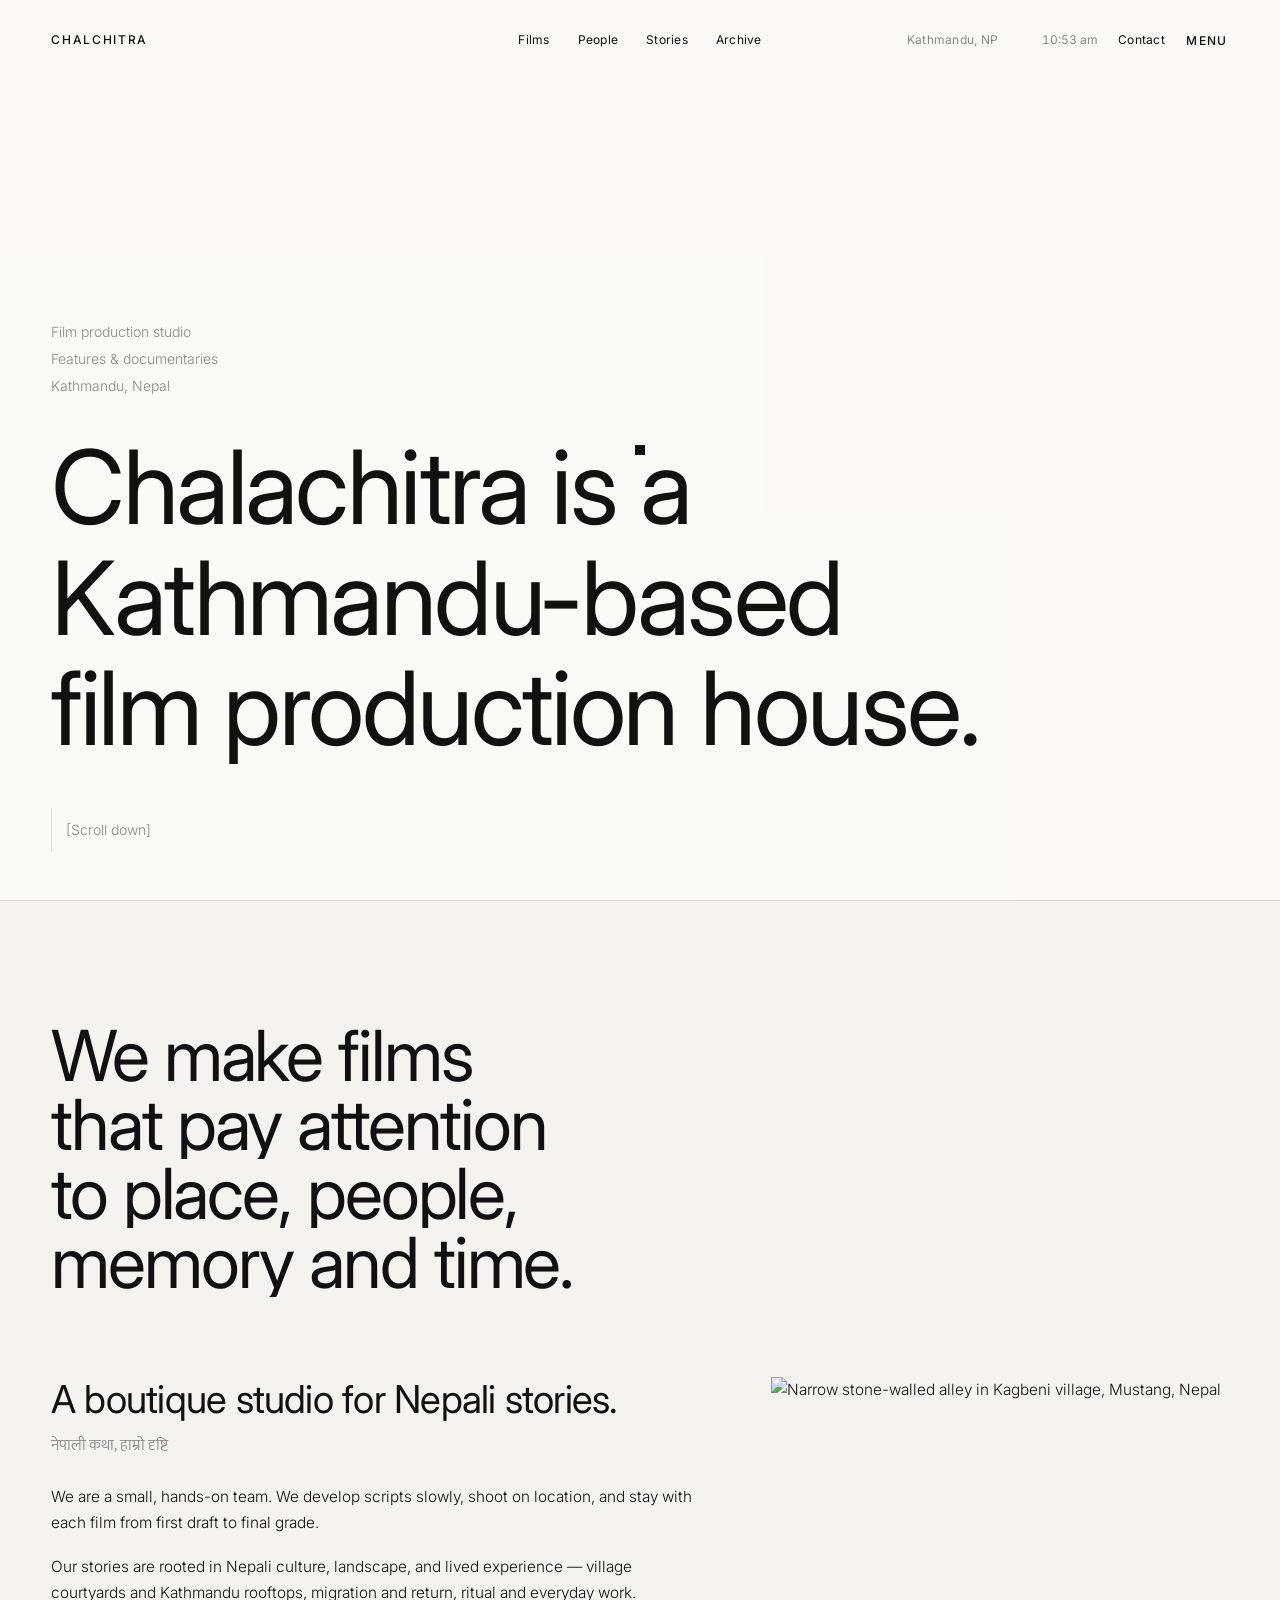
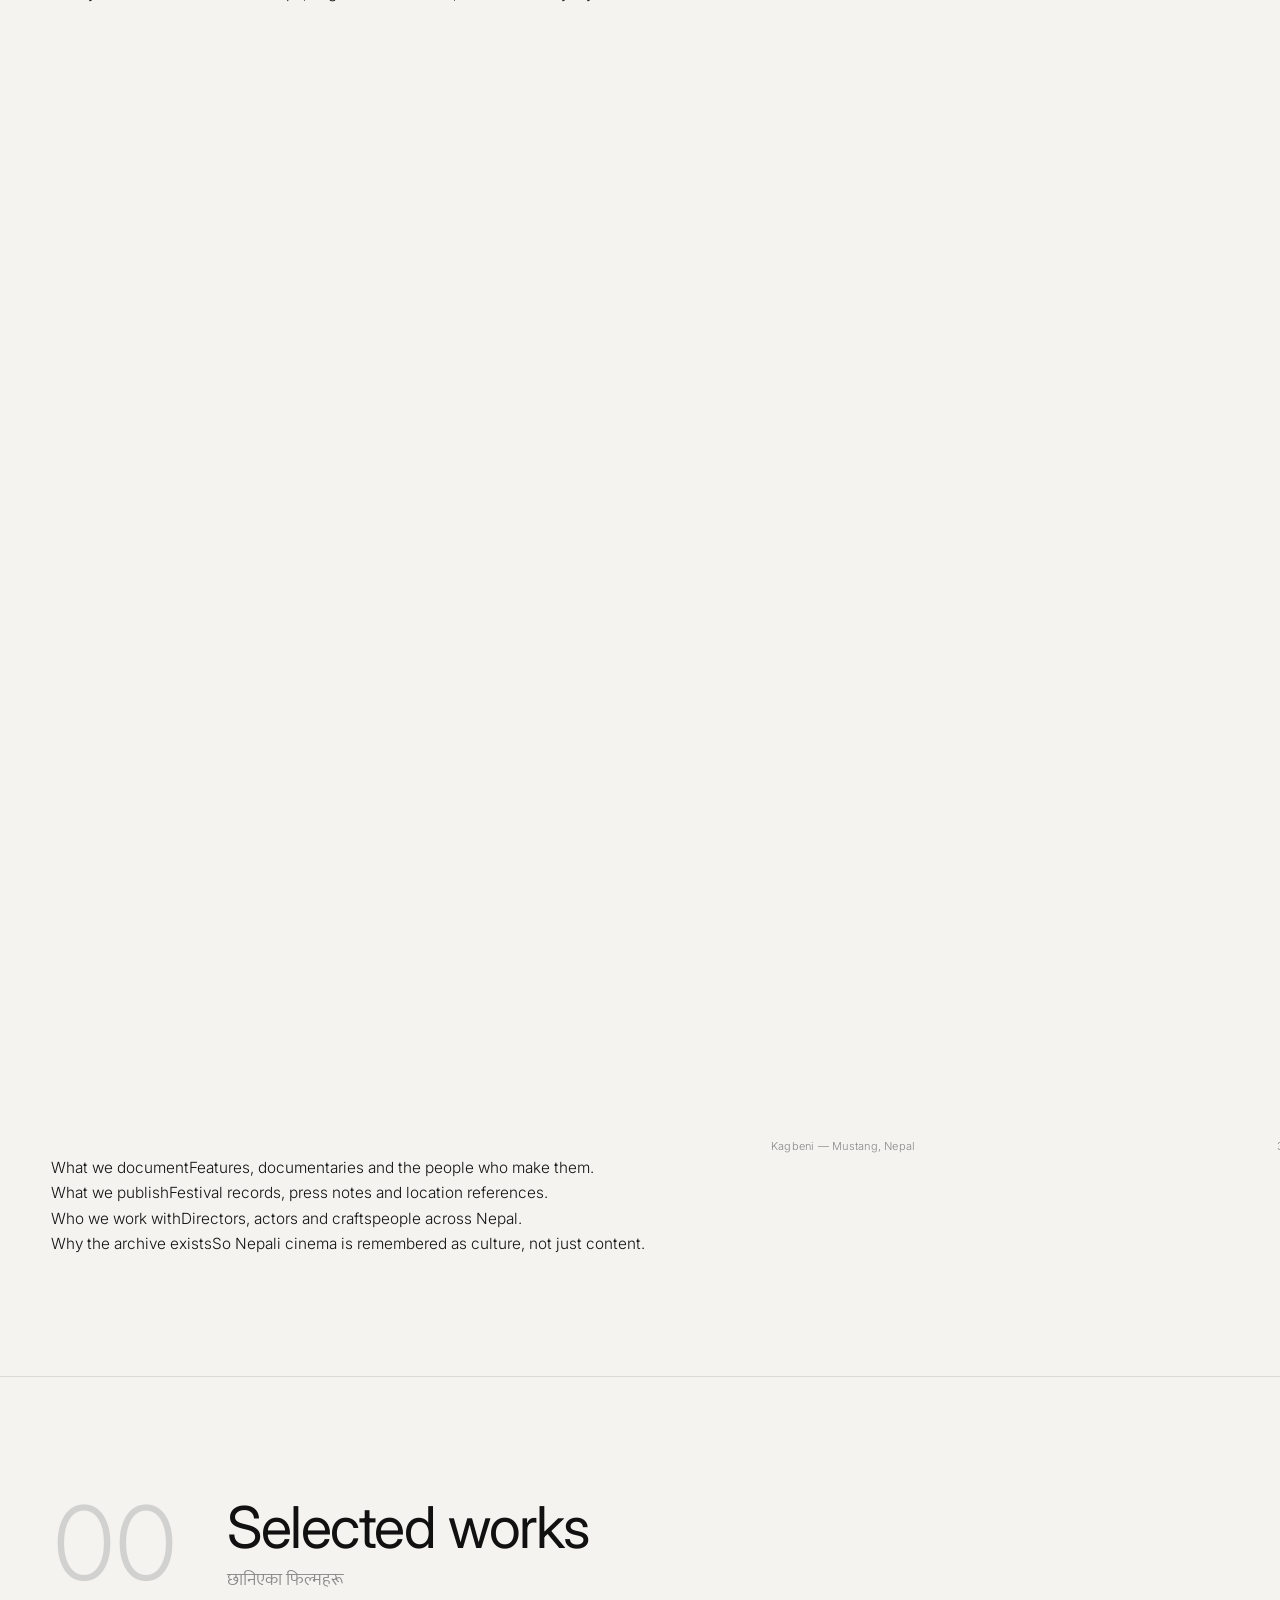
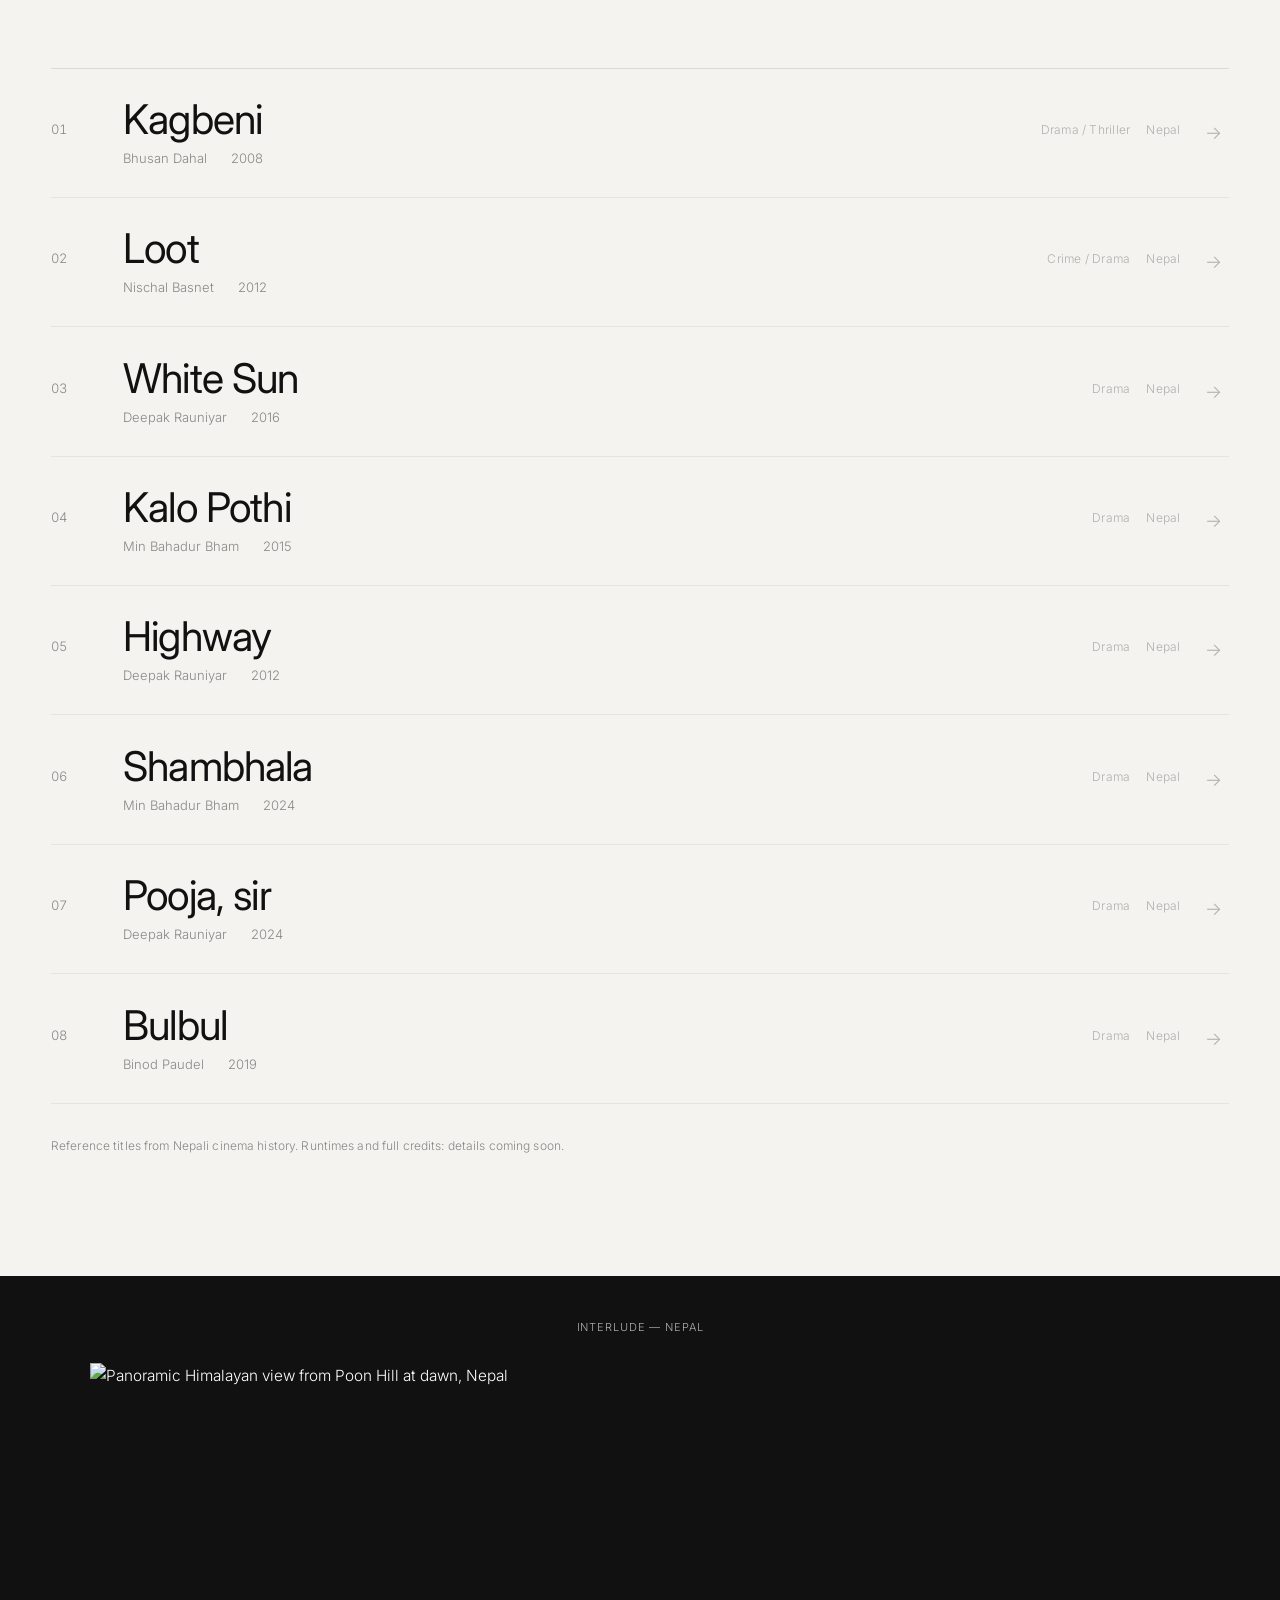
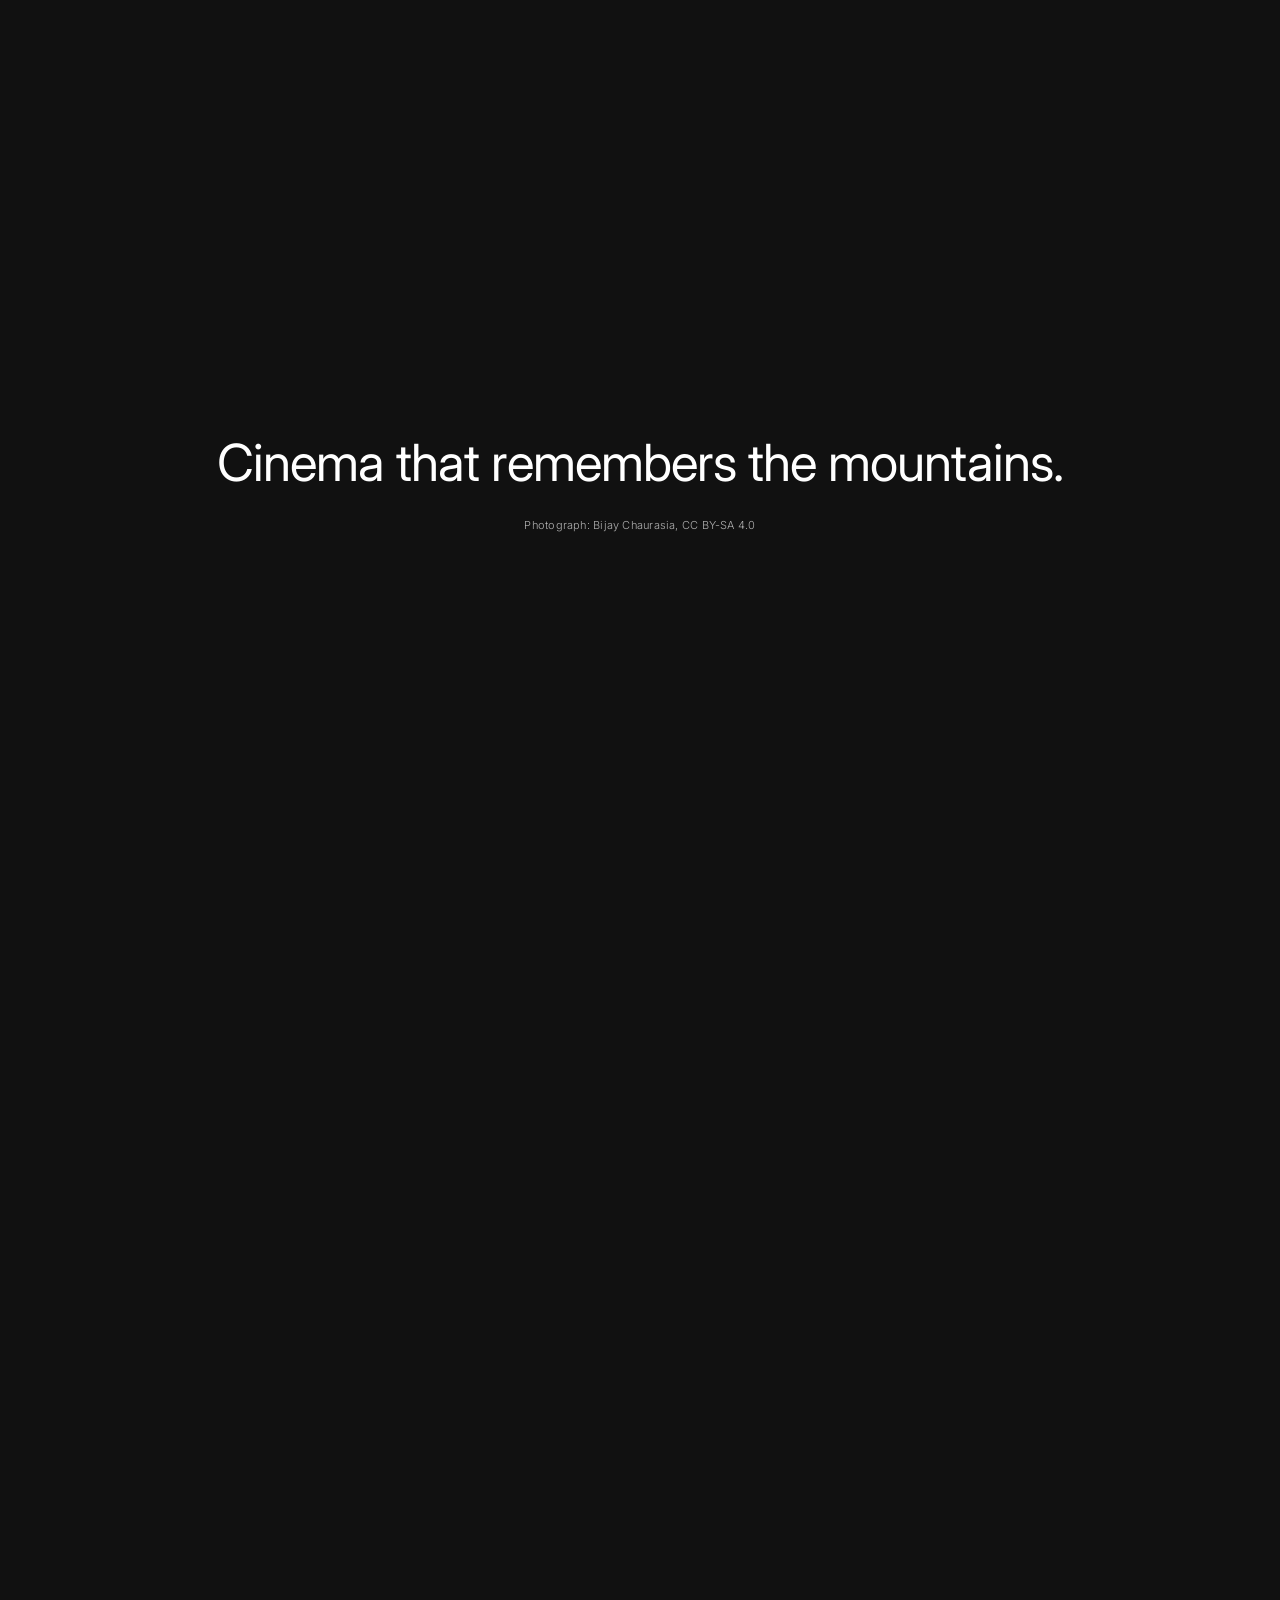
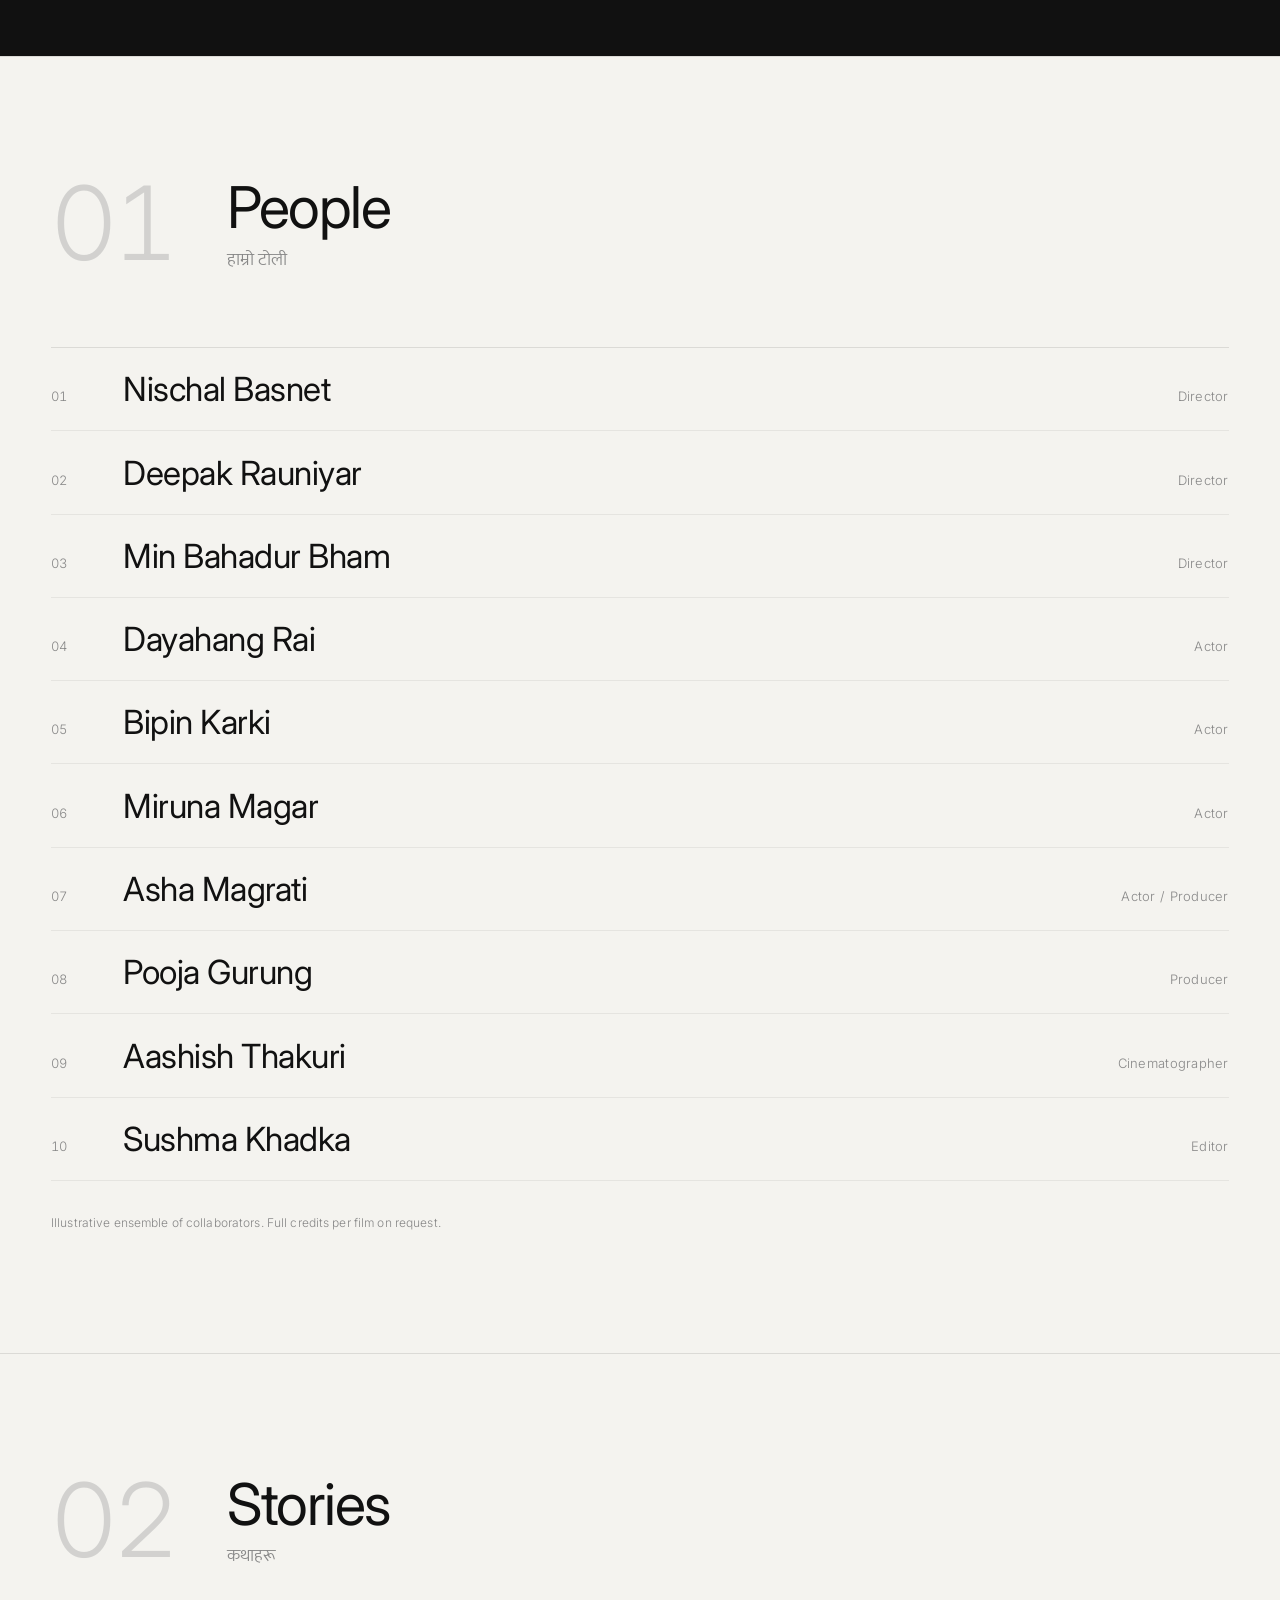
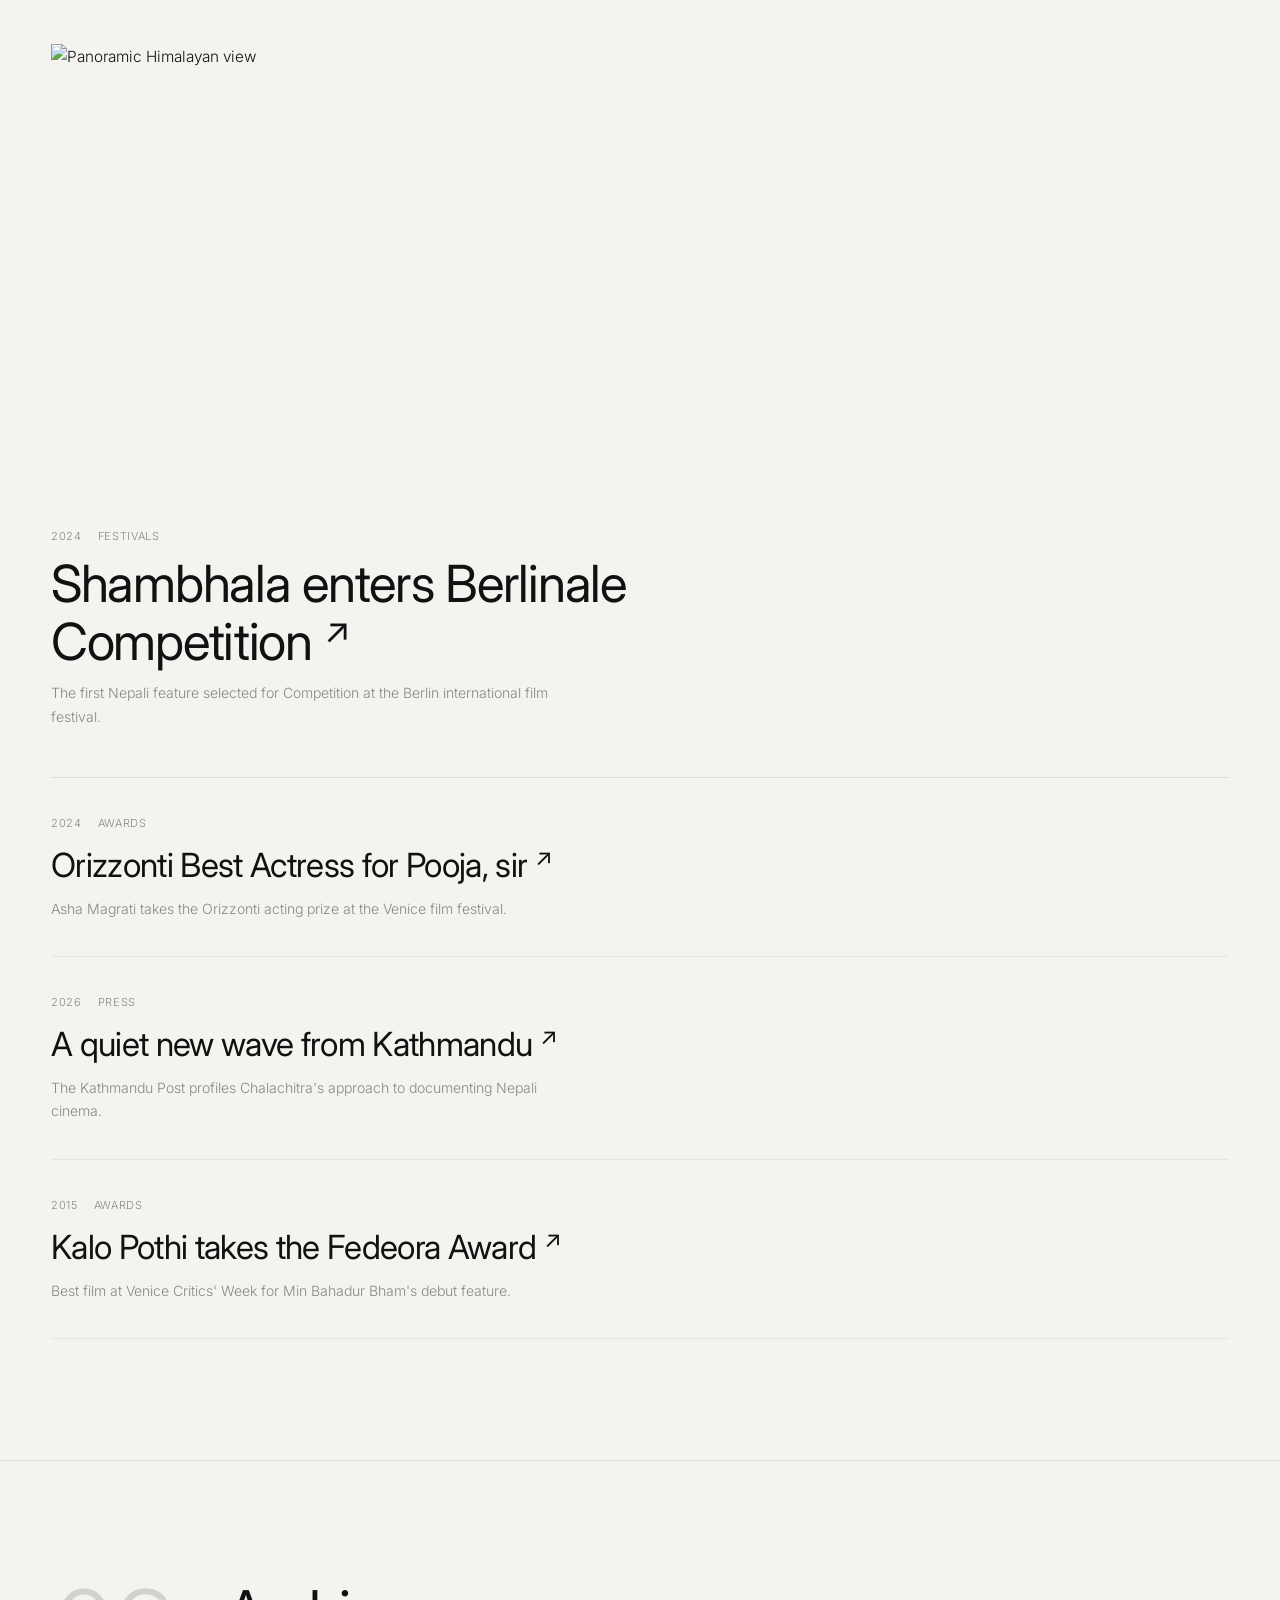
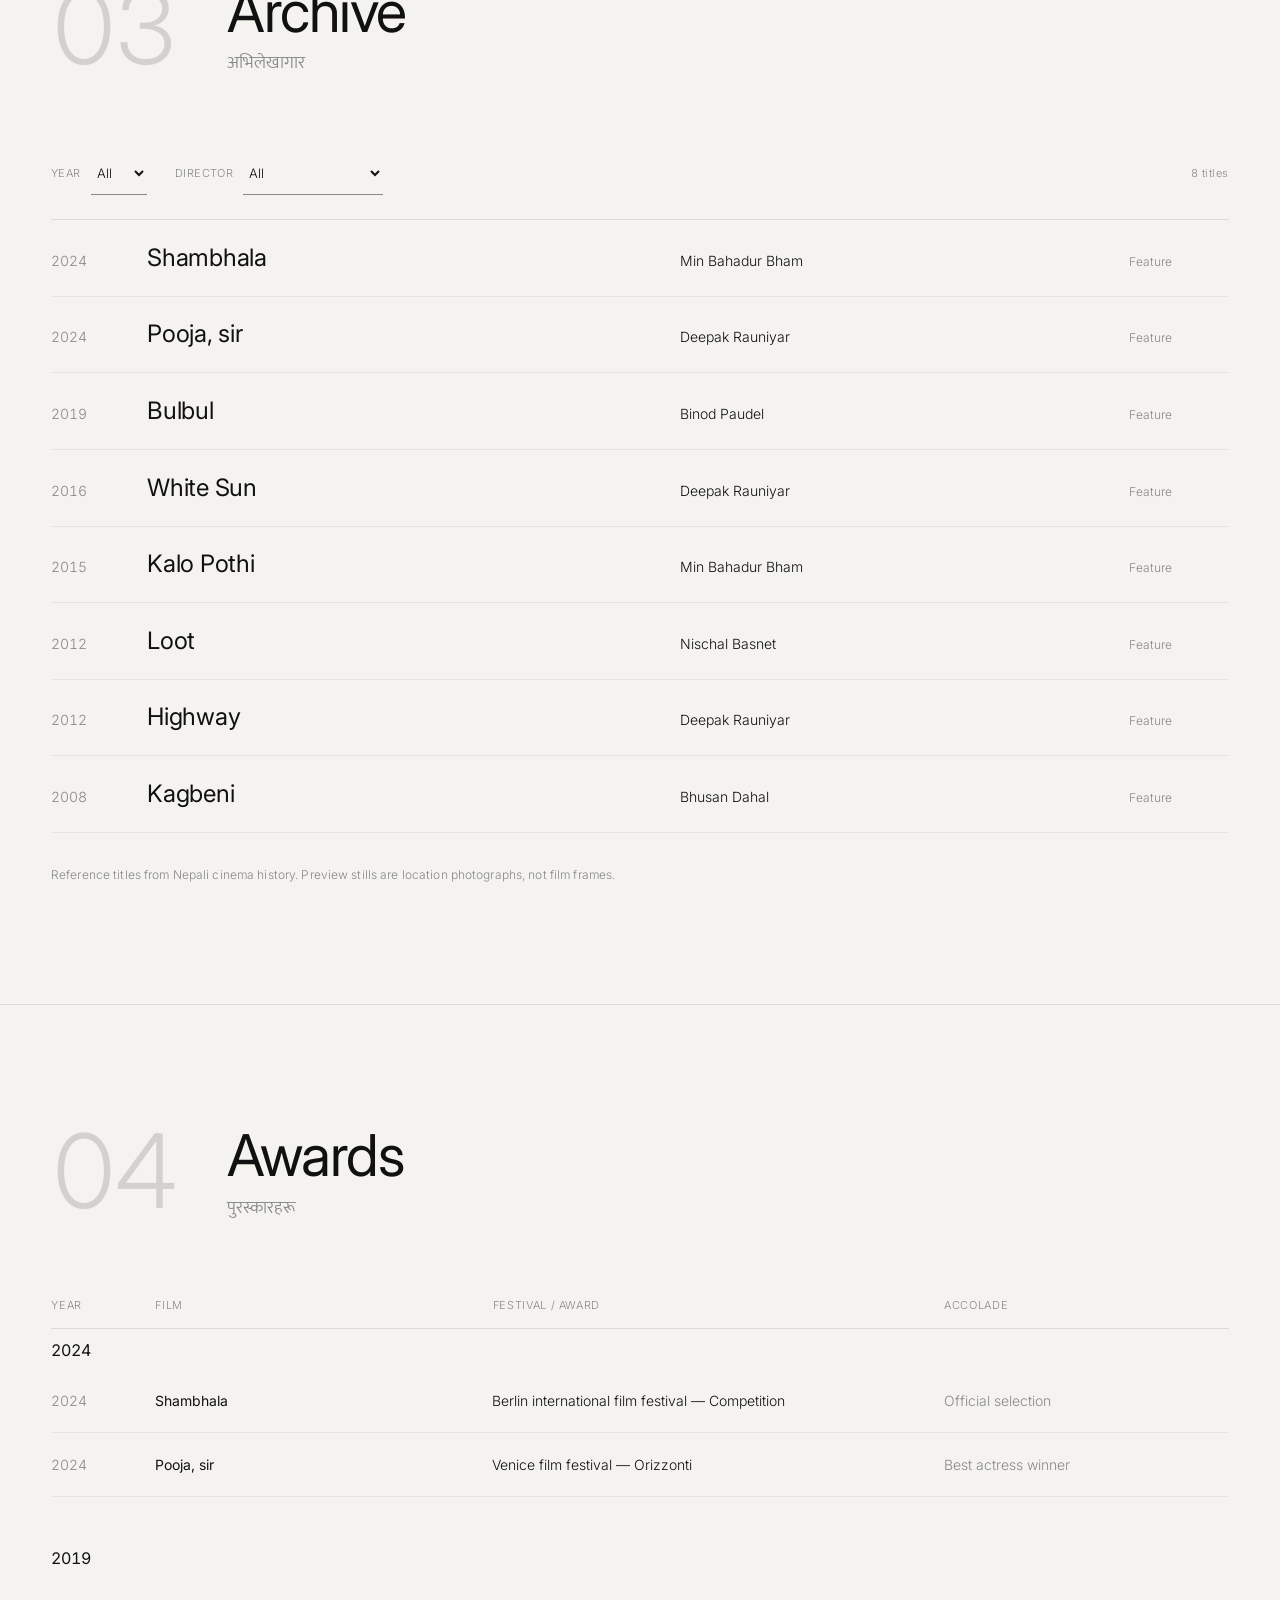
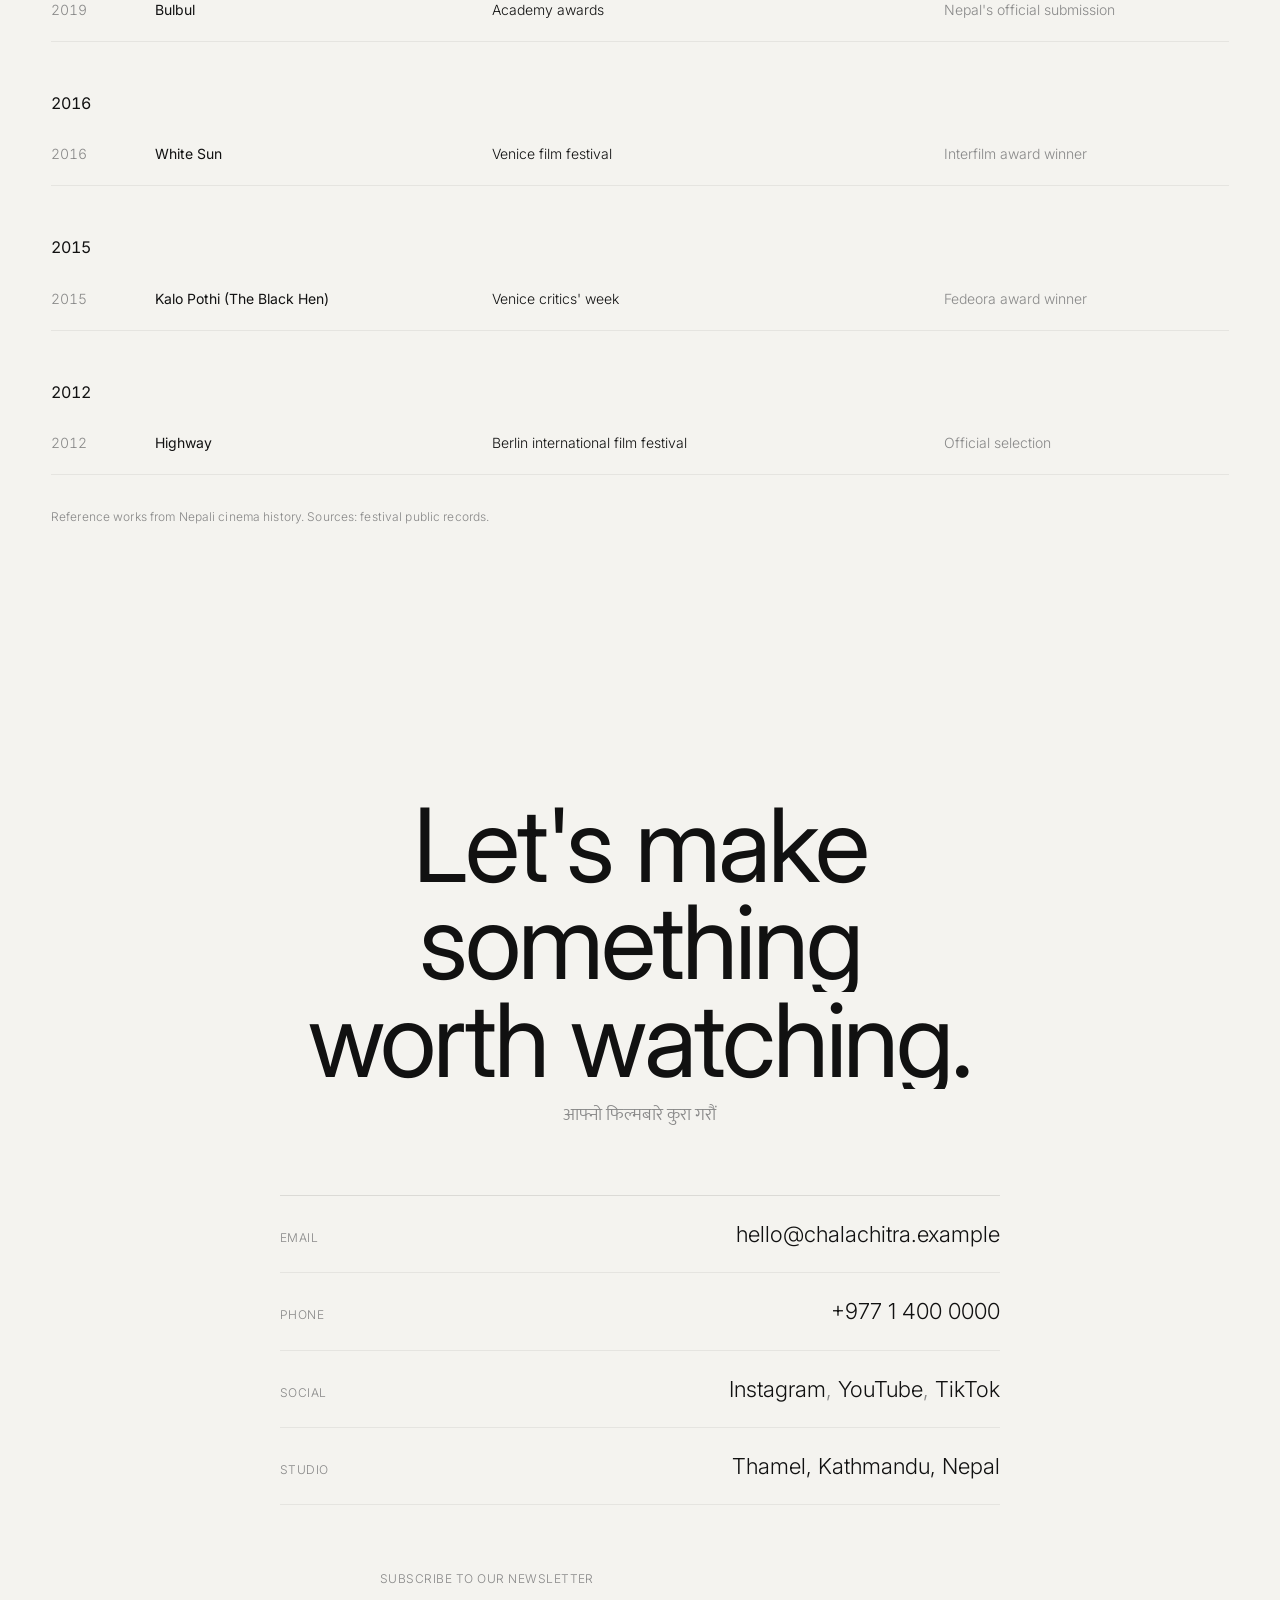
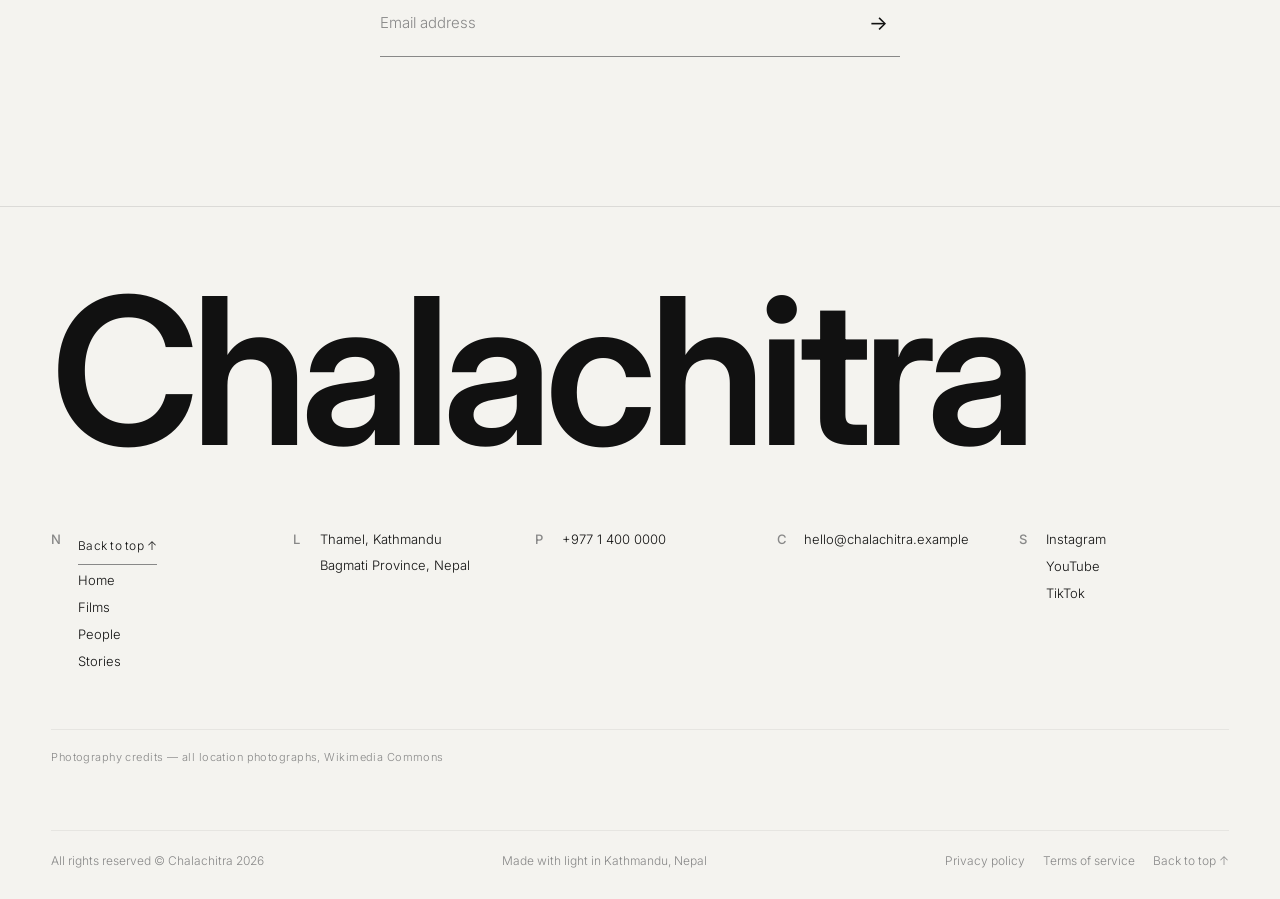
==== commit 3a28857d: "Revert hero section to original mountain video with kicker text layout" ====
--- a/index.html
+++ b/index.html
@@ -79,29 +79,18 @@
 
     <!-- Hero -->
     <section id="home" aria-labelledby="hero-h">
-      <div class="hero-meta" data-reveal-hero>
-        <span>Chalachitra</span>
-        <span>Nepali Cinema / Visual Culture</span>
-        <span>2026</span>
-      </div>
+      <p class="kicker" data-reveal-hero>Film production studio</p>
+      <p class="kicker" data-reveal-hero>Features &amp; documentaries</p>
+      <p class="kicker" data-reveal-hero>Kathmandu, Nepal</p>
       <h1 class="hero-statement" id="hero-h">
-        <span class="line"><span data-reveal-hero>Nepali</span></span>
-        <span class="line"><span data-reveal-hero>cinema</span></span>
-        <span class="line"><span data-reveal-hero>in motion.</span></span>
+        <span class="line"><span data-reveal-hero>Chalachitra is a</span></span>
+        <span class="line"><span data-reveal-hero>Kathmandu-based</span></span>
+        <span class="line"><span data-reveal-hero>film production house.</span></span>
       </h1>
-      <div class="hero-bottom" data-reveal-hero>
-        <div class="hero-copy">
-          <p>A contemporary platform for Nepali film and visual culture — documenting stories from Kathmandu to the Himalayan frontier.</p>
-        </div>
-        <div class="hero-aside">
-          <div class="hero-stat"><span class="hl">Features &amp; documentaries</span><span class="hl-sub">Rooted in culture, landscape, lived experience</span></div>
-        </div>
-      </div>
-      <figure class="hero-media" data-reveal-hero>
-        <img src="https://commons.wikimedia.org/wiki/Special:FilePath/Snowy_Annapurna_Range_-_panorama.jpg?width=2400" width="2400" height="917" alt="Panoramic view of the snow-covered Annapurna range, Nepal" fetchpriority="high" loading="eager">
-        <figcaption><span>Annapurna range — location country</span><span>Photograph: Ali Sabbagh, CC0</span></figcaption>
-      </figure>
-      <div class="scroll-cue" data-reveal-hero><span class="track" aria-hidden="true"></span><span>[Scroll]</span></div>
+      <div class="hero-media" data-reveal-hero>
+        <video src="https://cdn.pixabay.com/video/2025/02/16/258656_large.mp4" autoplay loop muted playsinline></video>
+      </div>
+      <div class="scroll-cue" data-reveal-hero><span class="track" aria-hidden="true"></span><span>[Scroll down]</span></div>
     </section>
 
     <!-- Editorial Statement -->
--- a/style.css
+++ b/style.css
@@ -24,7 +24,7 @@
 html{scroll-behavior:smooth;background:var(--bg)}
 body{
   background:var(--bg);color:var(--black);
-  font-family:var(--font);font-weight:400;
+  font-family:var(--font);font-weight:300;
   font-size:clamp(15px,1.2vw,17px);line-height:1.65;
   -webkit-font-smoothing:antialiased;text-rendering:optimizeLegibility;
   overflow-x:hidden;
@@ -112,29 +112,20 @@
 #home{
   min-height:100vh;min-height:100svh;
   display:flex;flex-direction:column;justify-content:flex-end;
-  padding:140px var(--page) 40px;position:relative;overflow:hidden;
-}
-.hero-meta{
-  display:flex;gap:32px;font-size:11px;letter-spacing:.1em;text-transform:uppercase;
-  color:var(--grey);margin-bottom:40px;
-}
-.hero-statement{
-  margin:0;font-weight:400;
-  font-size:clamp(52px,10vw,160px);line-height:.95;letter-spacing:-.035em;color:var(--black);
-}
+  padding:150px var(--page) 48px;position:relative;overflow:hidden;
+}
+#home::before{content:"";position:absolute;inset:0;background:rgba(255,255,255,.55);z-index:1}
+.hero-media{position:absolute;inset:0;z-index:0;border:0;margin:0;padding:0}
+.hero-media video{width:100%;height:100%;object-fit:cover;opacity:.9}
+.hero-media figcaption{display:none}
+#home>*:not(.hero-media){position:relative;z-index:2}
+.kicker{color:var(--grey);font-size:14px;line-height:1.8}
+.kicker + .kicker{margin-top:2px}
+.hero-statement{margin:34px 0 0;font-weight:400;font-size:clamp(48px,8vw,130px);line-height:1.08;letter-spacing:-.025em;color:var(--black)}
 .hero-statement .line{display:block;overflow:hidden}
 .hero-statement .line > span{display:block}
-.hero-bottom{display:grid;grid-template-columns:1fr 1fr;gap:64px;margin-top:48px;align-items:start}
-.hero-copy p{font-size:clamp(15px,1.2vw,18px);line-height:1.7;max-width:42ch;color:var(--black)}
-.hero-aside{display:flex;flex-direction:column;gap:8px}
-.hero-stat{display:flex;flex-direction:column;gap:4px}
-.hero-stat .hl{font-size:clamp(15px,1.2vw,18px);font-weight:400;color:var(--black)}
-.hero-stat .hl-sub{font-size:13px;color:var(--grey)}
-.hero-media{margin:56px 0 0}
-.hero-media img{width:100%;aspect-ratio:2.39/1;object-fit:cover;display:block}
-.hero-media figcaption{display:flex;justify-content:space-between;gap:12px;color:var(--grey);font-size:11px;margin-top:10px;letter-spacing:.02em;flex-wrap:wrap}
-.scroll-cue{margin-top:40px;display:flex;align-items:center;gap:14px;color:var(--grey);font-size:12px;letter-spacing:.04em}
-.scroll-cue .track{width:1px;height:40px;background:var(--line);position:relative;overflow:hidden;display:inline-block}
+.scroll-cue{margin-top:44px;display:flex;align-items:center;gap:14px;color:var(--grey);font-size:14px}
+.scroll-cue .track{width:1px;height:44px;background:var(--line);position:relative;overflow:hidden;display:inline-block}
 .scroll-cue .track::after{content:"";position:absolute;left:0;top:-100%;width:100%;height:100%;background:var(--black);animation:drop 2.2s var(--ease) infinite}
 @keyframes drop{0%{top:-100%}55%{top:0}100%{top:100%}}
 
@@ -365,7 +356,7 @@
   .nav-center{display:none}
   #site-header{grid-template-columns:1fr auto}
   .block{padding:80px 20px}
-  #home{padding:100px 20px 32px}
+  #home{padding:120px 20px 36px}
   .hero-meta{flex-direction:column;gap:4px;margin-bottom:24px}
   .hero-statement{font-size:clamp(44px,12vw,80px)}
   .hero-bottom{margin-top:32px}
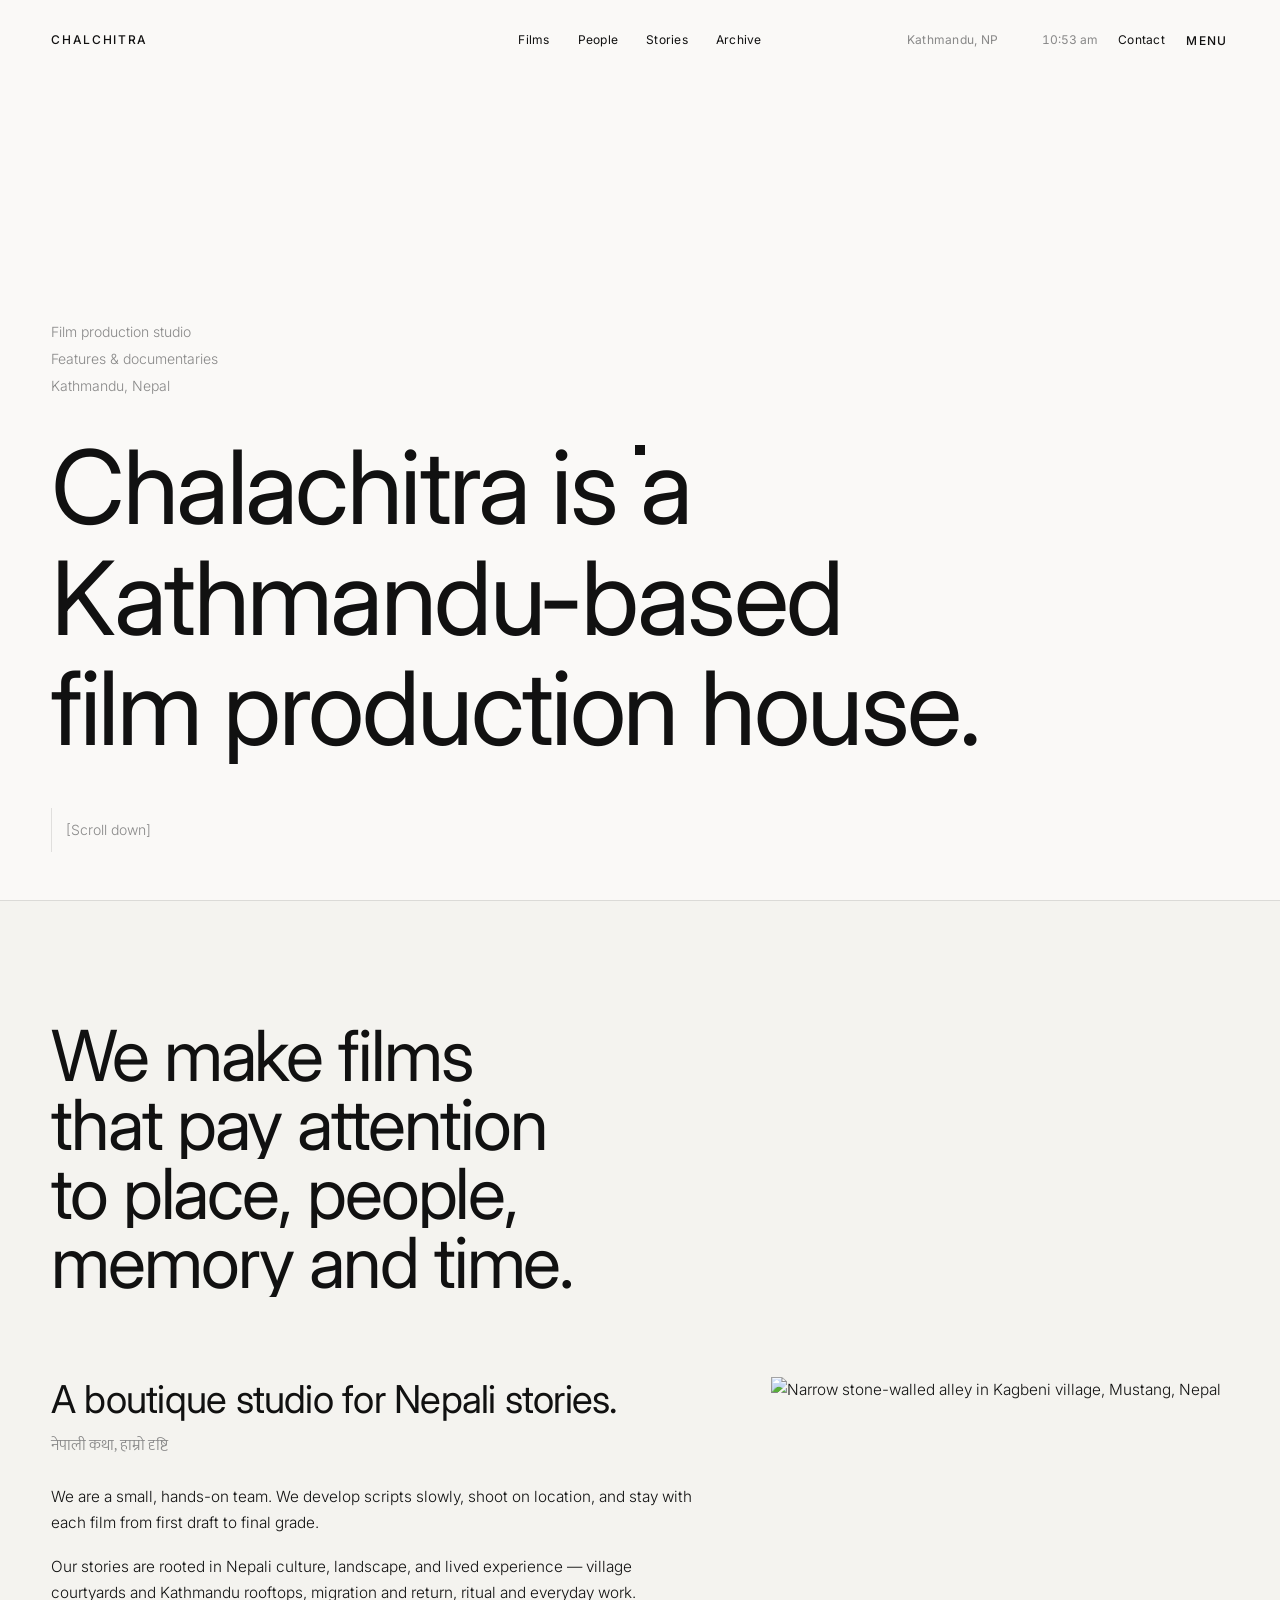
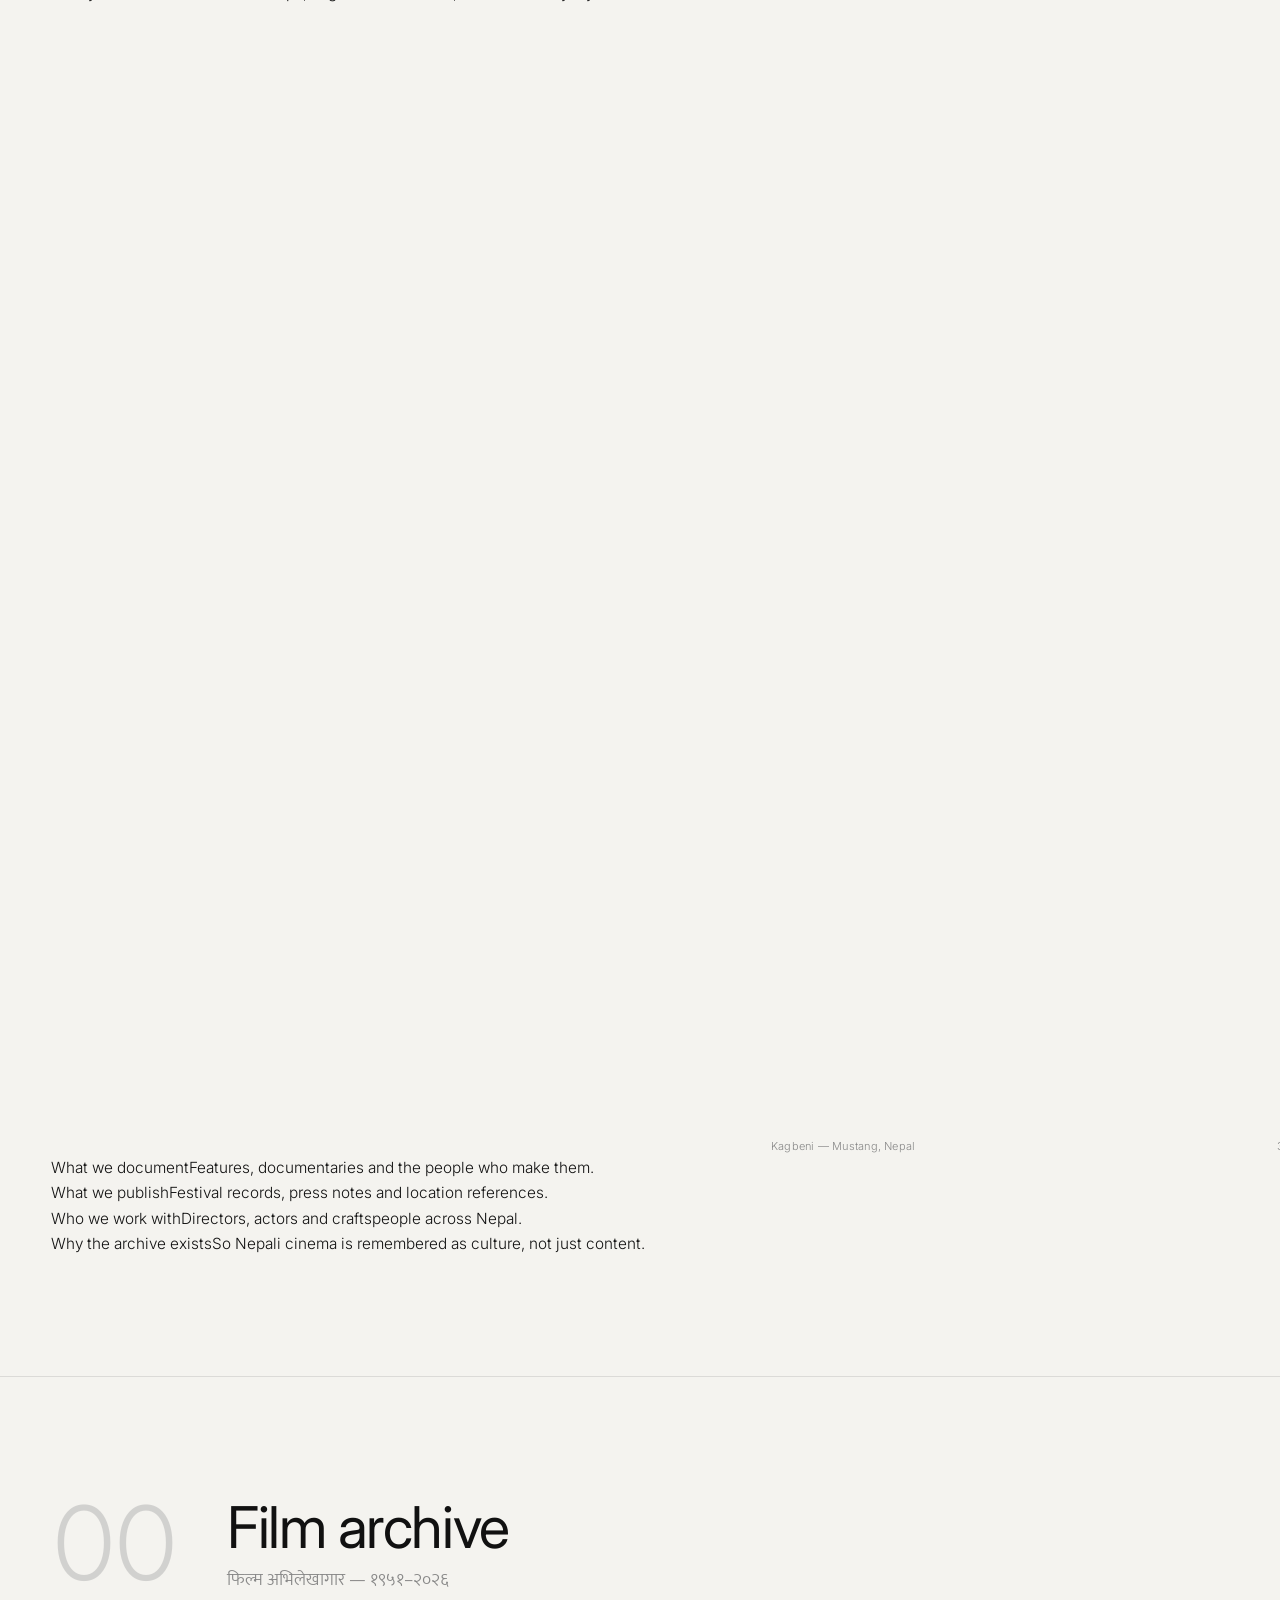
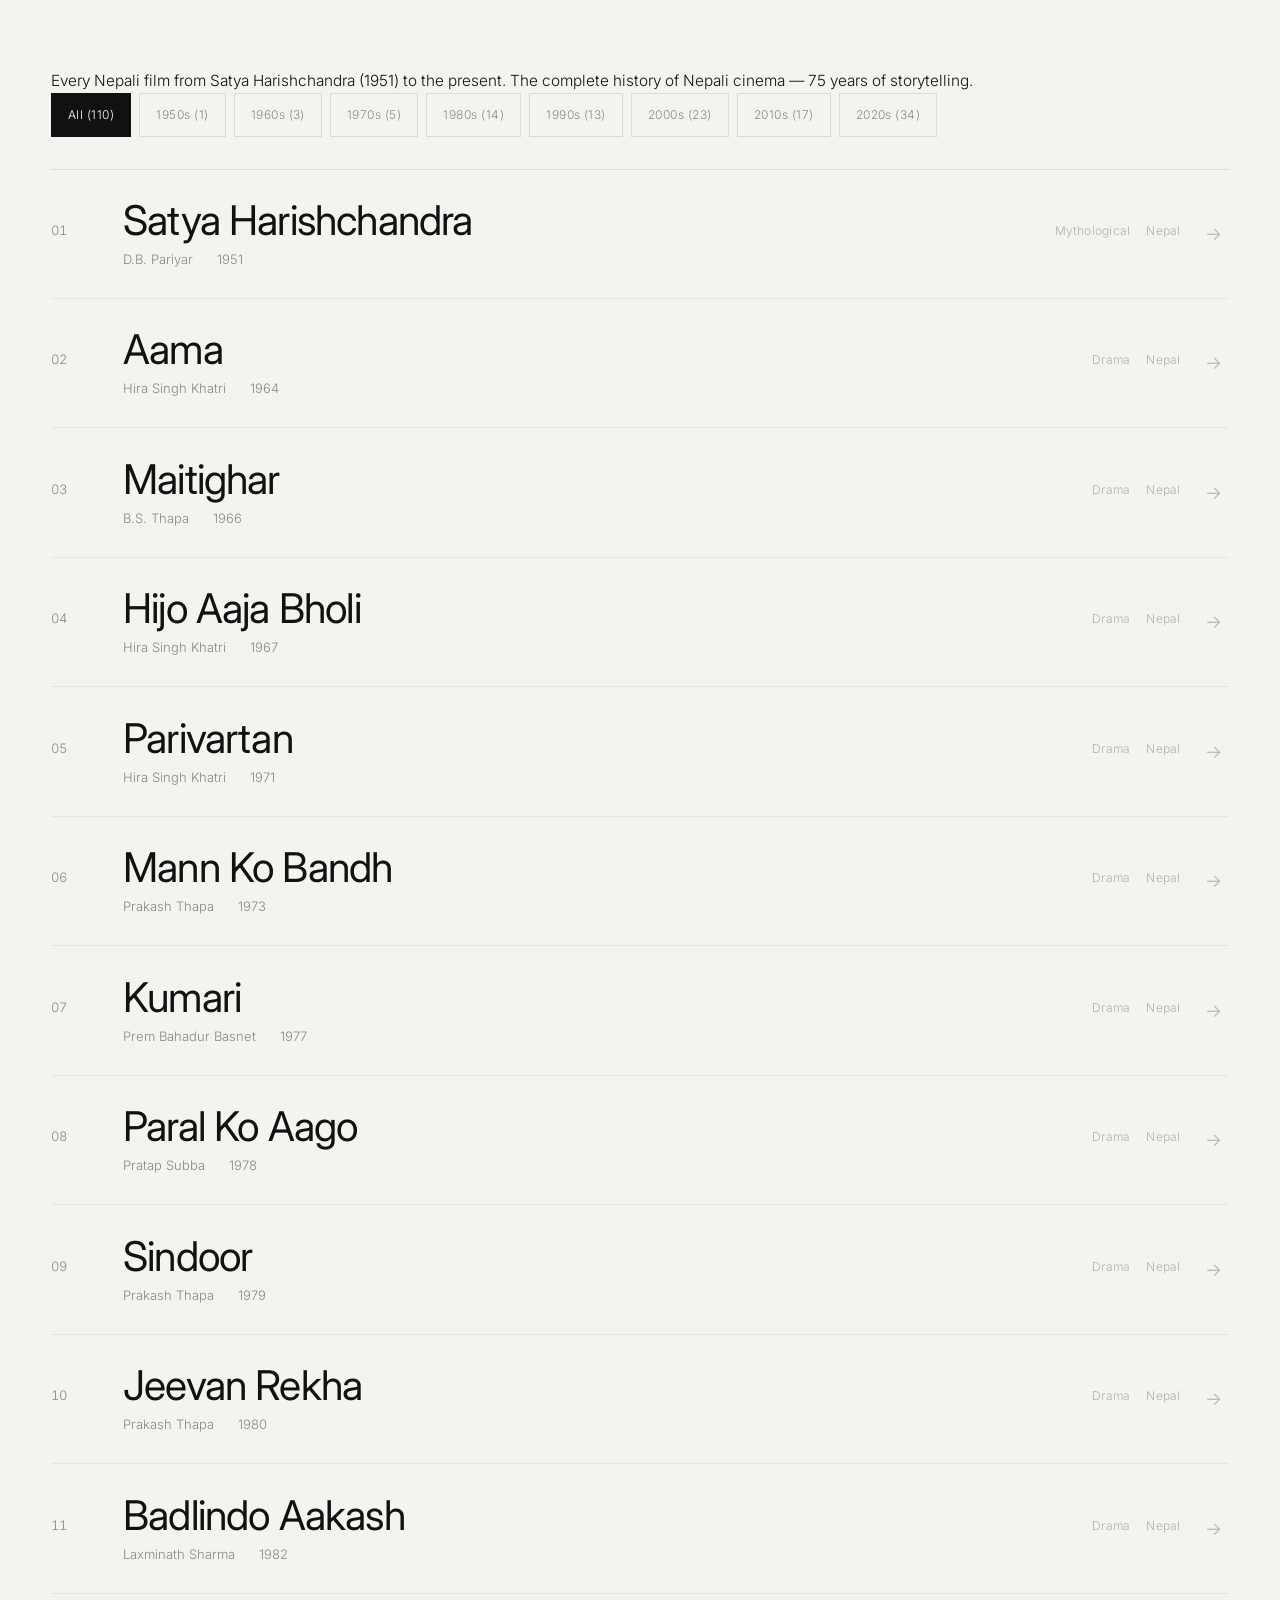
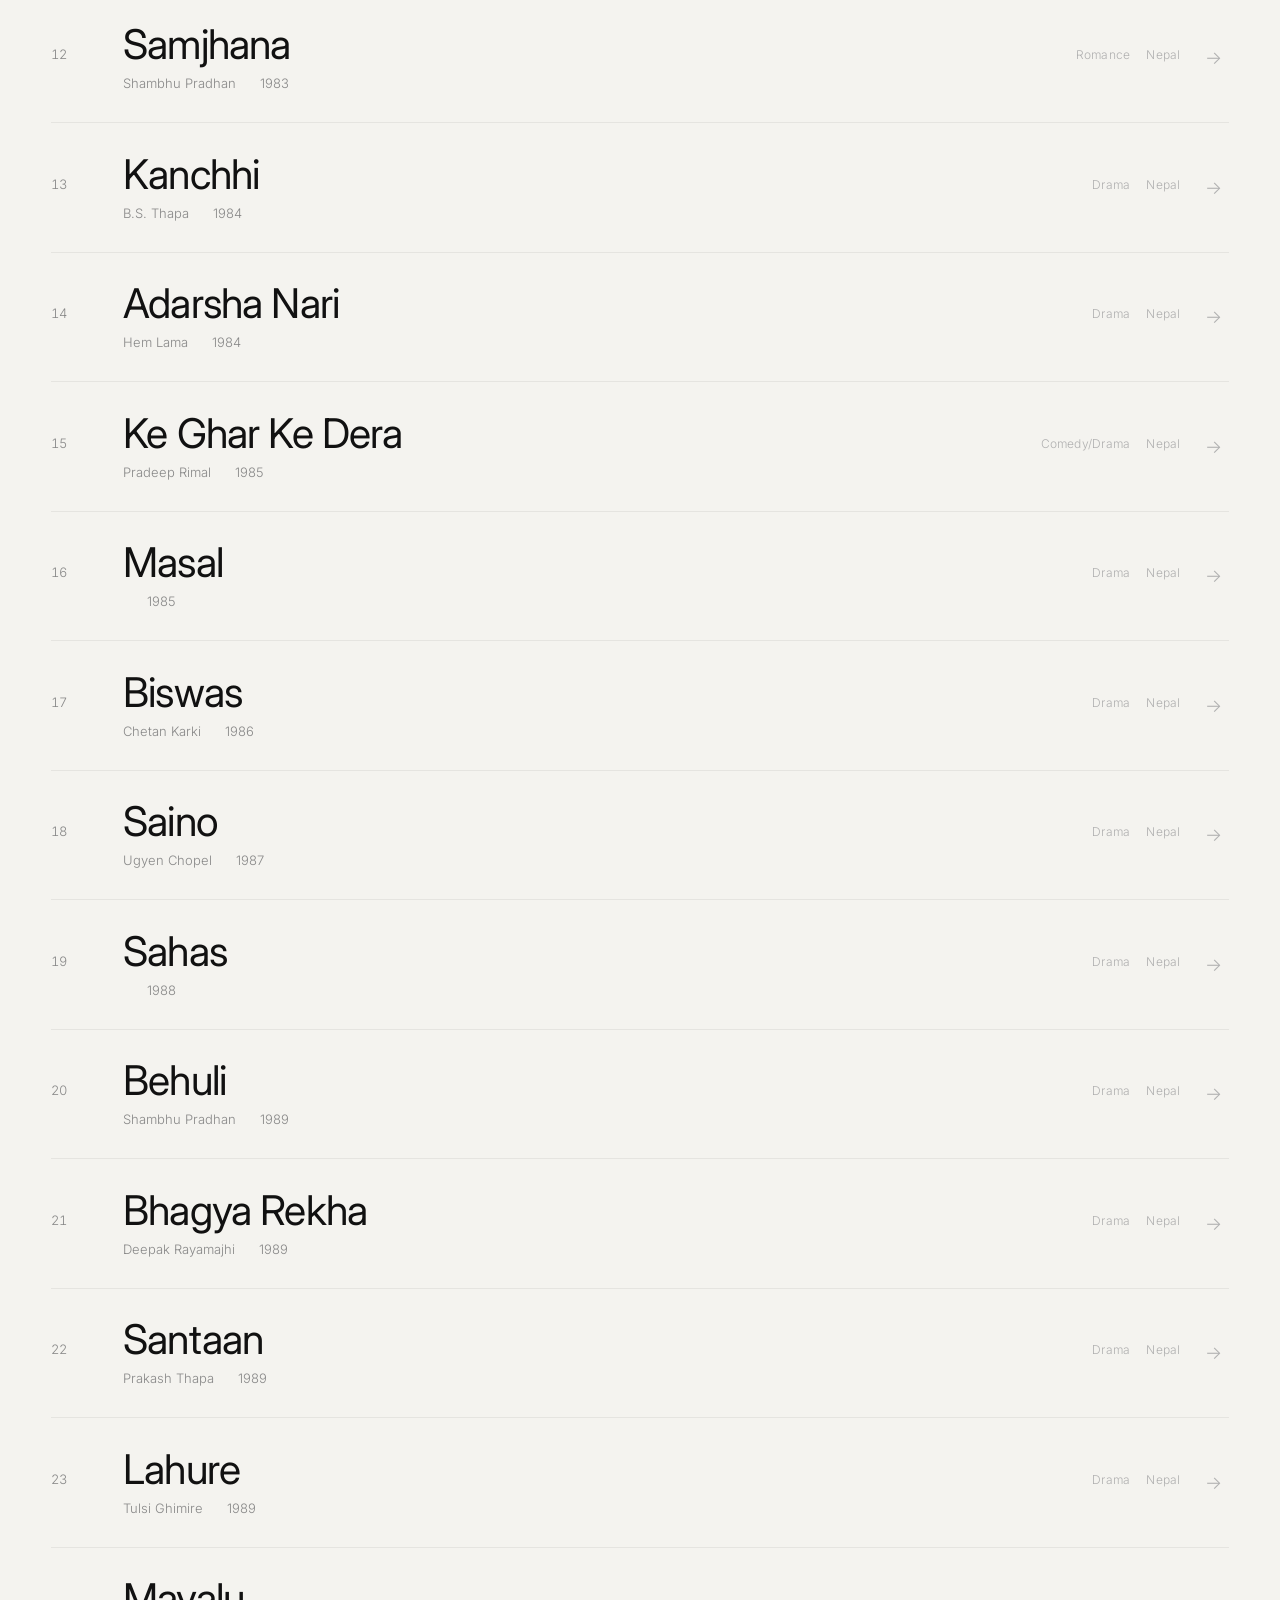
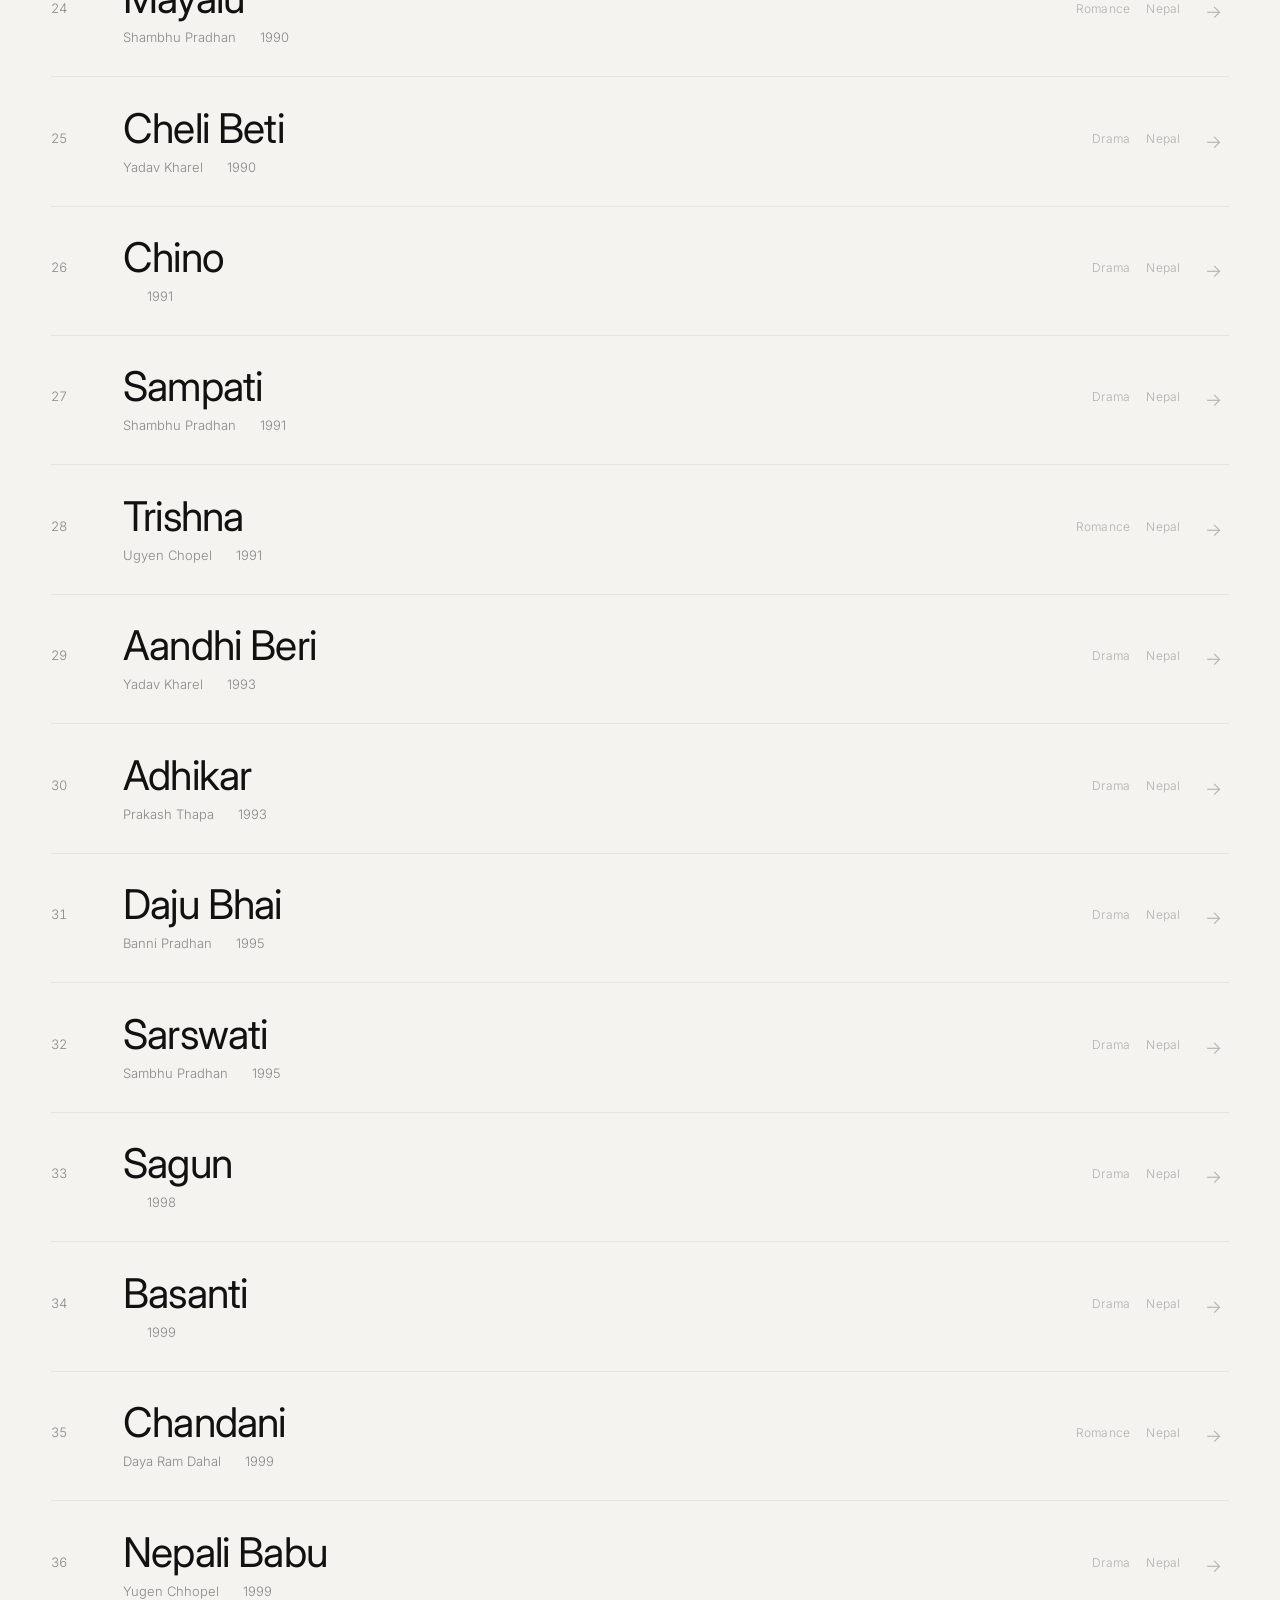
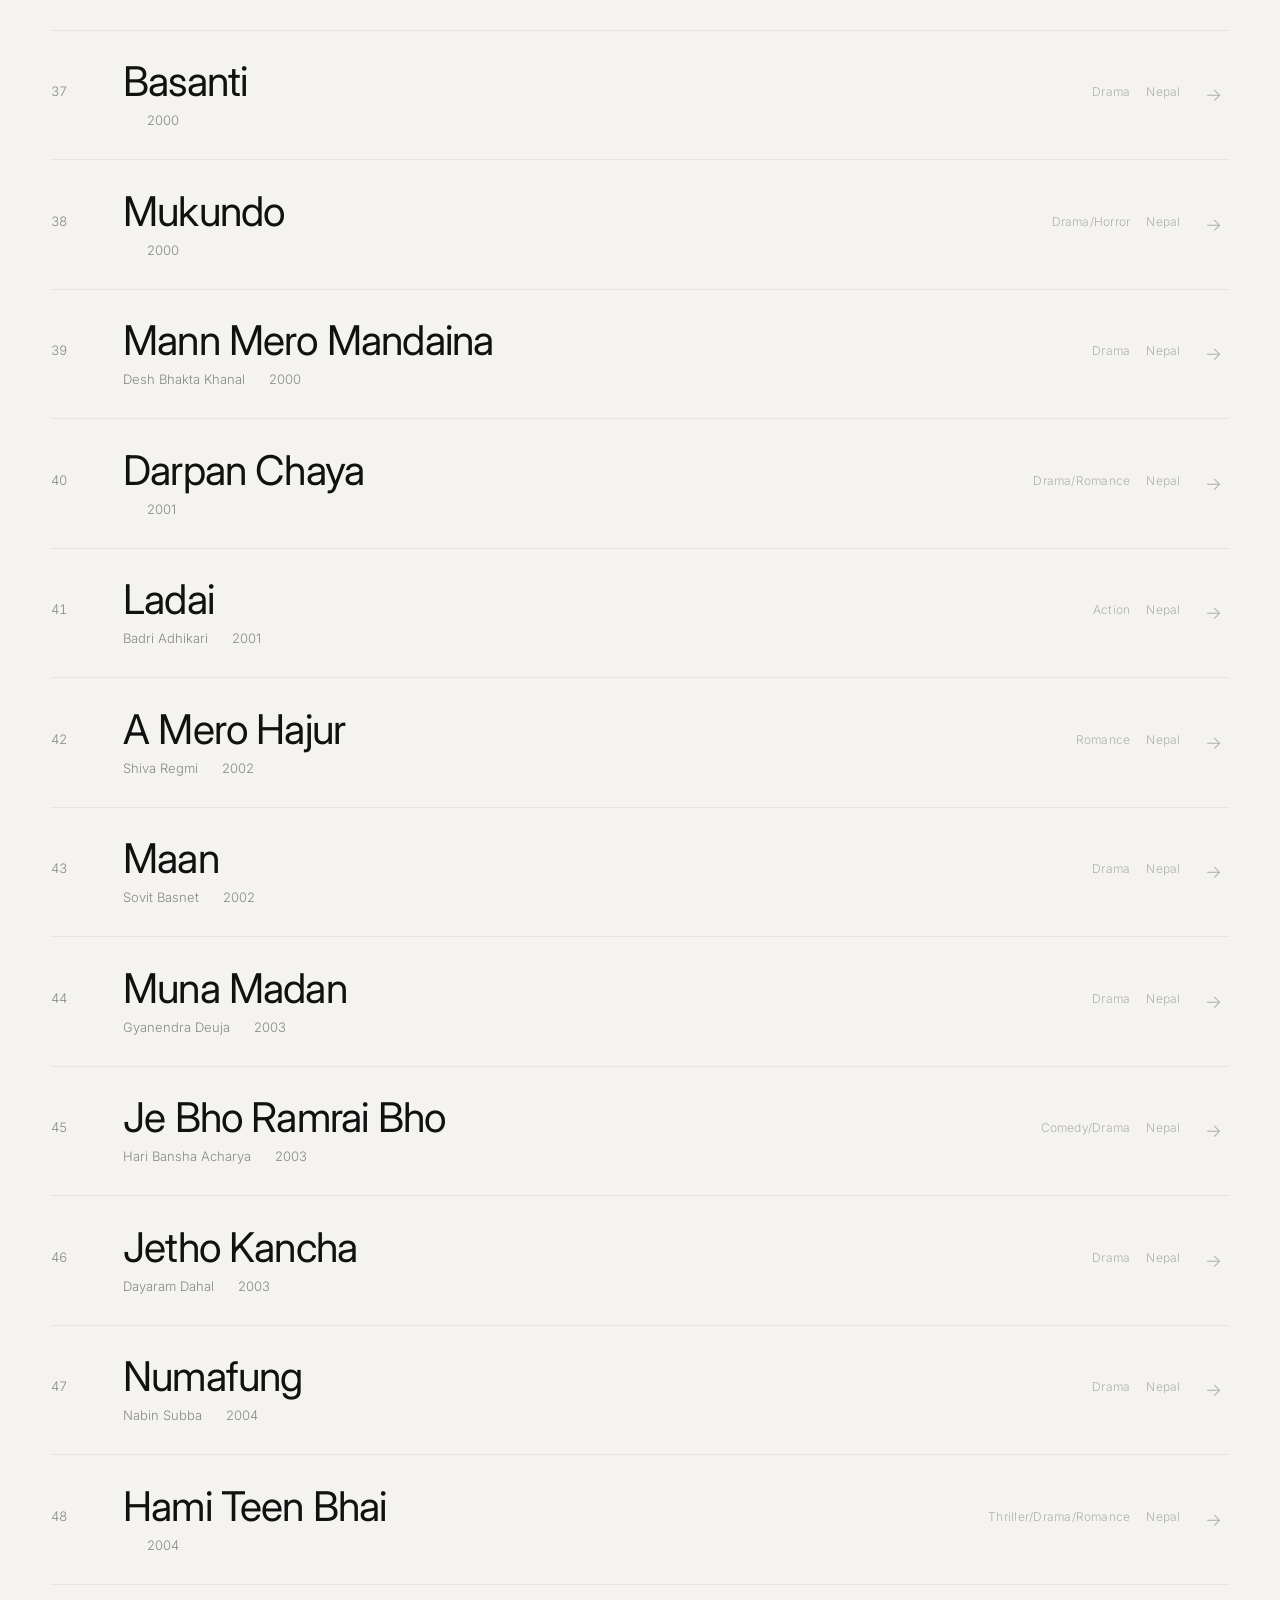
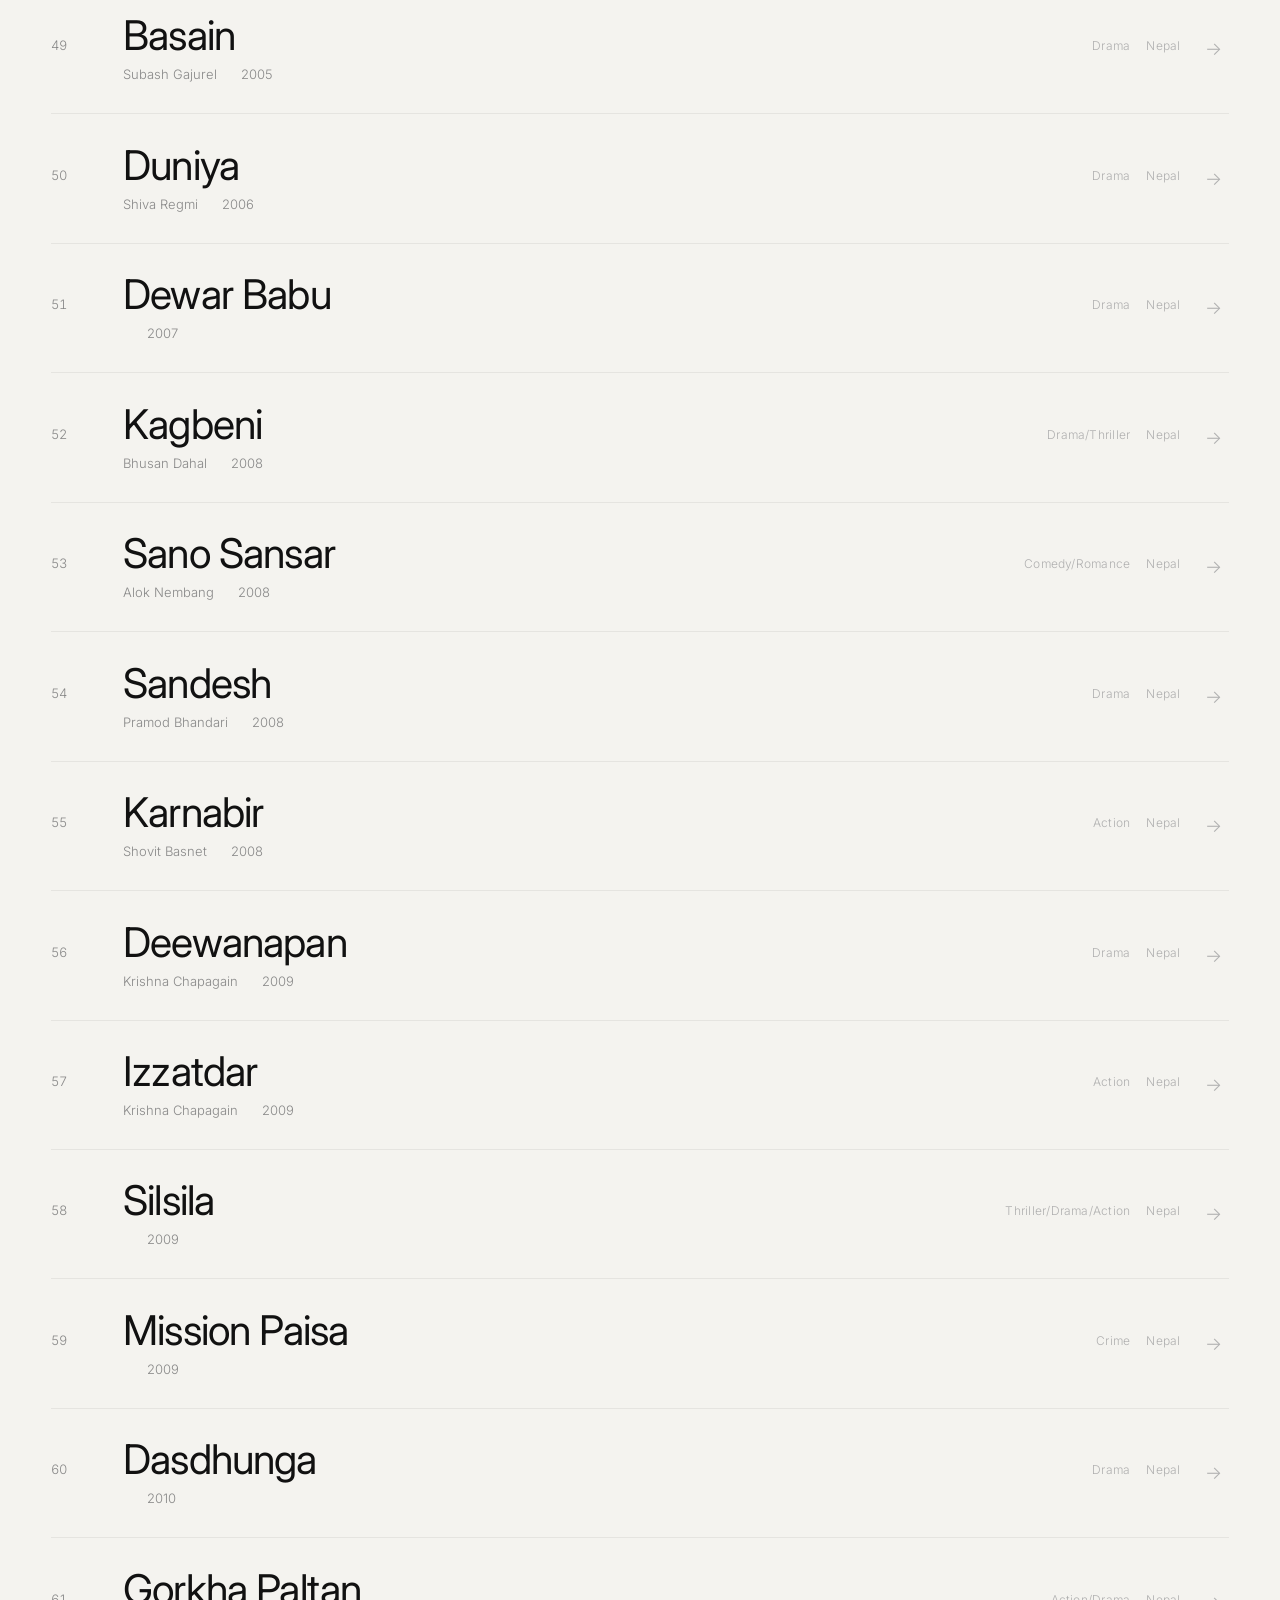
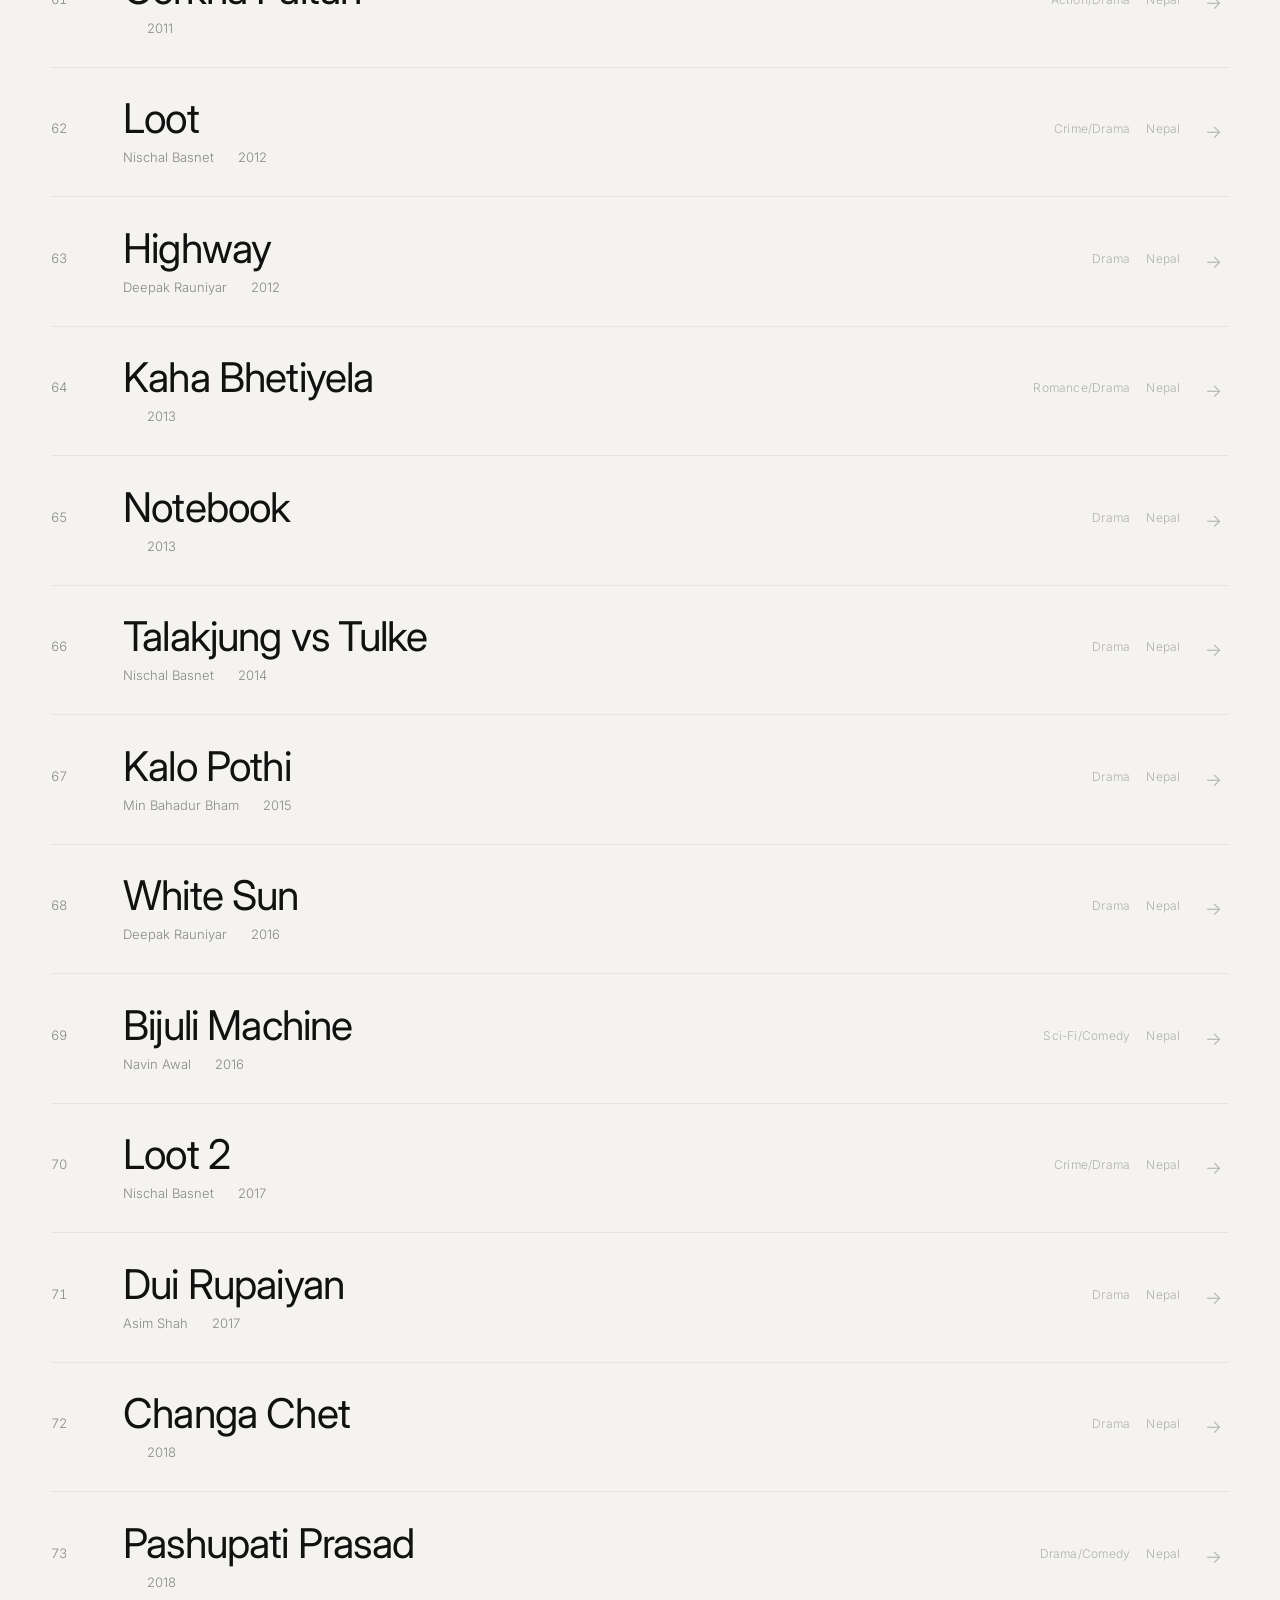
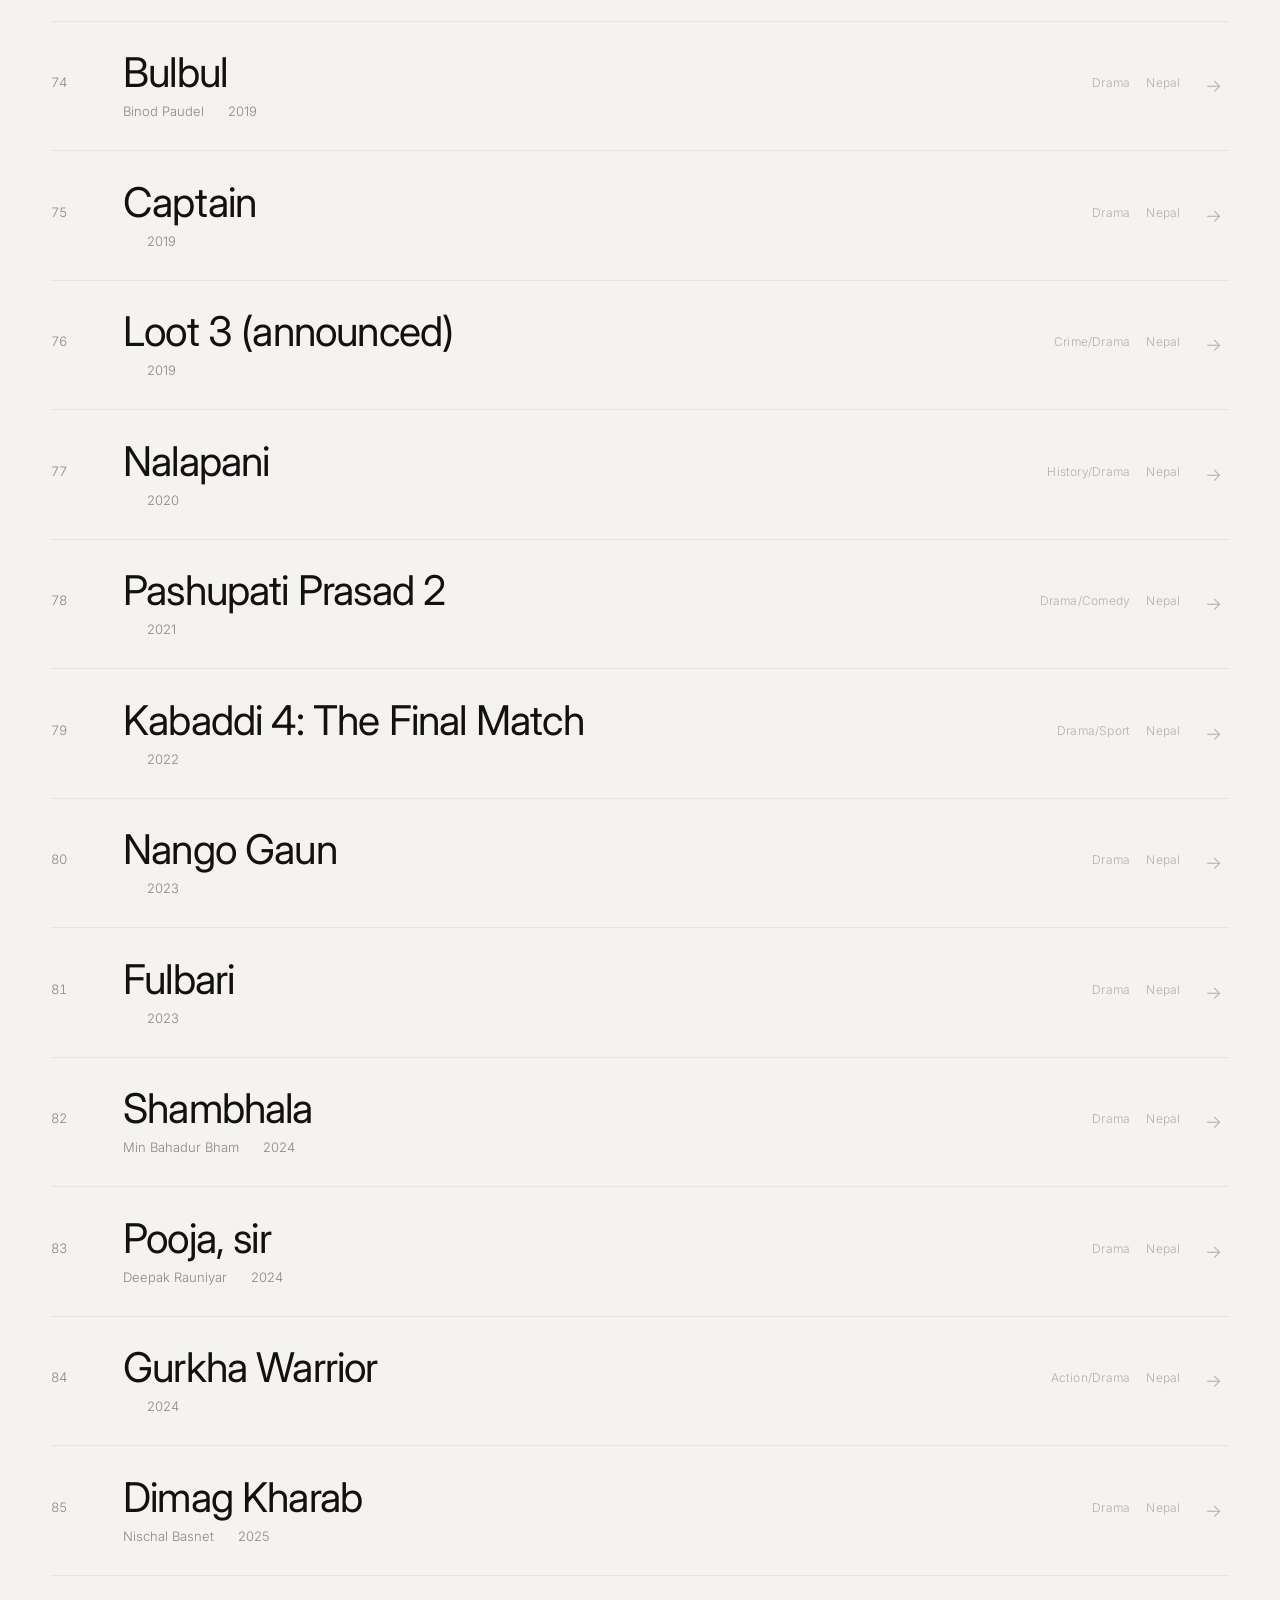
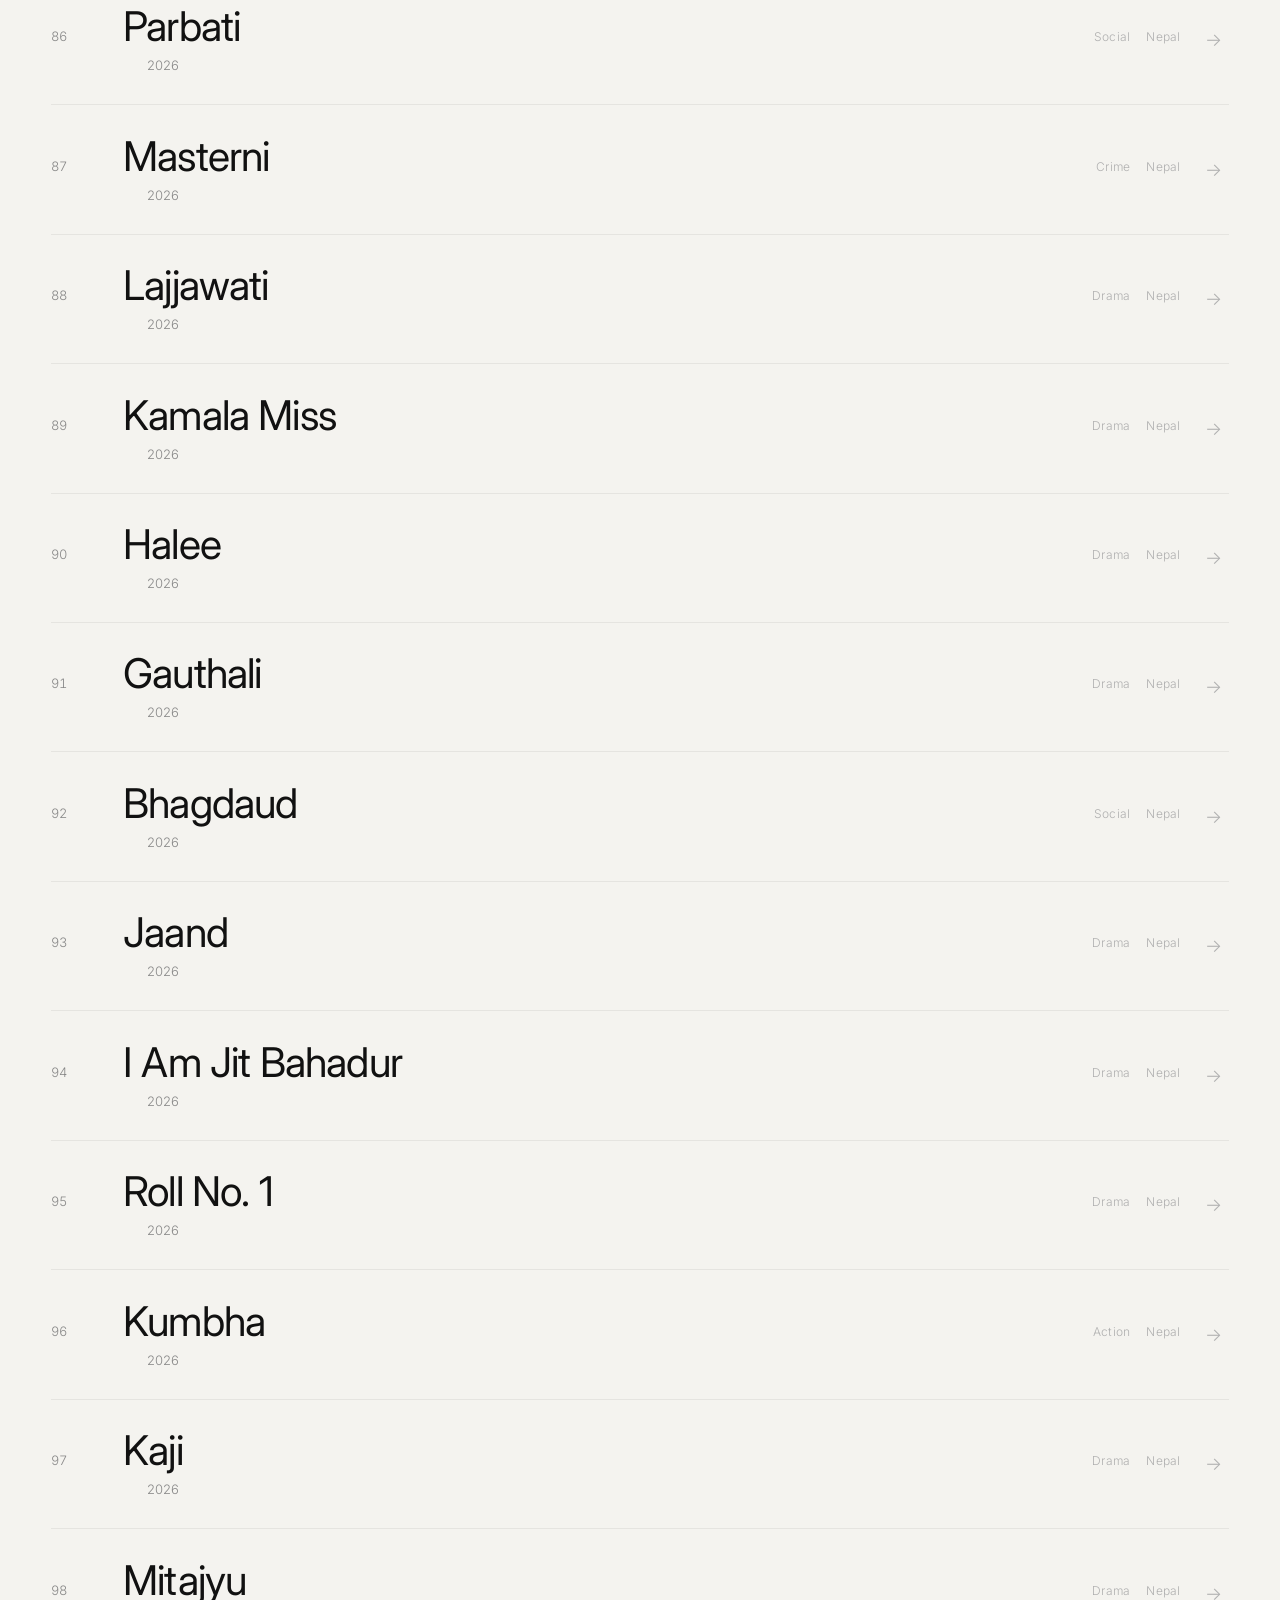
==== commit 641f3799: "feat: complete Nepali cinema archive (1951-2026) with data-driven sections" ====
--- a/index.html
+++ b/index.html
@@ -123,126 +123,31 @@
       </div>
     </section>
 
-    <!-- Films — Editorial Index -->
+    <!-- Films — Complete Archive -->
     <section class="block" id="films" aria-labelledby="films-h">
       <div class="section-header">
         <div class="section-num">00</div>
         <div class="section-title">
-          <h2 id="films-h" data-reveal>Selected works</h2>
-          <p class="ne" lang="ne" data-reveal>छानिएका फिल्महरू</p>
-        </div>
-      </div>
-      <div class="film-list">
-        <article class="film-row" data-reveal data-img="https://commons.wikimedia.org/wiki/Special:FilePath/Kagbeni_Mustang-WLV-0741.jpg?width=800">
-          <span class="film-idx">01</span>
-          <div class="film-main">
-            <h3 class="film-title">Kagbeni</h3>
-            <div class="film-meta-row">
-              <span class="film-director">Bhusan Dahal</span>
-              <span class="film-year">2008</span>
-            </div>
-          </div>
-          <div class="film-tags"><span>Drama / Thriller</span><span>Nepal</span></div>
-          <span class="film-arrow">→</span>
-        </article>
-        <article class="film-row" data-reveal data-img="https://commons.wikimedia.org/wiki/Special:FilePath/Al_Madina_(Halal_Foods_Restaurant)Thamel,Kathmandu,Nepal.jpg?width=800">
-          <span class="film-idx">02</span>
-          <div class="film-main">
-            <h3 class="film-title">Loot</h3>
-            <div class="film-meta-row">
-              <span class="film-director">Nischal Basnet</span>
-              <span class="film-year">2012</span>
-            </div>
-          </div>
-          <div class="film-tags"><span>Crime / Drama</span><span>Nepal</span></div>
-          <span class="film-arrow">→</span>
-        </article>
-        <article class="film-row" data-reveal data-img="https://commons.wikimedia.org/wiki/Special:FilePath/Kagbeni,_Paddies_2,_Mustang,_Nepal.jpg?width=800">
-          <span class="film-idx">03</span>
-          <div class="film-main">
-            <h3 class="film-title">White Sun</h3>
-            <div class="film-meta-row">
-              <span class="film-director">Deepak Rauniyar</span>
-              <span class="film-year">2016</span>
-            </div>
-          </div>
-          <div class="film-tags"><span>Drama</span><span>Nepal</span></div>
-          <span class="film-arrow">→</span>
-        </article>
-        <article class="film-row" data-reveal data-img="https://commons.wikimedia.org/wiki/Special:FilePath/Kagbeni_Mustang-WLV-0756.jpg?width=800">
-          <span class="film-idx">04</span>
-          <div class="film-main">
-            <h3 class="film-title">Kalo Pothi</h3>
-            <div class="film-meta-row">
-              <span class="film-director">Min Bahadur Bham</span>
-              <span class="film-year">2015</span>
-            </div>
-          </div>
-          <div class="film-tags"><span>Drama</span><span>Nepal</span></div>
-          <span class="film-arrow">→</span>
-        </article>
-        <article class="film-row" data-reveal data-img="https://commons.wikimedia.org/wiki/Special:FilePath/Annapurna_Conservation_Area_Mustang.jpg?width=800">
-          <span class="film-idx">05</span>
-          <div class="film-main">
-            <h3 class="film-title">Highway</h3>
-            <div class="film-meta-row">
-              <span class="film-director">Deepak Rauniyar</span>
-              <span class="film-year">2012</span>
-            </div>
-          </div>
-          <div class="film-tags"><span>Drama</span><span>Nepal</span></div>
-          <span class="film-arrow">→</span>
-        </article>
-        <article class="film-row" data-reveal data-img="https://commons.wikimedia.org/wiki/Special:FilePath/Panorama_from_poonhill-2019-BJ.jpg?width=800">
-          <span class="film-idx">06</span>
-          <div class="film-main">
-            <h3 class="film-title">Shambhala</h3>
-            <div class="film-meta-row">
-              <span class="film-director">Min Bahadur Bham</span>
-              <span class="film-year">2024</span>
-            </div>
-          </div>
-          <div class="film-tags"><span>Drama</span><span>Nepal</span></div>
-          <span class="film-arrow">→</span>
-        </article>
-        <article class="film-row" data-reveal data-img="https://commons.wikimedia.org/wiki/Special:FilePath/Thamel,_Kathmandu_07.jpg?width=800">
-          <span class="film-idx">07</span>
-          <div class="film-main">
-            <h3 class="film-title">Pooja, sir</h3>
-            <div class="film-meta-row">
-              <span class="film-director">Deepak Rauniyar</span>
-              <span class="film-year">2024</span>
-            </div>
-          </div>
-          <div class="film-tags"><span>Drama</span><span>Nepal</span></div>
-          <span class="film-arrow">→</span>
-        </article>
-        <article class="film-row" data-reveal data-img="https://commons.wikimedia.org/wiki/Special:FilePath/Boudha_Stupa_2018_04.jpg?width=800">
-          <span class="film-idx">08</span>
-          <div class="film-main">
-            <h3 class="film-title">Bulbul</h3>
-            <div class="film-meta-row">
-              <span class="film-director">Binod Paudel</span>
-              <span class="film-year">2019</span>
-            </div>
-          </div>
-          <div class="film-tags"><span>Drama</span><span>Nepal</span></div>
-          <span class="film-arrow">→</span>
-        </article>
-      </div>
-      <p class="table-note" data-reveal>Reference titles from Nepali cinema history. Runtimes and full credits: details coming soon.</p>
-    </section>
-
-    <!-- Cinematic Scene — Scroll-Driven Frame -->
-    <section class="scene scene-dark" id="scene" aria-label="Cinematic interlude">
-      <div class="scene-pin">
-        <p class="scene-kicker" data-scene-fade>Interlude — Nepal</p>
-        <figure class="scene-frame">
-          <img src="https://commons.wikimedia.org/wiki/Special:FilePath/Panorama_from_poonhill-2019-BJ.jpg?width=2000" width="2000" height="645" alt="Panoramic Himalayan view from Poon Hill at dawn, Nepal" loading="lazy">
-        </figure>
-        <p class="scene-line" data-scene-fade>Cinema that remembers the mountains.</p>
-        <p class="scene-credit" data-scene-fade>Photograph: Bijay Chaurasia, CC BY-SA 4.0</p>
-      </div>
+          <h2 id="films-h" data-reveal>Film archive</h2>
+          <p class="ne" lang="ne" data-reveal>फिल्म अभिलेखागार — १९५१–२०२६</p>
+        </div>
+      </div>
+      <p class="section-desc" data-reveal>Every Nepali film from Satya Harishchandra (1951) to the present. The complete history of Nepali cinema — 75 years of storytelling.</p>
+      <div class="decade-nav" id="decade-nav" data-reveal></div>
+      <div class="film-list" id="film-list"></div>
+      <p class="table-note" data-reveal>Source: public records, Wikipedia, Film Development Board of Nepal. Last updated: September 2026.</p>
+    </section>
+
+    <!-- Timeline — Key Events -->
+    <section class="block" id="timeline" aria-labelledby="timeline-h">
+      <div class="section-header">
+        <div class="section-num">T</div>
+        <div class="section-title">
+          <h2 id="timeline-h" data-reveal>Milestones</h2>
+          <p class="ne" lang="ne" data-reveal>महत्त्वपूर्ण क्षणहरू</p>
+        </div>
+      </div>
+      <div class="timeline-list" id="timeline-list"></div>
     </section>
 
     <!-- People -->
@@ -254,59 +159,25 @@
           <p class="ne" lang="ne" data-reveal>हाम्रो टोली</p>
         </div>
       </div>
-      <div class="people-list">
-        <div class="person-row" data-reveal data-img="https://commons.wikimedia.org/wiki/Special:FilePath/Boudha_Stupa_2018_04.jpg?width=600">
-          <span class="p-idx">01</span>
-          <span class="p-name">Nischal Basnet</span>
-          <span class="p-role">Director</span>
-        </div>
-        <div class="person-row" data-reveal data-img="https://commons.wikimedia.org/wiki/Special:FilePath/Bhaktapur_Durbar_Square_2018_13.jpg?width=600">
-          <span class="p-idx">02</span>
-          <span class="p-name">Deepak Rauniyar</span>
-          <span class="p-role">Director</span>
-        </div>
-        <div class="person-row" data-reveal data-img="https://commons.wikimedia.org/wiki/Special:FilePath/Nepal_Patan_Durbar_Square_10_(full_res).jpg?width=600">
-          <span class="p-idx">03</span>
-          <span class="p-name">Min Bahadur Bham</span>
-          <span class="p-role">Director</span>
-        </div>
-        <div class="person-row" data-reveal data-img="https://commons.wikimedia.org/wiki/Special:FilePath/Thamel,_Kathmandu_07.jpg?width=600">
-          <span class="p-idx">04</span>
-          <span class="p-name">Dayahang Rai</span>
-          <span class="p-role">Actor</span>
-        </div>
-        <div class="person-row" data-reveal data-img="https://commons.wikimedia.org/wiki/Special:FilePath/Kagbeni_Mustang-WLV-0775.jpg?width=600">
-          <span class="p-idx">05</span>
-          <span class="p-name">Bipin Karki</span>
-          <span class="p-role">Actor</span>
-        </div>
-        <div class="person-row" data-reveal data-img="https://commons.wikimedia.org/wiki/Special:FilePath/Kagbeni_Mustang-WLV-0756.jpg?width=600">
-          <span class="p-idx">06</span>
-          <span class="p-name">Miruna Magar</span>
-          <span class="p-role">Actor</span>
-        </div>
-        <div class="person-row" data-reveal data-img="https://commons.wikimedia.org/wiki/Special:FilePath/Panorama_from_poonhill-2019-BJ.jpg?width=600">
-          <span class="p-idx">07</span>
-          <span class="p-name">Asha Magrati</span>
-          <span class="p-role">Actor / Producer</span>
-        </div>
-        <div class="person-row" data-reveal data-img="https://commons.wikimedia.org/wiki/Special:FilePath/Annapurna_Conservation_Area_Mustang.jpg?width=600">
-          <span class="p-idx">08</span>
-          <span class="p-name">Pooja Gurung</span>
-          <span class="p-role">Producer</span>
-        </div>
-        <div class="person-row" data-reveal data-img="https://commons.wikimedia.org/wiki/Special:FilePath/Boudha_Stupa_2018_04.jpg?width=600">
-          <span class="p-idx">09</span>
-          <span class="p-name">Aashish Thakuri</span>
-          <span class="p-role">Cinematographer</span>
-        </div>
-        <div class="person-row" data-reveal data-img="https://commons.wikimedia.org/wiki/Special:FilePath/Bhaktapur_Durbar_Square_2018_13.jpg?width=600">
-          <span class="p-idx">10</span>
-          <span class="p-name">Sushma Khadka</span>
-          <span class="p-role">Editor</span>
-        </div>
-      </div>
-      <p class="table-note" data-reveal>Illustrative ensemble of collaborators. Full credits per film on request.</p>
+      <p class="section-desc" data-reveal>The filmmakers, actors, actresses, directors, and craftspeople who shaped Nepali cinema from 1951 to today.</p>
+      <div class="people-filter" data-reveal>
+        <label>Role <select id="role-filter"><option value="">All</option><option>Actor</option><option>Actress</option><option>Director</option><option>Producer</option><option>Music Director</option><option>Actor/Director</option><option>Actress/Director</option><option>Actor/Comedian</option></select></label>
+        <span class="f-count" id="people-count" role="status"></span>
+      </div>
+      <div class="people-list" id="people-list"></div>
+    </section>
+
+    <!-- In Memoriam -->
+    <section class="block block-dark" id="memoriam" aria-labelledby="memoriam-h">
+      <div class="section-header">
+        <div class="section-num">R</div>
+        <div class="section-title">
+          <h2 id="memoriam-h" data-reveal>In memoriam</h2>
+          <p class="ne" lang="ne" data-reveal>स्मृतिमा</p>
+        </div>
+      </div>
+      <p class="section-desc" data-reveal>We remember the artists who left us too soon. Their contributions to Nepali cinema will never be forgotten.</p>
+      <div class="memoriam-list" id="memoriam-list"></div>
     </section>
 
     <!-- Stories -->
@@ -476,6 +347,7 @@
   <script src="https://cdnjs.cloudflare.com/ajax/libs/gsap/3.12.5/gsap.min.js"></script>
   <script src="https://cdnjs.cloudflare.com/ajax/libs/gsap/3.12.5/ScrollTrigger.min.js"></script>
   <script src="https://cdn.jsdelivr.net/npm/lenis@1.1.18/dist/lenis.min.js"></script>
+  <script src="data.js"></script>
   <script src="main.js"></script>
 </body>
 </html>
--- a/style.css
+++ b/style.css
@@ -314,6 +314,63 @@
 
 /* ---------- table note ---------- */
 .table-note{margin-top:32px;font-size:12px;color:var(--grey);letter-spacing:.01em}
+
+/* ---------- decade navigation ---------- */
+.decade-nav{display:flex;gap:8px;flex-wrap:wrap;margin:0 0 32px}
+.decade-btn{
+  padding:8px 16px;border:1px solid var(--line);border-radius:100px;
+  font:inherit;font-size:12px;color:var(--grey);letter-spacing:.04em;
+  background:transparent;cursor:pointer;transition:all .3s ease;min-height:44px;
+}
+.decade-btn:hover{border-color:var(--black);color:var(--black)}
+.decade-btn.active{background:var(--black);color:#fff;border-color:var(--black)}
+
+/* ---------- timeline ---------- */
+.timeline-list{display:flex;flex-direction:column}
+.tl-item{
+  display:grid;grid-template-columns:80px 1fr;gap:32px;align-items:start;
+  padding:28px 0;border-bottom:1px solid var(--line-soft);position:relative;
+}
+.tl-item:first-child{border-top:1px solid var(--line)}
+.tl-date{
+  color:var(--grey);font-variant-numeric:tabular-nums;font-size:14px;
+  letter-spacing:.02em;padding-top:2px;
+}
+.tl-title{
+  font-weight:400;font-size:clamp(18px,2.2vw,28px);letter-spacing:-.01em;
+  color:var(--black);line-height:1.2;margin:0 0 8px;
+}
+.tl-desc{
+  font-size:clamp(14px,1.1vw,16px);color:var(--grey);line-height:1.7;
+  margin:0;max-width:56ch;
+}
+
+/* ---------- people list (updated) ---------- */
+.people-filter{display:flex;gap:28px;align-items:center;flex-wrap:wrap;margin:0 0 24px}
+.people-filter label{font-size:11px;color:var(--grey);display:flex;gap:10px;align-items:center;letter-spacing:.04em;text-transform:uppercase}
+.people-filter select{font:inherit;font-size:13px;color:var(--black);background:transparent;
+  border:0;border-bottom:1px solid var(--grey);padding:8px 2px;min-height:44px;max-width:220px;cursor:pointer}
+.people-filter select option{color:#111;background:#fff}
+.p-years{font-size:12px;color:var(--grey-light);margin-left:auto}
+
+/* ---------- memoriam ---------- */
+.memoriam-list{display:flex;flex-direction:column;gap:0}
+.mem-item{
+  padding:48px 0;border-bottom:1px solid rgba(255,255,255,.12);
+}
+.mem-item:first-child{border-top:1px solid rgba(255,255,255,.12)}
+.mem-name{
+  font-weight:400;font-size:clamp(28px,4vw,56px);line-height:1.05;
+  letter-spacing:-.02em;color:#fff;margin:0 0 12px;
+}
+.mem-role{
+  font-size:13px;color:var(--grey-light);letter-spacing:.04em;text-transform:uppercase;
+  margin:0 0 16px;
+}
+.mem-desc{
+  font-size:clamp(14px,1.2vw,18px);color:rgba(255,255,255,.7);line-height:1.7;
+  margin:0;max-width:52ch;
+}
 
 /* ---------- custom cursor ---------- */
 #cursor{position:fixed;top:0;left:0;z-index:3000;pointer-events:none;display:none}
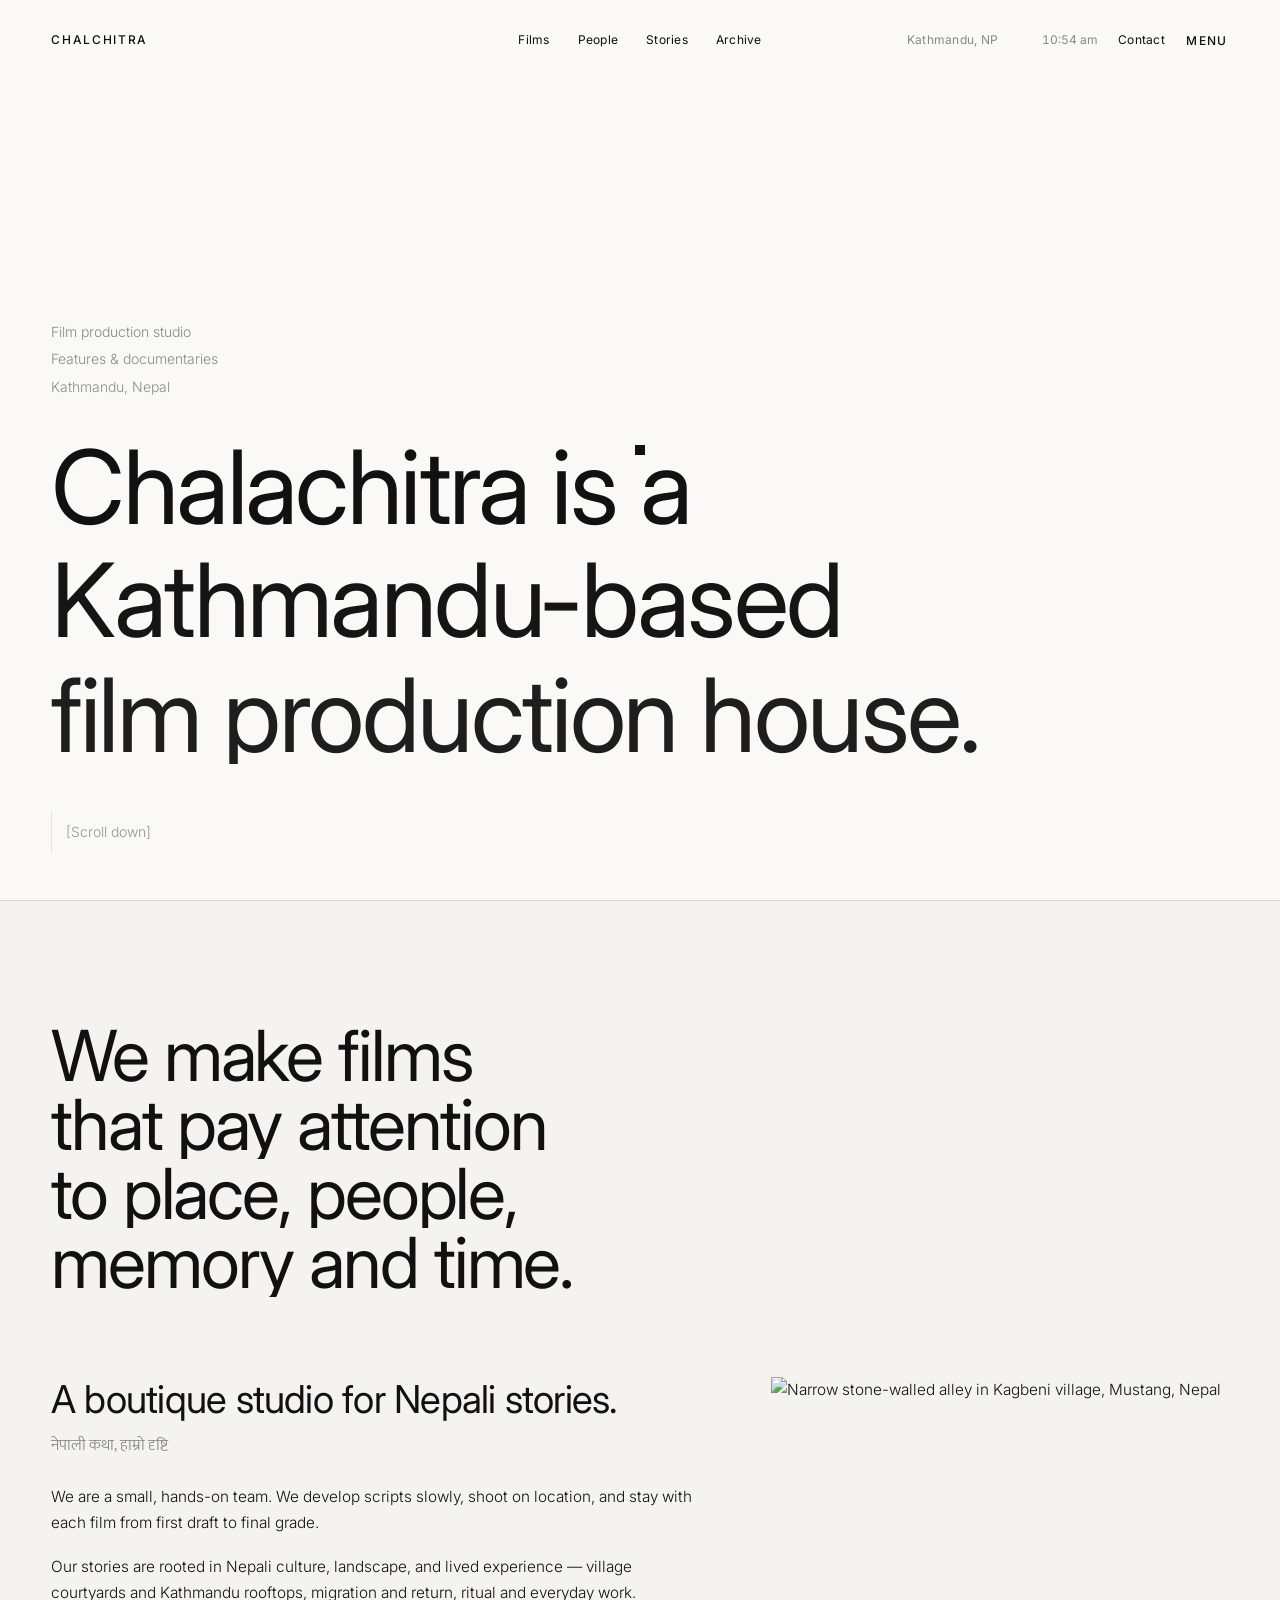
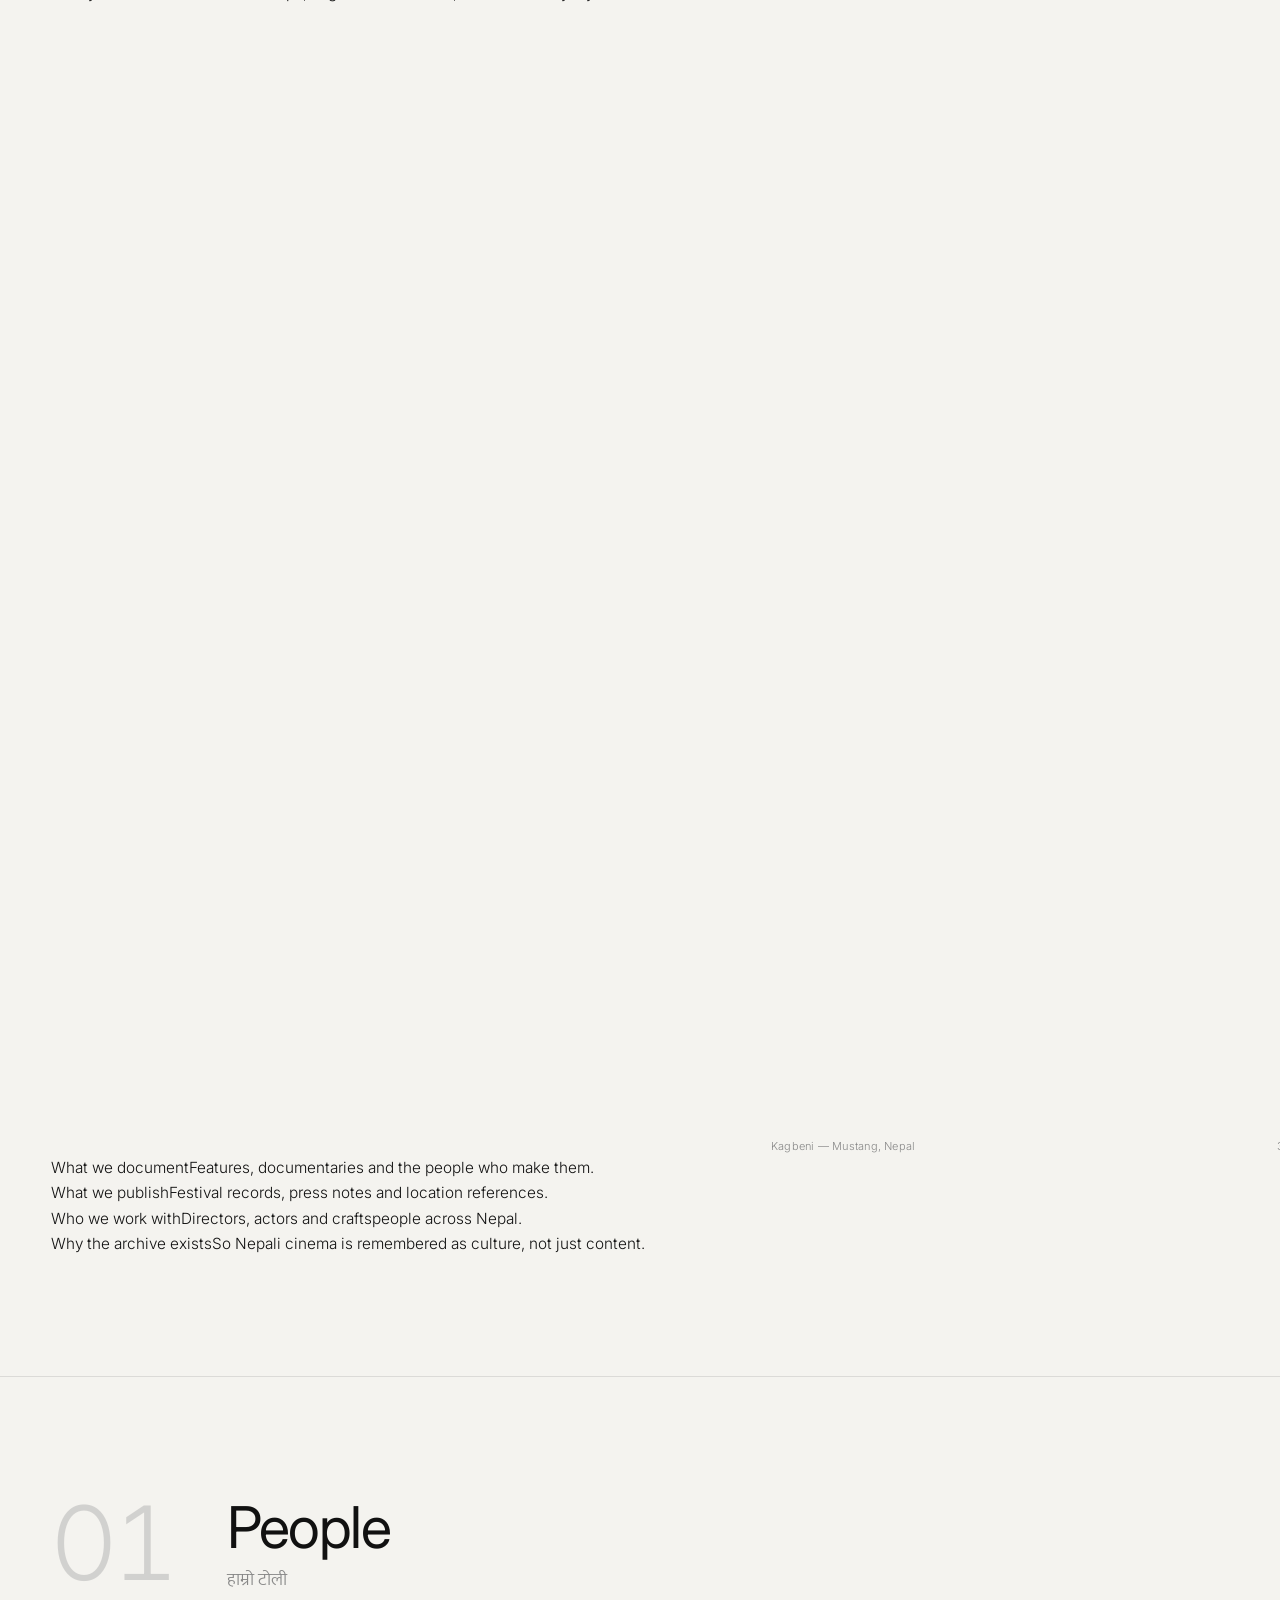
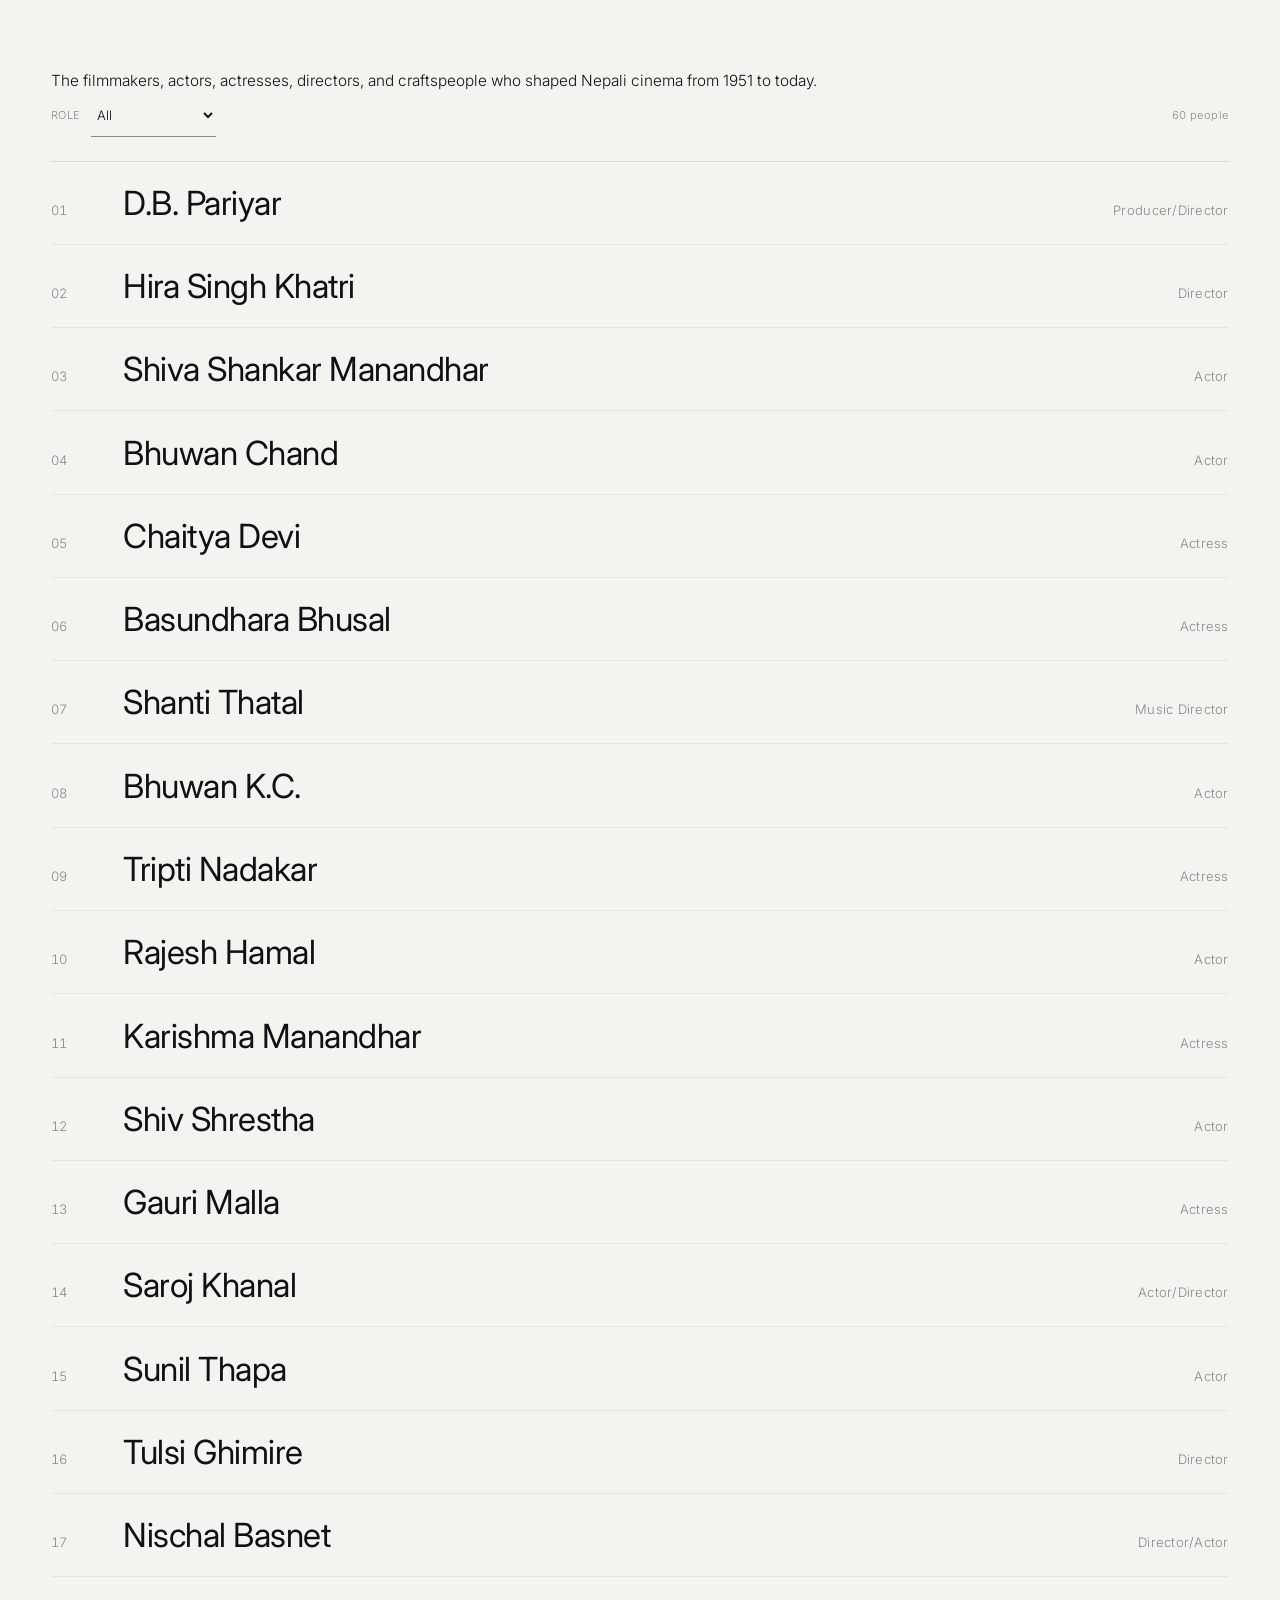
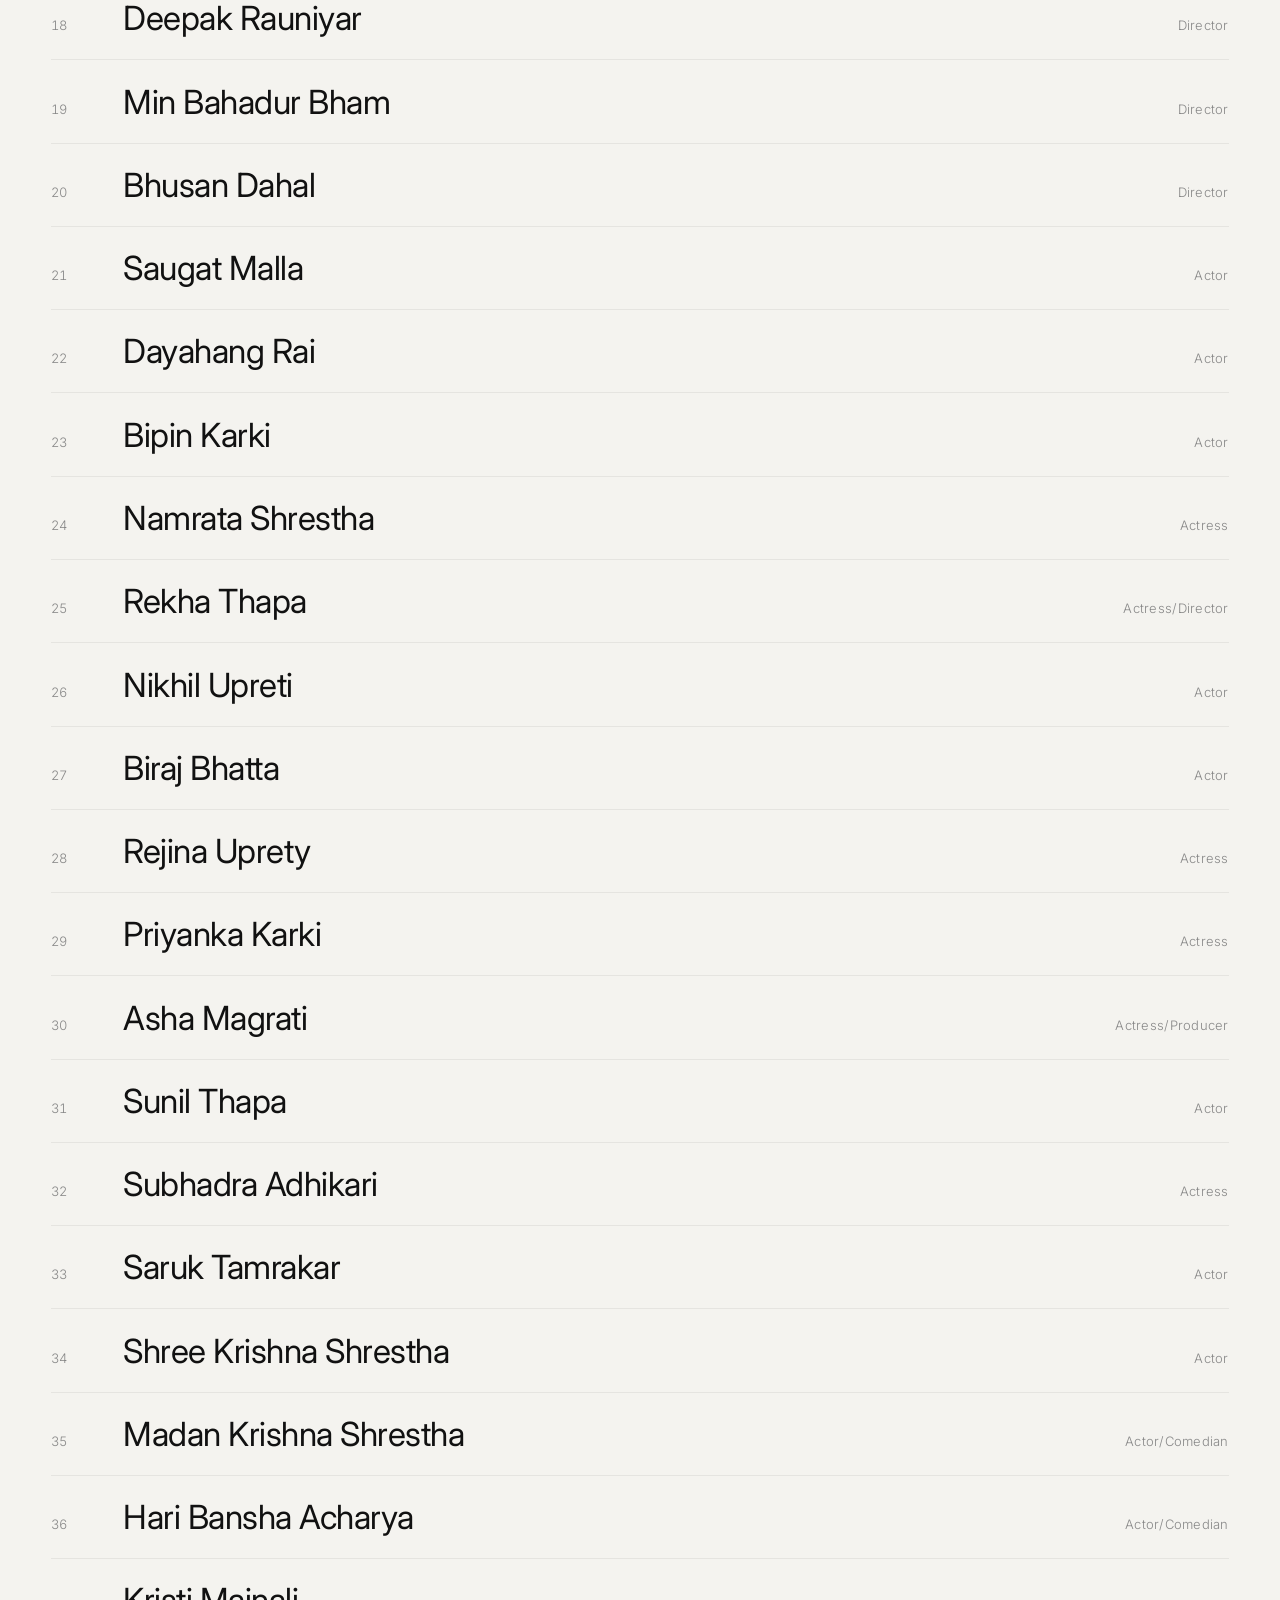
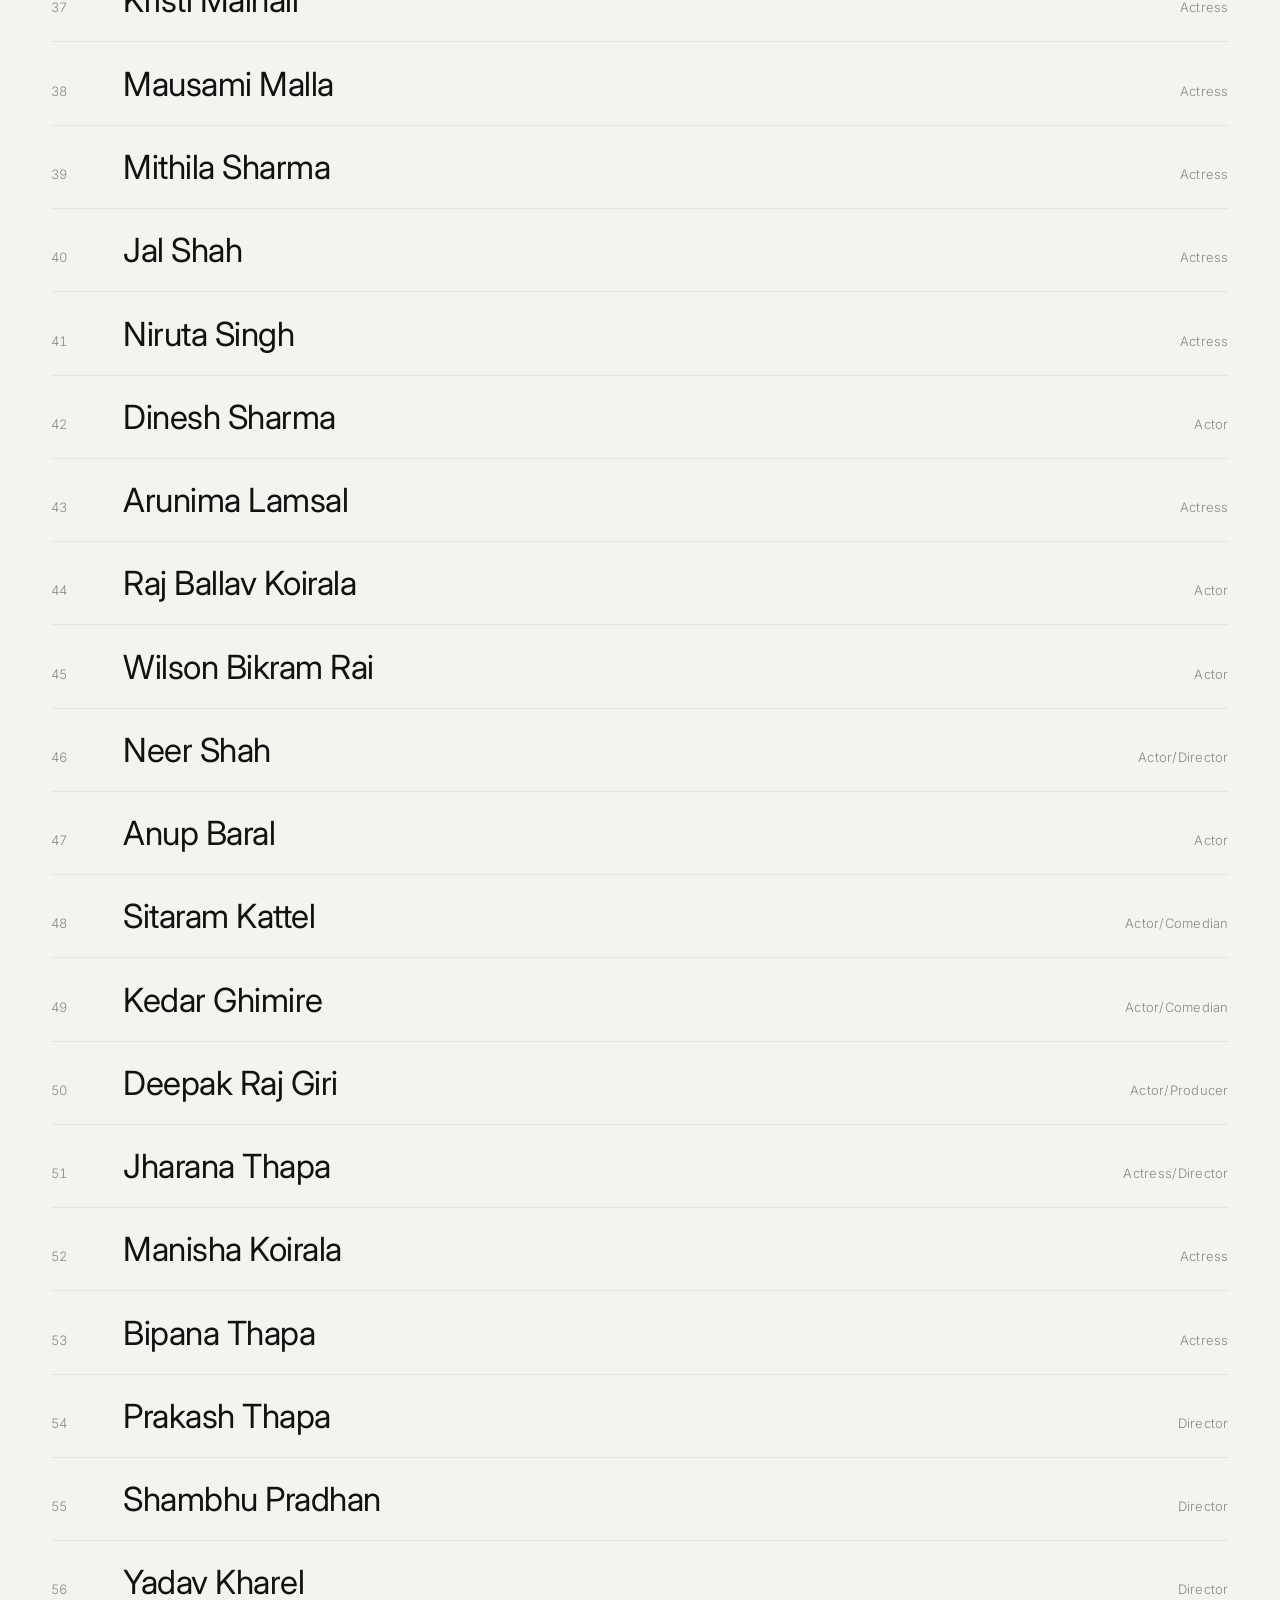
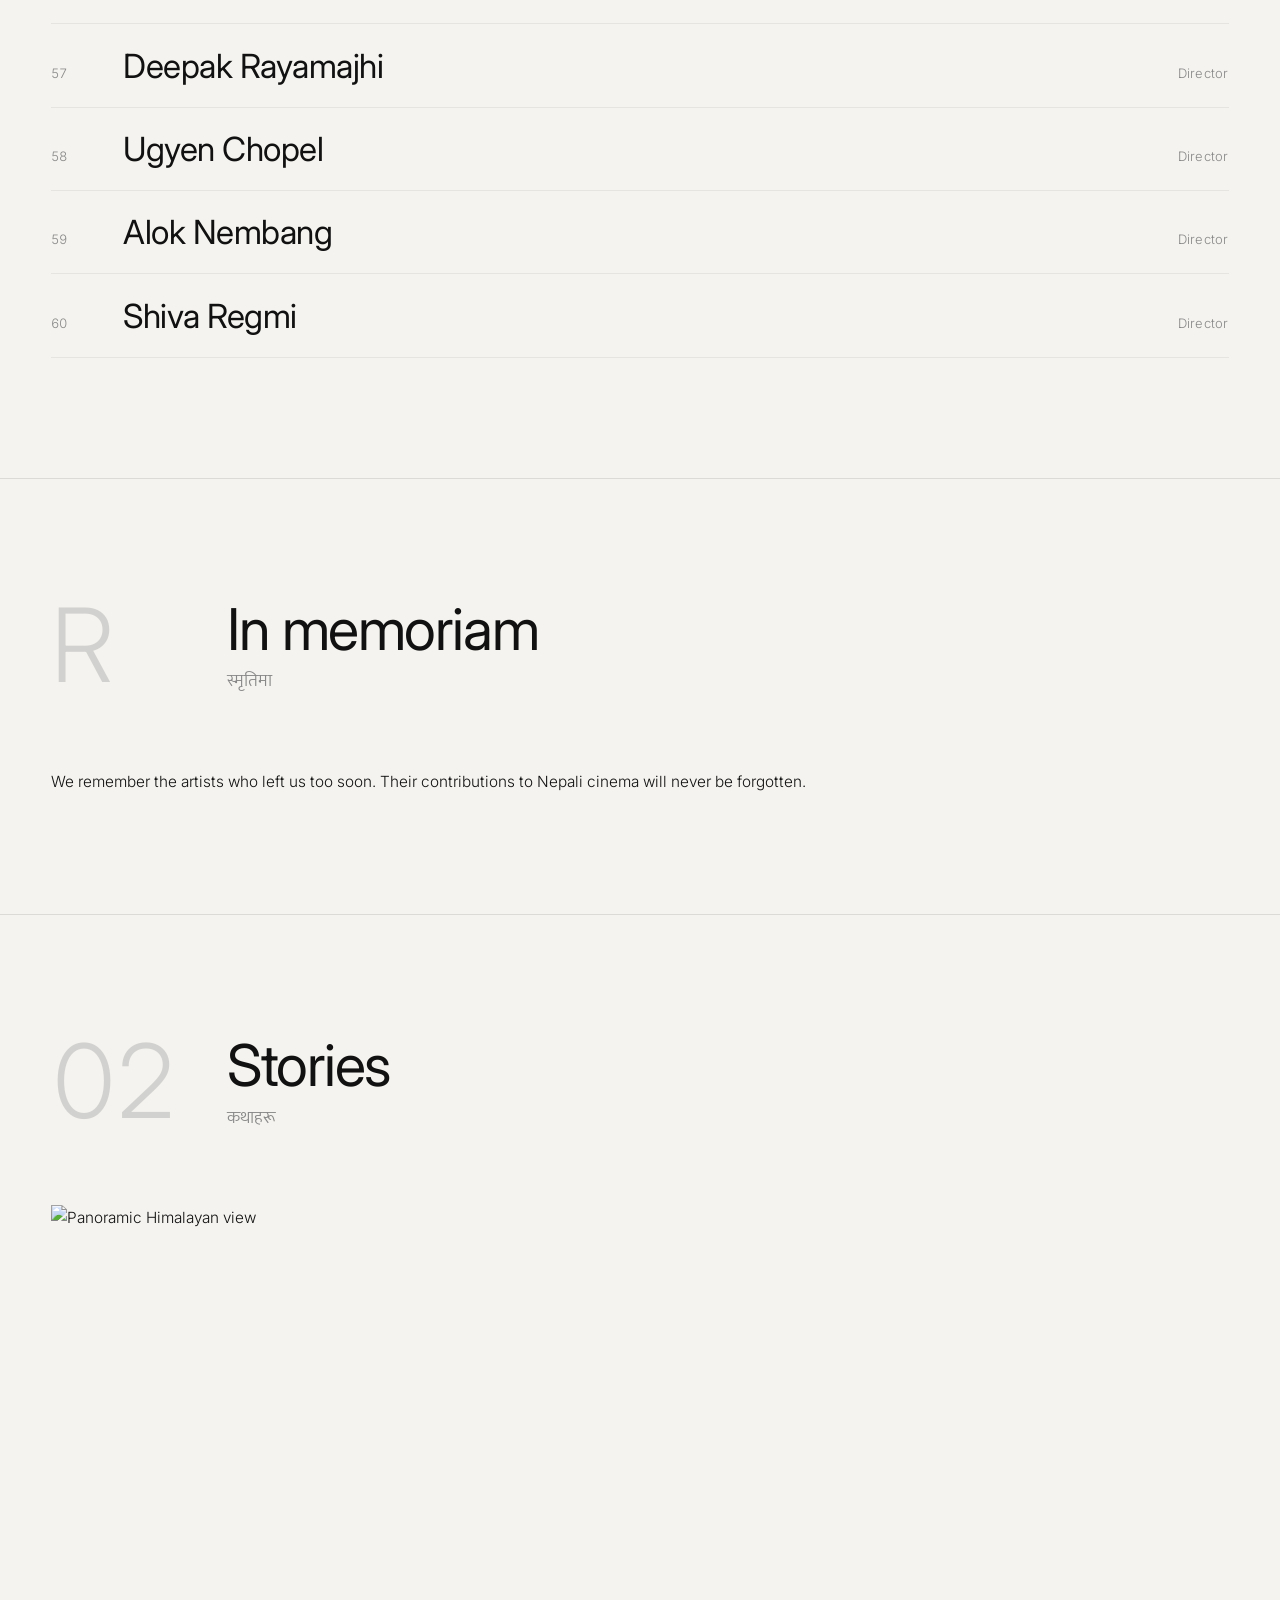
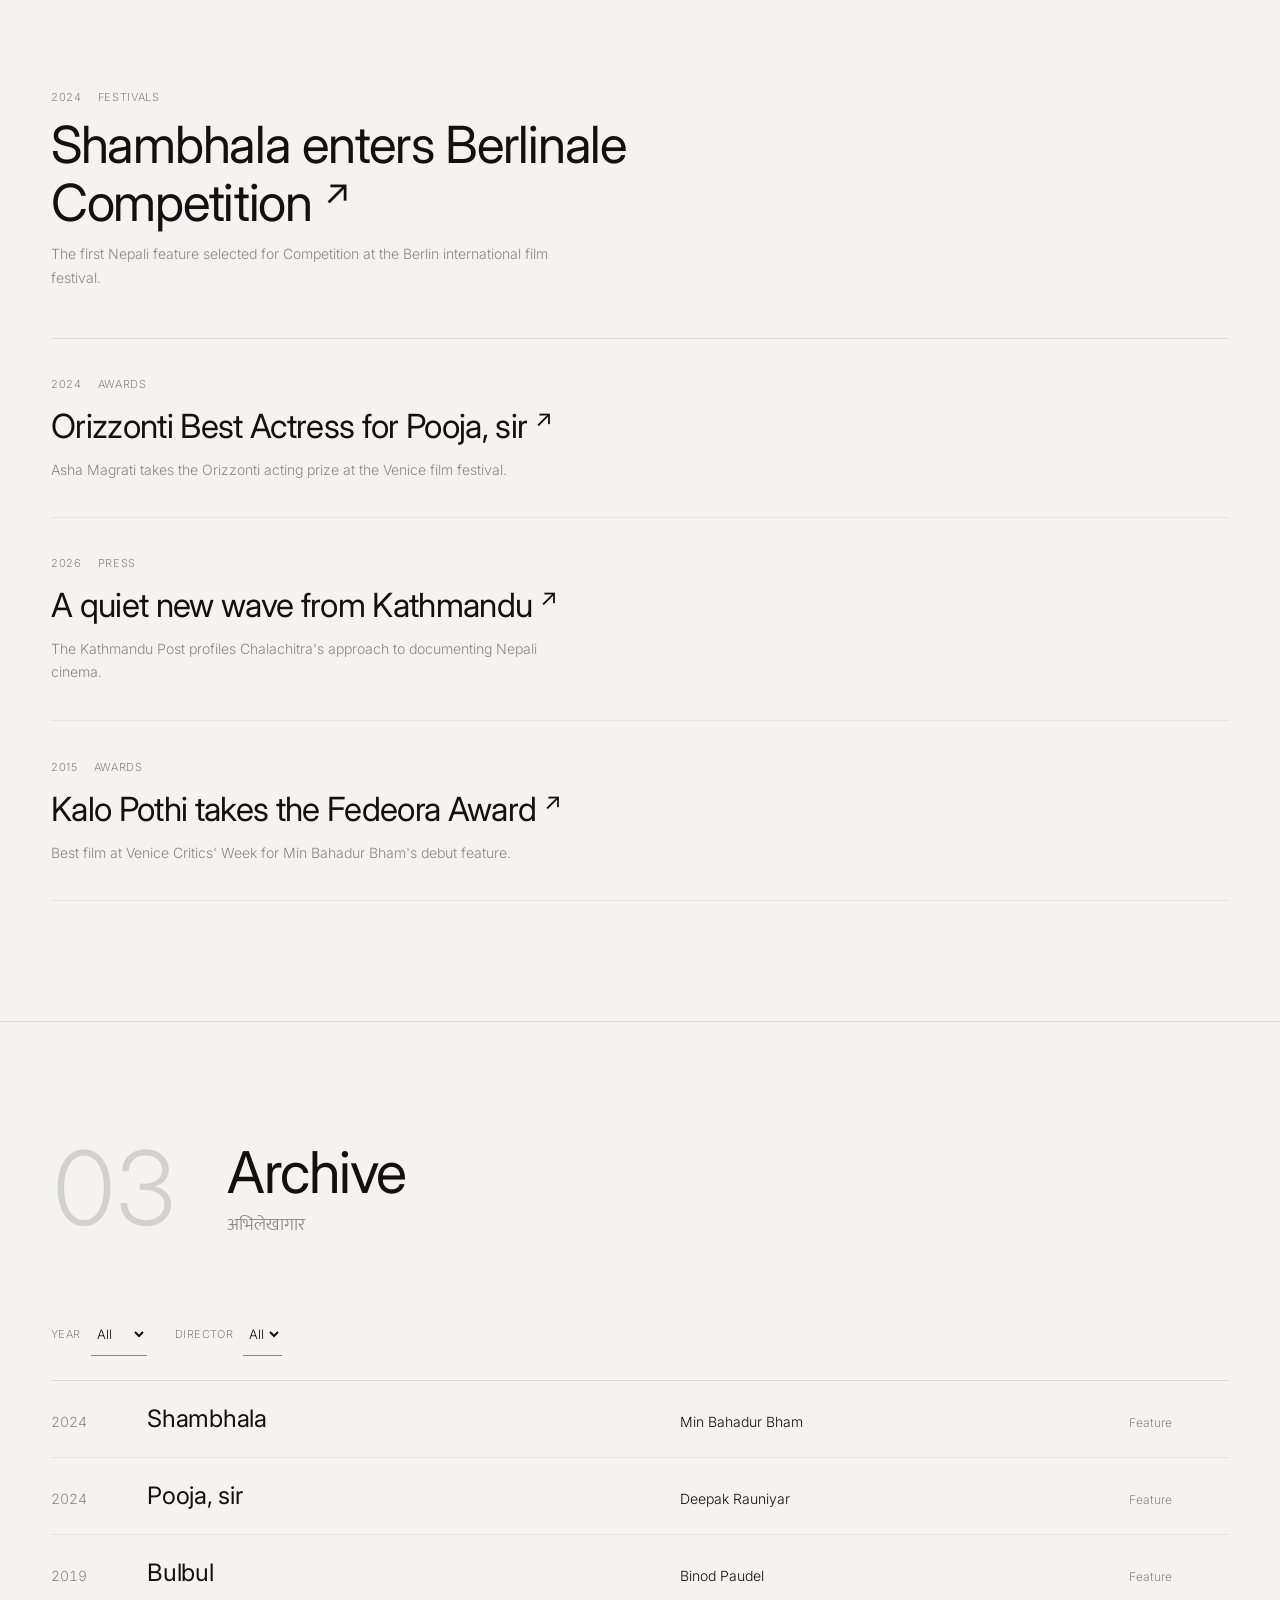
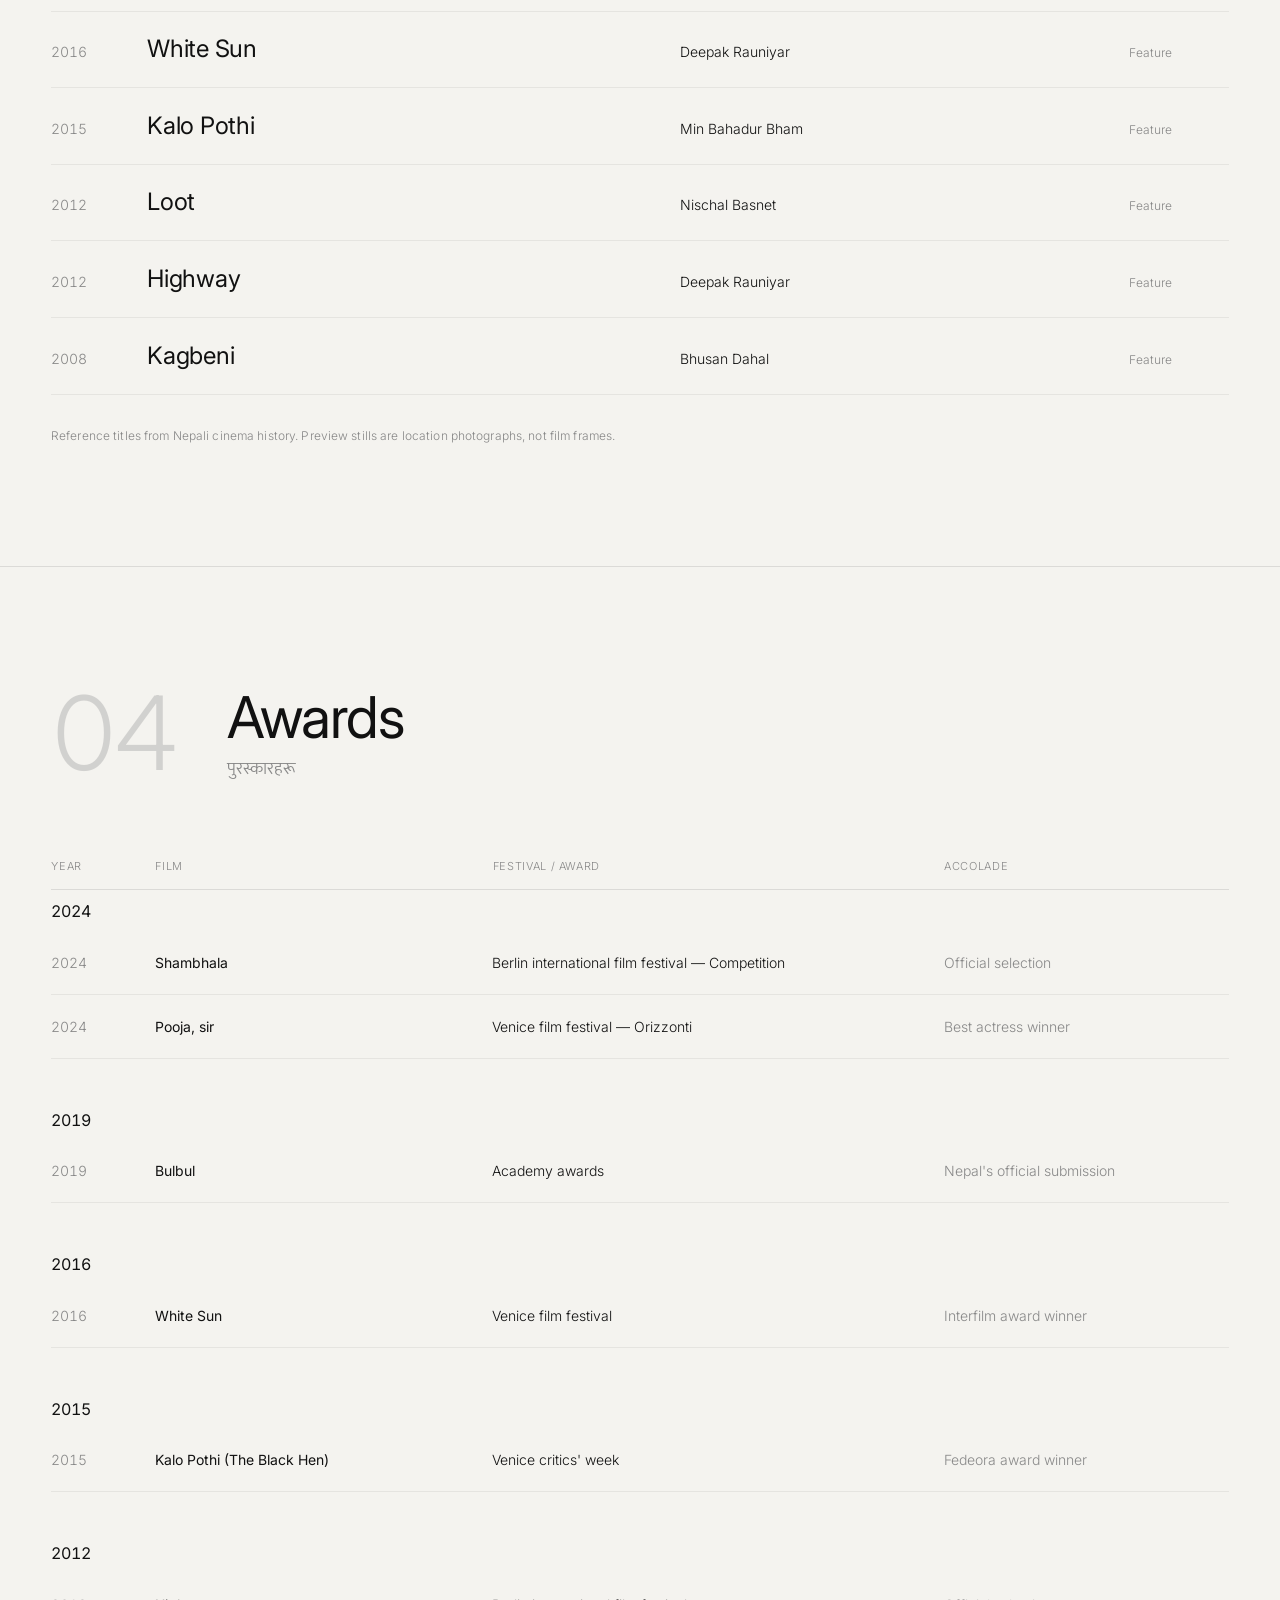
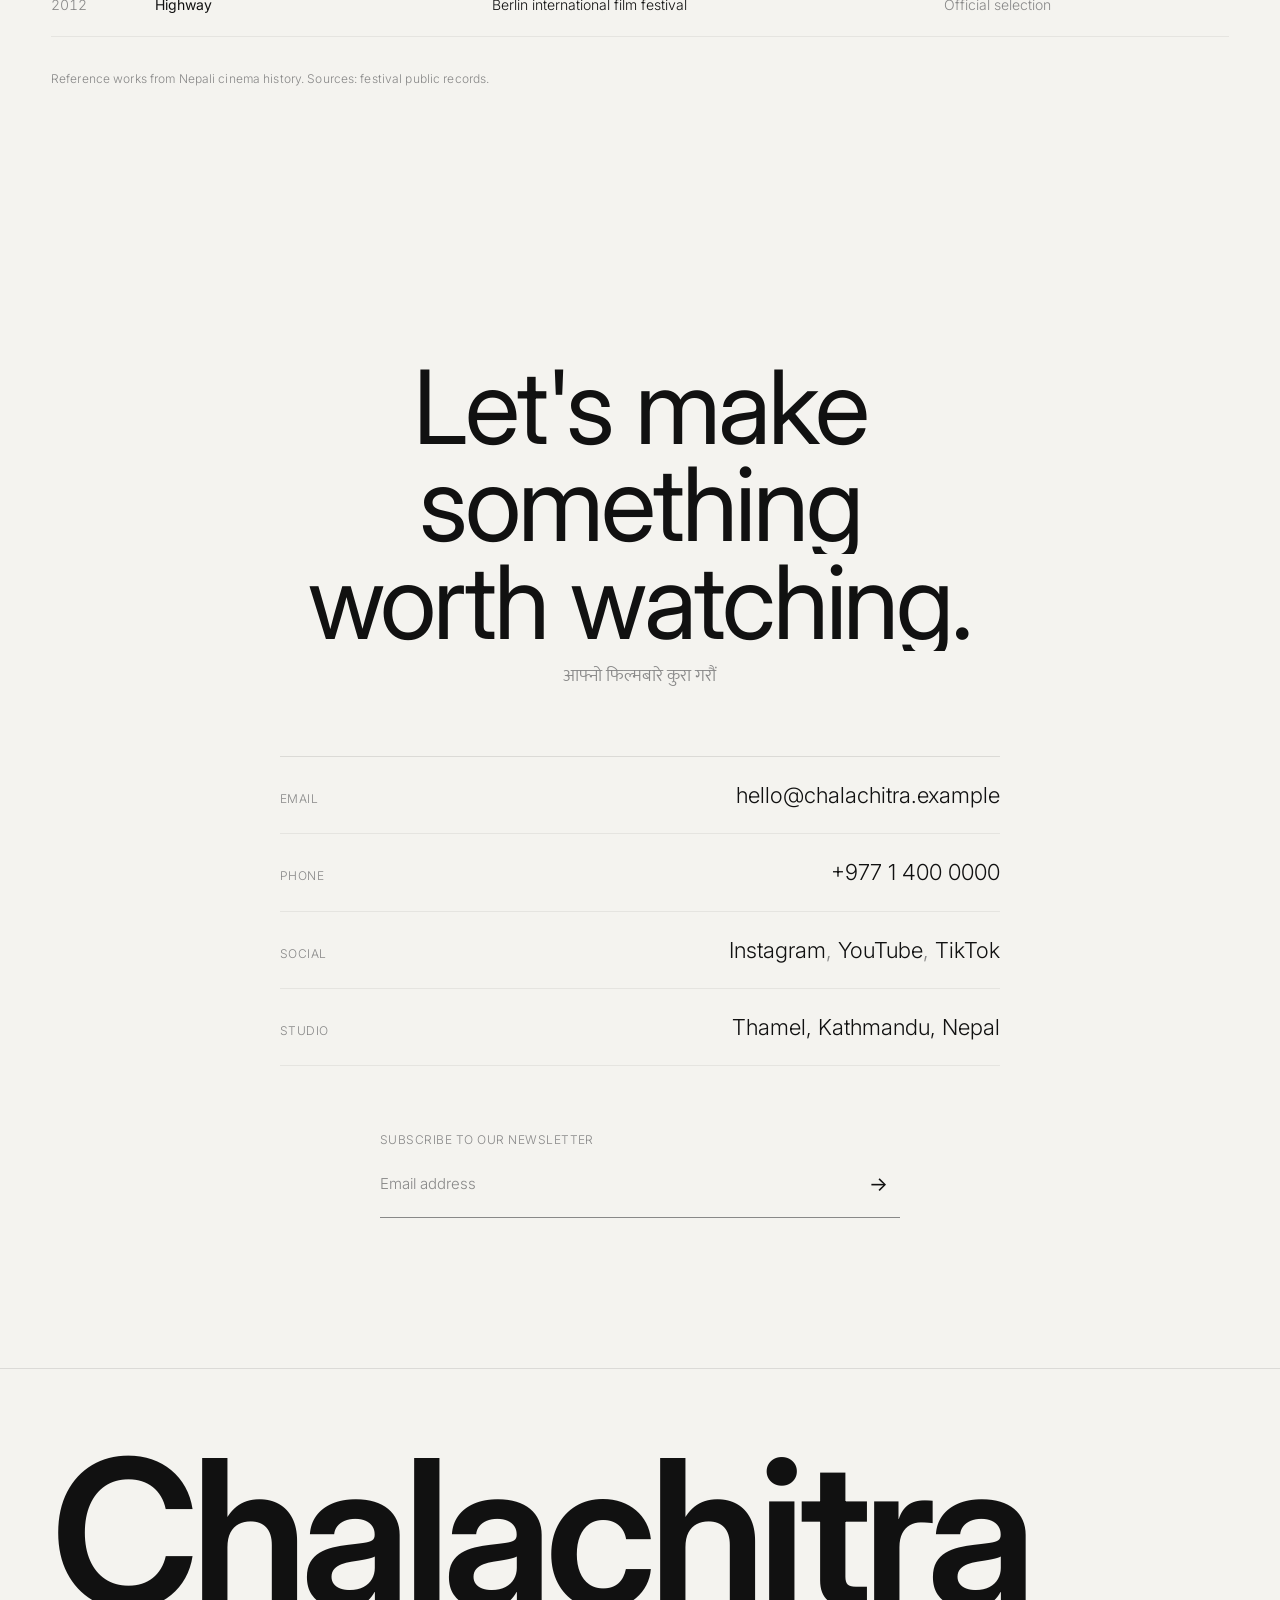
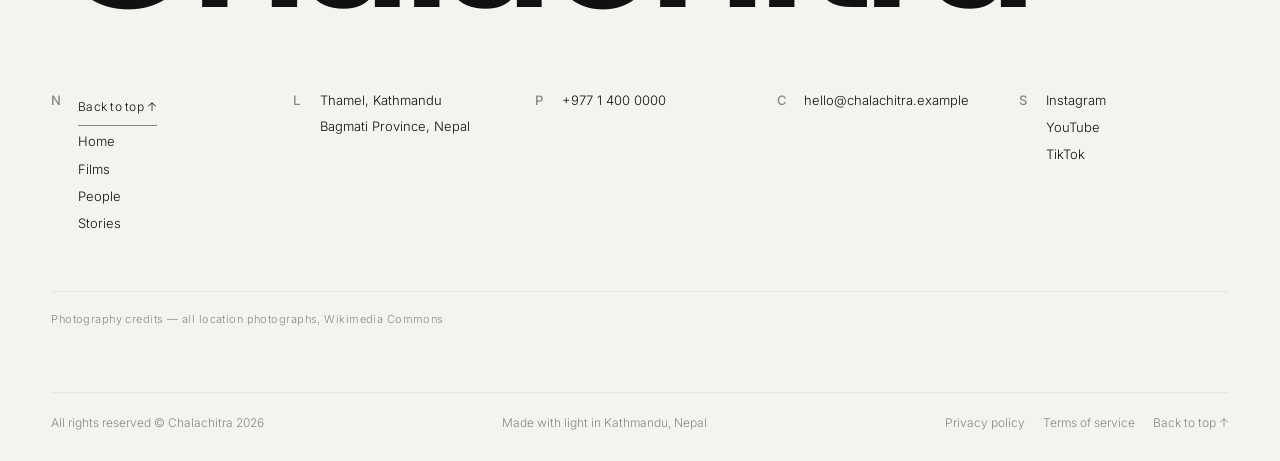
==== commit 67248aed: "feat: move Film Archive to separate films.html page" ====
--- a/index.html
+++ b/index.html
@@ -38,7 +38,7 @@
   <header id="site-header">
     <a class="wordmark" href="#home" aria-label="Chalachitra home">CHALCHITRA</a>
     <nav class="nav-center" aria-label="Primary">
-      <a href="#films">Films</a>
+      <a href="films.html">Films</a>
       <a href="#people">People</a>
       <a href="#stories">Stories</a>
       <a href="#archive">Archive</a>
@@ -59,7 +59,7 @@
     </div>
     <nav class="menu-links" aria-label="Menu">
       <a href="#home"><span class="idx">01</span>Home</a>
-      <a href="#films"><span class="idx">02</span>Films</a>
+      <a href="films.html"><span class="idx">02</span>Films</a>
       <a href="#people"><span class="idx">03</span>People</a>
       <a href="#stories"><span class="idx">04</span>Stories</a>
       <a href="#archive"><span class="idx">05</span>Archive</a>
@@ -123,33 +123,6 @@
       </div>
     </section>
 
-    <!-- Films — Complete Archive -->
-    <section class="block" id="films" aria-labelledby="films-h">
-      <div class="section-header">
-        <div class="section-num">00</div>
-        <div class="section-title">
-          <h2 id="films-h" data-reveal>Film archive</h2>
-          <p class="ne" lang="ne" data-reveal>फिल्म अभिलेखागार — १९५१–२०२६</p>
-        </div>
-      </div>
-      <p class="section-desc" data-reveal>Every Nepali film from Satya Harishchandra (1951) to the present. The complete history of Nepali cinema — 75 years of storytelling.</p>
-      <div class="decade-nav" id="decade-nav" data-reveal></div>
-      <div class="film-list" id="film-list"></div>
-      <p class="table-note" data-reveal>Source: public records, Wikipedia, Film Development Board of Nepal. Last updated: September 2026.</p>
-    </section>
-
-    <!-- Timeline — Key Events -->
-    <section class="block" id="timeline" aria-labelledby="timeline-h">
-      <div class="section-header">
-        <div class="section-num">T</div>
-        <div class="section-title">
-          <h2 id="timeline-h" data-reveal>Milestones</h2>
-          <p class="ne" lang="ne" data-reveal>महत्त्वपूर्ण क्षणहरू</p>
-        </div>
-      </div>
-      <div class="timeline-list" id="timeline-list"></div>
-    </section>
-
     <!-- People -->
     <section class="block" id="people" aria-labelledby="people-h">
       <div class="section-header">
@@ -312,7 +285,7 @@
   <footer aria-label="Footer">
     <div class="foot-word" aria-hidden="true"><span>Chalachitra</span></div>
     <div class="fgrid">
-      <div class="fblock"><span class="k">N</span><div class="stack"><button id="to-top">Back to top ↑</button><a href="#home">Home</a><a href="#films">Films</a><a href="#people">People</a><a href="#stories">Stories</a></div></div>
+      <div class="fblock"><span class="k">N</span><div class="stack"><button id="to-top">Back to top ↑</button><a href="#home">Home</a><a href="films.html">Films</a><a href="#people">People</a><a href="#stories">Stories</a></div></div>
       <div class="fblock"><span class="k">L</span><div class="stack"><span>Thamel, Kathmandu</span><span>Bagmati Province, Nepal</span></div></div>
       <div class="fblock"><span class="k">P</span><div class="stack"><a href="tel:+97714000000">+977 1 400 0000</a></div></div>
       <div class="fblock"><span class="k">C</span><div class="stack"><a href="mailto:hello@chalachitra.example">hello@chalachitra.example</a></div></div>
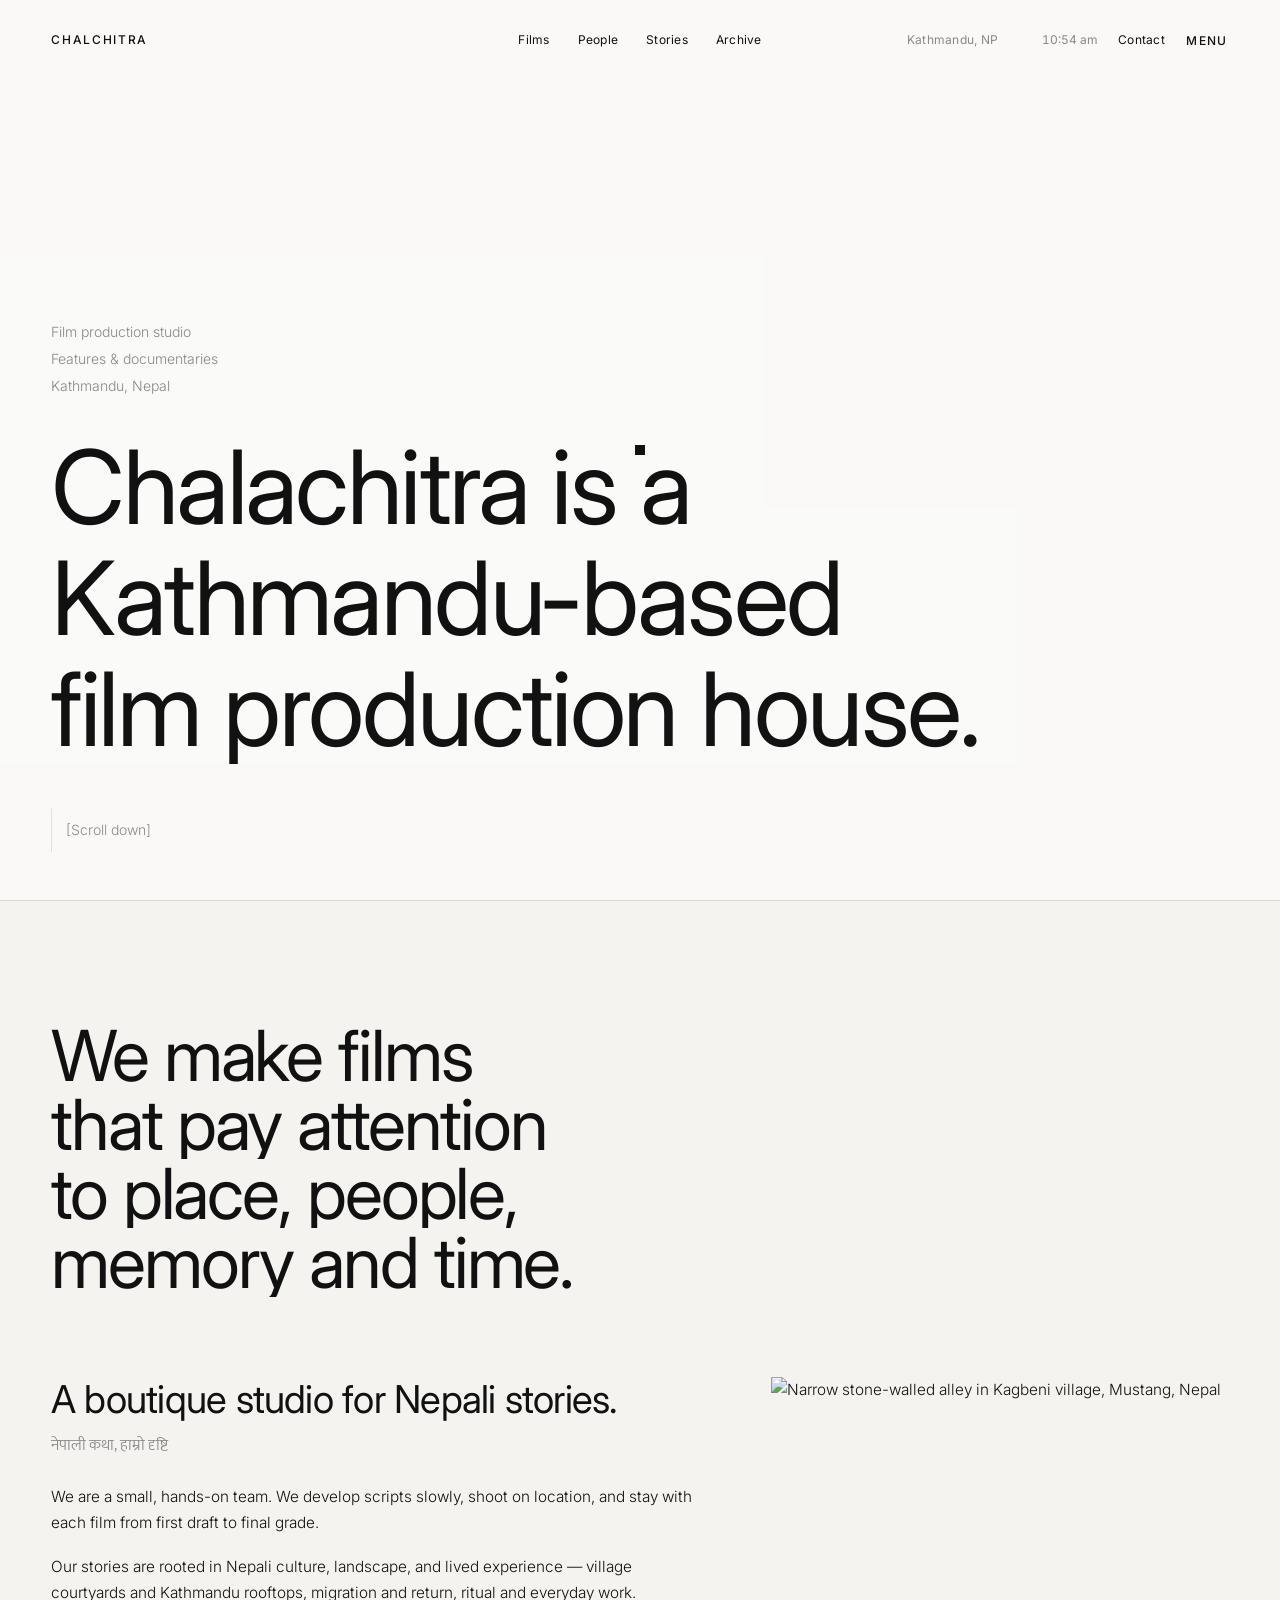
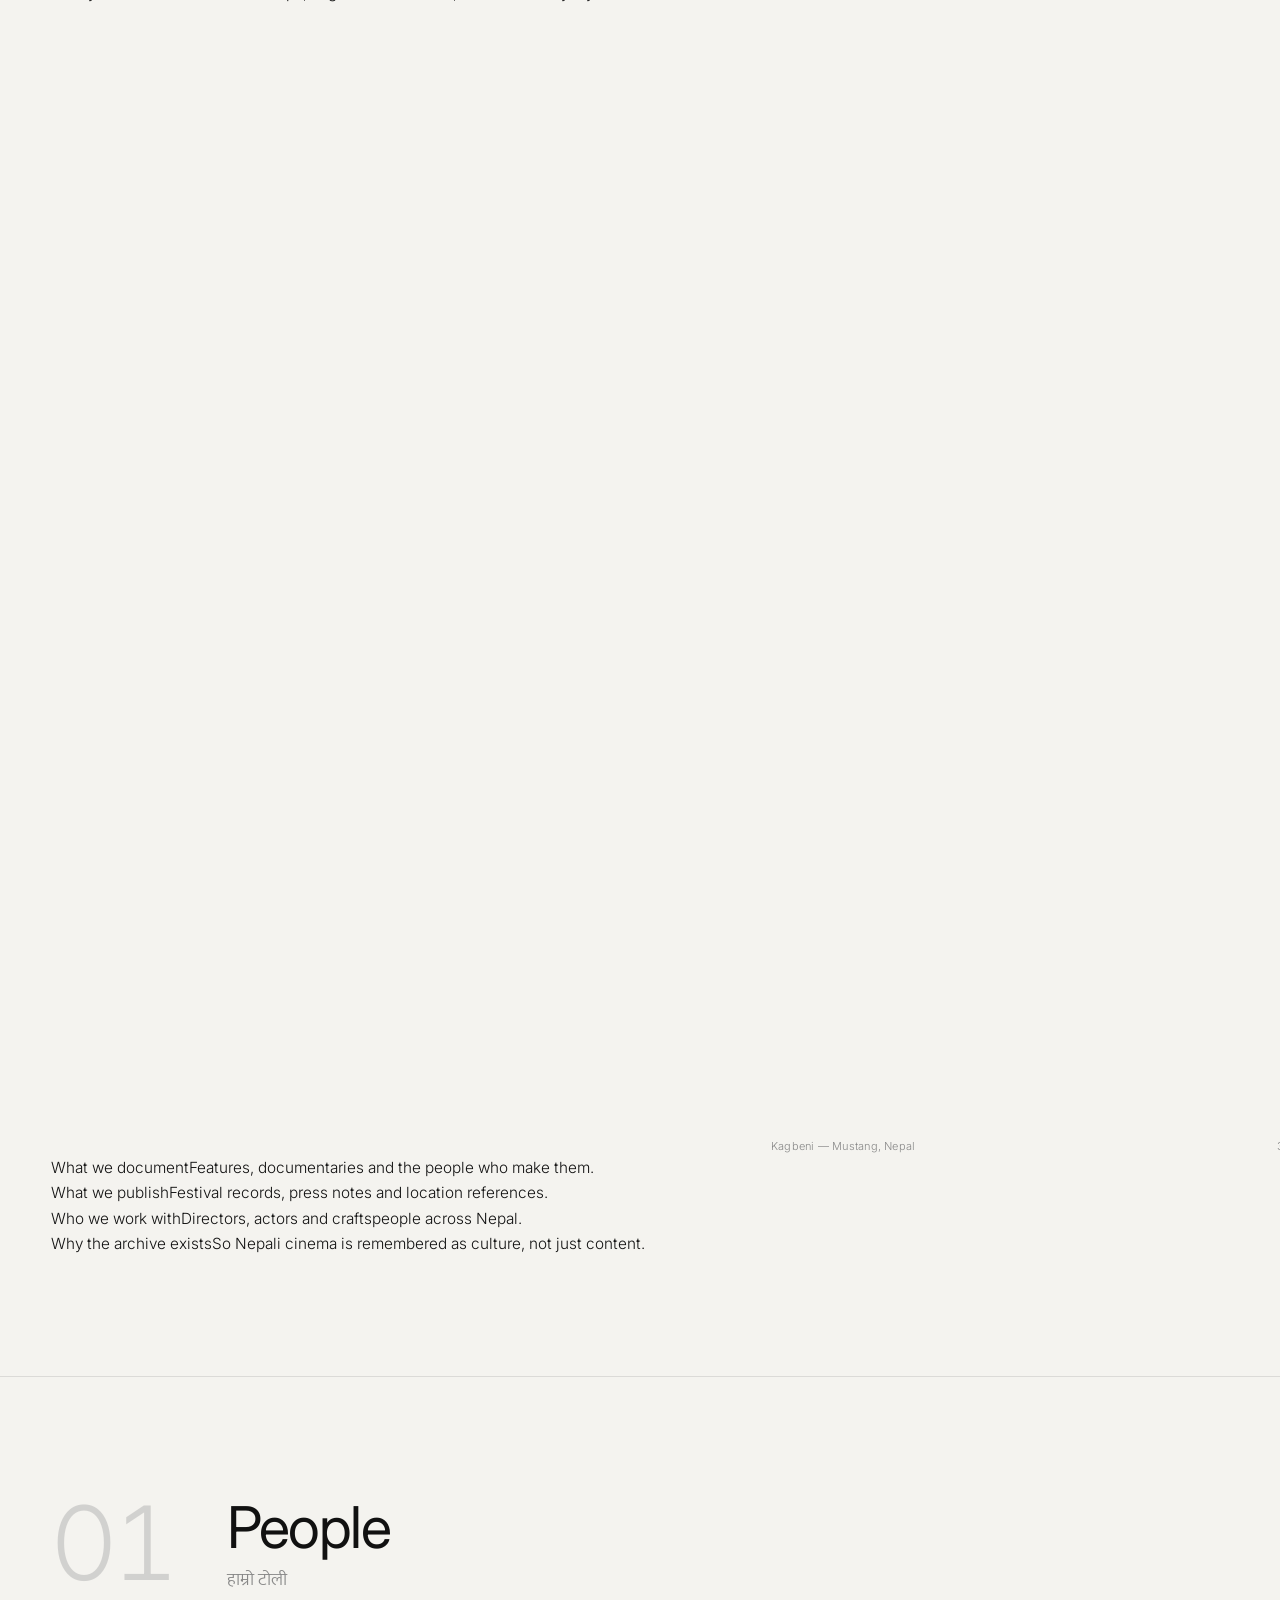
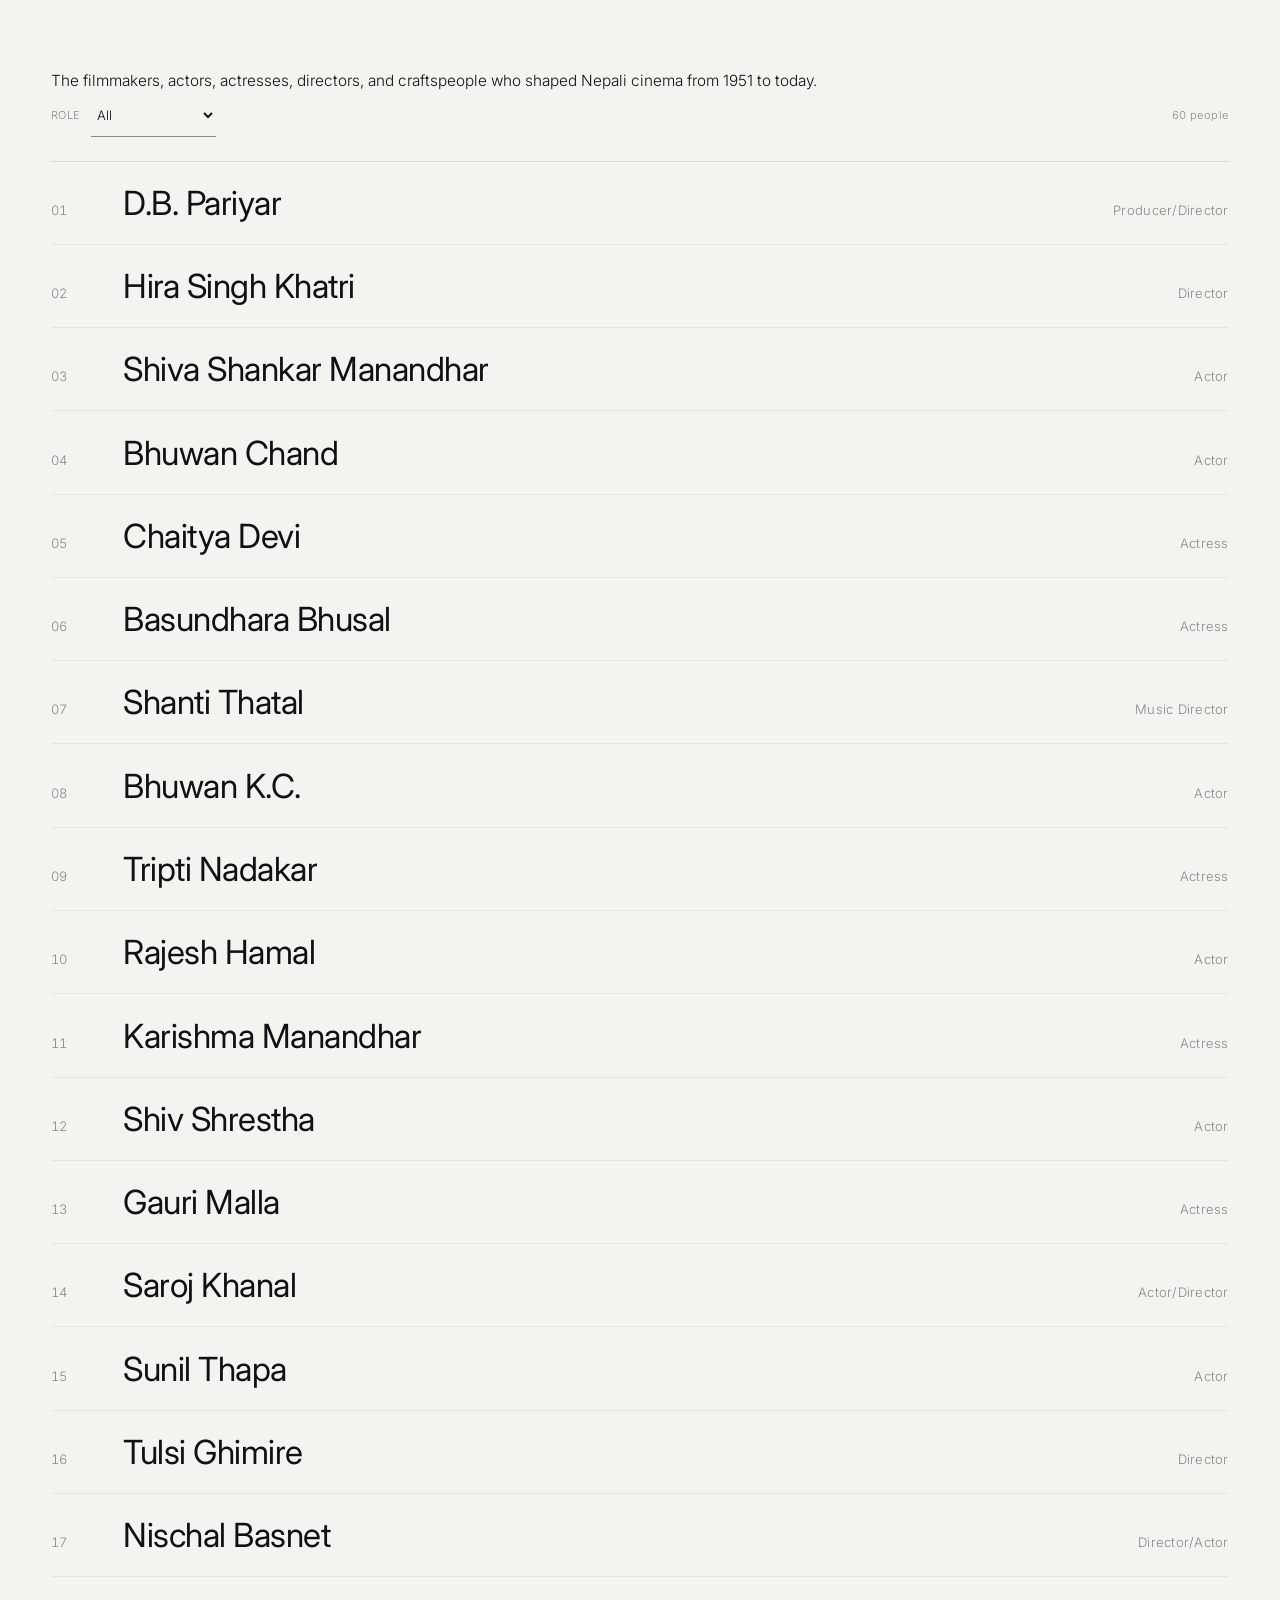
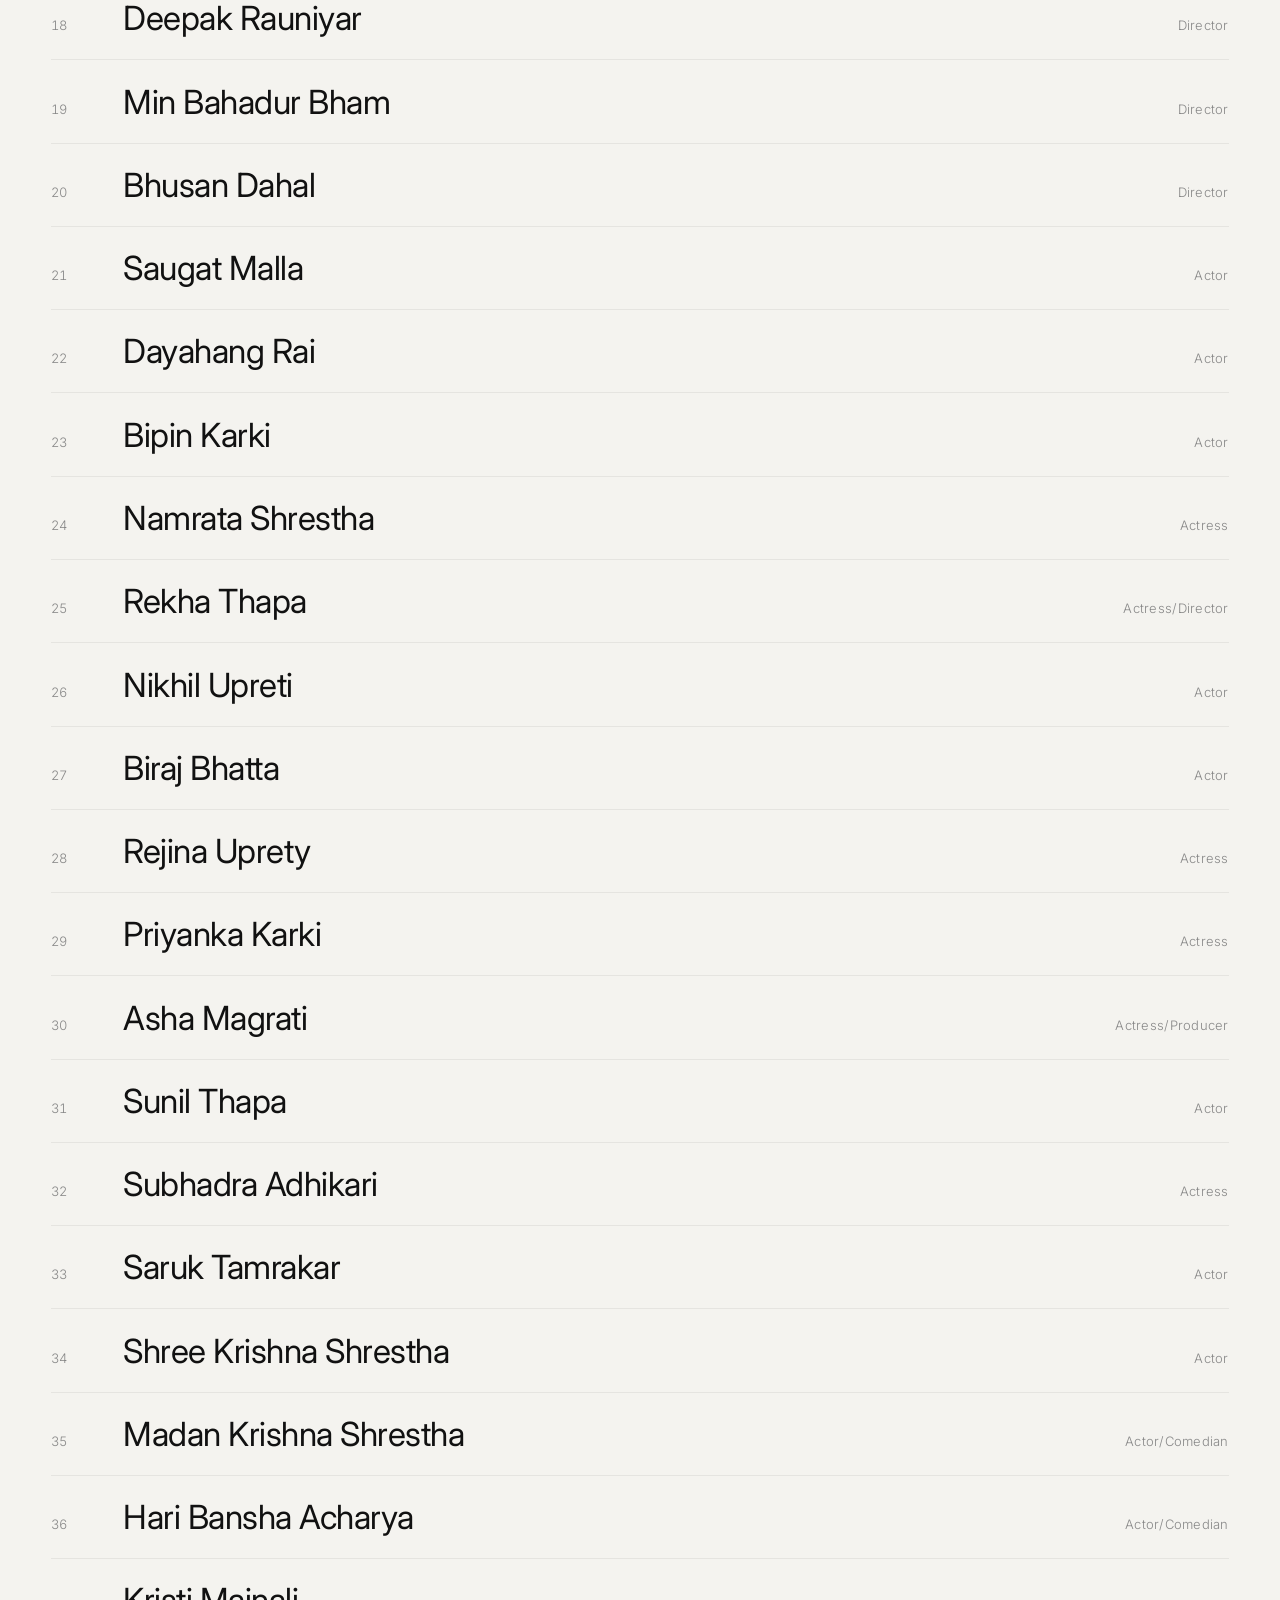
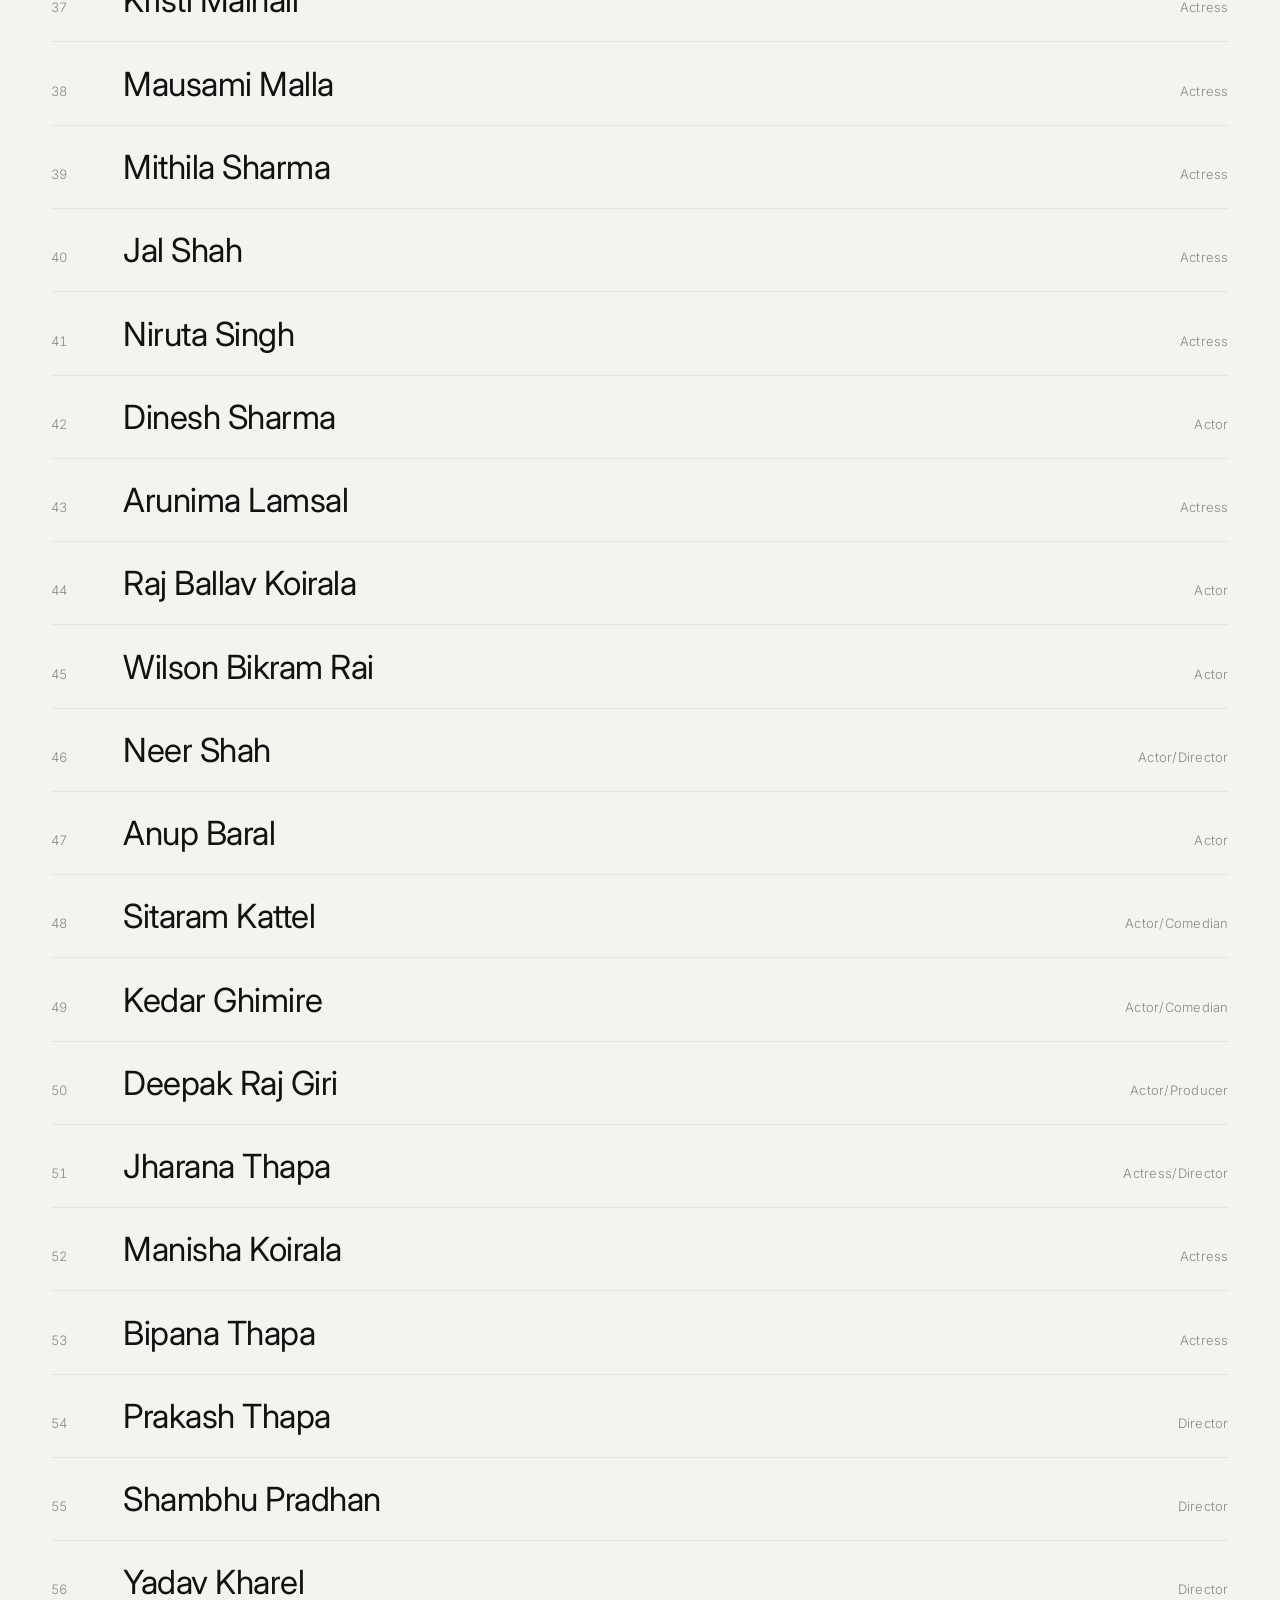
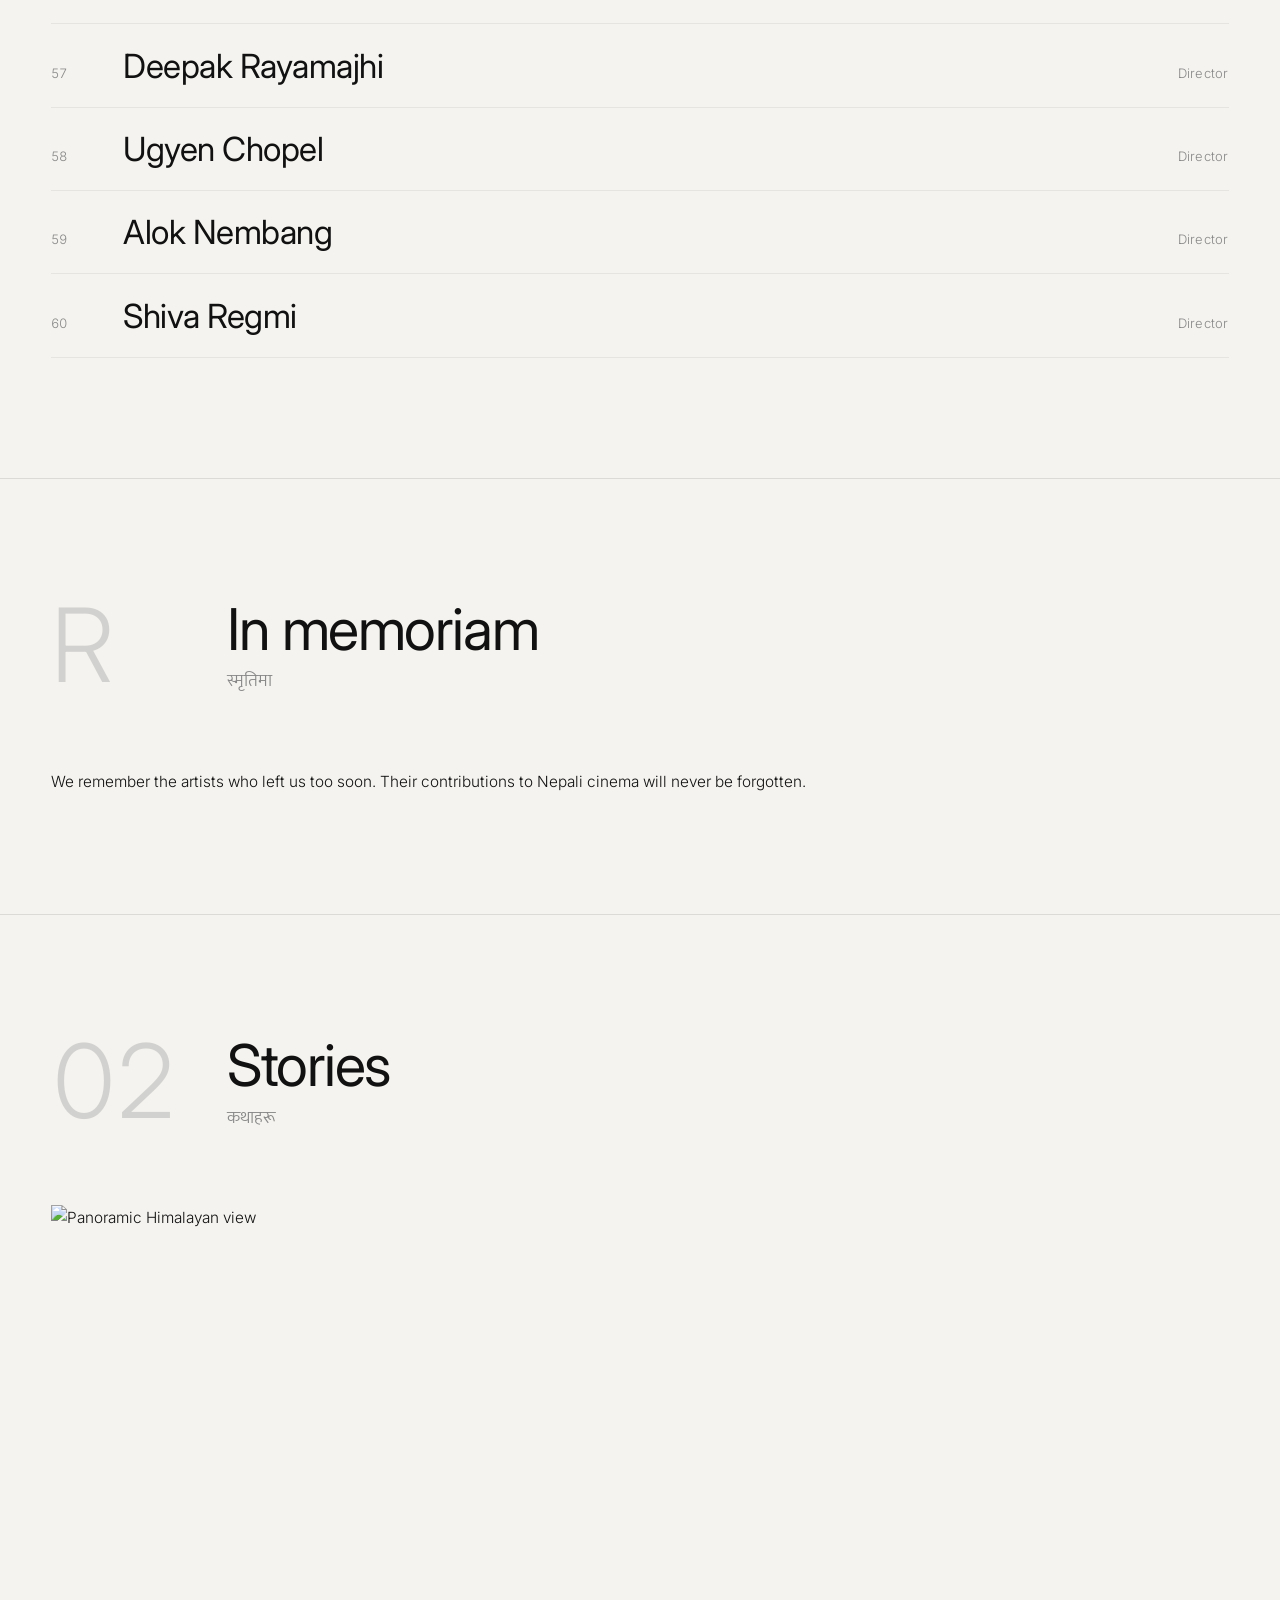
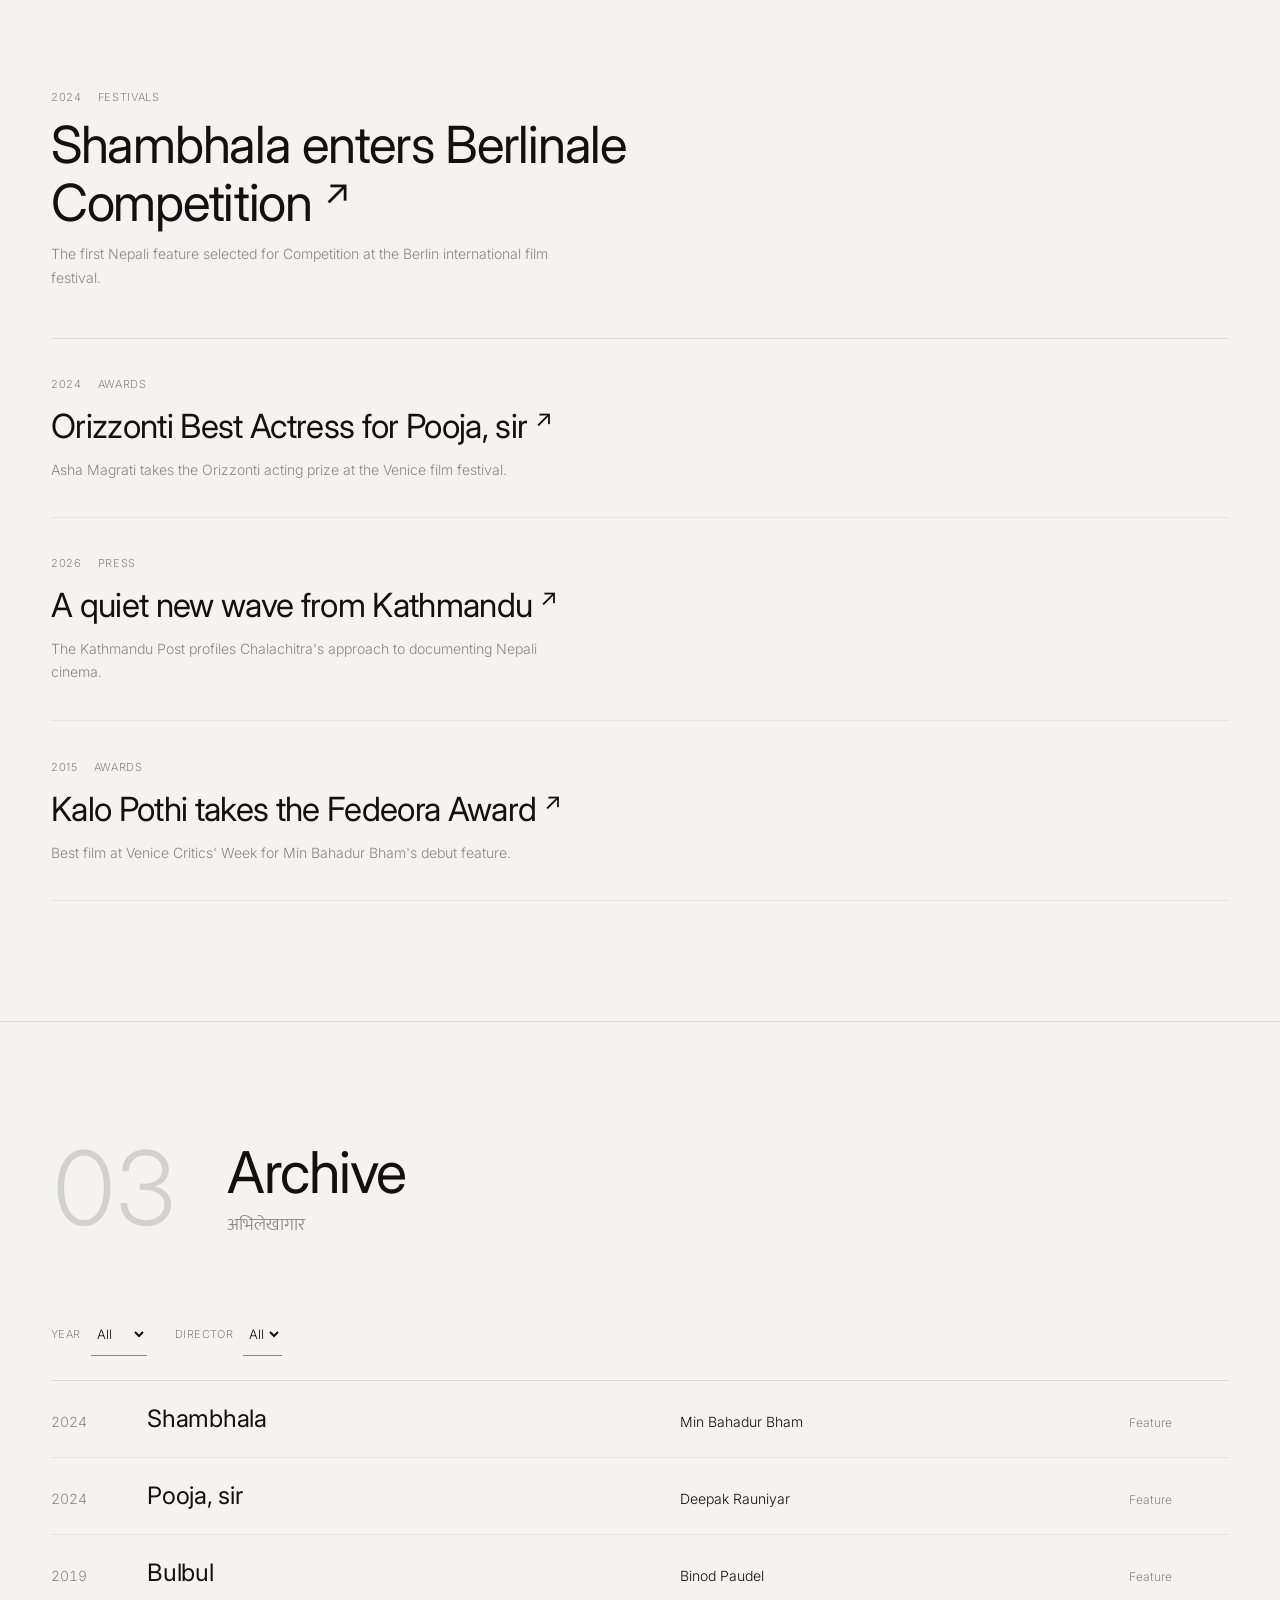
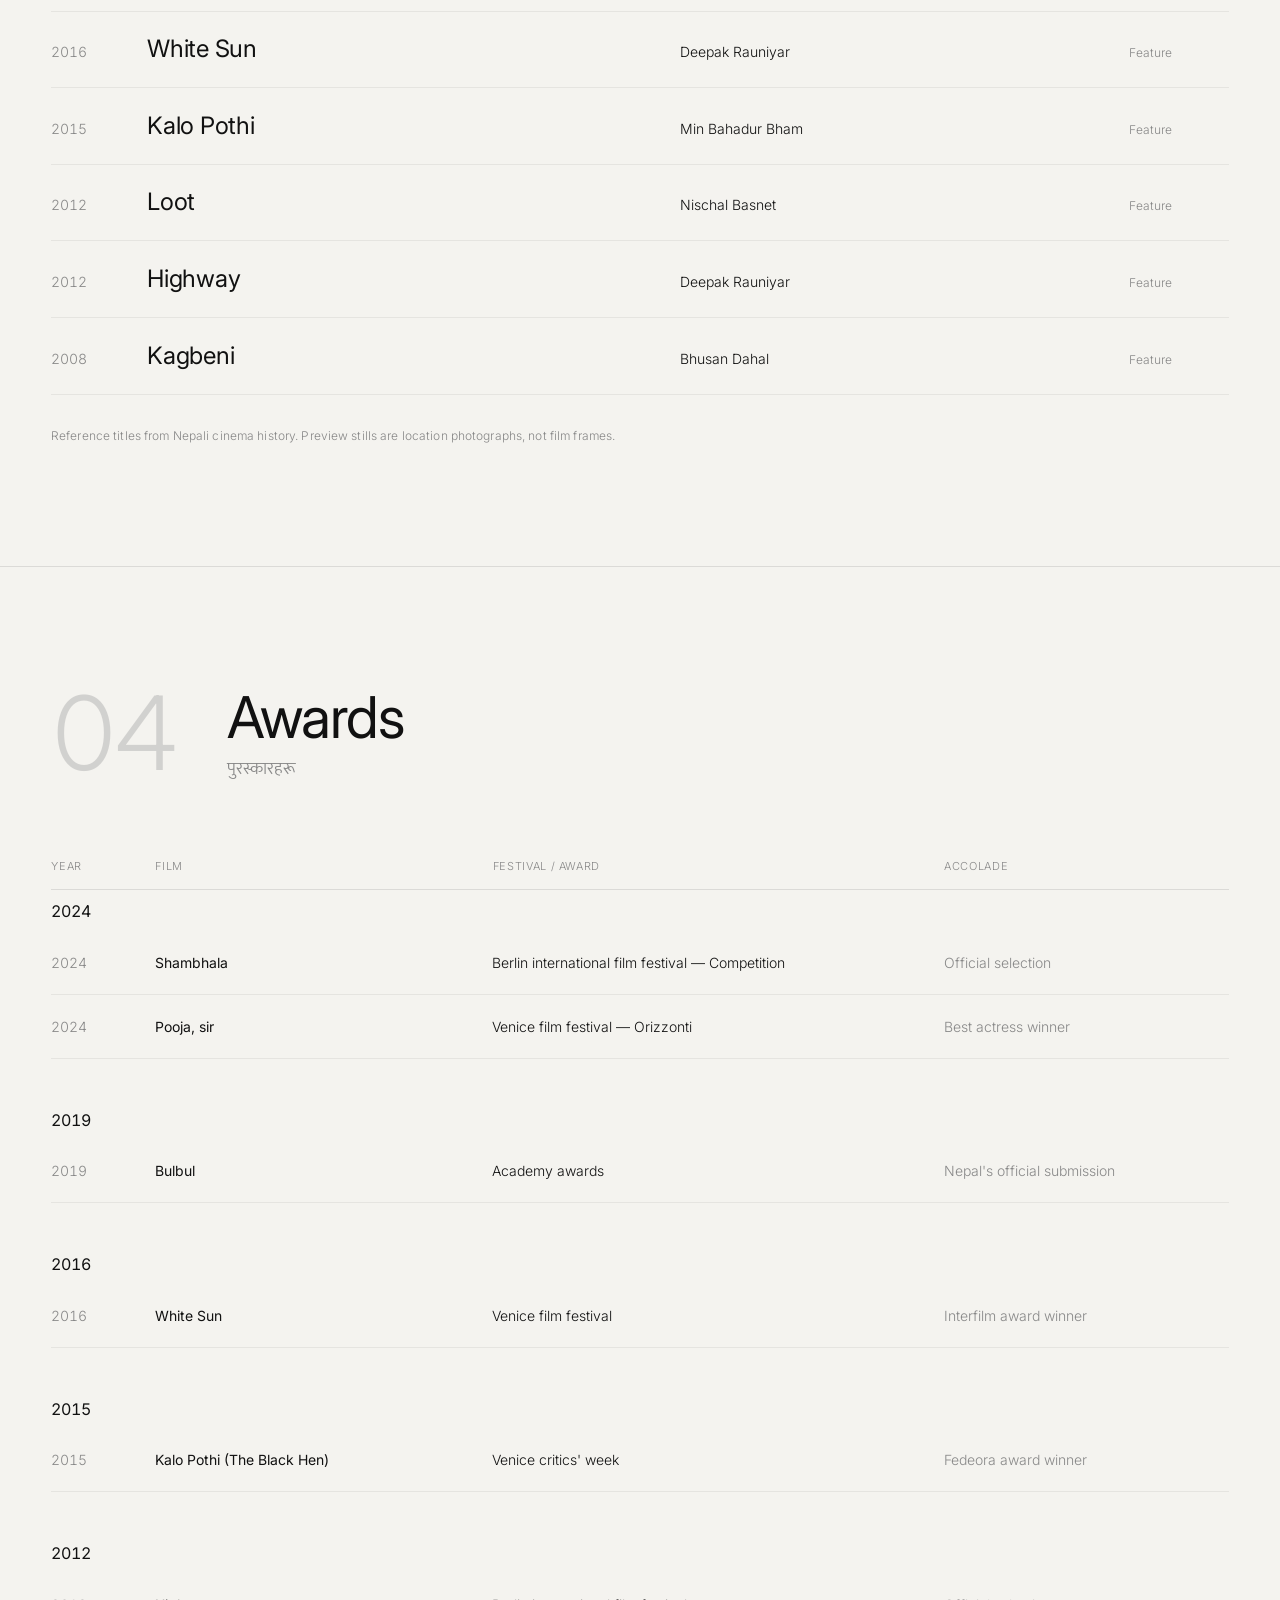
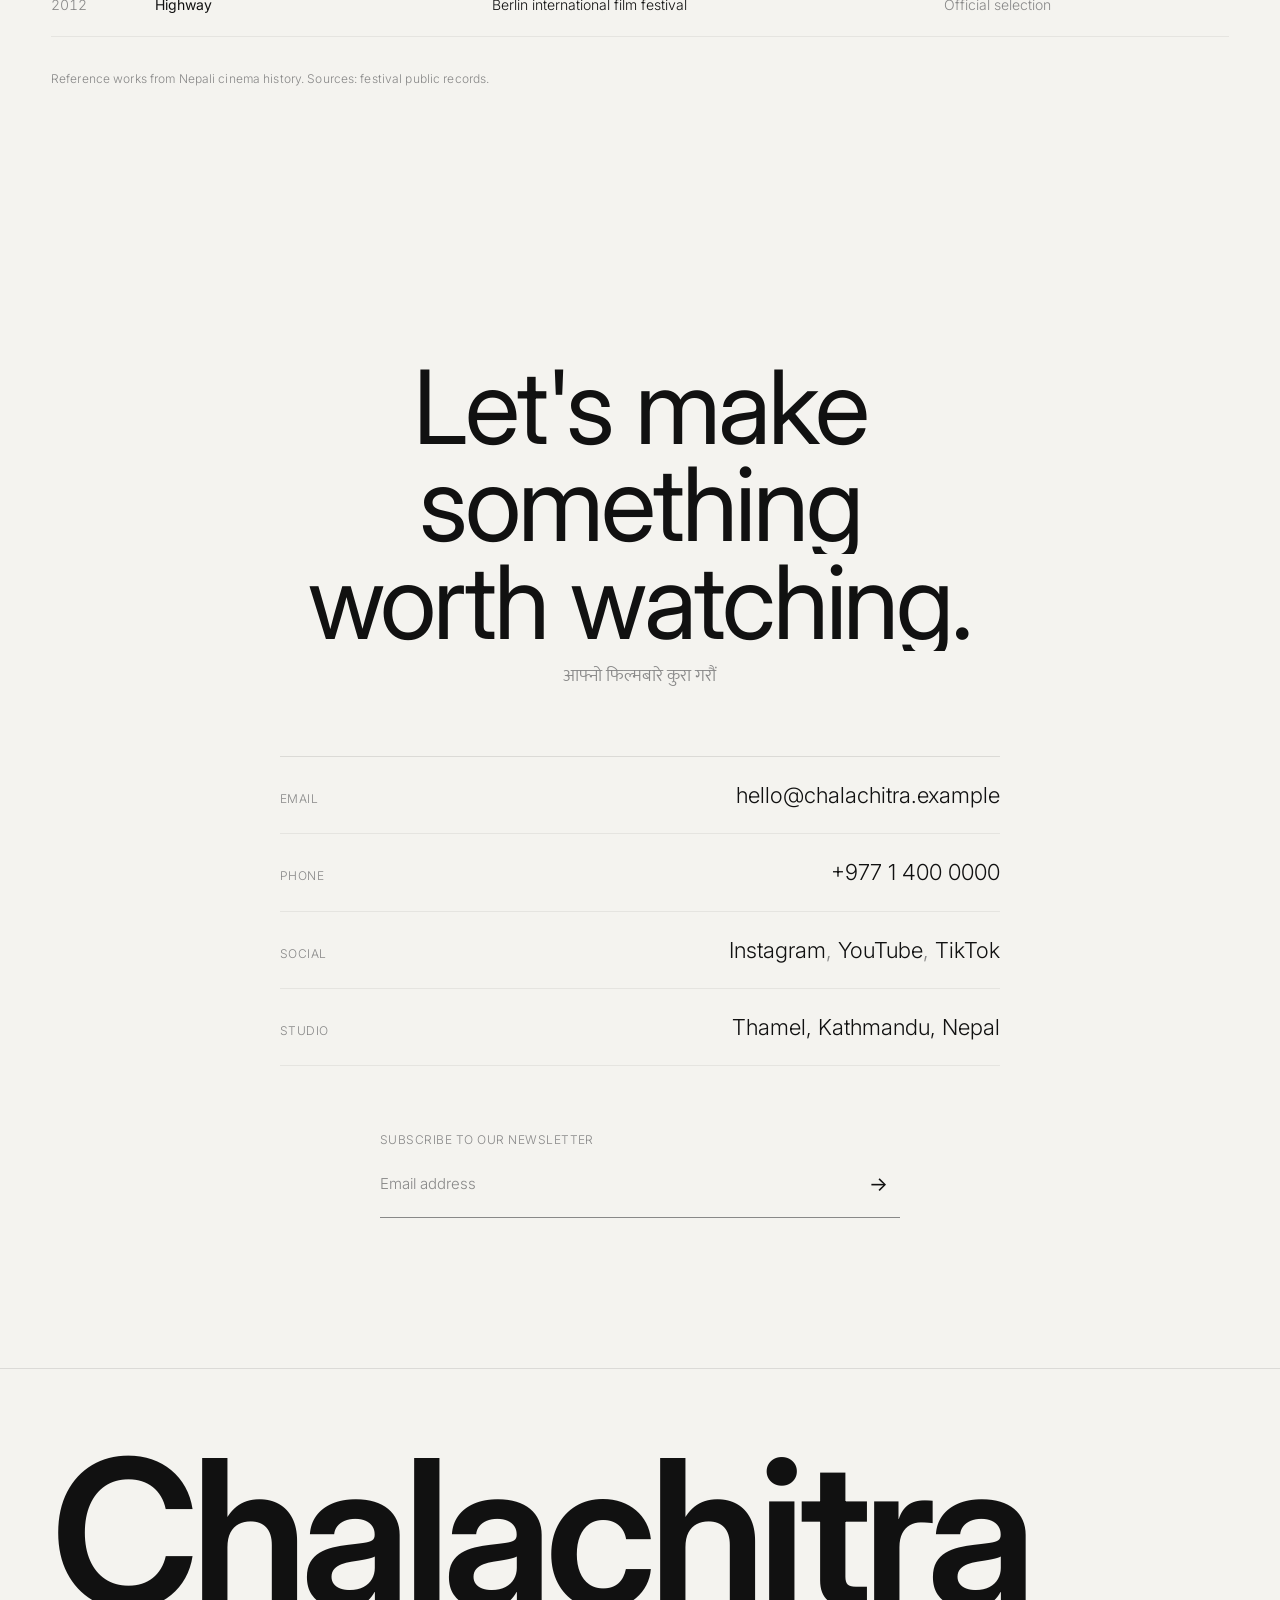
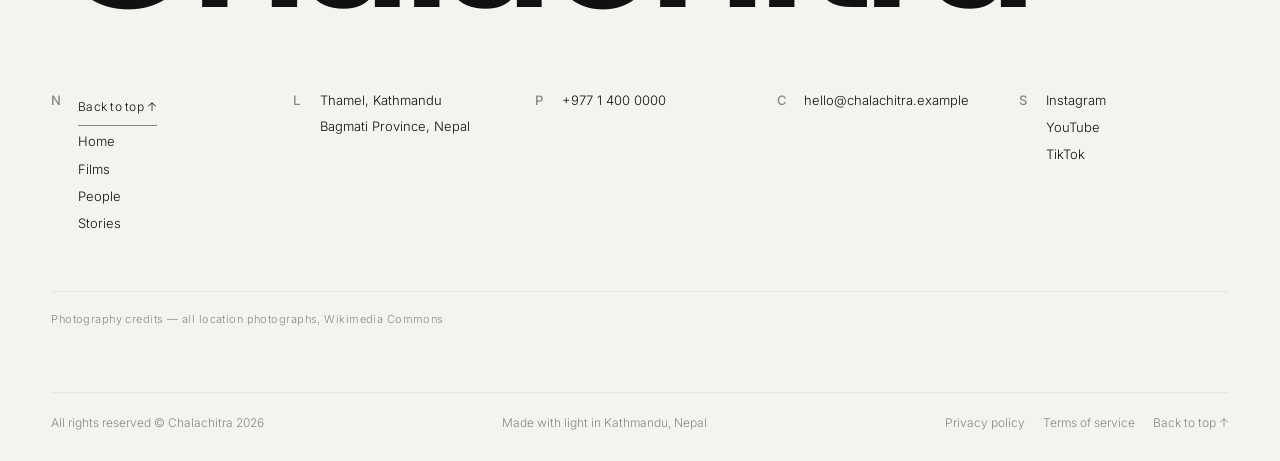
==== commit f07e048b: "feat: replace hero video with YouTube embed (Nepal mountains, 2160p, no UI)" ====
--- a/index.html
+++ b/index.html
@@ -88,7 +88,7 @@
         <span class="line"><span data-reveal-hero>film production house.</span></span>
       </h1>
       <div class="hero-media" data-reveal-hero>
-        <video src="https://cdn.pixabay.com/video/2025/02/16/258656_large.mp4" autoplay loop muted playsinline></video>
+        <div id="yt-player"></div>
       </div>
       <div class="scroll-cue" data-reveal-hero><span class="track" aria-hidden="true"></span><span>[Scroll down]</span></div>
     </section>
@@ -320,6 +320,7 @@
   <script src="https://cdnjs.cloudflare.com/ajax/libs/gsap/3.12.5/gsap.min.js"></script>
   <script src="https://cdnjs.cloudflare.com/ajax/libs/gsap/3.12.5/ScrollTrigger.min.js"></script>
   <script src="https://cdn.jsdelivr.net/npm/lenis@1.1.18/dist/lenis.min.js"></script>
+  <script src="https://www.youtube.com/iframe_api"></script>
   <script src="data.js"></script>
   <script src="main.js"></script>
 </body>
--- a/style.css
+++ b/style.css
@@ -115,8 +115,8 @@
   padding:150px var(--page) 48px;position:relative;overflow:hidden;
 }
 #home::before{content:"";position:absolute;inset:0;background:rgba(255,255,255,.55);z-index:1}
-.hero-media{position:absolute;inset:0;z-index:0;border:0;margin:0;padding:0}
-.hero-media video{width:100%;height:100%;object-fit:cover;opacity:.9}
+.hero-media{position:absolute;inset:0;z-index:0;border:0;margin:0;padding:0;overflow:hidden}
+.hero-media iframe,.hero-media #yt-player{width:100%;height:100%;object-fit:cover;pointer-events:none;border:0}
 .hero-media figcaption{display:none}
 #home>*:not(.hero-media){position:relative;z-index:2}
 .kicker{color:var(--grey);font-size:14px;line-height:1.8}
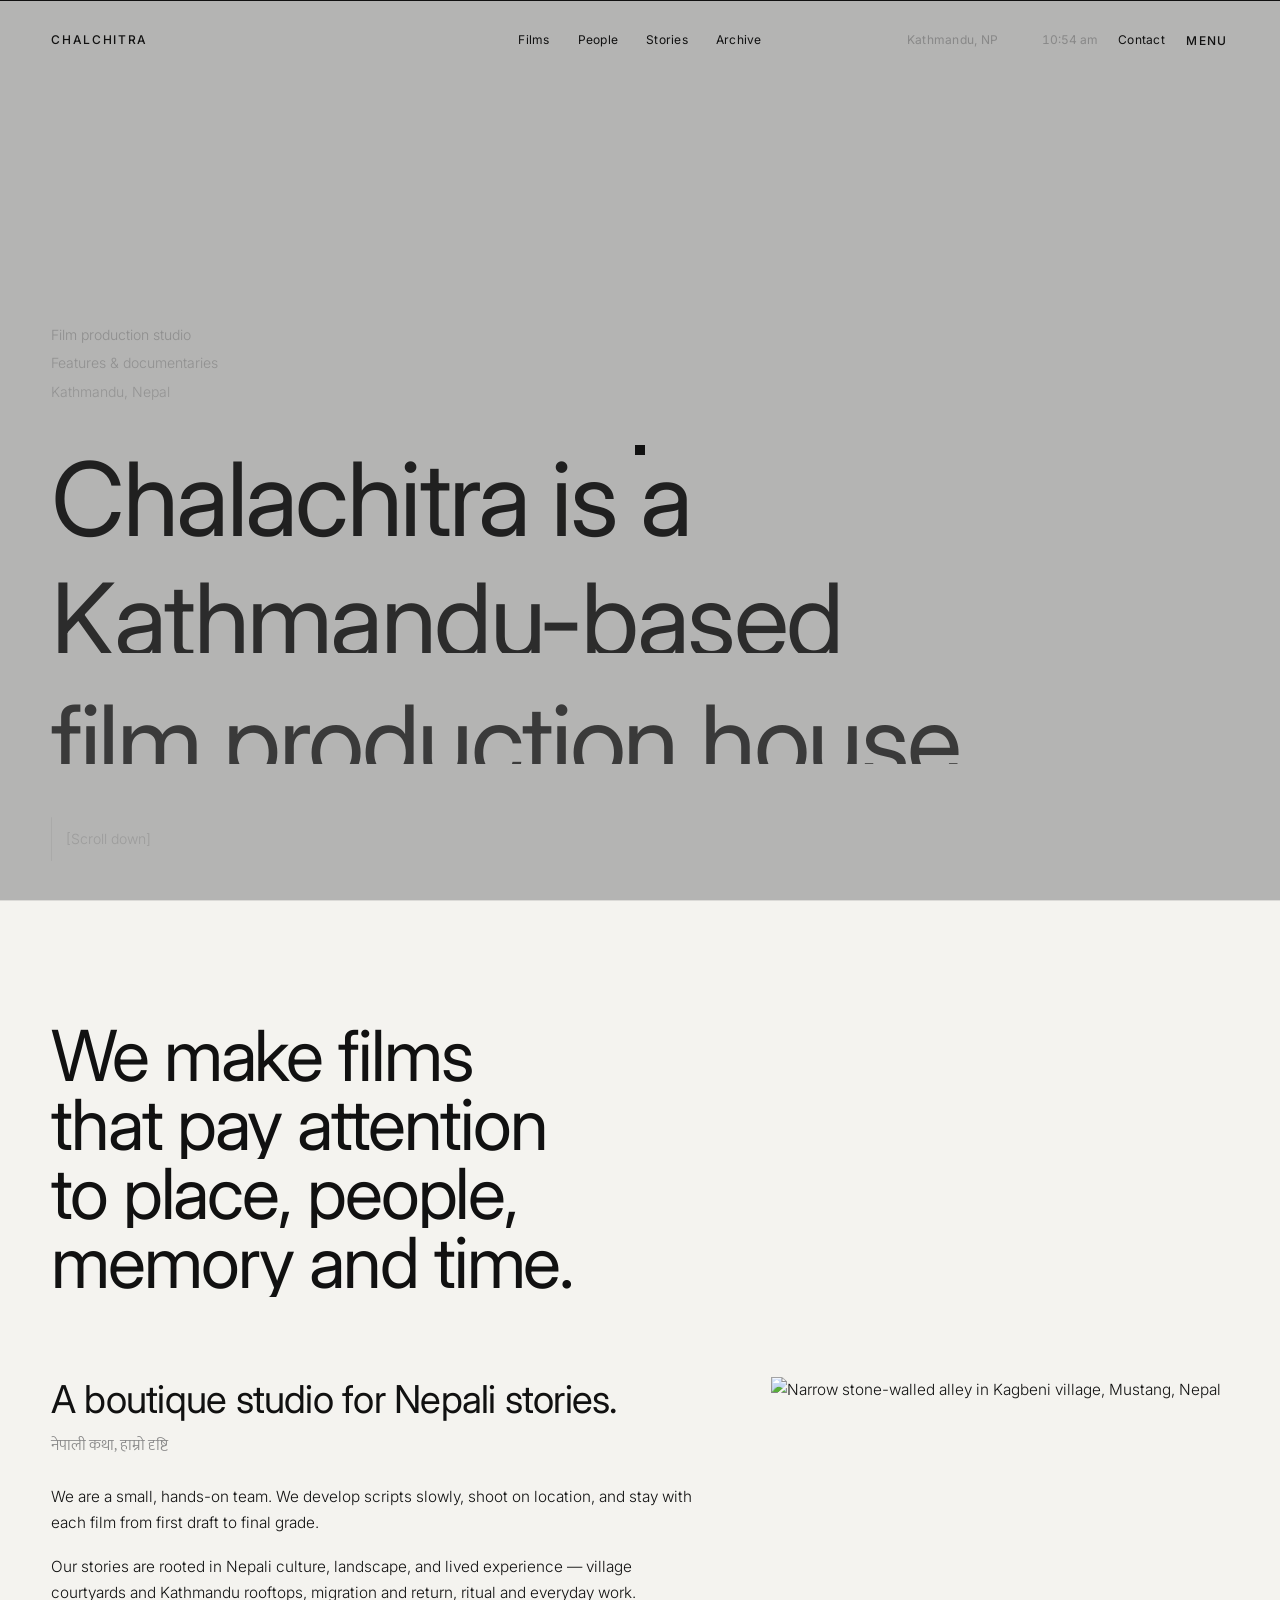
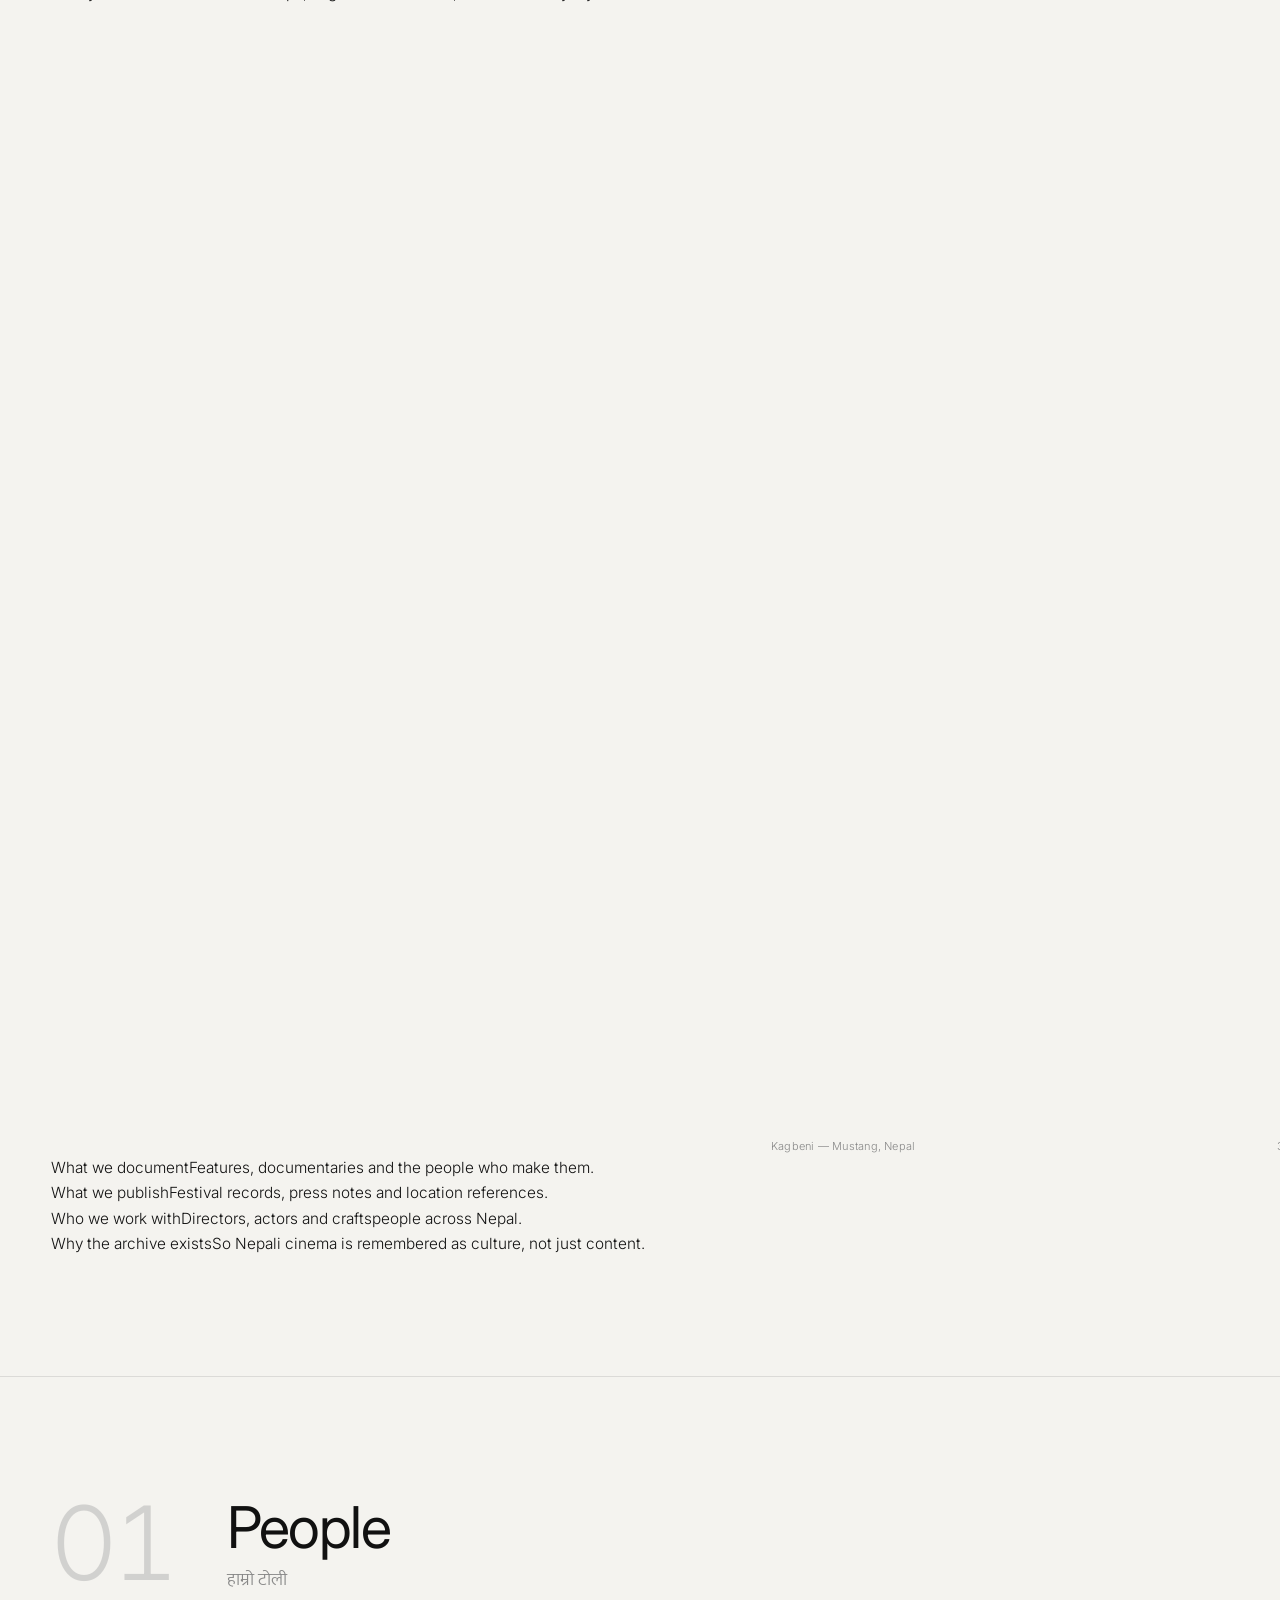
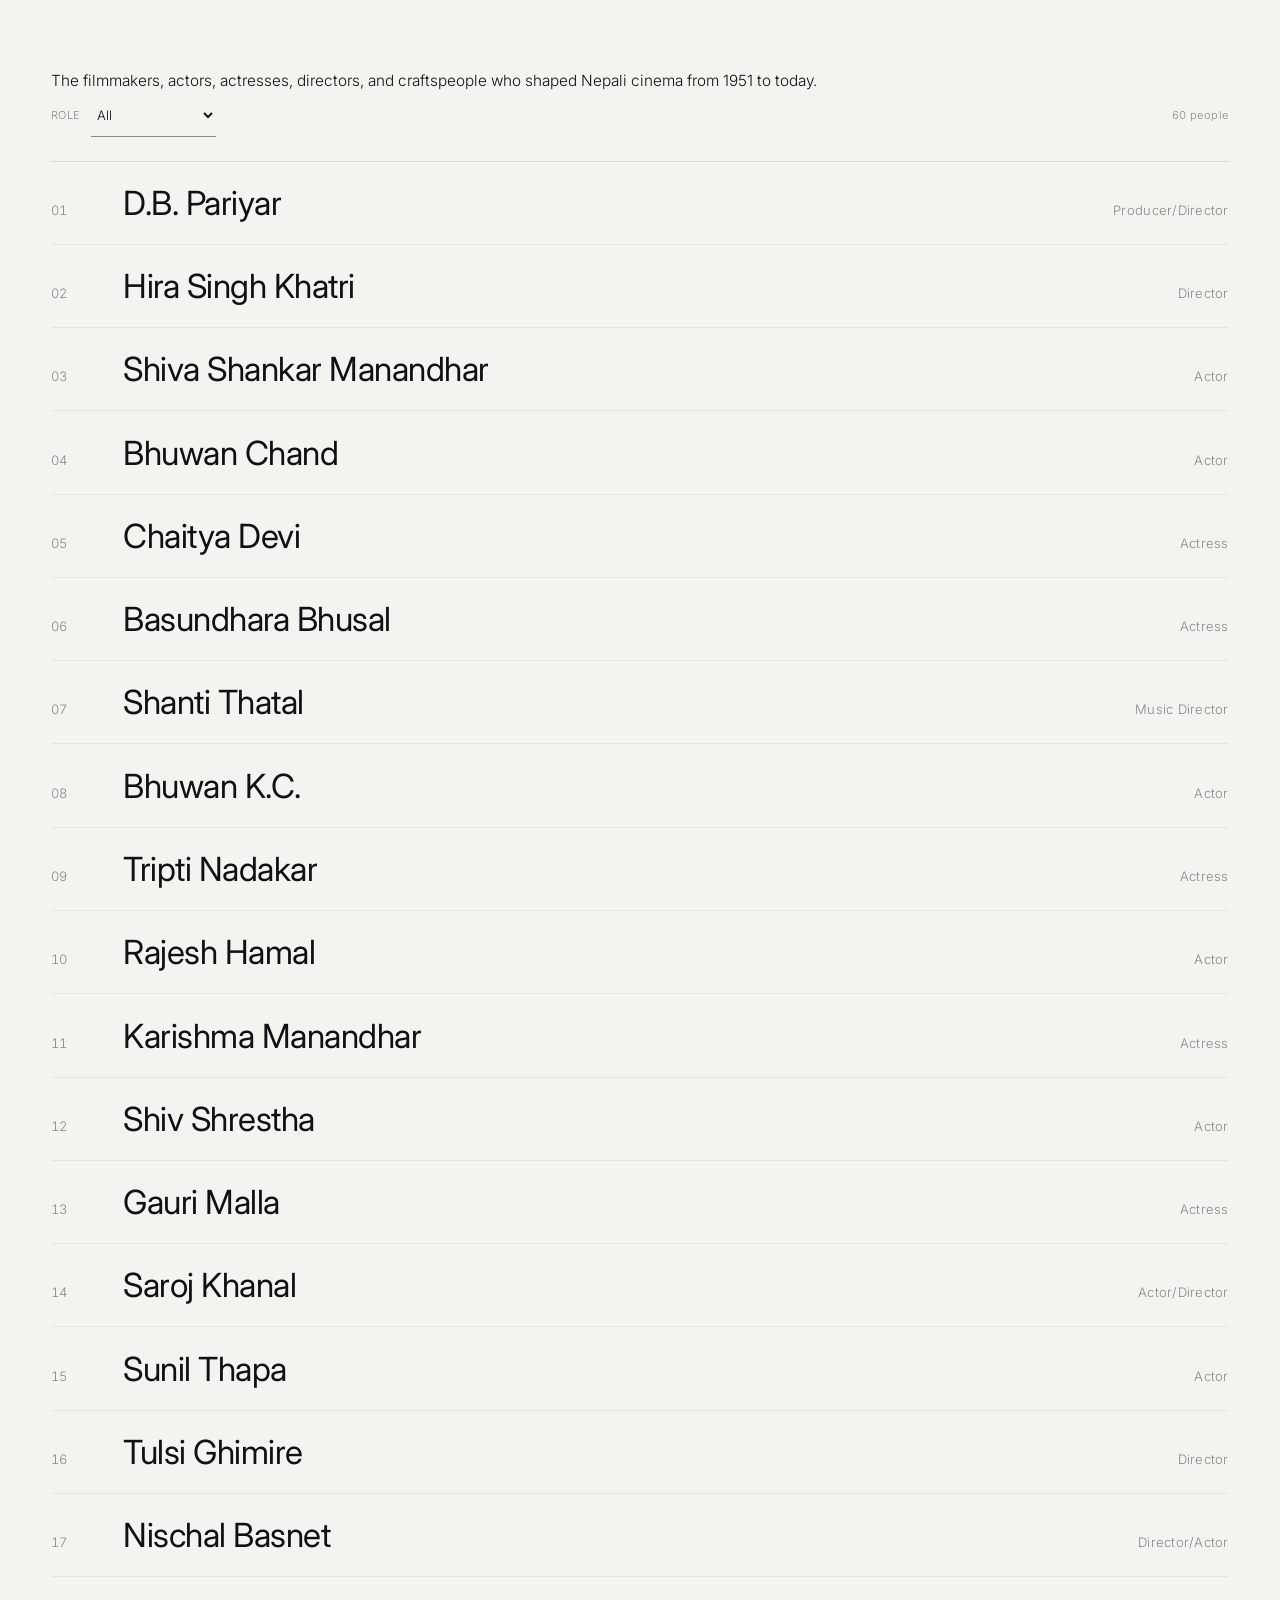
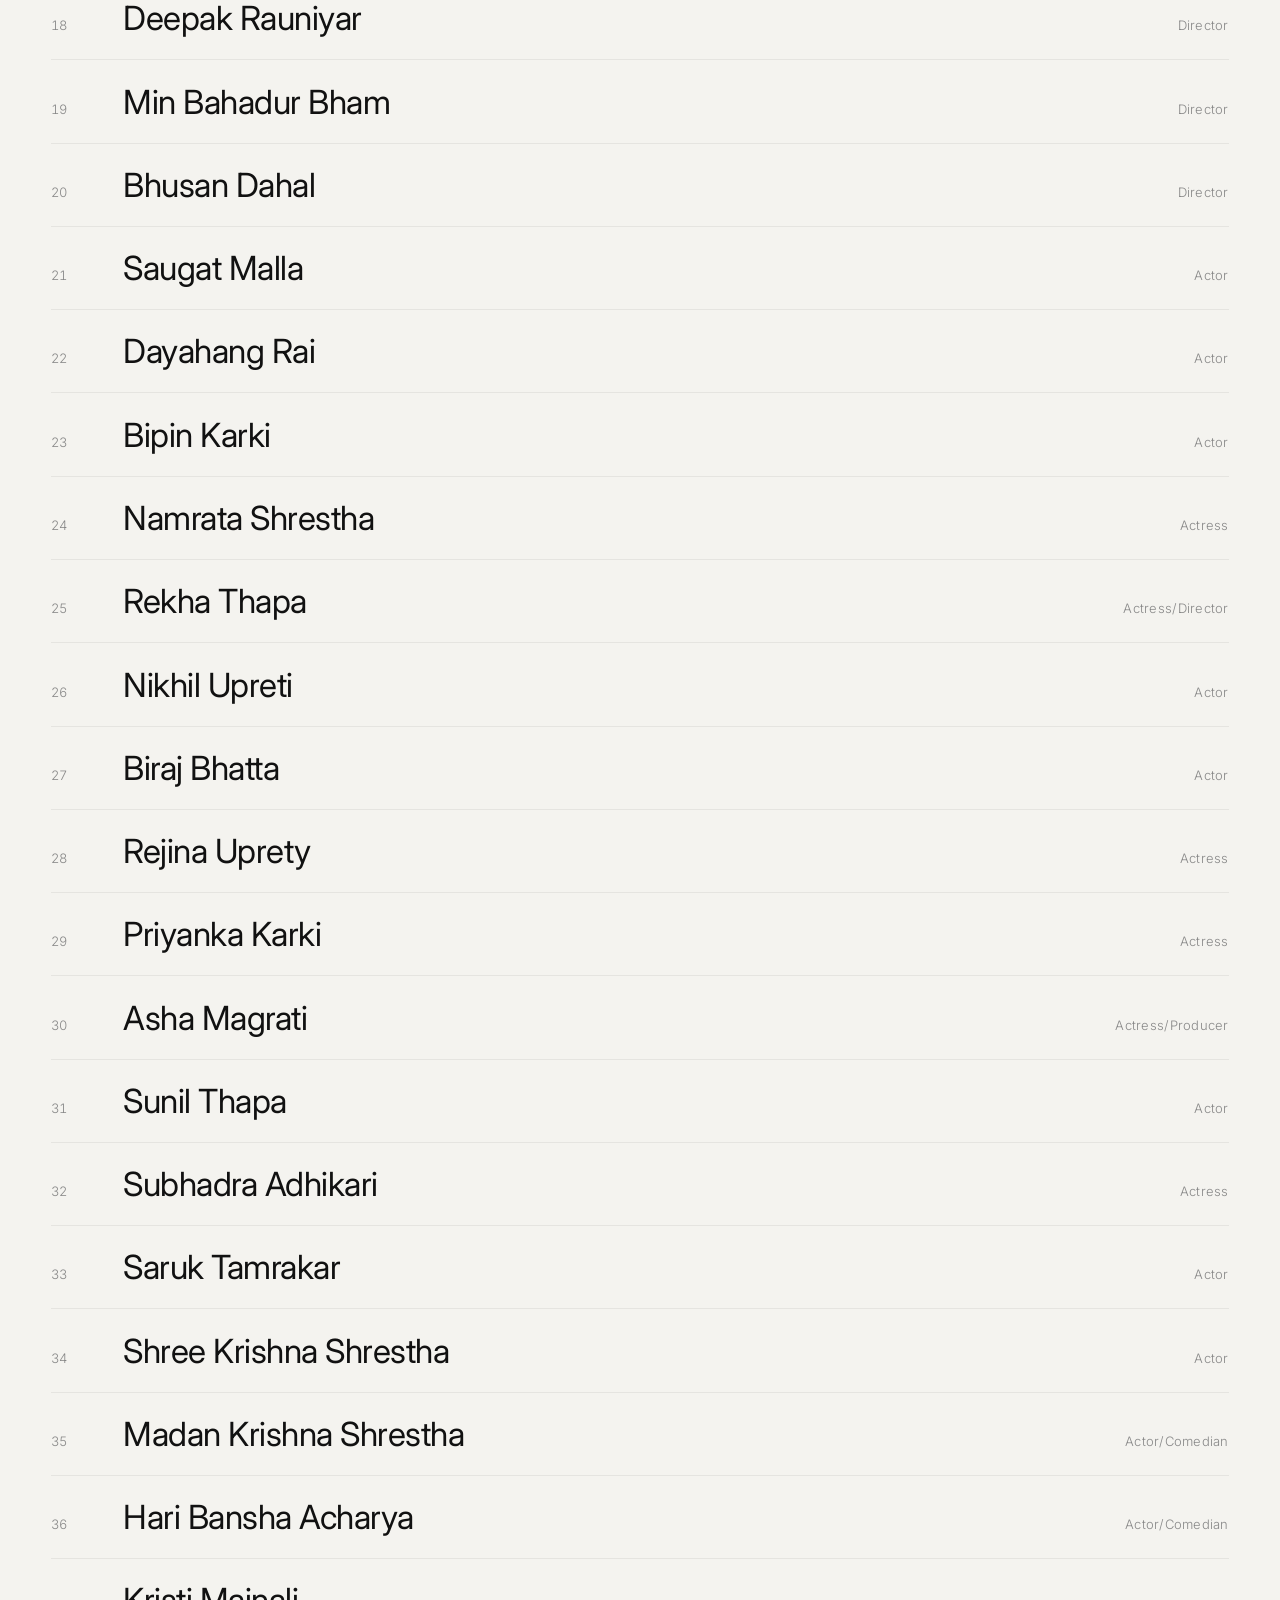
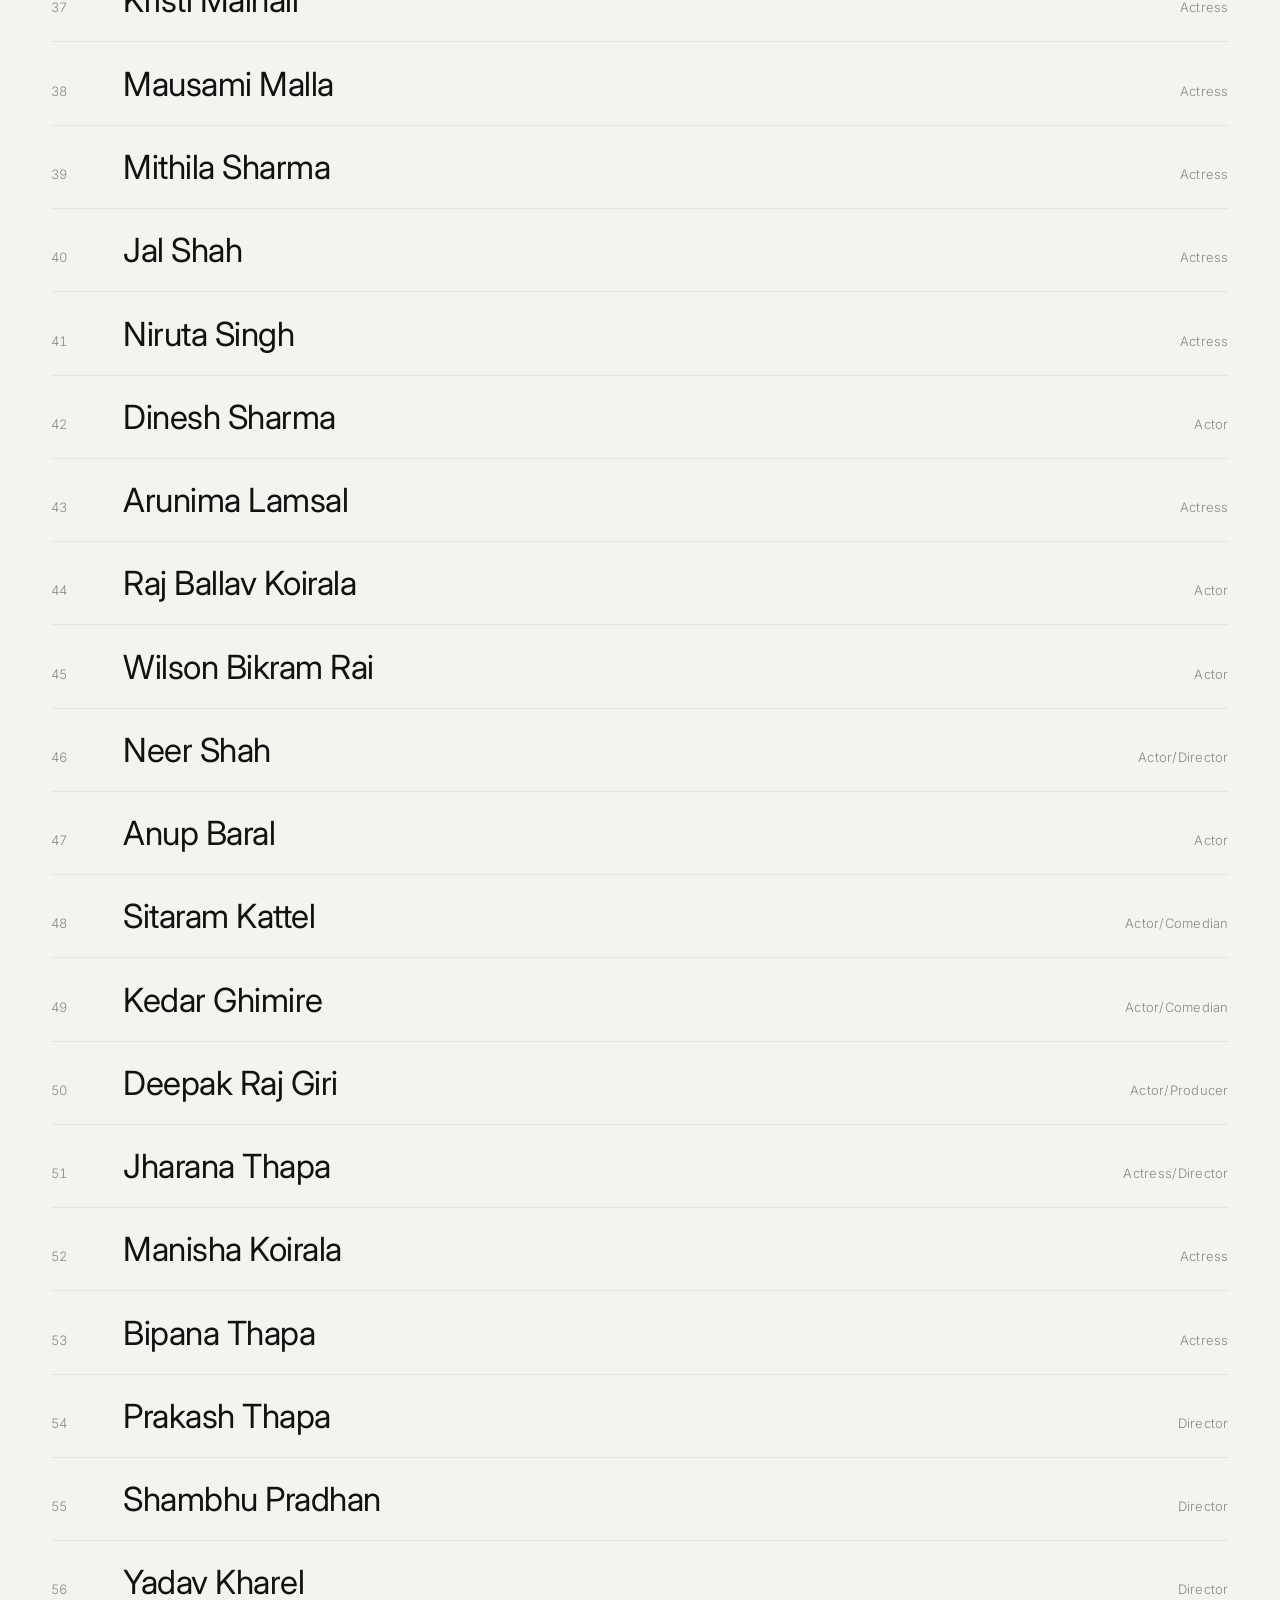
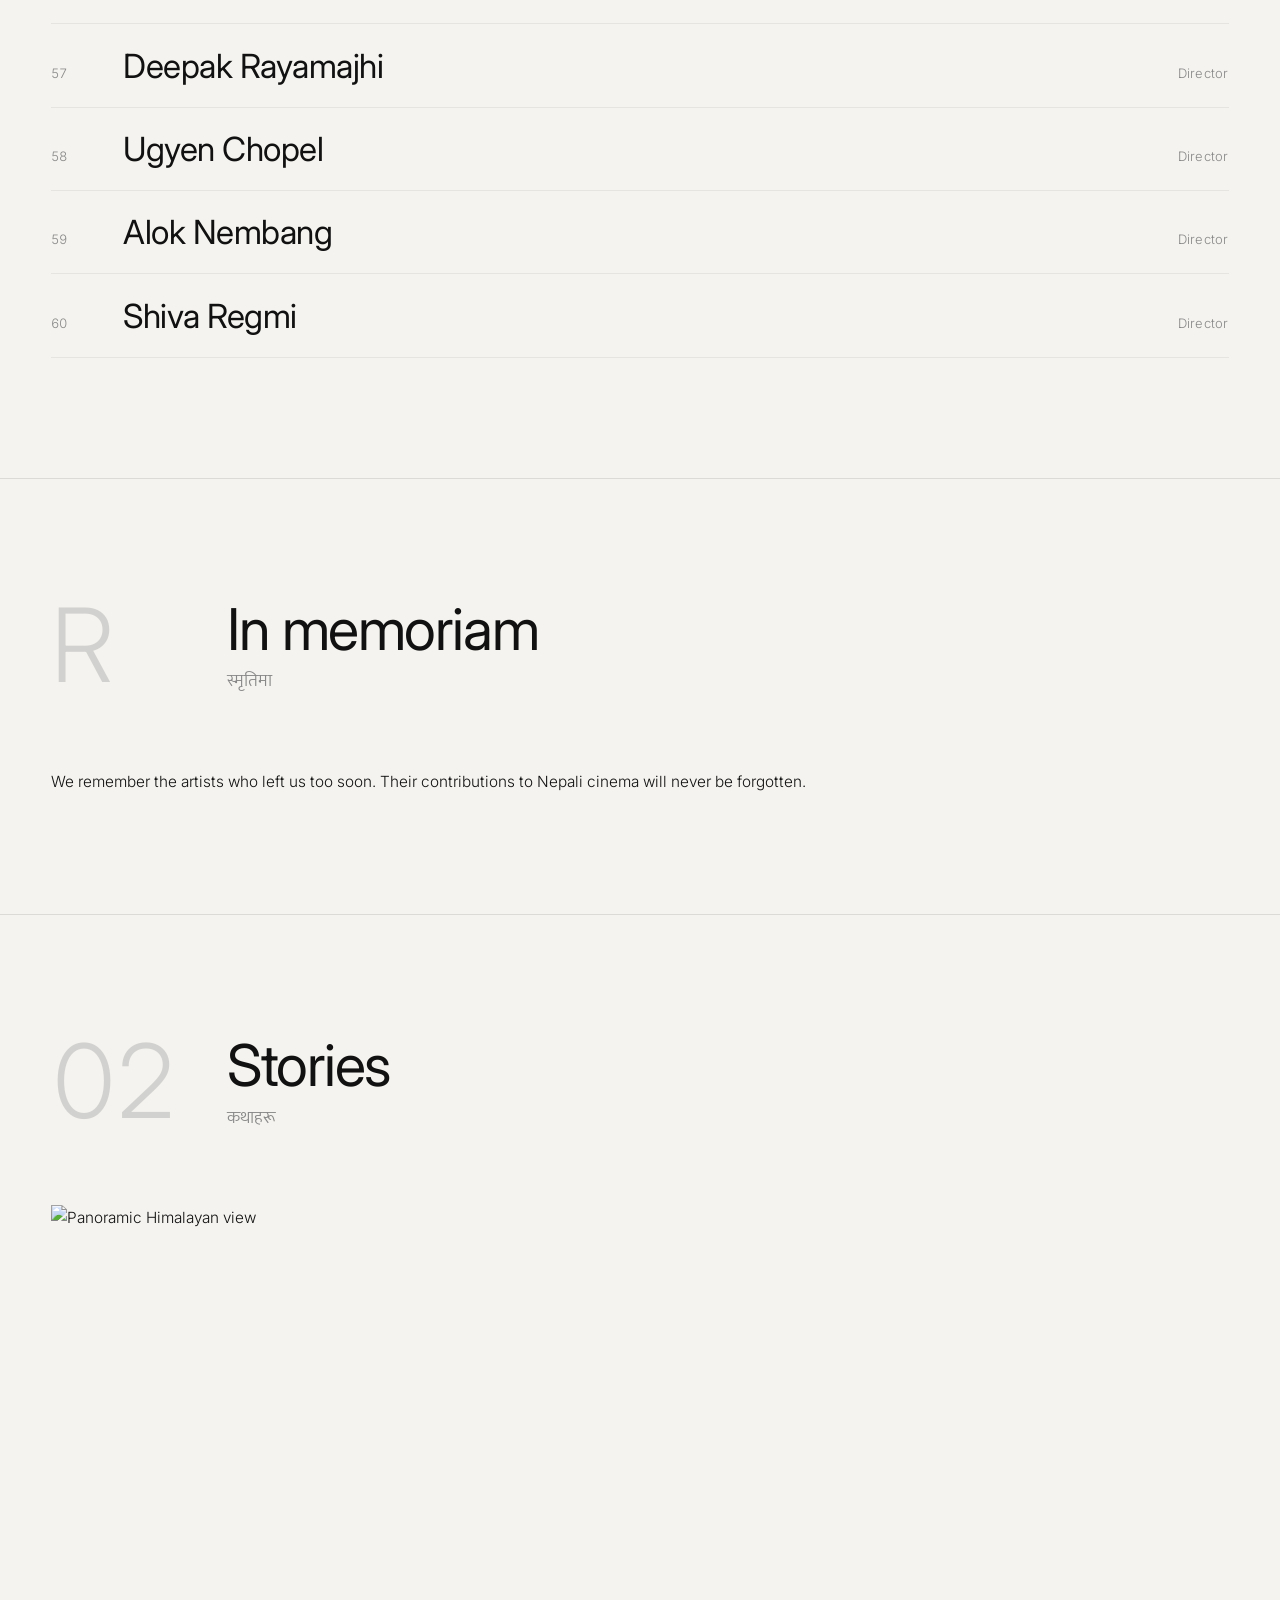
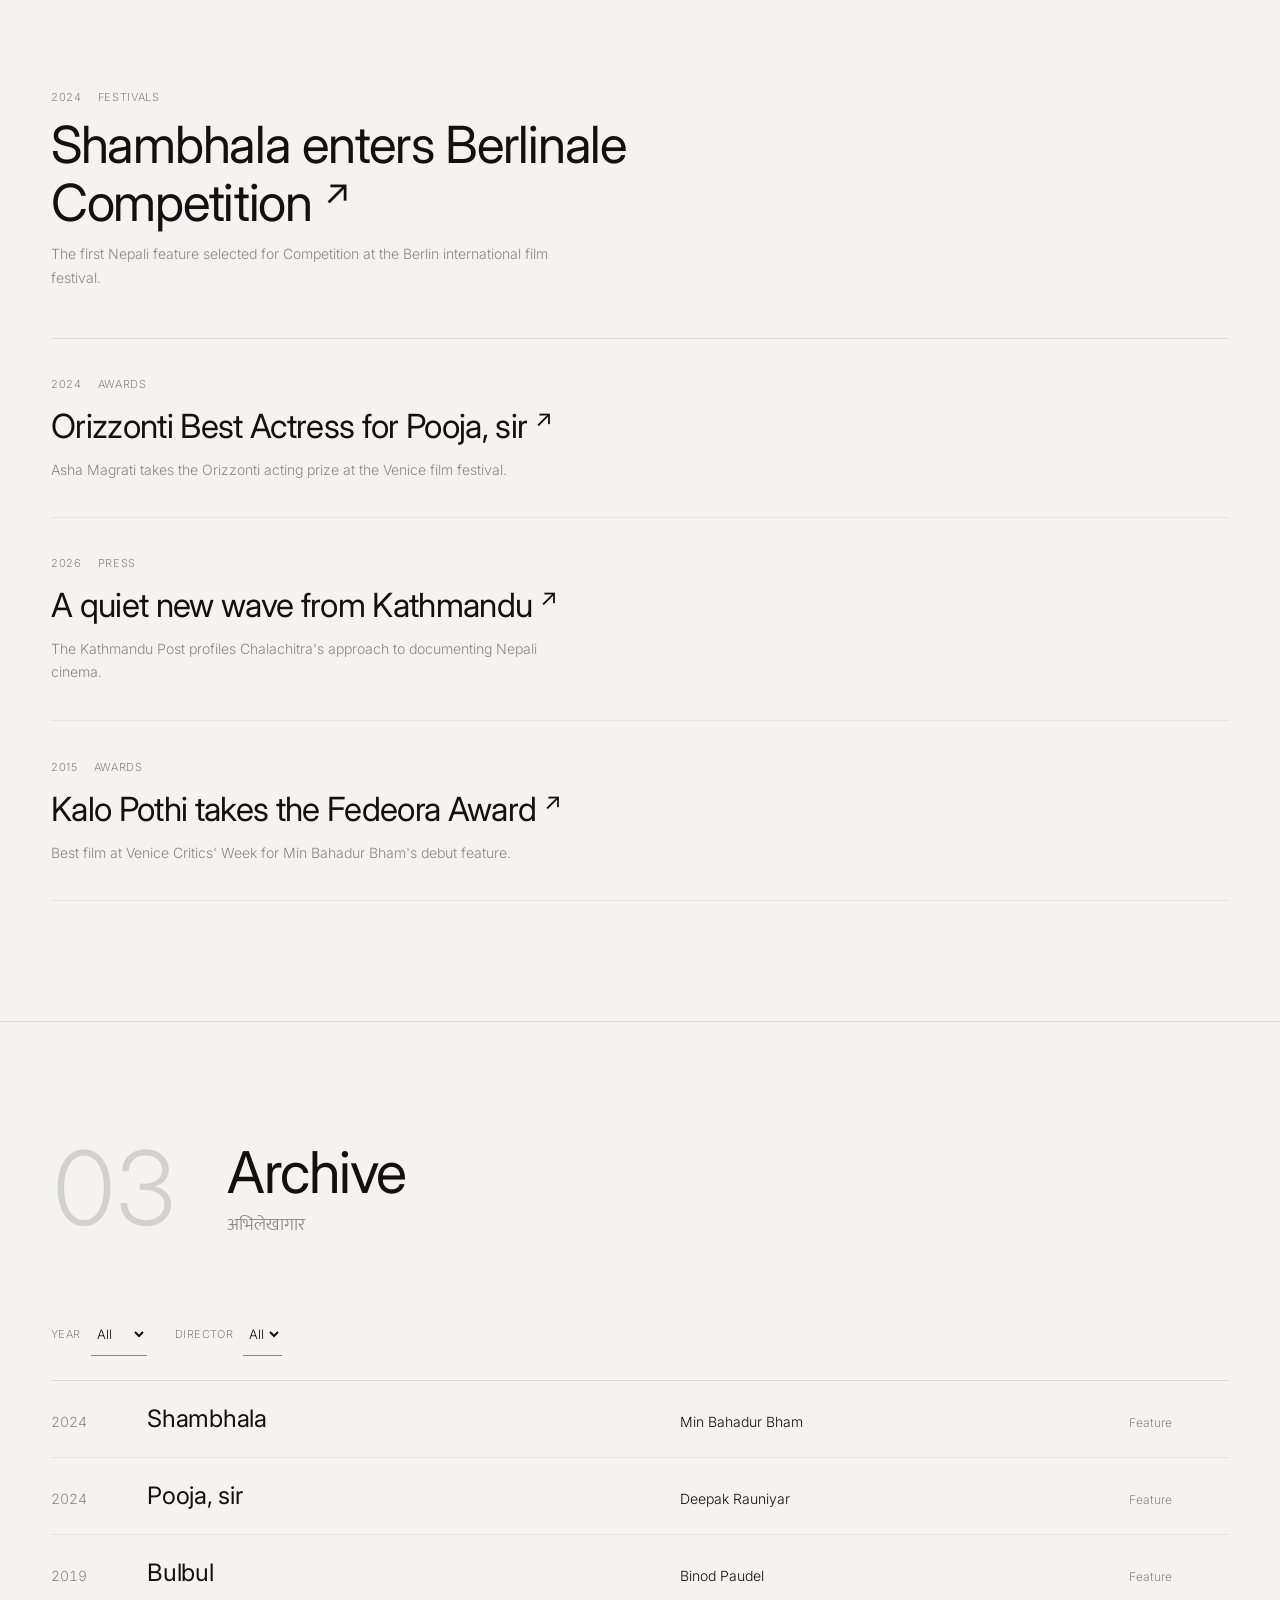
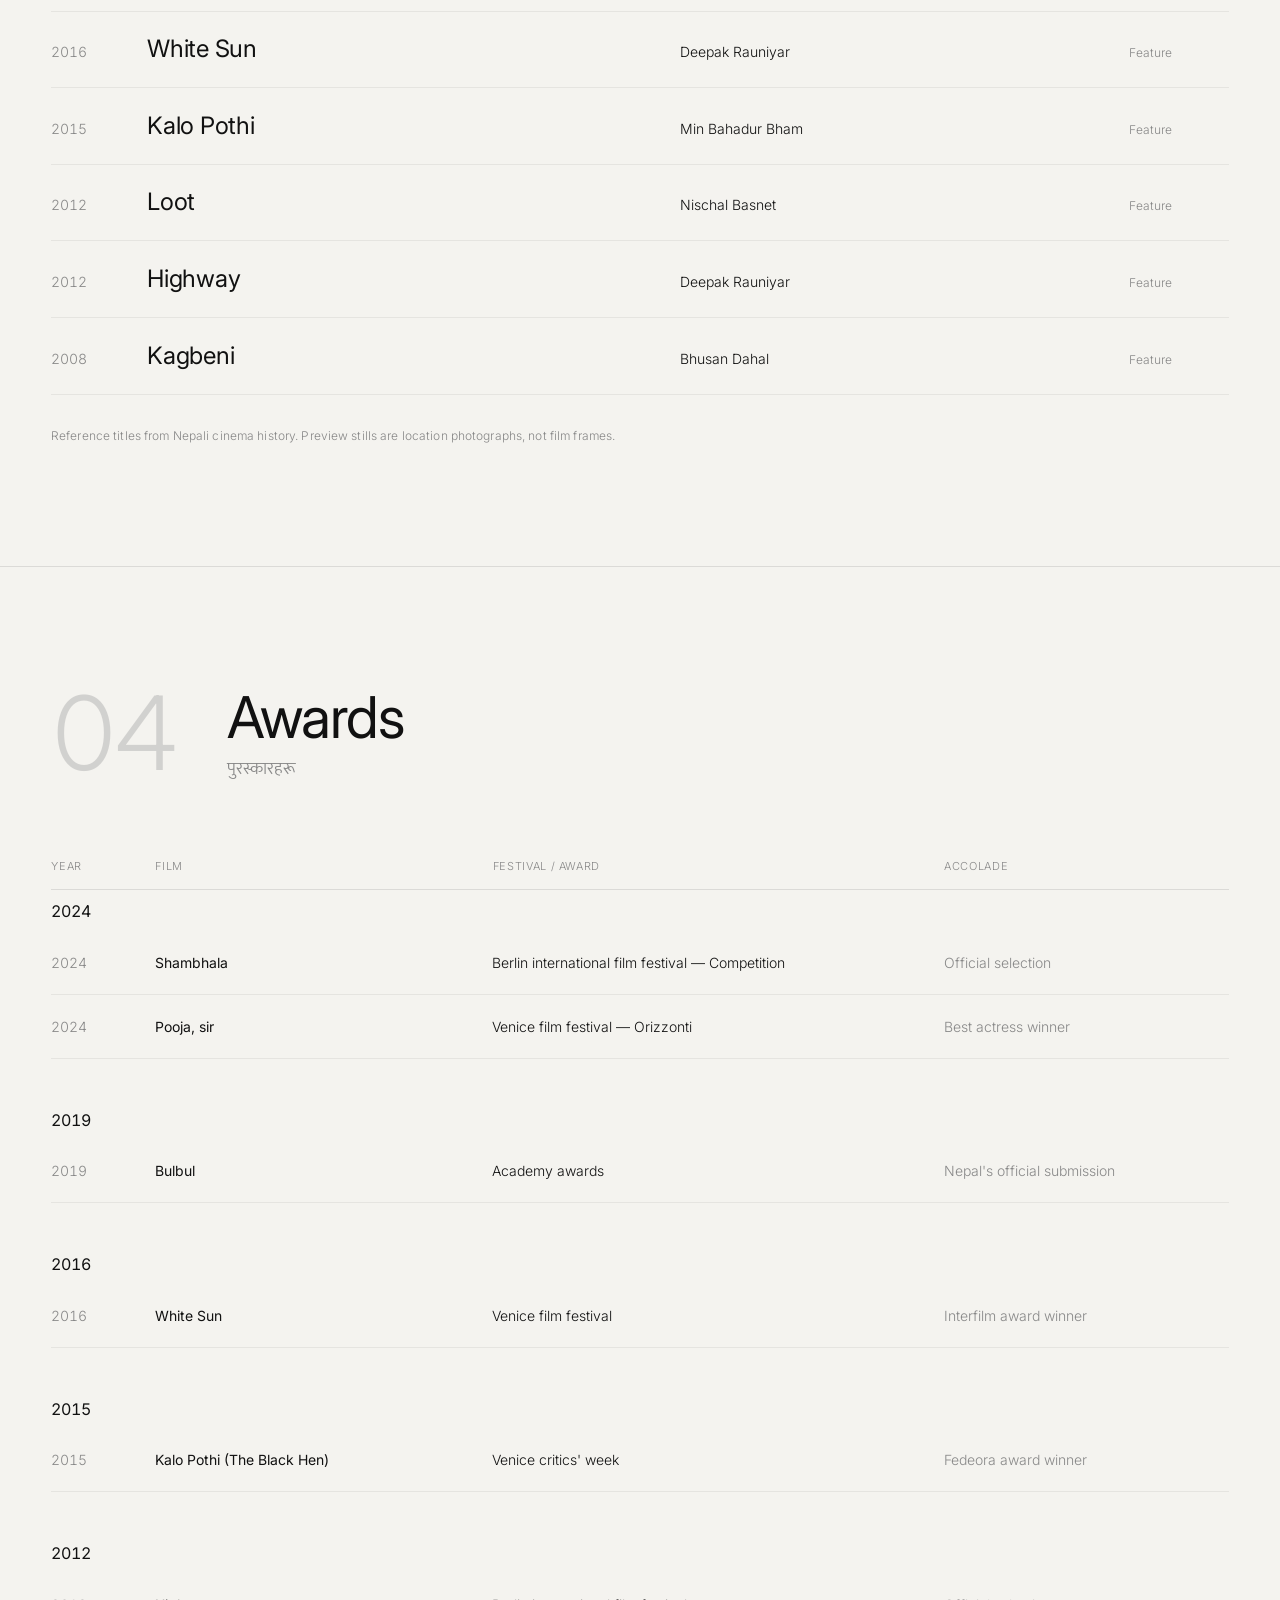
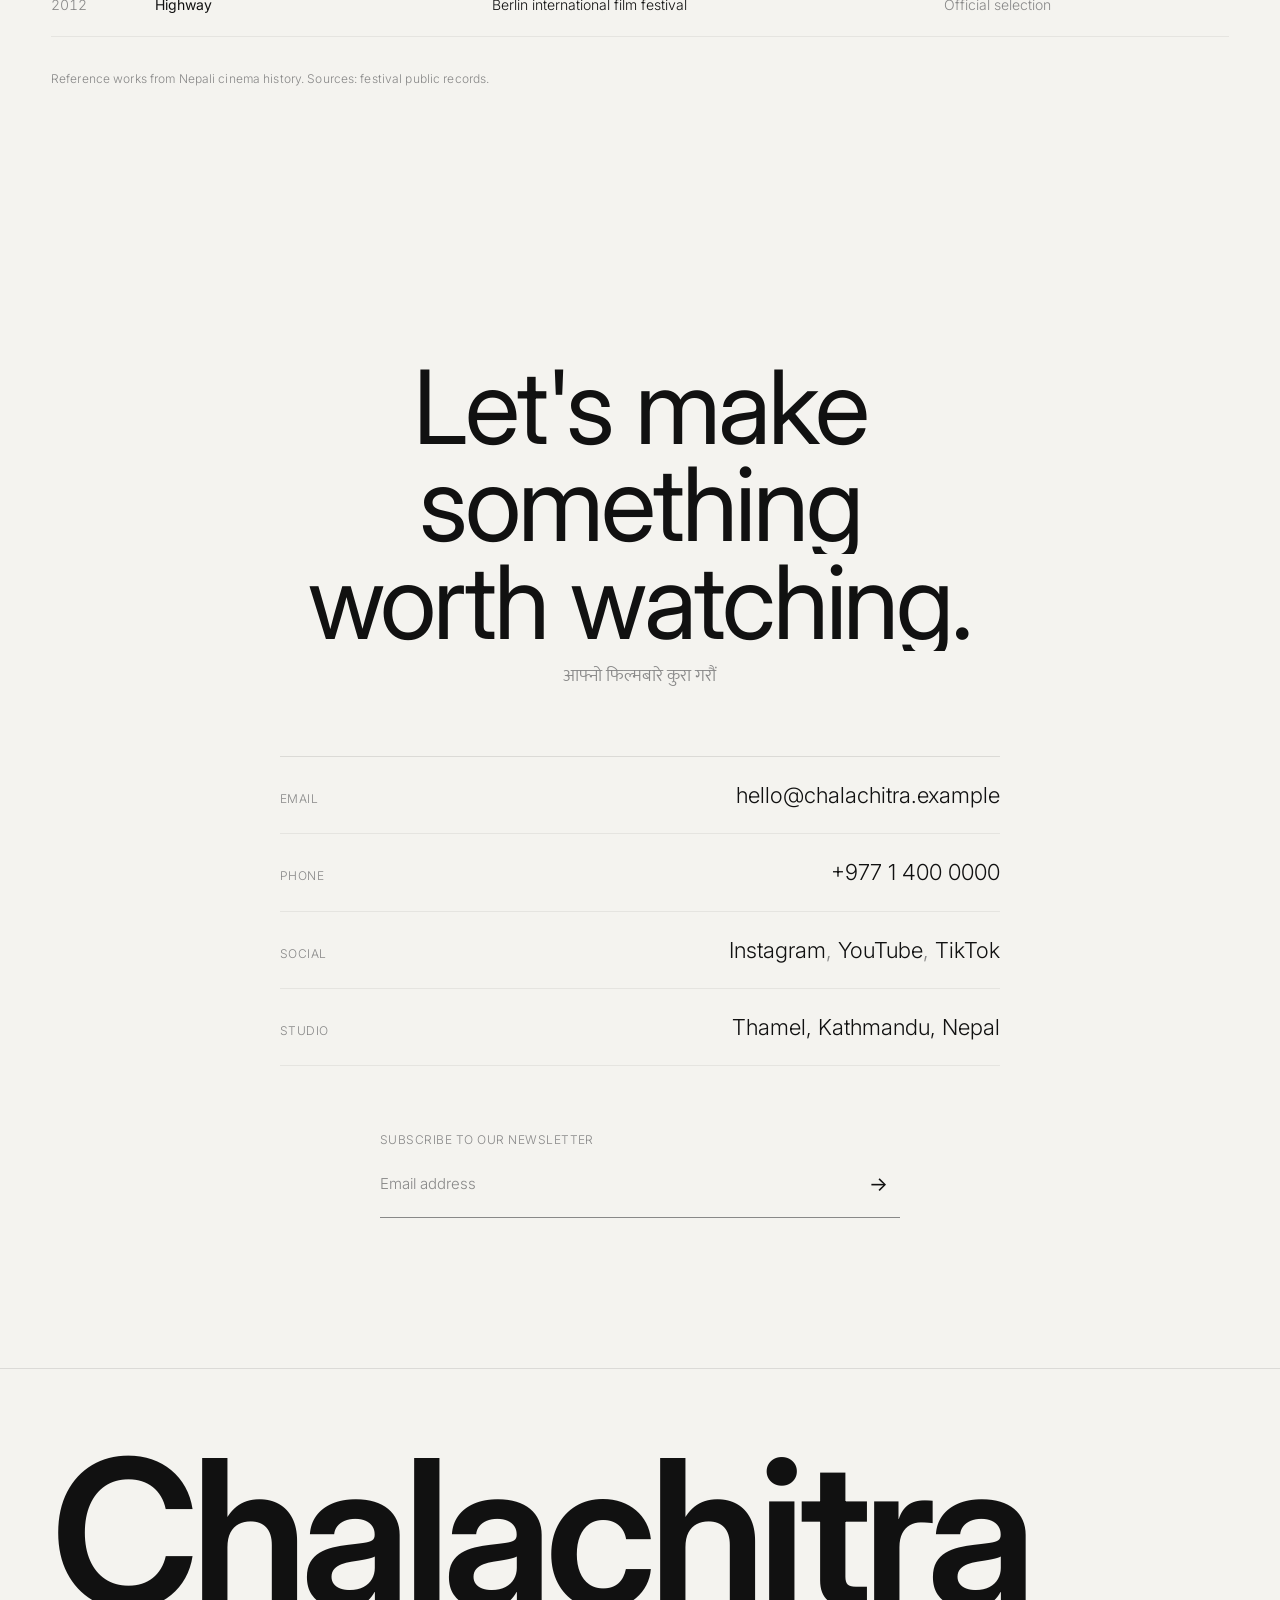
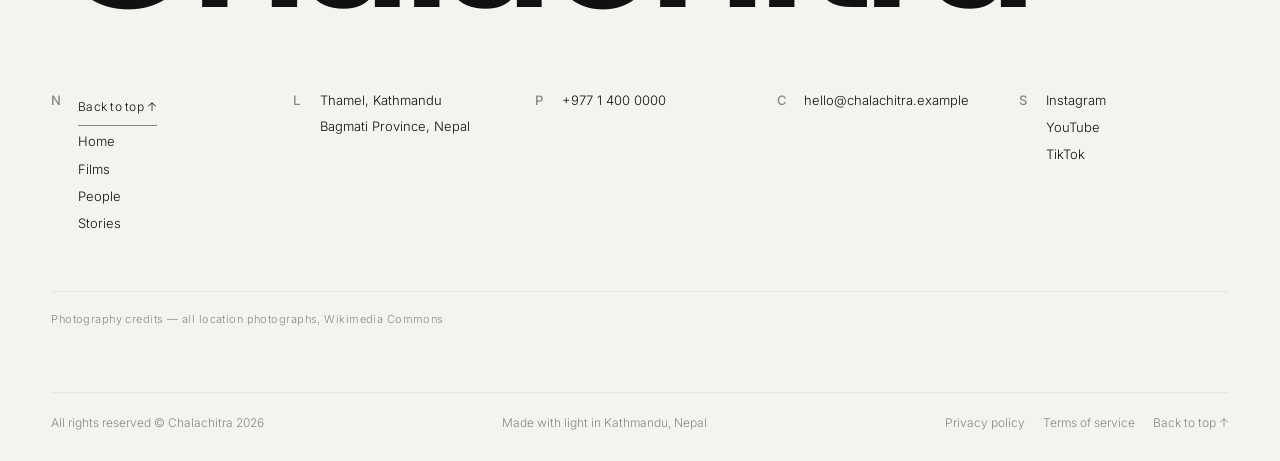
==== commit 0f7a265e: "feat: replace hero YouTube embed with Pixabay Nepal Himalayas trekking video (258656)" ====
--- a/index.html
+++ b/index.html
@@ -88,7 +88,9 @@
         <span class="line"><span data-reveal-hero>film production house.</span></span>
       </h1>
       <div class="hero-media" data-reveal-hero>
-        <div id="yt-player"></div>
+        <video id="hero-video" autoplay muted loop playsinline preload="auto" poster="https://cdn.pixabay.com/video/2025/02/16/258656_tiny.jpg">
+          <source src="https://cdn.pixabay.com/video/2025/02/16/258656_large.mp4" type="video/mp4">
+        </video>
       </div>
       <div class="scroll-cue" data-reveal-hero><span class="track" aria-hidden="true"></span><span>[Scroll down]</span></div>
     </section>
@@ -320,7 +322,6 @@
   <script src="https://cdnjs.cloudflare.com/ajax/libs/gsap/3.12.5/gsap.min.js"></script>
   <script src="https://cdnjs.cloudflare.com/ajax/libs/gsap/3.12.5/ScrollTrigger.min.js"></script>
   <script src="https://cdn.jsdelivr.net/npm/lenis@1.1.18/dist/lenis.min.js"></script>
-  <script src="https://www.youtube.com/iframe_api"></script>
   <script src="data.js"></script>
   <script src="main.js"></script>
 </body>
--- a/style.css
+++ b/style.css
@@ -115,8 +115,8 @@
   padding:150px var(--page) 48px;position:relative;overflow:hidden;
 }
 #home::before{content:"";position:absolute;inset:0;background:rgba(255,255,255,.55);z-index:1}
-.hero-media{position:absolute;inset:0;z-index:0;border:0;margin:0;padding:0;overflow:hidden}
-.hero-media iframe,.hero-media #yt-player{width:100%;height:100%;object-fit:cover;pointer-events:none;border:0}
+.hero-media{position:absolute;inset:0;z-index:0;border:0;margin:0;padding:0;overflow:hidden;background:#000}
+.hero-media video{width:100%;height:100%;object-fit:cover;pointer-events:none;border:0;display:block}
 .hero-media figcaption{display:none}
 #home>*:not(.hero-media){position:relative;z-index:2}
 .kicker{color:var(--grey);font-size:14px;line-height:1.8}
